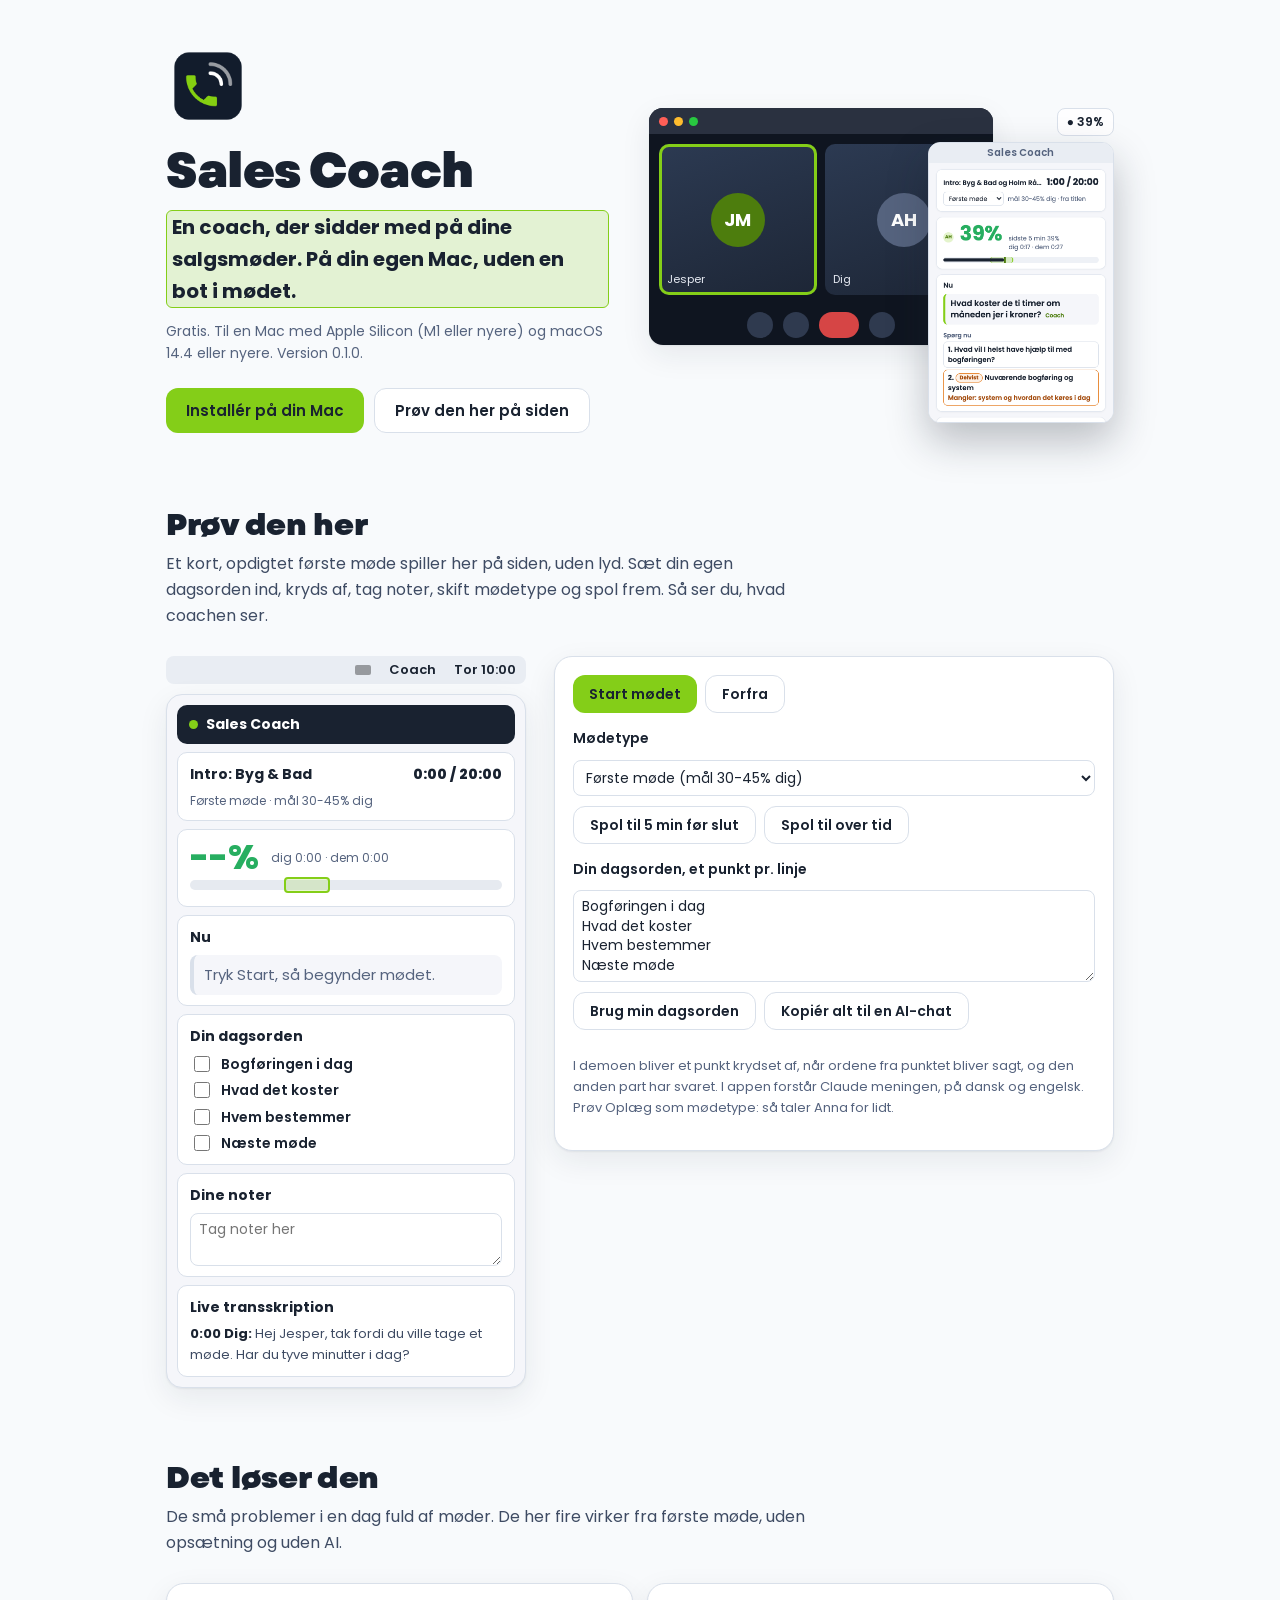
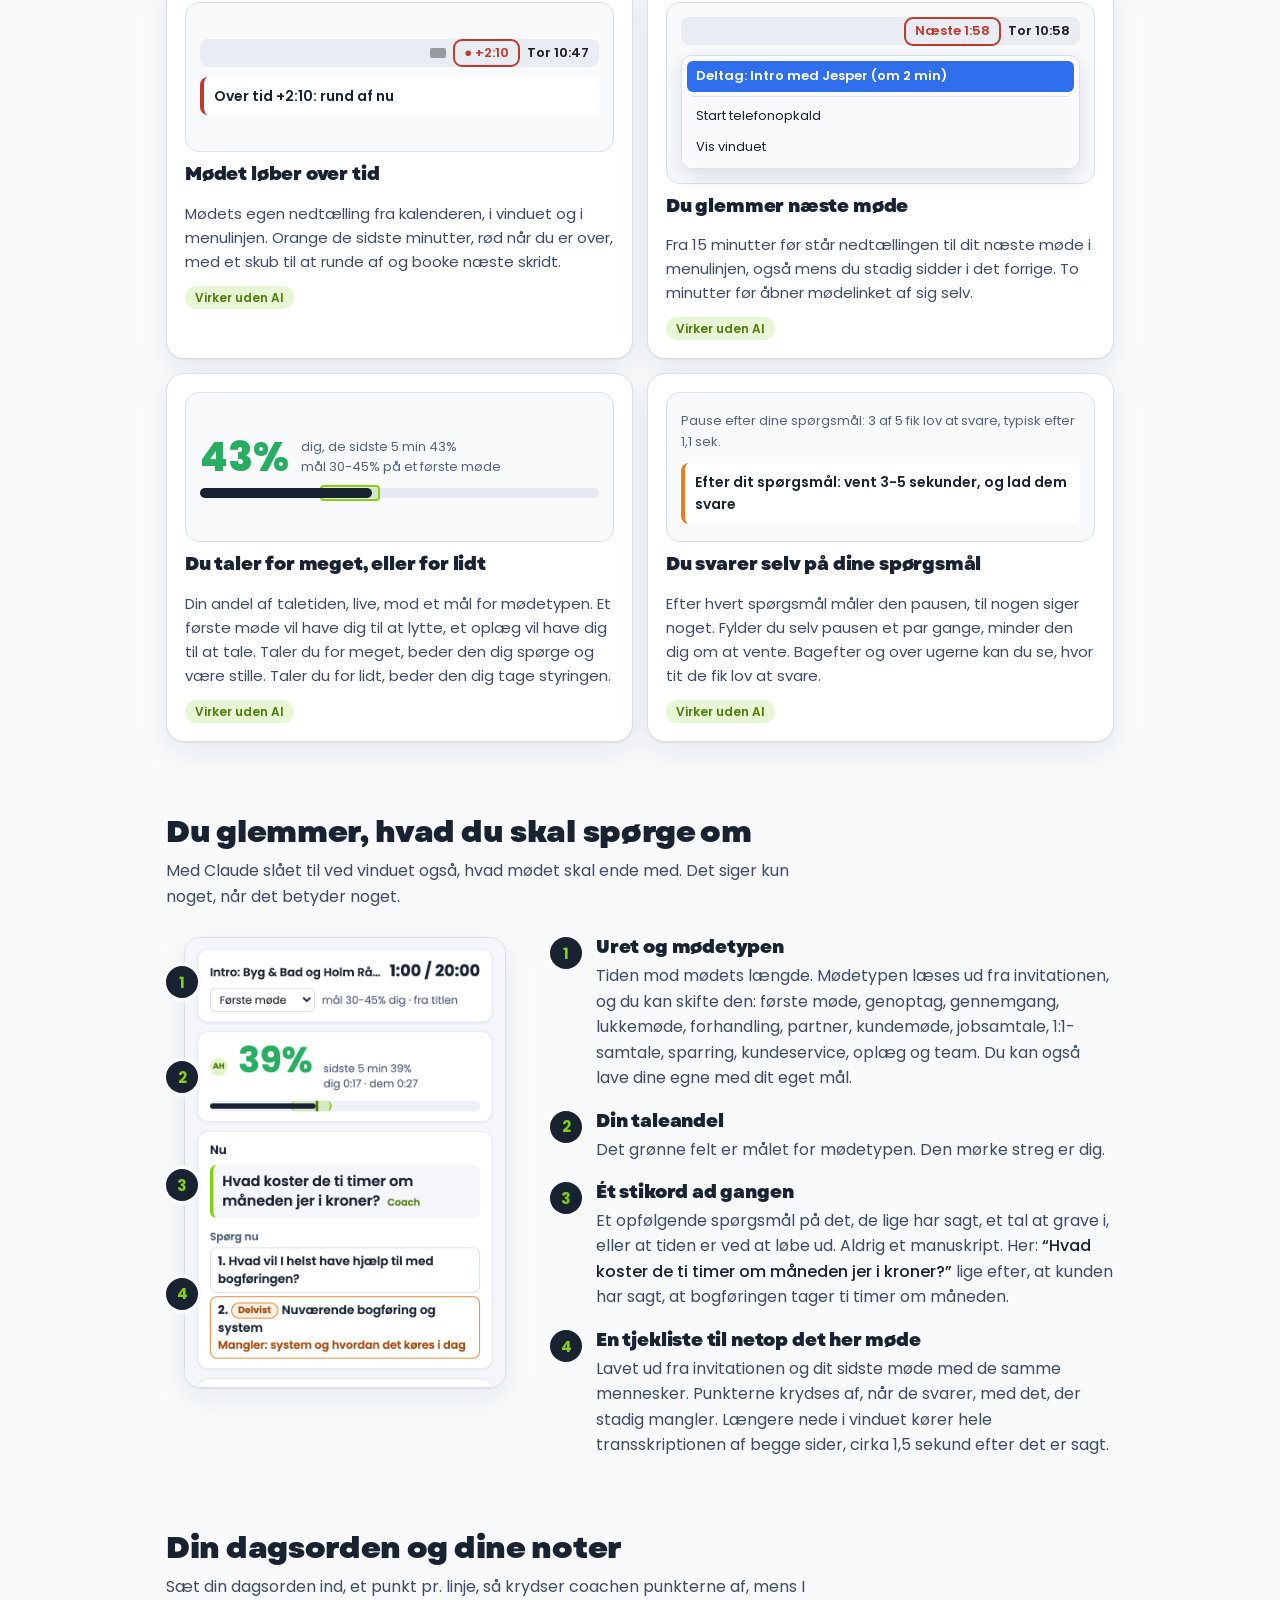
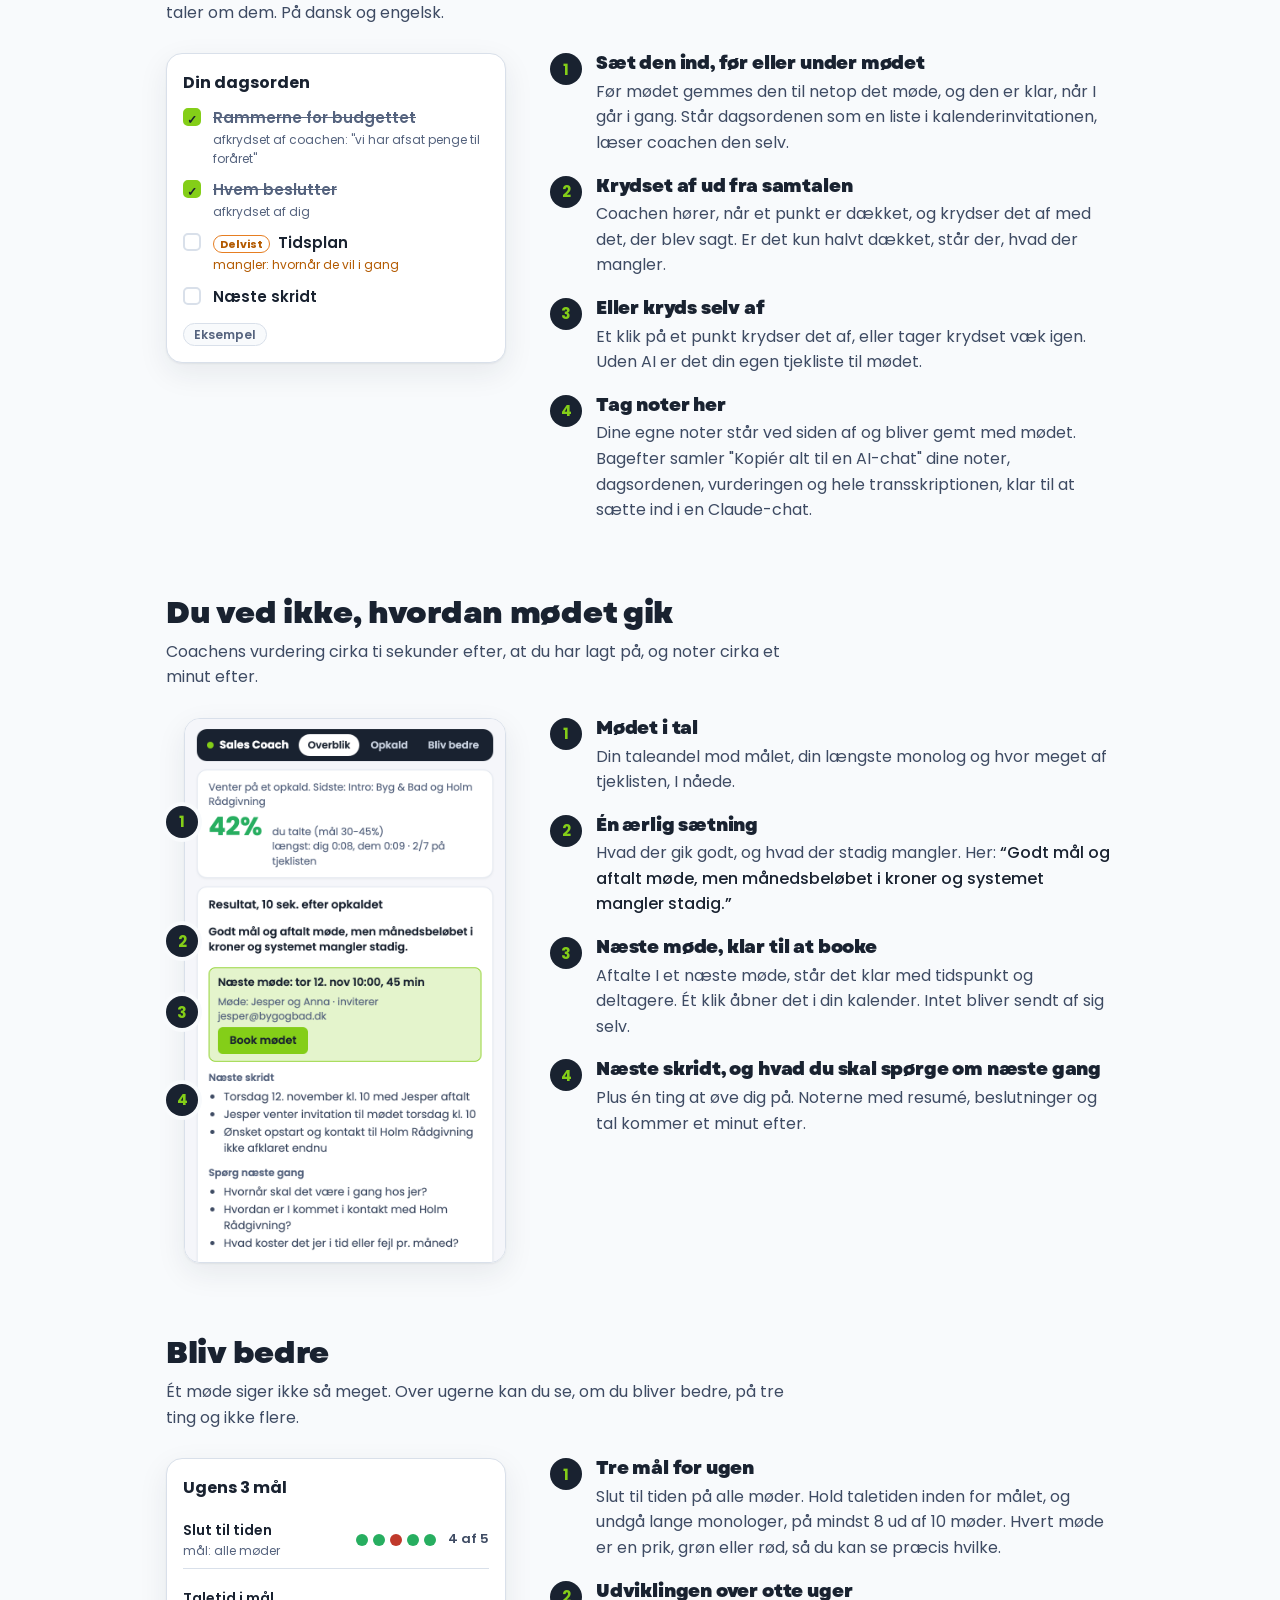
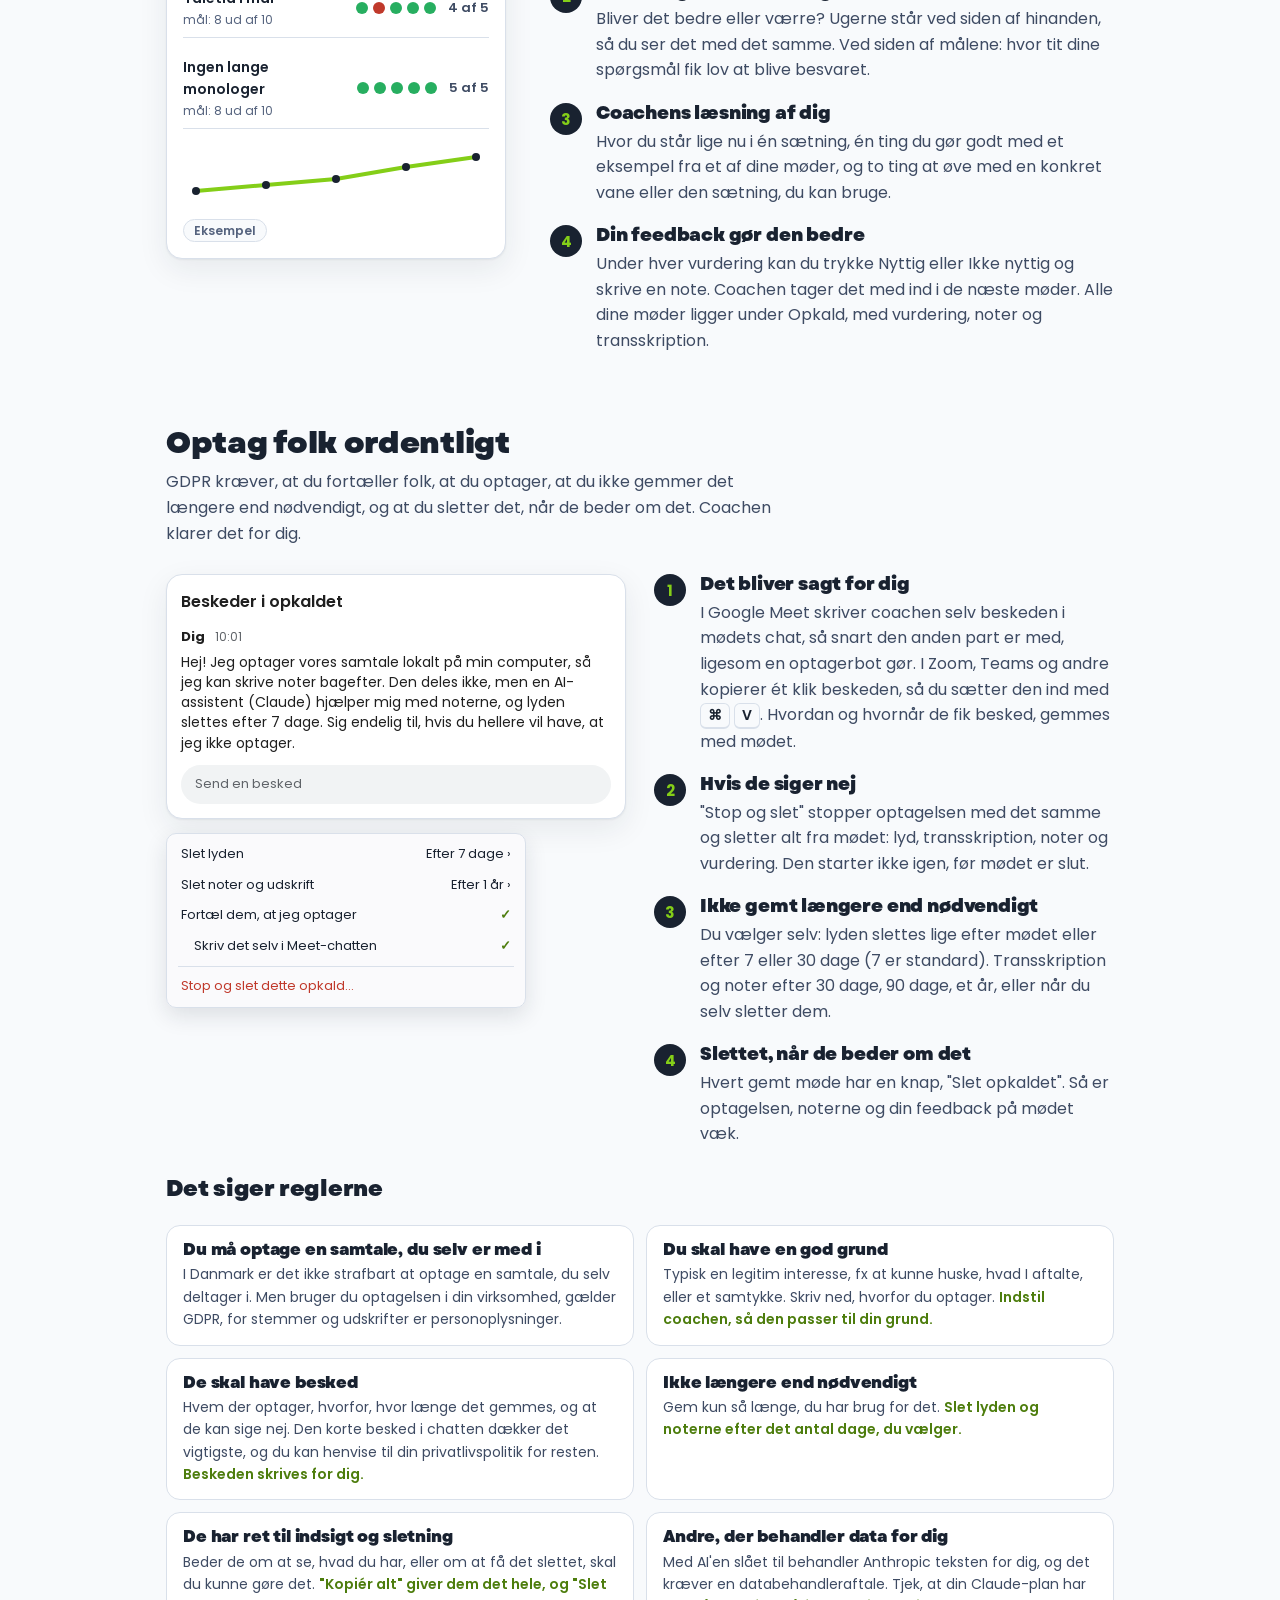
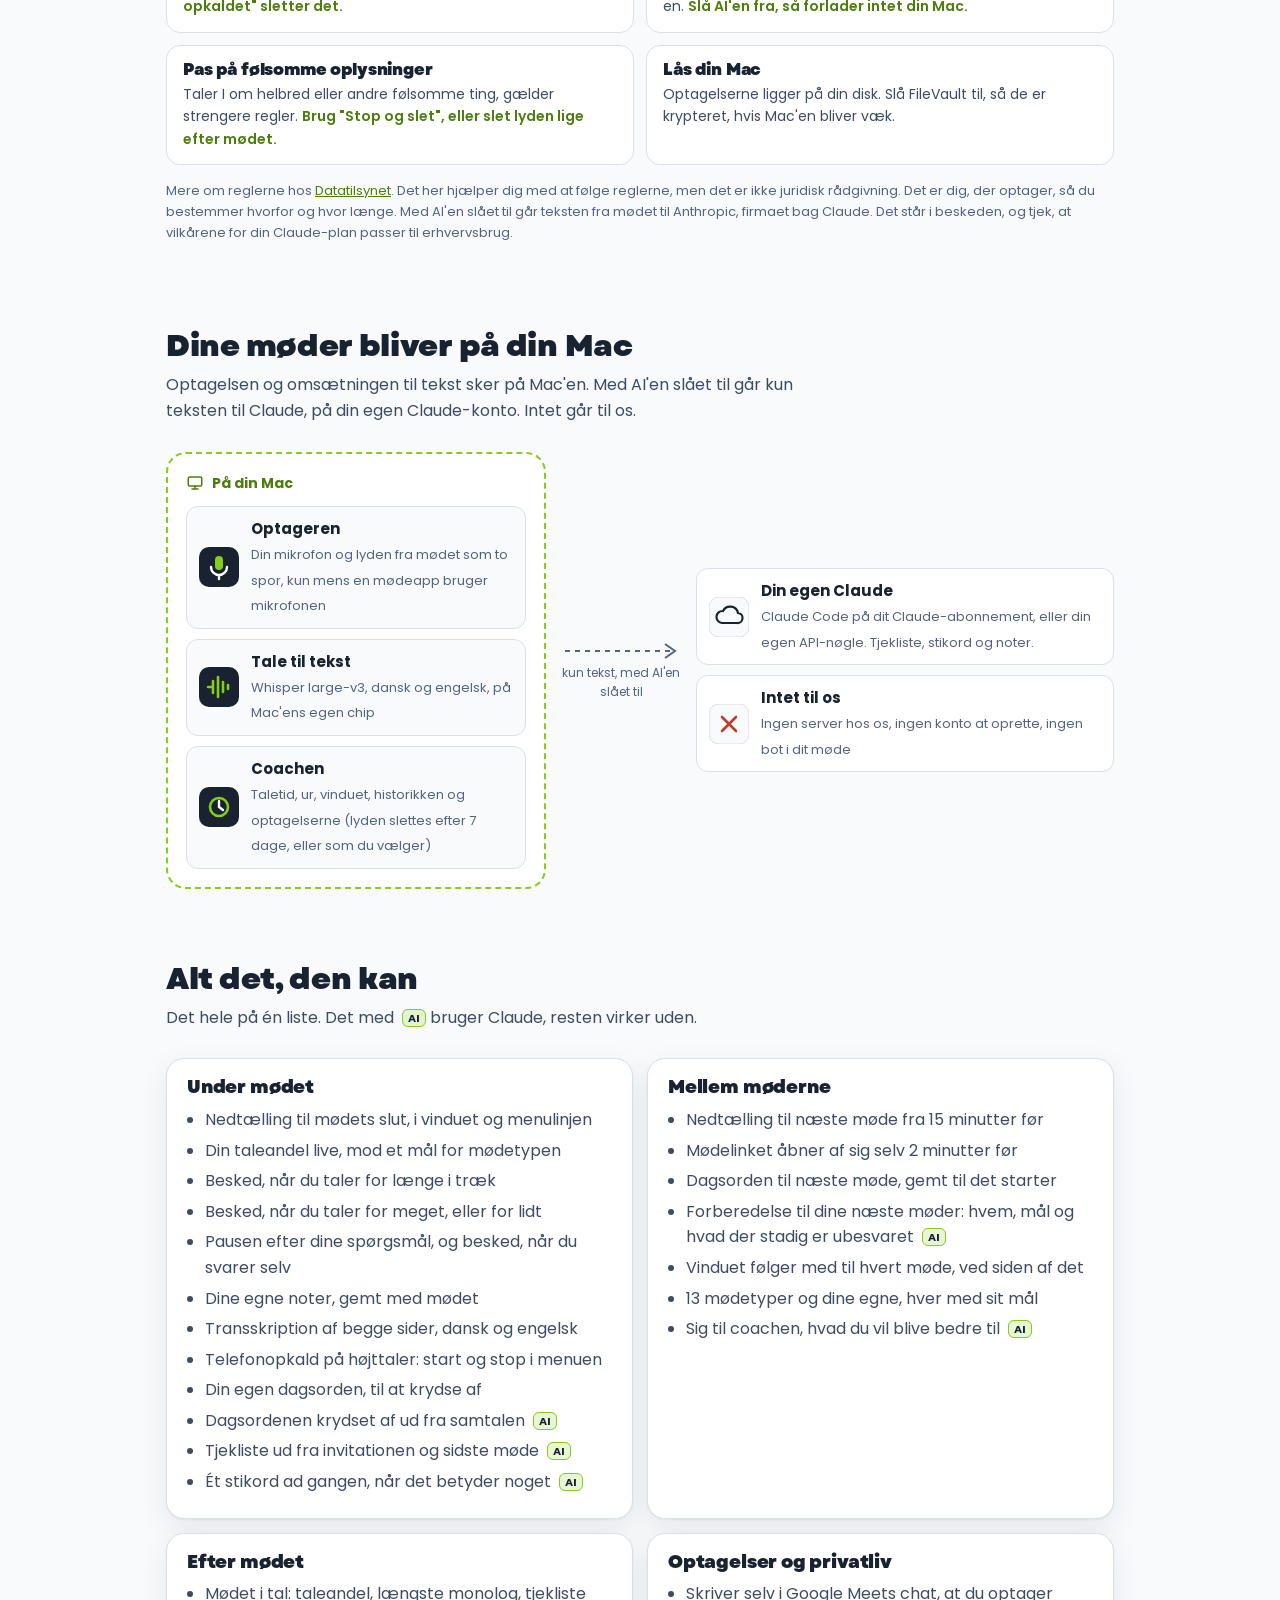
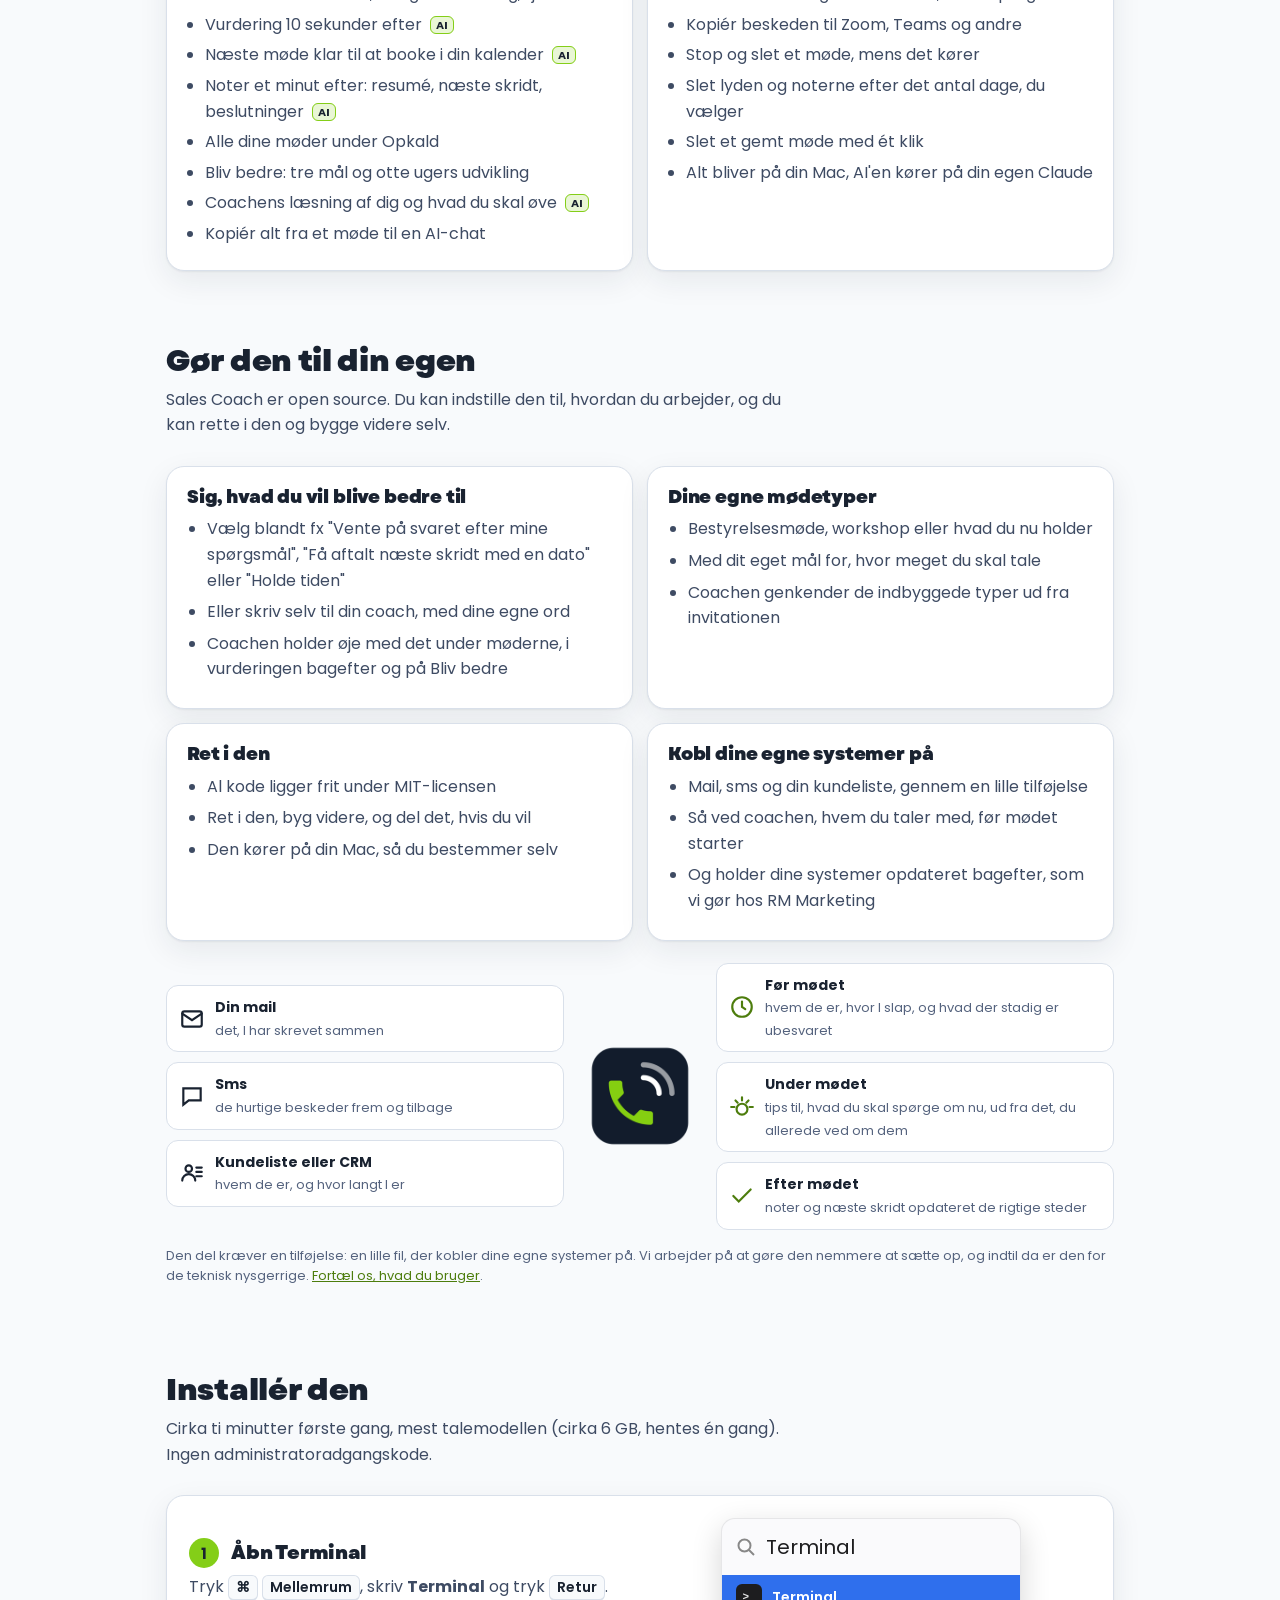
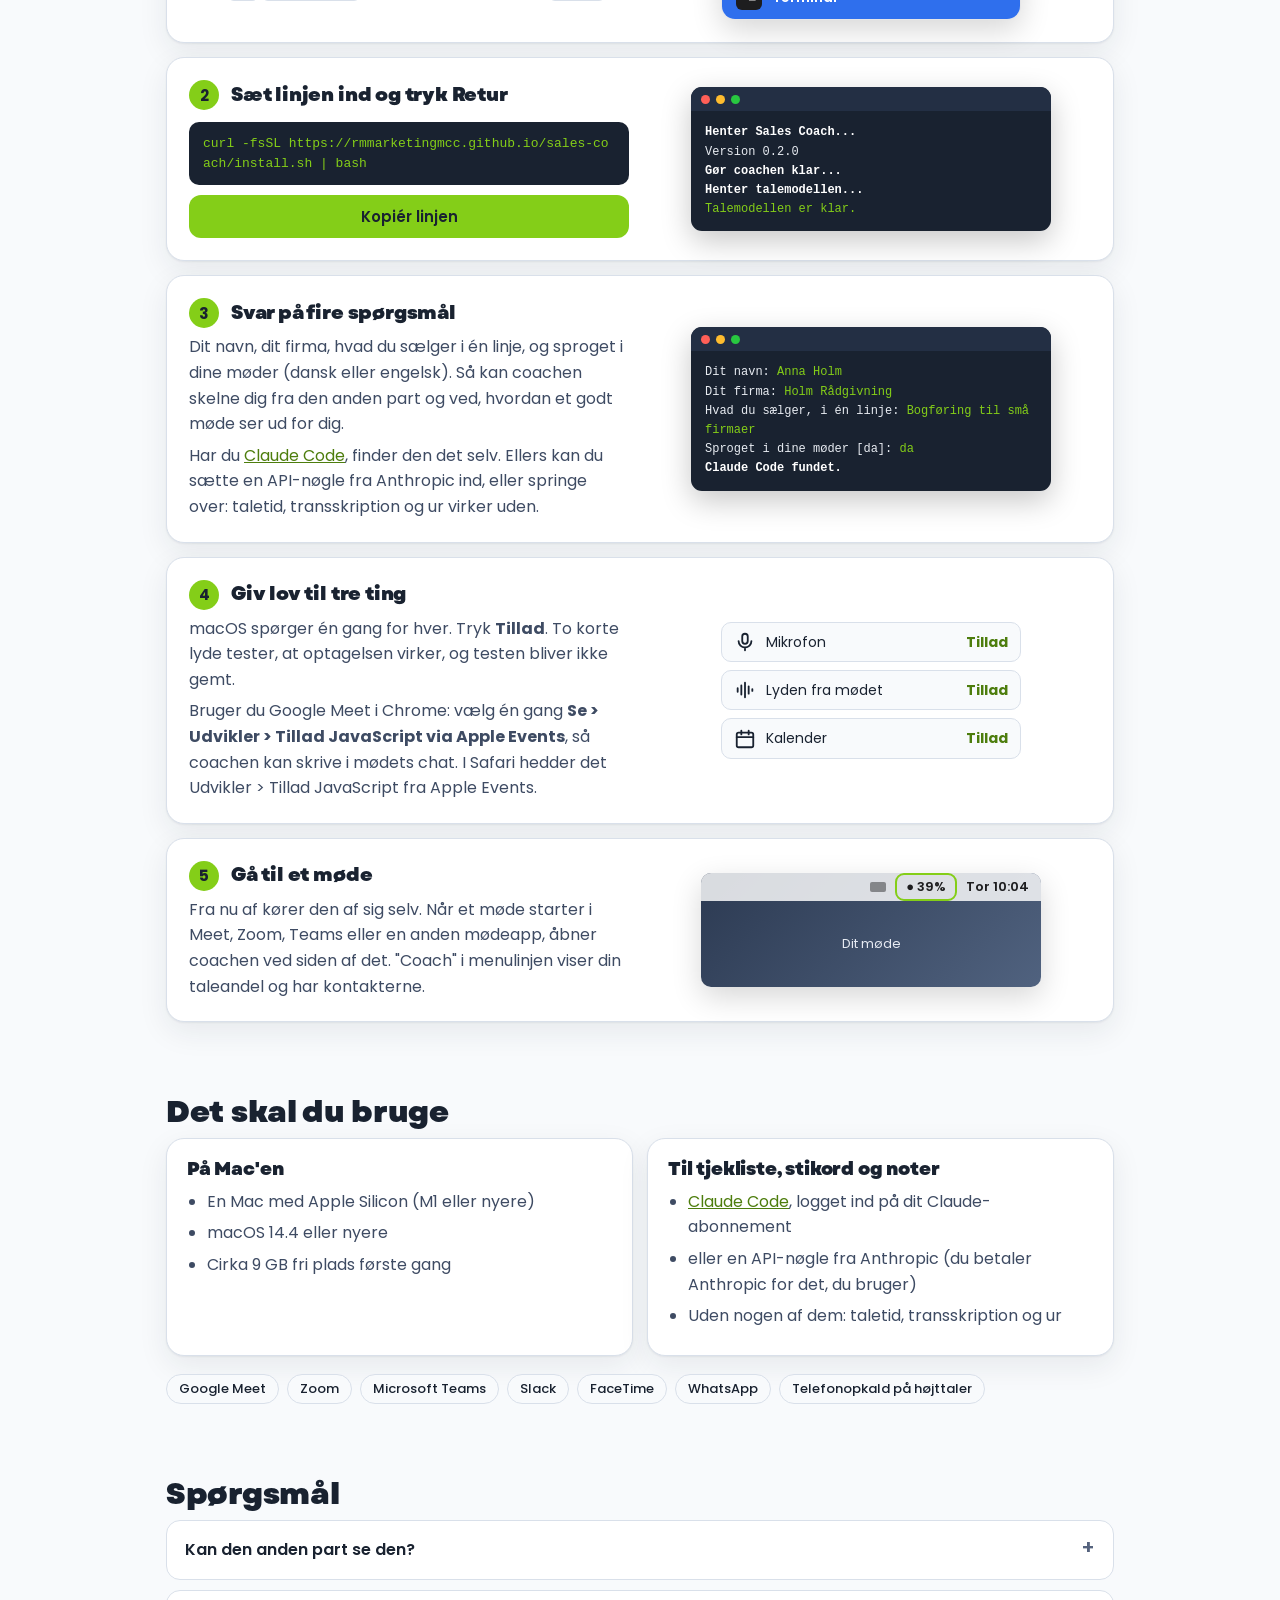
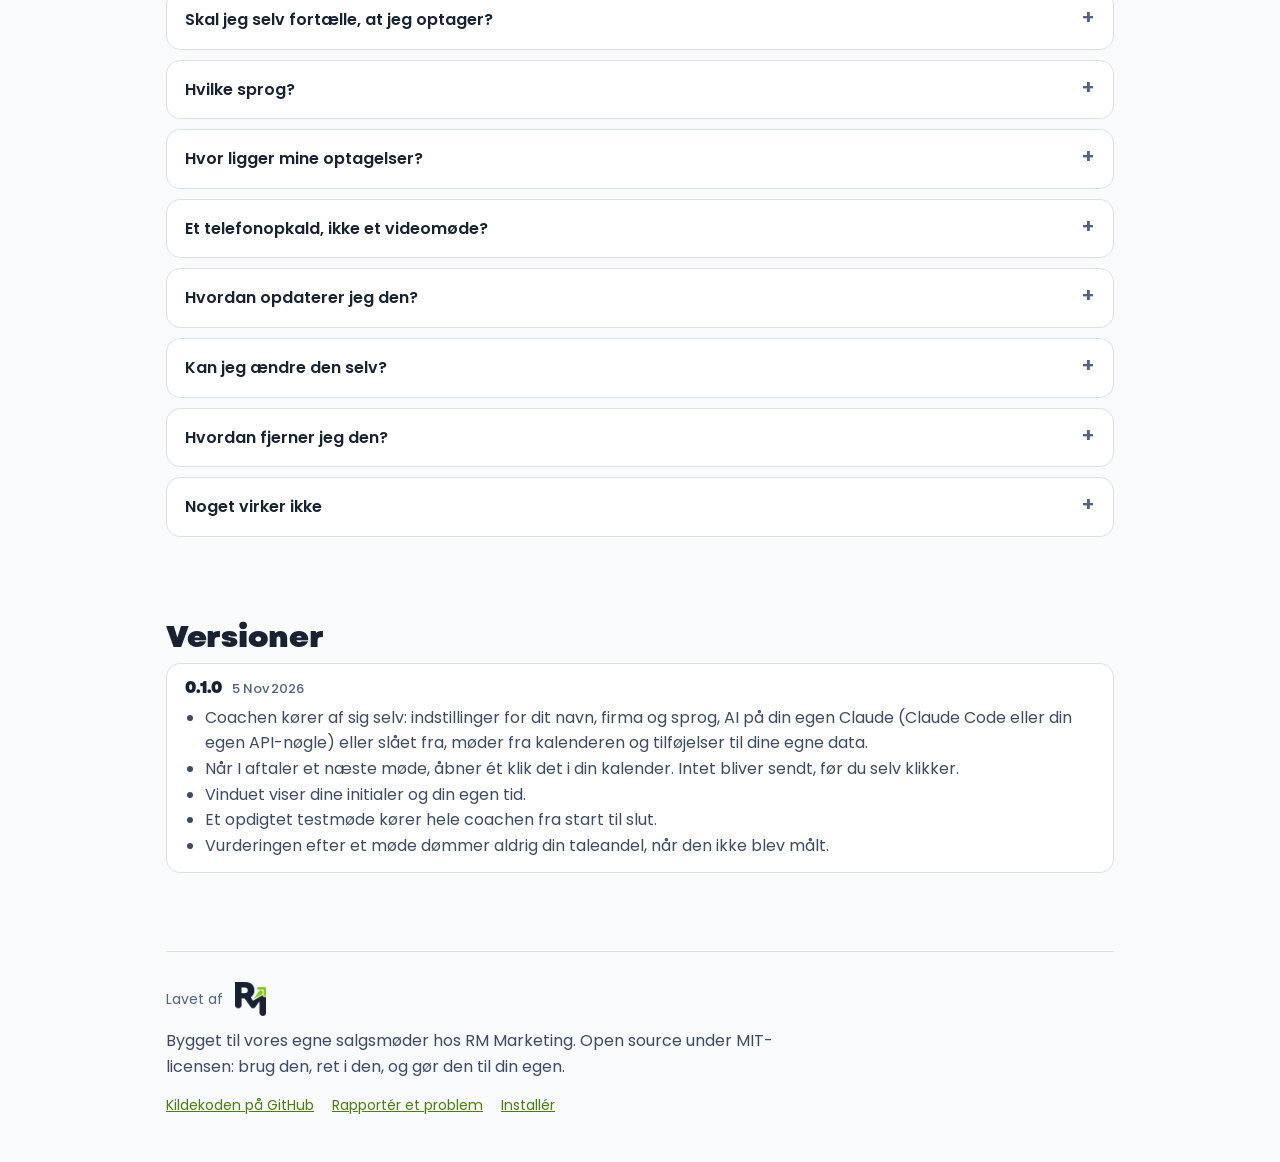
==== docs/index.html @ efa53c07 "Guide: try it on the page, the GDPR rules, four problems it fixes, and open source you make your own" ====
<!doctype html>
<html lang="da">
<head>
<meta charset="utf-8">
<meta name="viewport" content="width=device-width, initial-scale=1">
<title>Sales Coach</title>
<meta name="description" content="En coach, der sidder med på dine salgsmøder. På din egen Mac, uden en bot i mødet.">
<meta property="og:title" content="Sales Coach">
<meta property="og:description" content="En coach, der sidder med på dine salgsmøder. På din egen Mac, uden en bot i mødet.">
<meta property="og:image" content="https://rmmarketingmcc.github.io/sales-coach/img/og.png">
<link rel="icon" href="img/favicon.png">
<link rel="preconnect" href="https://fonts.googleapis.com">
<link rel="preconnect" href="https://fonts.gstatic.com" crossorigin>
<link href="https://fonts.googleapis.com/css2?family=Poppins:wght@400;500;600;700&display=swap" rel="stylesheet">
<link rel="stylesheet" href="brand/garet.css">
<style>
  :root {
    --bg: #F8FAFC;
    --card: #FFFFFF;
    --ink: #192230;
    --muted: #3E4B63;
    --faint: #55637E;
    --line: #D9E0EA;
    --lime: #84CE18;
    --lime-soft: rgba(132, 206, 24, 0.18);
    --green: #4d7d0d;
    --navy-2: #232F44;
    --shadow: 0 1px 2px rgba(25, 34, 48, 0.06), 0 10px 30px rgba(25, 34, 48, 0.08);
  }
  * { box-sizing: border-box; }
  html { -webkit-text-size-adjust: 100%; scroll-behavior: smooth; }
  body {
    margin: 0; background: var(--bg); color: var(--ink);
    font: 16px/1.6 Poppins, -apple-system, BlinkMacSystemFont, "Segoe UI", sans-serif;
    -webkit-font-smoothing: antialiased;
  }
  a { color: var(--green); }
  img { max-width: 100%; }
  .wrap { max-width: 980px; margin: 0 auto; padding: 0 16px; }
  h1, h2, h3 { font-family: Garet, Poppins, sans-serif; font-weight: 800; letter-spacing: -0.01em; line-height: 1.2; }
  h2 { font-size: 30px; margin: 0 0 8px; }
  h3 { font-size: 18px; margin: 0 0 4px; }
  .lead { color: var(--muted); margin: 0 0 28px; max-width: 640px; }
  section { padding: 64px 0 8px; }

  /* Hero */
  .hero { display: grid; grid-template-columns: 1fr 1.05fr; gap: 40px; align-items: center; padding: 44px 0 10px; }
  .hero .icon { width: 84px; height: 84px; display: block; }
  .hero h1 { font-size: 48px; margin: 14px 0 10px; }
  .hero .tag { font-size: 20px; margin: 0 0 12px; max-width: 460px; }
  .hero .meta { color: var(--faint); font-size: 14px; margin: 0; }
  .cta { display: flex; gap: 10px; flex-wrap: wrap; margin-top: 24px; }
  .btn {
    display: inline-flex; align-items: center; gap: 8px; text-decoration: none; border: 0; cursor: pointer;
    font: 600 15px/1 Poppins, sans-serif; padding: 14px 20px; border-radius: 12px;
  }
  .btn.primary { background: var(--lime); color: var(--ink); }
  .btn.ghost { background: var(--card); color: var(--ink); border: 1px solid var(--line); }
  .phone-note {
    display: none; margin-top: 16px; padding: 12px 14px; border-radius: 12px; background: var(--lime-soft); font-size: 15px;
  }
  .is-phone .phone-note { display: block; }

  /* The coach next to a call */
  .scene { position: relative; padding: 0 0 24px; }
  .call {
    border-radius: 14px; overflow: hidden; background: #0f1520; box-shadow: var(--shadow); width: 74%;
    aspect-ratio: 16 / 11; display: grid; grid-template-rows: 26px 1fr 40px;
  }
  .call .tb { background: #2a3140; display: flex; align-items: center; gap: 6px; padding: 0 10px; }
  .call .tb i { width: 9px; height: 9px; border-radius: 50%; display: block; }
  .call .tiles { display: grid; grid-template-columns: 1fr 1fr; gap: 8px; padding: 10px; }
  .call .tile { border-radius: 10px; background: linear-gradient(160deg, #2c3a52, #1d2636); position: relative; display: grid; place-items: center; }
  .call .tile .face { width: 54px; height: 54px; border-radius: 50%; display: grid; place-items: center; font: 700 18px Poppins, sans-serif; color: #fff; }
  .call .tile .who { position: absolute; left: 8px; bottom: 6px; color: #e6eaf2; font-size: 11px; }
  .call .tile.speaking { box-shadow: inset 0 0 0 3px var(--lime); }
  .call .ctrl { display: flex; justify-content: center; align-items: center; gap: 10px; }
  .call .ctrl span { width: 26px; height: 26px; border-radius: 50%; background: #2f3a4f; display: block; }
  .call .ctrl span.end { background: #d64545; width: 40px; border-radius: 13px; }
  .scene .coach {
    position: absolute; right: 0; top: 34px; width: 40%; border-radius: 12px; overflow: hidden;
    box-shadow: 0 18px 40px rgba(25, 34, 48, 0.28); border: 1px solid var(--line); background: var(--card);
  }
  .scene .coach .wt { height: 20px; background: #e9edf3; display: flex; align-items: center; justify-content: center; font-size: 10px; color: var(--faint); font-weight: 600; }
  .scene .coach img { display: block; width: 100%; }
  .scene .menubar {
    position: absolute; right: 0; top: 0; display: flex; gap: 10px; align-items: center; font-size: 12px; font-weight: 600;
    background: rgba(255, 255, 255, 0.9); border: 1px solid var(--line); border-radius: 8px; padding: 3px 9px; color: var(--ink);
  }

  /* Annotated screenshots */
  .shot-row { display: grid; grid-template-columns: 340px 1fr; gap: 44px; align-items: start; }
  .shot { position: relative; margin: 0 0 0 18px; }
  .shot img { display: block; width: 100%; height: auto; border-radius: 16px; box-shadow: var(--shadow); border: 1px solid var(--line); }
  .pin {
    position: absolute; left: -18px; width: 32px; height: 32px; margin-top: -16px; border-radius: 50%;
    background: var(--ink); color: var(--lime); display: grid; place-items: center; font: 700 15px Poppins, sans-serif;
    box-shadow: 0 0 0 4px var(--bg);
  }
  .points { list-style: none; margin: 0; padding: 0; display: grid; gap: 20px; }
  .points li { display: grid; grid-template-columns: 32px 1fr; gap: 14px; }
  .points .n {
    width: 32px; height: 32px; border-radius: 50%; background: var(--ink); color: var(--lime);
    display: grid; place-items: center; font: 700 15px Poppins, sans-serif;
  }
  .points p { margin: 0; color: var(--muted); }
  .points q { color: var(--ink); font-weight: 500; }

  /* Flow: what stays on the Mac */
  .flow { display: grid; grid-template-columns: 1fr auto 1.1fr; gap: 0; align-items: center; }
  .mac {
    border: 2px dashed var(--lime); border-radius: 20px; padding: 18px; background: var(--card);
    display: grid; gap: 10px; position: relative;
  }
  .mac .label { font-weight: 700; font-size: 14px; color: var(--green); margin-bottom: 2px; display: flex; gap: 8px; align-items: center; }
  .node { display: grid; grid-template-columns: 40px 1fr; gap: 12px; align-items: center; padding: 10px 12px; border-radius: 12px; background: var(--bg); border: 1px solid var(--line); }
  .node svg { width: 40px; height: 40px; }
  .node b { display: block; font-size: 15px; }
  .node span { font-size: 13px; color: var(--faint); }
  .arrow { display: grid; justify-items: center; padding: 0 14px; font-size: 12px; color: var(--faint); text-align: center; width: 150px; }
  .arrow svg { width: 120px; height: 24px; }
  .cloud { display: grid; gap: 10px; }
  .cloud .node { background: var(--card); }

  /* Install */
  .steps { display: grid; gap: 14px; counter-reset: step; }
  .step {
    display: grid; grid-template-columns: 1fr 1fr; gap: 22px; align-items: center;
    background: var(--card); border-radius: 18px; padding: 22px; box-shadow: var(--shadow); border: 1px solid var(--line);
  }
  .step h3 { display: flex; align-items: center; gap: 12px; font-size: 19px; }
  .step h3::before {
    counter-increment: step; content: counter(step); flex: none; width: 30px; height: 30px; border-radius: 50%;
    display: grid; place-items: center; background: var(--lime); color: var(--ink); font: 700 15px Poppins, sans-serif;
  }
  .step p { margin: 6px 0 0; color: var(--muted); }
  kbd {
    display: inline-block; min-width: 24px; padding: 0 7px; border-radius: 6px; text-align: center; background: var(--bg);
    border: 1px solid var(--line); border-bottom-width: 2px; font: 600 14px/1.6 Poppins, sans-serif; color: var(--ink);
  }
  .cmd code {
    display: block; margin-top: 12px; padding: 12px 14px; border-radius: 10px; background: var(--ink); color: var(--lime);
    font: 13px/1.5 ui-monospace, "SF Mono", Menlo, monospace; word-break: break-all; user-select: all;
  }
  .cmd .btn { margin-top: 10px; width: 100%; justify-content: center; }
  .mock { display: grid; place-items: center; }
  .spot {
    width: 100%; max-width: 300px; border-radius: 14px; background: #fafafc; color: #1d1d1f; overflow: hidden;
    box-shadow: 0 10px 30px rgba(0, 0, 0, 0.16); border: 1px solid rgba(0, 0, 0, 0.08);
  }
  .spot .q { display: flex; align-items: center; gap: 10px; padding: 12px 14px; font-size: 20px; }
  .spot .hit { display: flex; align-items: center; gap: 10px; padding: 9px 14px; background: #2f6fed; color: #fff; font-size: 14px; font-weight: 600; }
  .tilei { width: 26px; height: 26px; border-radius: 6px; background: #1d1d1f; color: #e5e5e5; display: grid; place-items: center; font: 700 11px ui-monospace, Menlo, monospace; }
  .term {
    width: 100%; max-width: 360px; border-radius: 11px; background: var(--ink); color: #e8ecf2; overflow: hidden;
    box-shadow: 0 10px 30px rgba(0, 0, 0, 0.22); font: 12px/1.6 ui-monospace, "SF Mono", Menlo, monospace;
  }
  .term .tb { height: 24px; background: var(--navy-2); display: flex; gap: 6px; align-items: center; padding: 0 10px; }
  .term .tb i, .call .tb i { width: 9px; height: 9px; border-radius: 50%; display: block; }
  .term pre { margin: 0; padding: 12px 14px; white-space: pre-wrap; }
  .term .b { color: #fff; font-weight: 700; }
  .term .ok { color: var(--lime); }
  .dialog {
    width: 100%; max-width: 270px; border-radius: 14px; background: #f3f3f5; color: #1d1d1f; padding: 18px 16px 14px;
    text-align: center; box-shadow: 0 12px 34px rgba(0, 0, 0, 0.2); font-size: 13px;
  }
  .dialog img { width: 46px; height: 46px; }
  .dialog b { display: block; margin: 8px 0 6px; font-size: 13px; }
  .dialog p { margin: 0 0 12px; color: #4a4a4f; font-size: 12px; line-height: 1.45; }
  .dialog .row { display: grid; grid-template-columns: 1fr 1fr; gap: 8px; }
  .dialog .row span { padding: 6px; border-radius: 7px; background: #fff; border: 1px solid #ddd; font-weight: 500; }
  .dialog .row span.go { background: #2f6fed; border-color: #2f6fed; color: #fff; }
  .three { display: grid; gap: 8px; width: 100%; max-width: 300px; }
  .three div { display: flex; gap: 10px; align-items: center; background: var(--bg); border: 1px solid var(--line); border-radius: 10px; padding: 8px 12px; font-size: 14px; }
  .three svg { width: 22px; height: 22px; flex: none; }
  .three .ok { margin-left: auto; color: var(--green); font-weight: 700; }
  .bar {
    width: 100%; max-width: 340px; border-radius: 10px; overflow: hidden; box-shadow: 0 10px 30px rgba(0, 0, 0, 0.16);
    background: linear-gradient(135deg, #2c3a52, #50627f);
  }
  .bar .strip { display: flex; justify-content: flex-end; align-items: center; gap: 12px; height: 28px; padding: 0 12px; background: rgba(255, 255, 255, 0.82); font-size: 13px; font-weight: 600; color: #1d1d1f; }
  .bar .strip .grey { width: 16px; height: 10px; border-radius: 2px; background: rgba(0, 0, 0, 0.4); }
  .bar .strip .me { padding: 1px 8px; border-radius: 6px; outline: 2px solid var(--lime); outline-offset: 1px; }
  .bar .desk { height: 86px; display: grid; place-items: center; color: #e6eaf2; font-size: 13px; }

  /* Problems it fixes */
  .problems { display: grid; grid-template-columns: repeat(2, 1fr); gap: 14px; }
  .prob { background: var(--card); border: 1px solid var(--line); border-radius: 18px; padding: 18px; box-shadow: var(--shadow); display: grid; gap: 12px; align-content: start; }
  .prob p { margin: 0; color: var(--muted); font-size: 15px; }
  .prob .vis { background: var(--bg); border: 1px solid var(--line); border-radius: 14px; padding: 14px; min-height: 150px; display: grid; gap: 10px; align-content: center; }
  .noai { justify-self: start; font-size: 12px; font-weight: 600; color: var(--green); background: var(--lime-soft); border-radius: 999px; padding: 2px 10px; }
  .needai { justify-self: start; font-size: 12px; font-weight: 600; color: var(--faint); background: var(--bg); border: 1px solid var(--line); border-radius: 999px; padding: 1px 10px; }
  .mbar { display: flex; justify-content: flex-end; align-items: center; gap: 10px; height: 28px; padding: 0 10px; border-radius: 8px; background: #e9edf3; font-size: 13px; font-weight: 600; color: #1d1d1f; }
  .mbar .grey { width: 16px; height: 10px; border-radius: 2px; background: rgba(0, 0, 0, 0.35); }
  .pill { padding: 1px 8px; border-radius: 6px; }
  .pill.red { color: #c0392b; outline: 2px solid #c0392b; outline-offset: 1px; }
  .pill.orange { color: #b35a00; outline: 2px solid #E67E22; outline-offset: 1px; }
  .cuebox { font-weight: 600; font-size: 14px; padding: 8px 10px; border-radius: 8px; background: var(--card); border-left: 4px solid #c0392b; }
  .menu { background: rgba(250, 250, 252, 0.98); border: 1px solid var(--line); border-radius: 10px; padding: 5px; box-shadow: 0 8px 22px rgba(25, 34, 48, 0.12); font-size: 13px; }
  .menu .mi { padding: 5px 9px; border-radius: 6px; display: flex; justify-content: space-between; gap: 10px; }
  .menu .mi.hi { background: #2f6fed; color: #fff; font-weight: 600; }
  .menu .mi .ck { color: var(--green); font-weight: 700; }
  .menu .sep { height: 1px; background: var(--line); margin: 4px 6px; }
  .talk { display: flex; align-items: center; gap: 12px; }
  .talk b { font: 800 40px Poppins, sans-serif; color: #27AE60; line-height: 1; }
  .talk span { font-size: 13px; color: var(--faint); }
  .meter { position: relative; height: 10px; border-radius: 5px; background: #e6eaf0; }
  .meter .band { position: absolute; top: -3px; bottom: -3px; left: 30%; width: 15%; border: 2px solid var(--lime); background: var(--lime-soft); border-radius: 4px; }
  .meter .fill { position: absolute; left: 0; top: 0; bottom: 0; width: 43%; background: var(--ink); border-radius: 5px; }

  /* GDPR */
  .gdpr { display: grid; grid-template-columns: 1fr 1fr; gap: 28px; align-items: start; }
  .gdpr .cardimg { width: 100%; height: auto; display: block; border-radius: 14px; box-shadow: var(--shadow); }
  .gdpr .switches { margin-top: 14px; max-width: 360px; }
  .small { font-size: 13px; color: var(--faint); margin-top: 16px; }

  /* Advanced: your own systems */
  .hub { display: grid; grid-template-columns: 1fr auto 1fr; gap: 16px; align-items: center; }
  .hub .col { display: grid; gap: 10px; }
  .hub .center { width: 120px; height: 120px; border-radius: 28px; display: grid; place-items: center; }
  .hub .center img { width: 120px; height: 120px; }
  .src { display: flex; gap: 10px; align-items: center; background: var(--card); border: 1px solid var(--line); border-radius: 12px; padding: 10px 12px; font-size: 14px; }
  .src svg { width: 26px; height: 26px; flex: none; }
  .src b { display: block; }
  .src span { color: var(--faint); font-size: 13px; }

  /* What's new */
  .news { display: grid; gap: 12px; }
  .news .v { background: var(--card); border: 1px solid var(--line); border-radius: 14px; padding: 14px 18px; }
  .news .v h3 { font-size: 16px; display: flex; gap: 10px; align-items: baseline; }
  .news .v h3 span { font: 500 13px Poppins, sans-serif; color: var(--faint); }
  .news ul { margin: 6px 0 0; padding-left: 20px; color: var(--muted); }

  /* your agenda, Bliv bedre, the Meet chat, everything it does */
  .agmock, .growth { background: var(--card); border: 1px solid var(--line); border-radius: 16px; box-shadow: var(--shadow); padding: 16px; display: grid; gap: 10px; align-content: start; }
  .ag { display: grid; grid-template-columns: 20px 1fr; gap: 10px; font-weight: 600; font-size: 15px; }
  .ag .box { width: 18px; height: 18px; border-radius: 5px; border: 2px solid var(--line); display: grid; place-items: center; font-size: 12px; color: var(--ink); margin-top: 2px; }
  .ag.done .box { background: var(--lime); border-color: var(--lime); }
  .ag.done > div { color: var(--faint); }
  .ag.done > div::first-line { text-decoration: line-through; }
  .ag small { display: block; font-weight: 400; font-size: 12px; color: var(--faint); text-decoration: none; }
  .ag.part small { color: #b35a00; }
  .dl { font-size: 11px; font-weight: 700; color: #b35a00; border: 1px solid #E67E22; border-radius: 999px; padding: 0 6px; margin-right: 4px; }
  .goal { display: grid; grid-template-columns: 1fr auto auto; gap: 12px; align-items: center; padding: 8px 0; border-bottom: 1px solid var(--line); }
  .goal .gl { display: block; font-weight: 600; font-size: 14px; }
  .goal .gt { display: block; font-size: 12px; color: var(--faint); }
  .dots { display: flex; gap: 5px; }
  .dots i { width: 12px; height: 12px; border-radius: 50%; display: block; }
  .dots i.ok { background: #27AE60; }
  .dots i.no { background: #c0392b; }
  .goal .gr { font-size: 13px; font-weight: 600; color: var(--muted); }
  .trend { width: 100%; height: 70px; }
  .chat { background: #fff; border: 1px solid var(--line); border-radius: 16px; box-shadow: var(--shadow); padding: 14px; font-size: 14px; color: #1f1f1f; }
  .chat .ch { font-weight: 600; font-size: 16px; margin-bottom: 10px; }
  .chat .msg b { font-size: 13px; }
  .chat .msg span { font-size: 12px; color: #5f6368; margin-left: 6px; }
  .chat .msg p { margin: 4px 0 12px; line-height: 1.45; }
  .chat .in { border-radius: 999px; background: #f1f3f4; padding: 9px 14px; color: #5f6368; font-size: 13px; }
  .all { display: grid; grid-template-columns: repeat(2, 1fr); gap: 14px; }
  .all > div { background: var(--card); border: 1px solid var(--line); border-radius: 18px; padding: 18px 20px; box-shadow: var(--shadow); }
  .all ul { margin: 8px 0 0; padding-left: 18px; color: var(--muted); }
  .all li { margin: 5px 0; }
  .tag { font-size: 11px; font-weight: 700; color: var(--ink); background: var(--lime-soft); border: 1px solid var(--lime); border-radius: 6px; padding: 0 5px; margin-left: 4px; vertical-align: 1px; }

  /* Prøv den her: a copy of the window, played on the page */
  .demo { display: grid; grid-template-columns: 360px 1fr; gap: 28px; align-items: start; }
  .dleft { display: grid; gap: 10px; }
  .dmenubar { display: flex; justify-content: flex-end; align-items: center; gap: 10px; height: 28px; padding: 0 10px; border-radius: 8px; background: #e9edf3; font-size: 13px; font-weight: 600; }
  .dgrey { width: 16px; height: 10px; border-radius: 2px; background: rgba(0, 0, 0, 0.35); }
  .dpill { padding: 1px 8px; border-radius: 6px; }
  .dpill.warn { color: #b35a00; outline: 2px solid #E67E22; }
  .dpill.crit { color: #c0392b; outline: 2px solid #c0392b; }
  .dwin { background: #F5F6FA; border: 1px solid var(--line); border-radius: 16px; padding: 10px; display: grid; gap: 8px; box-shadow: var(--shadow); font-size: 14px; }
  .dhead { display: flex; align-items: center; gap: 8px; background: var(--ink); color: #fff; border-radius: 10px; padding: 8px 12px; font-weight: 700; }
  .ddot { width: 9px; height: 9px; border-radius: 50%; background: var(--lime); }
  .dcard { background: #fff; border: 1px solid var(--line); border-radius: 10px; padding: 10px 12px; display: grid; gap: 6px; }
  .drow { display: flex; justify-content: space-between; gap: 10px; }
  .dclock { font-weight: 800; font-variant-numeric: tabular-nums; }
  .dclock.warn, .dcue.warn { color: #b35a00; }
  .dclock.crit, .dcue.crit { color: #c0392b; }
  .dsub { color: var(--faint); font-size: 12px; }
  .dtalk { display: flex; align-items: center; gap: 12px; }
  .dtalk b { font: 800 34px Poppins, sans-serif; line-height: 1; }
  .dtalk b.ok { color: #27AE60; } .dtalk b.warn { color: #E67E22; } .dtalk b.crit { color: #c0392b; }
  .dbar { position: relative; height: 10px; border-radius: 5px; background: #e6eaf0; }
  .dband { position: absolute; top: -3px; bottom: -3px; border: 2px solid var(--lime); background: var(--lime-soft); border-radius: 4px; }
  .dfill { position: absolute; left: 0; top: 0; bottom: 0; background: var(--ink); border-radius: 5px; transition: width .3s; }
  .dcue { font-weight: 600; font-size: 15px; padding: 8px 10px; border-radius: 8px; background: #F5F6FA; border-left: 4px solid var(--lime); }
  .dcue.calm { font-weight: 400; color: var(--faint); border-left-color: var(--line); }
  .dcue.talk { border-left-color: #E67E22; }
  .dcue.warn { border-left-color: #E67E22; } .dcue.crit { border-left-color: #c0392b; }
  .dsrc { font-size: 11px; color: var(--green); font-weight: 700; margin-left: 4px; }
  .dag { list-style: none; margin: 0; padding: 0; display: grid; gap: 4px; }
  .dag label { display: flex; gap: 8px; align-items: center; font-weight: 600; cursor: pointer; }
  .dag input { accent-color: #4d7d0d; width: 16px; height: 16px; }
  .dag li.done span { color: var(--faint); text-decoration: line-through; }
  .dag small { display: block; margin-left: 24px; color: var(--faint); font-size: 11px; }
  .dwin textarea, .dctl textarea, .dctl select { width: 100%; font: 14px/1.4 Poppins, sans-serif; border: 1px solid var(--line); border-radius: 8px; padding: 6px 8px; background: #fff; color: var(--ink); }
  .dlines { display: grid; gap: 4px; font-size: 13px; color: var(--muted); }
  .dlines b { color: var(--ink); }
  .dres { border-color: var(--lime); }
  .dres[hidden] { display: none; }
  .dverdict { font-weight: 700; margin: 0; }
  .dbook { display: grid; gap: 2px; background: var(--lime-soft); border: 1px solid var(--lime); border-radius: 8px; padding: 8px 10px; }
  .dctl { display: grid; gap: 10px; align-content: start; background: var(--card); border: 1px solid var(--line); border-radius: 18px; padding: 18px; box-shadow: var(--shadow); }
  .dbtns { display: flex; gap: 8px; flex-wrap: wrap; }
  .dbtns .btn { padding: 11px 16px; font-size: 14px; }
  .dlbl { font-weight: 600; font-size: 14px; margin-top: 4px; }
  /* the GDPR rules */
  .rules { display: grid; grid-template-columns: repeat(2, 1fr); gap: 12px; margin-top: 24px; }
  .rule { background: var(--card); border: 1px solid var(--line); border-radius: 14px; padding: 14px 16px; }
  .rule h3 { font-size: 16px; }
  .rule p { margin: 4px 0 0; color: var(--muted); font-size: 14px; }
  .rule .us { color: var(--green); font-weight: 600; }

  /* Needs, privacy */
  .cards { display: grid; grid-template-columns: repeat(2, 1fr); gap: 14px; }
  .card { background: var(--card); border: 1px solid var(--line); border-radius: 18px; padding: 20px; box-shadow: var(--shadow); }
  .card ul { margin: 8px 0 0; padding-left: 20px; color: var(--muted); }
  .card li { margin: 6px 0; }
  .apps { display: flex; flex-wrap: wrap; gap: 8px; margin-top: 18px; }
  .apps span { background: var(--bg); border: 1px solid var(--line); border-radius: 999px; padding: 4px 12px; font-size: 13px; font-weight: 500; }

  details.faq { background: var(--card); border: 1px solid var(--line); border-radius: 14px; margin-bottom: 10px; }
  details.faq summary { cursor: pointer; list-style: none; padding: 16px 18px; font-weight: 600; display: flex; justify-content: space-between; gap: 12px; }
  details.faq summary::-webkit-details-marker { display: none; }
  details.faq summary::after { content: "+"; color: var(--faint); font-size: 20px; line-height: 1; }
  details.faq[open] summary::after { content: "\2013"; }
  details.faq div { padding: 0 18px 16px; color: var(--muted); }
  details.faq code { font: 12px/1.5 ui-monospace, Menlo, monospace; background: var(--bg); border: 1px solid var(--line); border-radius: 6px; padding: 1px 5px; word-break: break-all; }

  footer { margin: 70px 0 0; padding: 30px 0 46px; border-top: 1px solid var(--line); }
  footer .made { display: flex; align-items: center; gap: 12px; color: var(--faint); font-size: 14px; }
  footer .made img { height: 34px; width: auto; display: block; }
  footer .links { display: flex; flex-wrap: wrap; gap: 18px; margin-top: 14px; font-size: 14px; }

  @media (max-width: 820px) {
    .hero, .shot-row, .step, .cards, .problems, .gdpr, .all, .demo, .rules { grid-template-columns: 1fr; }
    .hub { grid-template-columns: 1fr; justify-items: center; }
    .hub .col { width: 100%; }
    .hero h1 { font-size: 40px; }
    .shot { max-width: 340px; }
    .flow { grid-template-columns: 1fr; }
    .arrow { width: auto; padding: 10px 0; }
    .arrow svg { transform: rotate(90deg); width: 48px; }
  }
</style>
</head>
<body>
<main class="wrap">

  <header class="hero">
    <div>
      <img class="icon" src="img/icon.png" alt="">
      <h1>Sales Coach</h1>
      <p class="tag">En coach, der sidder med på dine salgsmøder. På din egen Mac, uden en bot i mødet.</p>
      <p class="meta">Gratis. Til en Mac med Apple Silicon (M1 eller nyere) og macOS 14.4 eller nyere.<span id="ver"></span></p>
      <div class="cta">
        <a class="btn primary" href="#install">Installér på din Mac</a>
        <a class="btn ghost" href="#try">Prøv den her på siden</a>
      </div>
      <p class="phone-note">Du er på en telefon. Åbn siden på din Mac for at installere.</p>
    </div>
    <div class="scene" aria-label="Coachens vindue ved siden af et videomøde">
      <div class="call">
        <div class="tb"><i style="background:#ff5f57"></i><i style="background:#febc2e"></i><i style="background:#28c840"></i></div>
        <div class="tiles">
          <div class="tile speaking"><div class="face" style="background:#4d7d0d">JM</div><span class="who">Jesper</span></div>
          <div class="tile"><div class="face" style="background:#55637E">AH</div><span class="who">Dig</span></div>
        </div>
        <div class="ctrl"><span></span><span></span><span class="end"></span><span></span></div>
      </div>
      <div class="menubar">● 39%</div>
      <div class="coach"><div class="wt">Sales Coach</div><img src="img/during.png" alt="Coachens vindue under et møde"></div>
    </div>
  </header>

  <section id="try">
    <h2>Prøv den her</h2>
    <p class="lead">Et kort, opdigtet første møde spiller her på siden, uden lyd. Sæt din egen dagsorden ind, kryds af, tag noter, skift mødetype og spol frem. Så ser du, hvad coachen ser.</p>
    <div class="demo">
      <div class="dleft">
        <div class="dmenubar" aria-hidden="true"><span class="dgrey"></span><span id="d-mb" class="dpill">Coach</span><span>Tor 10:00</span></div>
        <div class="dwin">
          <div class="dhead"><span class="ddot"></span>Sales Coach</div>
          <div class="dcard"><div class="drow"><b>Intro: Byg &amp; Bad</b><span id="d-clock" class="dclock">0:00 / 20:00</span></div>
            <div class="dsub"><span id="d-kindname">Første møde</span> · mål <span id="d-target">30-45</span>% dig</div></div>
          <div class="dcard"><div class="dtalk"><b id="d-share" class="ok">--%</b><span id="d-split" class="dsub">dig 0:00 · dem 0:00</span></div>
            <div class="dbar"><div id="d-band" class="dband"></div><div id="d-fill" class="dfill"></div></div>
            <div id="d-pause" class="dsub"></div></div>
          <div class="dcard"><b>Nu</b><div id="d-cue" class="dcue">Tryk Start, så begynder mødet.</div></div>
          <div class="dcard"><b>Din dagsorden</b><ul id="d-agenda" class="dag"></ul></div>
          <div class="dcard"><b>Dine noter</b><textarea id="d-notes" rows="2" placeholder="Tag noter her"></textarea></div>
          <div class="dcard"><b>Live transskription</b><div id="d-lines" class="dlines"><span class="dsub">Lytter...</span></div></div>
          <div class="dcard dres" id="d-result" hidden>
            <b>Resultat, 10 sek. efter opkaldet</b>
            <p class="dverdict">Godt mål og aftalt møde, men månedsbeløbet i kroner mangler stadig.</p>
            <div class="dbook"><b>Næste møde: tor 10:00, 45 min</b><span class="dsub">Møde: Jesper og Anna</span></div>
            <div class="dsub" id="d-resnum"></div>
            <div class="dsub"><b>Spørg næste gang:</b> Hvad koster bogføringen jer om måneden?</div>
          </div>
        </div>
      </div>
      <div class="dctl">
        <div class="dbtns"><button type="button" class="btn primary" id="d-play">Start mødet</button><button type="button" class="btn ghost" id="d-restart">Forfra</button></div>
        <label class="dlbl" for="d-kind">Mødetype</label>
        <select id="d-kind">
          <option value="30,45">Første møde (mål 30-45% dig)</option>
          <option value="45,60">Gennemgang (mål 45-60% dig)</option>
          <option value="35,50">Forhandling (mål 35-50% dig)</option>
          <option value="25,40">Jobsamtale (mål 25-40% dig)</option>
          <option value="30,45">1:1-samtale (mål 30-45% dig)</option>
          <option value="70,90">Oplæg (mål 70-90% dig)</option>
        </select>
        <div class="dbtns"><button type="button" class="btn ghost" id="d-near">Spol til 5 min før slut</button><button type="button" class="btn ghost" id="d-over">Spol til over tid</button></div>
        <label class="dlbl" for="d-agin">Din dagsorden, et punkt pr. linje</label>
        <textarea id="d-agin" rows="4">Bogføringen i dag
Hvad det koster
Hvem bestemmer
Næste møde</textarea>
        <div class="dbtns"><button type="button" class="btn ghost" id="d-use">Brug min dagsorden</button><button type="button" class="btn ghost" id="d-copy">Kopiér alt til en AI-chat</button></div>
        <p class="small">I demoen bliver et punkt krydset af, når ordene fra punktet bliver sagt, og den anden part har svaret. I appen forstår Claude meningen, på dansk og engelsk. Prøv Oplæg som mødetype: så taler Anna for lidt.</p>
      </div>
    </div>
  </section>

  <section id="fixes">
    <h2>Det løser den</h2>
    <p class="lead">De små problemer i en dag fuld af møder. De her fire virker fra første møde, uden opsætning og uden AI.</p>
    <div class="problems">
      <div class="prob">
        <div class="vis" aria-hidden="true">
          <div class="mbar"><span class="grey"></span><span class="pill red">● +2:10</span><span>Tor 10:47</span></div>
          <div class="cuebox">Over tid +2:10: rund af nu</div>
        </div>
        <h3>Mødet løber over tid</h3>
        <p>Mødets egen nedtælling fra kalenderen, i vinduet og i menulinjen. Orange de sidste minutter, rød når du er over, med et skub til at runde af og booke næste skridt.</p>
        <span class="noai">Virker uden AI</span>
      </div>
      <div class="prob">
        <div class="vis" aria-hidden="true">
          <div class="mbar"><span class="pill red">Næste 1:58</span><span>Tor 10:58</span></div>
          <div class="menu"><div class="mi hi">Deltag: Intro med Jesper (om 2 min)</div><div class="sep"></div><div class="mi">Start telefonopkald</div><div class="mi">Vis vinduet</div></div>
        </div>
        <h3>Du glemmer næste møde</h3>
        <p>Fra 15 minutter før står nedtællingen til dit næste møde i menulinjen, også mens du stadig sidder i det forrige. To minutter før åbner mødelinket af sig selv.</p>
        <span class="noai">Virker uden AI</span>
      </div>
      <div class="prob">
        <div class="vis" aria-hidden="true">
          <div class="talk"><b>43%</b><span>dig, de sidste 5 min 43%<br>mål 30-45% på et første møde</span></div>
          <div class="meter"><div class="band"></div><div class="fill"></div></div>
        </div>
        <h3>Du taler for meget, eller for lidt</h3>
        <p>Din andel af taletiden, live, mod et mål for mødetypen. Et første møde vil have dig til at lytte, et oplæg vil have dig til at tale. Taler du for meget, beder den dig spørge og være stille. Taler du for lidt, beder den dig tage styringen.</p>
        <span class="noai">Virker uden AI</span>
      </div>
      <div class="prob">
        <div class="vis" aria-hidden="true">
          <div class="dsub" style="font-size:13px">Pause efter dine spørgsmål: 3 af 5 fik lov at svare, typisk efter 1,1 sek.</div>
          <div class="cuebox" style="border-left-color:#E67E22">Efter dit spørgsmål: vent 3-5 sekunder, og lad dem svare</div>
        </div>
        <h3>Du svarer selv på dine spørgsmål</h3>
        <p>Efter hvert spørgsmål måler den pausen, til nogen siger noget. Fylder du selv pausen et par gange, minder den dig om at vente. Bagefter og over ugerne kan du se, hvor tit de fik lov at svare.</p>
        <span class="noai">Virker uden AI</span>
      </div>
    </div>
  </section>

  <section id="during">
    <h2>Du glemmer, hvad du skal spørge om</h2>
    <p class="lead">Med Claude slået til ved vinduet også, hvad mødet skal ende med. Det siger kun noget, når det betyder noget.</p>
    <div class="shot-row">
      <figure class="shot">
        <img src="img/during.png" alt="Coachens vindue under et første møde" width="720" height="1010">
        <span class="pin" style="top:10%">1</span>
        <span class="pin" style="top:31%">2</span>
        <span class="pin" style="top:55%">3</span>
        <span class="pin" style="top:79%">4</span>
      </figure>
      <ol class="points">
        <li><span class="n">1</span><div><h3>Uret og mødetypen</h3>
          <p>Tiden mod mødets længde. Mødetypen læses ud fra invitationen, og du kan skifte den: første møde, genoptag, gennemgang, lukkemøde, forhandling, partner, kundemøde, jobsamtale, 1:1-samtale, sparring, kundeservice, oplæg og team. Du kan også lave dine egne med dit eget mål.</p></div></li>
        <li><span class="n">2</span><div><h3>Din taleandel</h3>
          <p>Det grønne felt er målet for mødetypen. Den mørke streg er dig.</p></div></li>
        <li><span class="n">3</span><div><h3>Ét stikord ad gangen</h3>
          <p>Et opfølgende spørgsmål på det, de lige har sagt, et tal at grave i, eller at tiden er ved at løbe ud. Aldrig et manuskript. Her: <q>Hvad koster de ti timer om måneden jer i kroner?</q> lige efter, at kunden har sagt, at bogføringen tager ti timer om måneden.</p></div></li>
        <li><span class="n">4</span><div><h3>En tjekliste til netop det her møde</h3>
          <p>Lavet ud fra invitationen og dit sidste møde med de samme mennesker. Punkterne krydses af, når de svarer, med det, der stadig mangler. Længere nede i vinduet kører hele transskriptionen af begge sider, cirka 1,5 sekund efter det er sagt.</p></div></li>
      </ol>
    </div>
  </section>

  <section id="agenda">
    <h2>Din dagsorden og dine noter</h2>
    <p class="lead">Sæt din dagsorden ind, et punkt pr. linje, så krydser coachen punkterne af, mens I taler om dem. På dansk og engelsk.</p>
    <div class="shot-row">
      <div class="agmock" aria-label="Eksempel på din dagsorden i vinduet">
        <b>Din dagsorden</b>
        <div class="ag done"><span class="box">✓</span><div>Rammerne for budgettet<small>afkrydset af coachen: "vi har afsat penge til foråret"</small></div></div>
        <div class="ag done"><span class="box">✓</span><div>Hvem beslutter<small>afkrydset af dig</small></div></div>
        <div class="ag part"><span class="box"></span><div><span class="dl">Delvist</span> Tidsplan<small>mangler: hvornår de vil i gang</small></div></div>
        <div class="ag"><span class="box"></span><div>Næste skridt</div></div>
        <span class="needai" style="margin-top:4px">Eksempel</span>
      </div>
      <ol class="points">
        <li><span class="n">1</span><div><h3>Sæt den ind, før eller under mødet</h3>
          <p>Før mødet gemmes den til netop det møde, og den er klar, når I går i gang. Står dagsordenen som en liste i kalenderinvitationen, læser coachen den selv.</p></div></li>
        <li><span class="n">2</span><div><h3>Krydset af ud fra samtalen</h3>
          <p>Coachen hører, når et punkt er dækket, og krydser det af med det, der blev sagt. Er det kun halvt dækket, står der, hvad der mangler.</p></div></li>
        <li><span class="n">3</span><div><h3>Eller kryds selv af</h3>
          <p>Et klik på et punkt krydser det af, eller tager krydset væk igen. Uden AI er det din egen tjekliste til mødet.</p></div></li>
        <li><span class="n">4</span><div><h3>Tag noter her</h3>
          <p>Dine egne noter står ved siden af og bliver gemt med mødet. Bagefter samler "Kopiér alt til en AI-chat" dine noter, dagsordenen, vurderingen og hele transskriptionen, klar til at sætte ind i en Claude-chat.</p></div></li>
      </ol>
    </div>
  </section>

  <section id="after">
    <h2>Du ved ikke, hvordan mødet gik</h2>
    <p class="lead">Coachens vurdering cirka ti sekunder efter, at du har lagt på, og noter cirka et minut efter.</p>
    <div class="shot-row">
      <figure class="shot">
        <img src="img/after.png" alt="Coachens vurdering efter et møde" width="760" height="1290">
        <span class="pin" style="top:19%">1</span>
        <span class="pin" style="top:41%">2</span>
        <span class="pin" style="top:54%">3</span>
        <span class="pin" style="top:70%">4</span>
      </figure>
      <ol class="points">
        <li><span class="n">1</span><div><h3>Mødet i tal</h3>
          <p>Din taleandel mod målet, din længste monolog og hvor meget af tjeklisten, I nåede.</p></div></li>
        <li><span class="n">2</span><div><h3>Én ærlig sætning</h3>
          <p>Hvad der gik godt, og hvad der stadig mangler. Her: <q>Godt mål og aftalt møde, men månedsbeløbet i kroner og systemet mangler stadig.</q></p></div></li>
        <li><span class="n">3</span><div><h3>Næste møde, klar til at booke</h3>
          <p>Aftalte I et næste møde, står det klar med tidspunkt og deltagere. Ét klik åbner det i din kalender. Intet bliver sendt af sig selv.</p></div></li>
        <li><span class="n">4</span><div><h3>Næste skridt, og hvad du skal spørge om næste gang</h3>
          <p>Plus én ting at øve dig på. Noterne med resumé, beslutninger og tal kommer et minut efter.</p></div></li>
      </ol>
    </div>
  </section>

  <section id="better">
    <h2>Bliv bedre</h2>
    <p class="lead">Ét møde siger ikke så meget. Over ugerne kan du se, om du bliver bedre, på tre ting og ikke flere.</p>
    <div class="shot-row">
      <div class="growth" aria-label="Eksempel på siden Bliv bedre">
        <b>Ugens 3 mål</b>
        <div class="goal"><div><span class="gl">Slut til tiden</span><span class="gt">mål: alle møder</span></div><div class="dots"><i class="ok"></i><i class="ok"></i><i class="no"></i><i class="ok"></i><i class="ok"></i></div><span class="gr">4 af 5</span></div>
        <div class="goal"><div><span class="gl">Taletid i mål</span><span class="gt">mål: 8 ud af 10</span></div><div class="dots"><i class="ok"></i><i class="no"></i><i class="ok"></i><i class="ok"></i><i class="ok"></i></div><span class="gr">4 af 5</span></div>
        <div class="goal"><div><span class="gl">Ingen lange monologer</span><span class="gt">mål: 8 ud af 10</span></div><div class="dots"><i class="ok"></i><i class="ok"></i><i class="ok"></i><i class="ok"></i><i class="ok"></i></div><span class="gr">5 af 5</span></div>
        <svg class="trend" viewBox="0 0 300 70" aria-hidden="true"><path d="M10 52 L80 46 L150 40 L220 28 L290 18" fill="none" stroke="#84CE18" stroke-width="4" stroke-linecap="round"/><g fill="#192230"><circle cx="10" cy="52" r="4"/><circle cx="80" cy="46" r="4"/><circle cx="150" cy="40" r="4"/><circle cx="220" cy="28" r="4"/><circle cx="290" cy="18" r="4"/></g></svg>
        <span class="needai">Eksempel</span>
      </div>
      <ol class="points">
        <li><span class="n">1</span><div><h3>Tre mål for ugen</h3>
          <p>Slut til tiden på alle møder. Hold taletiden inden for målet, og undgå lange monologer, på mindst 8 ud af 10 møder. Hvert møde er en prik, grøn eller rød, så du kan se præcis hvilke.</p></div></li>
        <li><span class="n">2</span><div><h3>Udviklingen over otte uger</h3>
          <p>Bliver det bedre eller værre? Ugerne står ved siden af hinanden, så du ser det med det samme. Ved siden af målene: hvor tit dine spørgsmål fik lov at blive besvaret.</p></div></li>
        <li><span class="n">3</span><div><h3>Coachens læsning af dig</h3>
          <p>Hvor du står lige nu i én sætning, én ting du gør godt med et eksempel fra et af dine møder, og to ting at øve med en konkret vane eller den sætning, du kan bruge.</p></div></li>
        <li><span class="n">4</span><div><h3>Din feedback gør den bedre</h3>
          <p>Under hver vurdering kan du trykke Nyttig eller Ikke nyttig og skrive en note. Coachen tager det med ind i de næste møder. Alle dine møder ligger under Opkald, med vurdering, noter og transskription.</p></div></li>
      </ol>
    </div>
  </section>

  <section id="gdpr">
    <h2>Optag folk ordentligt</h2>
    <p class="lead">GDPR kræver, at du fortæller folk, at du optager, at du ikke gemmer det længere end nødvendigt, og at du sletter det, når de beder om det. Coachen klarer det for dig.</p>
    <div class="gdpr">
      <div>
        <div class="chat" aria-label="Beskeden i Google Meets chat">
          <div class="ch">Beskeder i opkaldet</div>
          <div class="msg"><b>Dig</b> <span>10:01</span><p>Hej! Jeg optager vores samtale lokalt på min computer, så jeg kan skrive noter bagefter. Den deles ikke, men en AI-assistent (Claude) hjælper mig med noterne, og lyden slettes efter 7 dage. Sig endelig til, hvis du hellere vil have, at jeg ikke optager.</p></div>
          <div class="in">Send en besked</div>
        </div>
        <div class="menu switches" aria-label="Kontakterne under Coach i menulinjen">
          <div class="mi">Slet lyden<span>Efter 7 dage ›</span></div>
          <div class="mi">Slet noter og udskrift<span>Efter 1 år ›</span></div>
          <div class="mi">Fortæl dem, at jeg optager<span class="ck">✓</span></div>
          <div class="mi" style="padding-left:22px">Skriv det selv i Meet-chatten<span class="ck">✓</span></div>
          <div class="sep"></div>
          <div class="mi" style="color:#c0392b">Stop og slet dette opkald...</div>
        </div>
      </div>
      <ol class="points">
        <li><span class="n">1</span><div><h3>Det bliver sagt for dig</h3>
          <p>I Google Meet skriver coachen selv beskeden i mødets chat, så snart den anden part er med, ligesom en optagerbot gør. I Zoom, Teams og andre kopierer ét klik beskeden, så du sætter den ind med <kbd>⌘</kbd> <kbd>V</kbd>. Hvordan og hvornår de fik besked, gemmes med mødet.</p></div></li>
        <li><span class="n">2</span><div><h3>Hvis de siger nej</h3>
          <p>"Stop og slet" stopper optagelsen med det samme og sletter alt fra mødet: lyd, transskription, noter og vurdering. Den starter ikke igen, før mødet er slut.</p></div></li>
        <li><span class="n">3</span><div><h3>Ikke gemt længere end nødvendigt</h3>
          <p>Du vælger selv: lyden slettes lige efter mødet eller efter 7 eller 30 dage (7 er standard). Transskription og noter efter 30 dage, 90 dage, et år, eller når du selv sletter dem.</p></div></li>
        <li><span class="n">4</span><div><h3>Slettet, når de beder om det</h3>
          <p>Hvert gemt møde har en knap, "Slet opkaldet". Så er optagelsen, noterne og din feedback på mødet væk.</p></div></li>
      </ol>
    </div>
    <h3 style="margin-top:28px;font-size:22px">Det siger reglerne</h3>
    <div class="rules">
      <div class="rule"><h3>Du må optage en samtale, du selv er med i</h3>
        <p>I Danmark er det ikke strafbart at optage en samtale, du selv deltager i. Men bruger du optagelsen i din virksomhed, gælder GDPR, for stemmer og udskrifter er personoplysninger.</p></div>
      <div class="rule"><h3>Du skal have en god grund</h3>
        <p>Typisk en legitim interesse, fx at kunne huske, hvad I aftalte, eller et samtykke. Skriv ned, hvorfor du optager. <span class="us">Indstil coachen, så den passer til din grund.</span></p></div>
      <div class="rule"><h3>De skal have besked</h3>
        <p>Hvem der optager, hvorfor, hvor længe det gemmes, og at de kan sige nej. Den korte besked i chatten dækker det vigtigste, og du kan henvise til din privatlivspolitik for resten. <span class="us">Beskeden skrives for dig.</span></p></div>
      <div class="rule"><h3>Ikke længere end nødvendigt</h3>
        <p>Gem kun så længe, du har brug for det. <span class="us">Slet lyden og noterne efter det antal dage, du vælger.</span></p></div>
      <div class="rule"><h3>De har ret til indsigt og sletning</h3>
        <p>Beder de om at se, hvad du har, eller om at få det slettet, skal du kunne gøre det. <span class="us">"Kopiér alt" giver dem det hele, og "Slet opkaldet" sletter det.</span></p></div>
      <div class="rule"><h3>Andre, der behandler data for dig</h3>
        <p>Med AI'en slået til behandler Anthropic teksten for dig, og det kræver en databehandleraftale. Tjek, at din Claude-plan har en. <span class="us">Slå AI'en fra, så forlader intet din Mac.</span></p></div>
      <div class="rule"><h3>Pas på følsomme oplysninger</h3>
        <p>Taler I om helbred eller andre følsomme ting, gælder strengere regler. <span class="us">Brug "Stop og slet", eller slet lyden lige efter mødet.</span></p></div>
      <div class="rule"><h3>Lås din Mac</h3>
        <p>Optagelserne ligger på din disk. Slå FileVault til, så de er krypteret, hvis Mac'en bliver væk.</p></div>
    </div>
    <p class="small">Mere om reglerne hos <a href="https://www.datatilsynet.dk">Datatilsynet</a>. Det her hjælper dig med at følge reglerne, men det er ikke juridisk rådgivning. Det er dig, der optager, så du bestemmer hvorfor og hvor længe. Med AI'en slået til går teksten fra mødet til Anthropic, firmaet bag Claude. Det står i beskeden, og tjek, at vilkårene for din Claude-plan passer til erhvervsbrug.</p>
  </section>

  <section>
    <h2>Dine møder bliver på din Mac</h2>
    <p class="lead">Optagelsen og omsætningen til tekst sker på Mac'en. Med AI'en slået til går kun teksten til Claude, på din egen Claude-konto. Intet går til os.</p>
    <div class="flow">
      <div class="mac">
        <div class="label">
          <svg viewBox="0 0 24 24" width="18" height="18" fill="none" stroke="#4d7d0d" stroke-width="2" stroke-linecap="round" stroke-linejoin="round"><rect x="3" y="4" width="18" height="12" rx="2"/><path d="M8 20h8M12 16v4"/></svg>
          På din Mac
        </div>
        <div class="node">
          <svg viewBox="0 0 40 40"><rect width="40" height="40" rx="10" fill="#192230"/><rect x="16" y="9" width="8" height="14" rx="4" fill="#84CE18"/><path d="M12 20a8 8 0 0 0 16 0M20 28v4" stroke="#fff" stroke-width="2.4" fill="none" stroke-linecap="round"/></svg>
          <div><b>Optageren</b><span>Din mikrofon og lyden fra mødet som to spor, kun mens en mødeapp bruger mikrofonen</span></div>
        </div>
        <div class="node">
          <svg viewBox="0 0 40 40"><rect width="40" height="40" rx="10" fill="#192230"/><path d="M9 20h3M14 14v12M19 10v20M24 15v10M29 18v4" stroke="#84CE18" stroke-width="2.6" stroke-linecap="round"/></svg>
          <div><b>Tale til tekst</b><span>Whisper large-v3, dansk og engelsk, på Mac'ens egen chip</span></div>
        </div>
        <div class="node">
          <svg viewBox="0 0 40 40"><rect width="40" height="40" rx="10" fill="#192230"/><circle cx="20" cy="20" r="9" stroke="#84CE18" stroke-width="2.6" fill="none"/><path d="M20 14v6l4 3" stroke="#fff" stroke-width="2.4" fill="none" stroke-linecap="round"/></svg>
          <div><b>Coachen</b><span>Taletid, ur, vinduet, historikken og optagelserne (lyden slettes efter 7 dage, eller som du vælger)</span></div>
        </div>
      </div>
      <div class="arrow">
        <svg viewBox="0 0 120 24"><path d="M4 12h106" stroke="#55637E" stroke-width="2" stroke-dasharray="5 5"/><path d="M104 5l10 7-10 7" fill="none" stroke="#55637E" stroke-width="2"/></svg>
        kun tekst, med AI'en slået til
      </div>
      <div class="cloud">
        <div class="node">
          <svg viewBox="0 0 40 40"><rect width="40" height="40" rx="10" fill="#F8FAFC" stroke="#D9E0EA"/><path d="M13 26a6 6 0 0 1 1-12 8 8 0 0 1 15 2 5 5 0 0 1-1 10z" fill="none" stroke="#192230" stroke-width="2.2"/></svg>
          <div><b>Din egen Claude</b><span>Claude Code på dit Claude-abonnement, eller din egen API-nøgle. Tjekliste, stikord og noter.</span></div>
        </div>
        <div class="node no">
          <svg viewBox="0 0 40 40"><rect width="40" height="40" rx="10" fill="#F8FAFC" stroke="#D9E0EA"/><path d="M13 13l14 14M27 13L13 27" stroke="#c0392b" stroke-width="2.6" stroke-linecap="round"/></svg>
          <div><b>Intet til os</b><span>Ingen server hos os, ingen konto at oprette, ingen bot i dit møde</span></div>
        </div>
      </div>
    </div>
  </section>

  <section id="all">
    <h2>Alt det, den kan</h2>
    <p class="lead">Det hele på én liste. Det med <span class="tag">AI</span> bruger Claude, resten virker uden.</p>
    <div class="all">
      <div><h3>Under mødet</h3><ul>
        <li>Nedtælling til mødets slut, i vinduet og menulinjen</li>
        <li>Din taleandel live, mod et mål for mødetypen</li>
        <li>Besked, når du taler for længe i træk</li>
        <li>Besked, når du taler for meget, eller for lidt</li>
        <li>Pausen efter dine spørgsmål, og besked, når du svarer selv</li>
        <li>Dine egne noter, gemt med mødet</li>
        <li>Transskription af begge sider, dansk og engelsk</li>
        <li>Telefonopkald på højttaler: start og stop i menuen</li>
        <li>Din egen dagsorden, til at krydse af</li>
        <li>Dagsordenen krydset af ud fra samtalen <span class="tag">AI</span></li>
        <li>Tjekliste ud fra invitationen og sidste møde <span class="tag">AI</span></li>
        <li>Ét stikord ad gangen, når det betyder noget <span class="tag">AI</span></li>
      </ul></div>
      <div><h3>Mellem møderne</h3><ul>
        <li>Nedtælling til næste møde fra 15 minutter før</li>
        <li>Mødelinket åbner af sig selv 2 minutter før</li>
        <li>Dagsorden til næste møde, gemt til det starter</li>
        <li>Forberedelse til dine næste møder: hvem, mål og hvad der stadig er ubesvaret <span class="tag">AI</span></li>
        <li>Vinduet følger med til hvert møde, ved siden af det</li>
        <li>13 mødetyper og dine egne, hver med sit mål</li>
        <li>Sig til coachen, hvad du vil blive bedre til <span class="tag">AI</span></li>
      </ul></div>
      <div><h3>Efter mødet</h3><ul>
        <li>Mødet i tal: taleandel, længste monolog, tjekliste</li>
        <li>Vurdering 10 sekunder efter <span class="tag">AI</span></li>
        <li>Næste møde klar til at booke i din kalender <span class="tag">AI</span></li>
        <li>Noter et minut efter: resumé, næste skridt, beslutninger <span class="tag">AI</span></li>
        <li>Alle dine møder under Opkald</li>
        <li>Bliv bedre: tre mål og otte ugers udvikling</li>
        <li>Coachens læsning af dig og hvad du skal øve <span class="tag">AI</span></li>
        <li>Kopiér alt fra et møde til en AI-chat</li>
      </ul></div>
      <div><h3>Optagelser og privatliv</h3><ul>
        <li>Skriver selv i Google Meets chat, at du optager</li>
        <li>Kopiér beskeden til Zoom, Teams og andre</li>
        <li>Stop og slet et møde, mens det kører</li>
        <li>Slet lyden og noterne efter det antal dage, du vælger</li>
        <li>Slet et gemt møde med ét klik</li>
        <li>Alt bliver på din Mac, AI'en kører på din egen Claude</li>
      </ul></div>
    </div>
  </section>

  <section id="advanced">
    <h2>Gør den til din egen</h2>
    <p class="lead">Sales Coach er open source. Du kan indstille den til, hvordan du arbejder, og du kan rette i den og bygge videre selv.</p>
    <div class="cards" style="margin-bottom:22px">
      <div class="card"><h3>Sig, hvad du vil blive bedre til</h3>
        <ul><li>Vælg blandt fx "Vente på svaret efter mine spørgsmål", "Få aftalt næste skridt med en dato" eller "Holde tiden"</li>
          <li>Eller skriv selv til din coach, med dine egne ord</li>
          <li>Coachen holder øje med det under møderne, i vurderingen bagefter og på Bliv bedre</li></ul></div>
      <div class="card"><h3>Dine egne mødetyper</h3>
        <ul><li>Bestyrelsesmøde, workshop eller hvad du nu holder</li>
          <li>Med dit eget mål for, hvor meget du skal tale</li>
          <li>Coachen genkender de indbyggede typer ud fra invitationen</li></ul></div>
      <div class="card"><h3>Ret i den</h3>
        <ul><li>Al kode ligger frit under MIT-licensen</li>
          <li>Ret i den, byg videre, og del det, hvis du vil</li>
          <li>Den kører på din Mac, så du bestemmer selv</li></ul></div>
      <div class="card"><h3>Kobl dine egne systemer på</h3>
        <ul><li>Mail, sms og din kundeliste, gennem en lille tilføjelse</li>
          <li>Så ved coachen, hvem du taler med, før mødet starter</li>
          <li>Og holder dine systemer opdateret bagefter, som vi gør hos RM Marketing</li></ul></div>
    </div>
    <div class="hub">
      <div class="col">
        <div class="src"><svg viewBox="0 0 24 24" fill="none" stroke="#192230" stroke-width="2" stroke-linecap="round"><rect x="3" y="5" width="18" height="14" rx="2"/><path d="M3 7l9 6 9-6"/></svg><div><b>Din mail</b><span>det, I har skrevet sammen</span></div></div>
        <div class="src"><svg viewBox="0 0 24 24" fill="none" stroke="#192230" stroke-width="2" stroke-linecap="round"><path d="M4 5h16v11H9l-5 4z"/></svg><div><b>Sms</b><span>de hurtige beskeder frem og tilbage</span></div></div>
        <div class="src"><svg viewBox="0 0 24 24" fill="none" stroke="#192230" stroke-width="2" stroke-linecap="round"><circle cx="9" cy="8" r="3"/><path d="M3 19a6 6 0 0 1 12 0M16 11h5M16 15h5M16 7h5"/></svg><div><b>Kundeliste eller CRM</b><span>hvem de er, og hvor langt I er</span></div></div>
      </div>
      <div class="center"><img src="img/icon.png" alt="Sales Coach"></div>
      <div class="col">
        <div class="src"><svg viewBox="0 0 24 24" fill="none" stroke="#4d7d0d" stroke-width="2" stroke-linecap="round"><circle cx="12" cy="12" r="9"/><path d="M12 7v5l3 2"/></svg><div><b>Før mødet</b><span>hvem de er, hvor I slap, og hvad der stadig er ubesvaret</span></div></div>
        <div class="src"><svg viewBox="0 0 24 24" fill="none" stroke="#4d7d0d" stroke-width="2" stroke-linecap="round"><path d="M12 3v3M5 12H2M22 12h-3M6 6l2 2M18 6l-2 2"/><circle cx="12" cy="14" r="5"/></svg><div><b>Under mødet</b><span>tips til, hvad du skal spørge om nu, ud fra det, du allerede ved om dem</span></div></div>
        <div class="src"><svg viewBox="0 0 24 24" fill="none" stroke="#4d7d0d" stroke-width="2" stroke-linecap="round"><path d="M4 12l5 5L20 6"/></svg><div><b>Efter mødet</b><span>noter og næste skridt opdateret de rigtige steder</span></div></div>
      </div>
    </div>
    <p class="small">Den del kræver en tilføjelse: en lille fil, der kobler dine egne systemer på. Vi arbejder på at gøre den nemmere at sætte op, og indtil da er den for de teknisk nysgerrige. <a href="https://github.com/rmmarketingmcc/sales-coach/issues/new">Fortæl os, hvad du bruger</a>.</p>
  </section>

  <section id="install">
    <h2>Installér den</h2>
    <p class="lead">Cirka ti minutter første gang, mest talemodellen (cirka 6 GB, hentes én gang). Ingen administratoradgangskode.</p>
    <div class="steps">
      <div class="step">
        <div>
          <h3>Åbn Terminal</h3>
          <p>Tryk <kbd>⌘</kbd> <kbd>Mellemrum</kbd>, skriv <b>Terminal</b> og tryk <kbd>Retur</kbd>.</p>
        </div>
        <div class="mock">
          <div class="spot">
            <div class="q"><svg width="20" height="20" viewBox="0 0 20 20"><circle cx="8.5" cy="8.5" r="6" fill="none" stroke="#888" stroke-width="2"/><path d="M13 13l5 5" stroke="#888" stroke-width="2"/></svg>Terminal</div>
            <div class="hit"><span class="tilei">&gt;_</span>Terminal</div>
          </div>
        </div>
      </div>
      <div class="step">
        <div class="cmd">
          <h3>Sæt linjen ind og tryk Retur</h3>
          <code id="line">curl -fsSL https://rmmarketingmcc.github.io/sales-coach/install.sh | bash</code>
          <button class="btn primary" id="copy" type="button">Kopiér linjen</button>
        </div>
        <div class="mock">
          <div class="term">
            <div class="tb"><i style="background:#ff5f57"></i><i style="background:#febc2e"></i><i style="background:#28c840"></i></div>
<pre><span class="b">Henter Sales Coach...</span>
Version 0.2.0
<span class="b">Gør coachen klar...</span>
<span class="b">Henter talemodellen...</span>
<span class="ok">Talemodellen er klar.</span></pre>
          </div>
        </div>
      </div>
      <div class="step">
        <div>
          <h3>Svar på fire spørgsmål</h3>
          <p>Dit navn, dit firma, hvad du sælger i én linje, og sproget i dine møder (dansk eller engelsk). Så kan coachen skelne dig fra den anden part og ved, hvordan et godt møde ser ud for dig.</p>
          <p>Har du <a href="https://claude.com/claude-code">Claude Code</a>, finder den det selv. Ellers kan du sætte en API-nøgle fra Anthropic ind, eller springe over: taletid, transskription og ur virker uden.</p>
        </div>
        <div class="mock">
          <div class="term">
            <div class="tb"><i style="background:#ff5f57"></i><i style="background:#febc2e"></i><i style="background:#28c840"></i></div>
<pre>Dit navn: <span class="ok">Anna Holm</span>
Dit firma: <span class="ok">Holm Rådgivning</span>
Hvad du sælger, i én linje: <span class="ok">Bogføring til små firmaer</span>
Sproget i dine møder [da]: <span class="ok">da</span>
<span class="b">Claude Code fundet.</span></pre>
          </div>
        </div>
      </div>
      <div class="step">
        <div>
          <h3>Giv lov til tre ting</h3>
          <p>macOS spørger én gang for hver. Tryk <b>Tillad</b>. To korte lyde tester, at optagelsen virker, og testen bliver ikke gemt.</p>
          <p>Bruger du Google Meet i Chrome: vælg én gang <b>Se &gt; Udvikler &gt; Tillad JavaScript via Apple Events</b>, så coachen kan skrive i mødets chat. I Safari hedder det Udvikler &gt; Tillad JavaScript fra Apple Events.</p>
        </div>
        <div class="mock">
          <div class="three">
            <div><svg viewBox="0 0 24 24" fill="none" stroke="#192230" stroke-width="2" stroke-linecap="round"><rect x="9" y="3" width="6" height="11" rx="3"/><path d="M5 11a7 7 0 0 0 14 0M12 18v3"/></svg>Mikrofon<span class="ok">Tillad</span></div>
            <div><svg viewBox="0 0 24 24" fill="none" stroke="#192230" stroke-width="2" stroke-linecap="round"><path d="M4 10v4M8 7v10M12 4v16M16 8v8M20 11v2"/></svg>Lyden fra mødet<span class="ok">Tillad</span></div>
            <div><svg viewBox="0 0 24 24" fill="none" stroke="#192230" stroke-width="2" stroke-linecap="round"><rect x="3" y="5" width="18" height="16" rx="2"/><path d="M3 10h18M8 3v4M16 3v4"/></svg>Kalender<span class="ok">Tillad</span></div>
          </div>
        </div>
      </div>
      <div class="step">
        <div>
          <h3>Gå til et møde</h3>
          <p>Fra nu af kører den af sig selv. Når et møde starter i Meet, Zoom, Teams eller en anden mødeapp, åbner coachen ved siden af det. "Coach" i menulinjen viser din taleandel og har kontakterne.</p>
        </div>
        <div class="mock">
          <div class="bar">
            <div class="strip"><span class="grey"></span><span class="me">● 39%</span><span>Tor 10:04</span></div>
            <div class="desk">Dit møde</div>
          </div>
        </div>
      </div>
    </div>
  </section>

  <section>
    <h2>Det skal du bruge</h2>
    <div class="cards">
      <div class="card">
        <h3>På Mac'en</h3>
        <ul>
          <li>En Mac med Apple Silicon (M1 eller nyere)</li>
          <li>macOS 14.4 eller nyere</li>
          <li>Cirka 9 GB fri plads første gang</li>
        </ul>
      </div>
      <div class="card">
        <h3>Til tjekliste, stikord og noter</h3>
        <ul>
          <li><a href="https://claude.com/claude-code">Claude Code</a>, logget ind på dit Claude-abonnement</li>
          <li>eller en API-nøgle fra Anthropic (du betaler Anthropic for det, du bruger)</li>
          <li>Uden nogen af dem: taletid, transskription og ur</li>
        </ul>
      </div>
    </div>
    <div class="apps" aria-label="Virker med">
      <span>Google Meet</span><span>Zoom</span><span>Microsoft Teams</span><span>Slack</span><span>FaceTime</span><span>WhatsApp</span><span>Telefonopkald på højttaler</span>
    </div>
  </section>

  <section>
    <h2>Spørgsmål</h2>
    <details class="faq"><summary>Kan den anden part se den?</summary>
      <div>Der kommer ingen bot med i mødet, og intet bliver lagt ind i mødet: coachen er et vindue på din Mac. Deler du hele skærmen, kan de se vinduet, så del et vindue eller en fane i stedet.</div></details>
    <details class="faq"><summary>Skal jeg selv fortælle, at jeg optager?</summary>
      <div>I Google Meet skriver coachen det selv i chatten. I andre mødeapps kopierer ét klik beskeden, og du sætter den ind. Se <a href="#gdpr">Optag folk ordentligt</a>.</div></details>
    <details class="faq"><summary>Hvilke sprog?</summary>
      <div>Møderne kan være på dansk eller engelsk. Vinduet, menuerne og beskeden til chatten er på dansk.</div></details>
    <details class="faq"><summary>Hvor ligger mine optagelser?</summary>
      <div>I mappen <code>CallRecordings</code> i din hjemmemappe. Efter hvert møde bliver lyden pakket sammen, og den slettes efter 7 dage, medmindre du vælger noget andet. Transskription og noter bliver et år som standard. Begge dele er kontakter under "Coach" i menulinjen.</div></details>
    <details class="faq"><summary>Et telefonopkald, ikke et videomøde?</summary>
      <div>Sæt telefonen på højttaler, og vælg "Start telefonopkald" under "Coach" i menulinjen. Så optages begge stemmer gennem Mac'ens mikrofon.</div></details>
    <details class="faq"><summary>Hvordan opdaterer jeg den?</summary>
      <div>Kør den samme linje i Terminal igen. Dine indstillinger og møder bliver liggende. Ændringerne står under <a href="#news">Versioner</a>.</div></details>
    <details class="faq"><summary>Kan jeg ændre den selv?</summary>
      <div>Ja. Koden ligger frit på GitHub under MIT-licensen. Indstil, hvad coachen skal hjælpe dig med, lav dine egne mødetyper, eller ret i koden og byg videre.</div></details>
    <details class="faq"><summary>Hvordan fjerner jeg den?</summary>
      <div>Kør det her i Terminal: <code>curl -fsSL https://rmmarketingmcc.github.io/sales-coach/install.sh | bash -s -- --uninstall</code>. Dine optagelser bliver i CallRecordings, til du selv sletter mappen.</div></details>
    <details class="faq"><summary>Noget virker ikke</summary>
      <div>Vælg "Rapportér et problem" under "Coach" i menulinjen. Den åbner en fejlrapport på GitHub med de tekniske detaljer udfyldt (aldrig dit navn, dit firma eller dine møder), eller <a href="https://github.com/rmmarketingmcc/sales-coach/issues/new">skriv en her</a>.</div></details>
  </section>

  <section id="news">
    <h2>Versioner</h2>
    <div class="news" id="newslist"><p class="lead">Se <a href="https://github.com/rmmarketingmcc/sales-coach/releases">versionerne på GitHub</a>.</p></div>
  </section>

  <footer>
    <div class="made">Lavet af <a href="https://rm-marketing.dk" aria-label="RM Marketing"><img src="img/rm-logo.png" alt="RM Marketing"></a></div>
    <p class="lead" style="margin:12px 0 0">Bygget til vores egne salgsmøder hos RM Marketing. Open source under MIT-licensen: brug den, ret i den, og gør den til din egen.</p>
    <div class="links">
      <a href="https://github.com/rmmarketingmcc/sales-coach">Kildekoden på GitHub</a>
      <a href="https://github.com/rmmarketingmcc/sales-coach/issues/new">Rapportér et problem</a>
      <a href="#install">Installér</a>
    </div>
  </footer>
</main>
<script>
  // ---- "Prøv den her": a made-up first meeting, played in a copy of the window. The numbers are worked out
  // here the way the app does them: talk share from who speaks, the pause after each question, the clock against
  // the calendar. The coach's own cues and result are taken from the app on the same made-up call.
  (() => {
    const $ = (id) => document.getElementById(id);
    if (!$("d-play")) return;
    const SCRIPT = [   // start (s), length (s), who, text
      [0.0, 3.1, "me", "Hej Jesper, tak fordi du ville tage et møde. Har du tyve minutter i dag?"],
      [4.2, 4.3, "them", "Ja, det har jeg. Vi har meget travlt, så det passer fint med et kort møde."],
      [9.2, 3.0, "me", "Godt. Fortæl lidt om, hvordan I klarer bogføringen i dag."],
      [13.6, 6.6, "them", "Min kone gør det om aftenen. Det tager vel ti timer om måneden, og vi kommer altid for sent med momsen."],
      [21.0, 2.2, "me", "Hvad koster det jer, når momsen kommer for sent?"],
      [24.2, 1.5, "me", "Altså i bøder og i tid?"],
      [26.8, 5.0, "them", "Sidste år fik vi to bøder på omkring tre tusinde kroner. Og hun er træt af det."],
      [32.6, 2.1, "me", "Hvem bestemmer, hvis I skal have hjælp udefra?"],
      [35.7, 1.4, "me", "Er det dig eller din kone?"],
      [38.0, 4.0, "them", "Det gør jeg sammen med hende. Vi har snakket om det siden sommeren."],
      [43.0, 1.3, "me", "Hvad har I prøvet før?"],
      [47.6, 4.6, "them", "Vi havde en revisor i to år, men han svarede aldrig på mails, så vi stoppede."],
      [53.0, 5.1, "me", "Det lyder frustrerende. Hvis vi tog bogføringen, hvad skulle der så ske, før det var en succes for jer?"],
      [59.8, 4.0, "them", "At vi aldrig får en bøde igen, og at hun får sine aftener tilbage."],
      [64.6, 3.9, "me", "Skal vi sætte næste møde på torsdag klokken ti, hvor jeg viser et konkret forslag?"],
      [70.0, 3.4, "them", "Ja, torsdag klokken ti passer. Send gerne en invitation."],
    ].map(([t, d, who, text]) => ({t, d, who, text}));
    const END = 73.4, PLANNED = 1200;
    const AI_CUES = [[9.0, "Navngiv: Det lyder som om travlhed fylder meget lige nu."], [20.5, "Hvad koster de ti timer om måneden jer i kroner?"]];
    const STOP = new Set("hvad hvem hvor hvordan hvornår hvorfor ikke også eller have skal være blive kunne".split(" "));
    const words = (s) => s.toLowerCase().replace(/[^a-zæøå0-9 ]/g, " ").split(/\s+/)
      .filter((w) => w.length >= 4 && !STOP.has(w)).map((w) => w.slice(0, 5));
    const hits = (point, text) => {
      const p = words(point), t = new Set(words(text));
      return p.length > 0 && p.filter((w) => t.has(w)).length >= Math.min(2, p.length);
    };
    const mmss = (s) => `${Math.floor(Math.abs(s) / 60)}:${String(Math.floor(Math.abs(s) % 60)).padStart(2, "0")}`;
    const esc = (t) => String(t).replace(/[&<>"]/g, (c) => ({"&": "&amp;", "<": "&lt;", ">": "&gt;", '"': "&quot;"}[c]));
    let t = 0, offset = 0, playing = false, timer = null, band = [30, 45], agenda = [], sticky = null;

    function setAgenda() {
      agenda = $("d-agin").value.split("\n").map((x) => x.replace(/^\s*(?:[-*•]|\d+[.)])\s*/, "").trim()).filter((x) => x.length >= 3)
        .slice(0, 8).map((text) => ({text, done: false, by: ""}));
    }
    function said() { return SCRIPT.filter((l) => l.t <= t); }
    function spoken(l) { return Math.max(0, Math.min(l.d, t - l.t)); }
    function pauses() {
      const out = [];
      SCRIPT.forEach((l, i) => {
        if (l.who !== "me" || !l.text.endsWith("?")) return;
        const end = l.t + l.d, next = SCRIPT.slice(i + 1).find((n) => n.t >= end - 0.05);
        if (next && next.t <= t) out.push({who: next.who, pause: next.t - end, at: end});
      });
      return out;
    }
    function render() {
      const lines = said();
      const me = lines.filter((l) => l.who === "me").reduce((a, l) => a + spoken(l), 0);
      const them = lines.filter((l) => l.who === "them").reduce((a, l) => a + spoken(l), 0);
      const share = me + them > 0 ? Math.round(100 * me / (me + them)) : null;
      const clock = t + offset, left = PLANNED - clock;
      // the agenda: a point is ticked once its words are said and the other side has answered
      lines.forEach((l, i) => agenda.forEach((a) => {
        if (a.done || !hits(a.text, l.text)) return;
        const answer = l.who === "them" ? l : SCRIPT.slice(i + 1).find((n) => n.who === "them" && n.t <= t);
        if (answer) { a.done = true; a.by = "coachen"; }
      }));
      // the cue: the clock first, then the pause, talk share, the coach's own
      const ps = pauses(), last3 = ps.slice(-3);
      let cue = null, kind = "";
      if (left < 0) { cue = `Over tid +${mmss(-left)}: rund af nu`; kind = "crit"; }
      else if (left <= 300) { cue = `${mmss(left)} tilbage: book næste skridt nu`; kind = "warn"; }
      else if (last3.length >= 2 && last3.filter((p) => p.who === "me").length >= 2 && last3[last3.length - 1].who === "me") {
        cue = "Efter dit spørgsmål: vent 3-5 sekunder, og lad dem svare"; kind = "talk";
      } else if (share != null && t > 30 && share > band[1] + 10) { cue = `Dig: ${share}% de sidste 5 min. Spørg, og vær så stille`; kind = "talk"; }
      else if (share != null && t > 30 && share < band[0] - 15) { cue = `Dig: ${share}% de sidste 5 min. Tag styringen: opsummér, og før mødet videre`; kind = "talk"; }
      if (cue) sticky = {text: cue, kind, until: t + 6};
      const ai = AI_CUES.filter(([at]) => at <= t && t - at < 8).pop();
      const show = sticky && t < sticky.until ? sticky : ai ? {text: ai[1], kind: "ai"} : null;
      $("d-cue").className = "dcue " + (show ? show.kind : "calm");
      $("d-cue").innerHTML = show ? esc(show.text) + (show.kind === "ai" ? ' <span class="dsrc">Coach</span>' : "")
        : t === 0 ? "Tryk Start, så begynder mødet." : "På sporet. Bliv ved med at lytte.";
      $("d-clock").textContent = `${mmss(clock)} / 20:00`;
      $("d-clock").className = "dclock" + (left < 0 ? " crit" : left <= 300 ? " warn" : "");
      $("d-share").textContent = share == null ? "--%" : `${share}%`;
      $("d-share").className = share == null ? "ok" : share > band[1] ? "crit" : share < band[0] ? "warn" : "ok";
      $("d-split").textContent = `dig ${mmss(me)} · dem ${mmss(them)}`;
      $("d-fill").style.width = `${share ?? 0}%`;
      $("d-band").style.left = `${band[0]}%`;
      $("d-band").style.width = `${band[1] - band[0]}%`;
      const answered = ps.filter((p) => p.who === "them");
      const med = answered.map((p) => p.pause).sort((a, b) => a - b)[Math.floor((answered.length - 1) / 2)];
      $("d-pause").textContent = ps.length ? `Pause efter dine spørgsmål: ${answered.length} af ${ps.length} fik lov at svare`
        + (answered.length ? `, typisk efter ${med.toFixed(1).replace(".", ",")} sek.` : "") : "";
      $("d-mb").textContent = left < 0 ? `● +${mmss(-left)}` : share == null ? "Coach" : left <= 600 ? `● ${share}% · ${mmss(left)}` : `● ${share}%`;
      $("d-mb").className = "dpill" + (left < 0 ? " crit" : left <= 300 ? " warn" : "");
      $("d-agenda").innerHTML = agenda.map((a, i) => `<li class="${a.done ? "done" : ""}"><label><input type="checkbox" data-i="${i}" ${a.done ? "checked" : ""}>
        <span>${esc(a.text)}</span></label>${a.done ? `<small>afkrydset af ${a.by}</small>` : ""}</li>`).join("") || '<li class="dsub">Sæt din dagsorden ind til højre.</li>';
      $("d-lines").innerHTML = lines.slice(-3).map((l) => `<div><b>${mmss(l.t)} ${l.who === "me" ? "Dig" : "Jesper"}:</b> ${esc(l.text)}</div>`).join("")
        || '<span class="dsub">Lytter...</span>';
      const done = t >= END + 1.5;
      $("d-result").hidden = !done;
      if (done) $("d-resnum").textContent = `Du talte ${share}% (mål ${band[0]}-${band[1]}%) · ${answered.length} af ${ps.length} spørgsmål fik lov at blive besvaret · ${agenda.filter((a) => a.done).length}/${agenda.length} på dagsordenen`;
      $("d-play").textContent = done ? "Se det igen" : playing ? "Pause" : t > 0 ? "Fortsæt" : "Start mødet";
    }
    function stop() { playing = false; clearInterval(timer); render(); }
    function play() {
      if (t >= END + 1.5) restart();
      playing = true;
      clearInterval(timer);
      timer = setInterval(() => { t = Math.min(END + 1.5, t + 0.1); if (t >= END + 1.5) stop(); else render(); }, 100);
      render();
    }
    function restart() { t = 0; offset = 0; sticky = null; setAgenda(); render(); }
    $("d-play").onclick = () => (playing ? stop() : play());
    $("d-restart").onclick = () => { stop(); restart(); };
    $("d-kind").onchange = (e) => { band = e.target.value.split(",").map(Number); render(); };
    $("d-near").onclick = () => { offset = PLANNED - 300 - t; if (!playing) play(); };
    $("d-over").onclick = () => { offset = PLANNED + 90 - t; if (!playing) play(); };
    $("d-use").onclick = () => { setAgenda(); render(); };
    $("d-agenda").onchange = (e) => {
      const a = agenda[Number(e.target.dataset.i)];
      if (a) { a.done = e.target.checked; a.by = "dig"; render(); }
    };
    $("d-copy").onclick = async () => {
      const text = [`# Intro: Byg & Bad (demo)`, `## Min dagsorden\n${agenda.map((a) => `- [${a.done ? "x" : " "}] ${a.text}`).join("\n")}`,
        $("d-notes").value.trim() ? `## Mine noter\n${$("d-notes").value.trim()}` : "",
        `## Transskription\n${said().map((l) => `[${mmss(l.t)}] ${l.who === "me" ? "Anna" : "Jesper"}: ${l.text}`).join("\n")}`].filter(Boolean).join("\n\n");
      try { await navigator.clipboard.writeText(text); $("d-copy").textContent = "Kopieret. Sæt det ind med ⌘V"; }
      catch (e) { $("d-copy").textContent = "Kunne ikke kopiere her"; }
      setTimeout(() => { $("d-copy").textContent = "Kopiér alt til en AI-chat"; }, 3000);
    };
    restart();
  })();

  // versionen og "Versioner" kommer fra docs/changelog.json, som hver udgivelse skriver
  fetch("changelog.json", {cache: "no-store"}).then((r) => r.json()).then((versions) => {
    if (!versions.length) return;
    const esc = (t) => String(t).replace(/[&<>"]/g, (c) => ({"&": "&amp;", "<": "&lt;", ">": "&gt;", '"': "&quot;"}[c]));
    document.getElementById("ver").textContent = ` Version ${versions[0].version}.`;
    document.getElementById("newslist").innerHTML = versions.slice(0, 4).map((v) =>
      `<div class="v"><h3>${esc(v.version)} <span>${esc(v.date)}</span></h3><ul>${v.notes.map((n) => `<li>${esc(n)}</li>`).join("")}</ul></div>`).join("");
  }).catch(() => {});
  try {
    if (/iPhone|iPad|Android/i.test(navigator.userAgent)) document.documentElement.classList.add("is-phone");
  } catch (e) {}
  const copy = document.getElementById("copy");
  copy.addEventListener("click", async () => {
    const text = document.getElementById("line").textContent;
    try { await navigator.clipboard.writeText(text); copy.textContent = "Kopieret. Sæt den ind i Terminal"; }
    catch (e) { copy.textContent = "Markér linjen ovenfor og kopiér den"; }
    setTimeout(() => { copy.textContent = "Kopiér linjen"; }, 3000);
  });
</script>
</body>
</html>
---- docs/brand/garet.css ----
@font-face{font-family:'Garet';font-weight:800;font-style:normal;font-display:swap;src:url([data-uri]) format('woff2');}
@font-face{font-family:'Garet';font-weight:400;font-style:normal;font-display:swap;src:url([data-uri]) format('woff2');}
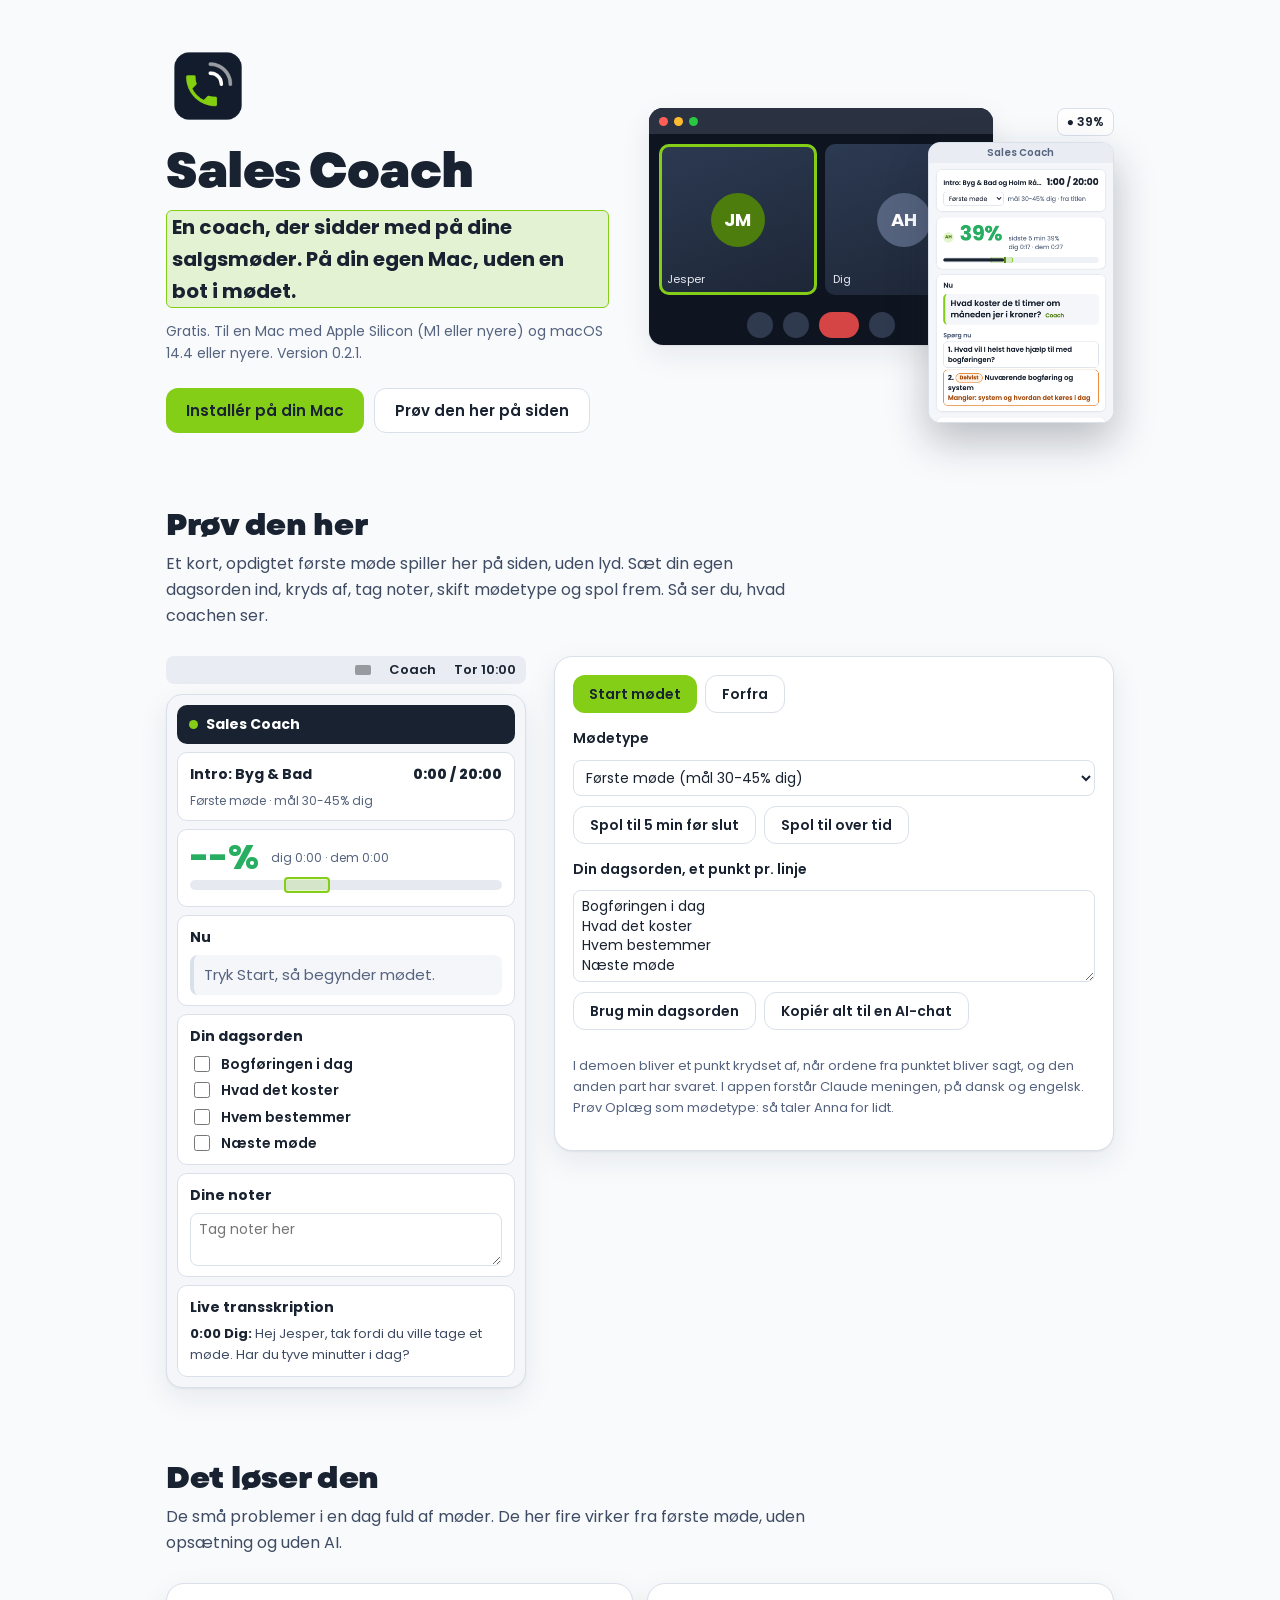
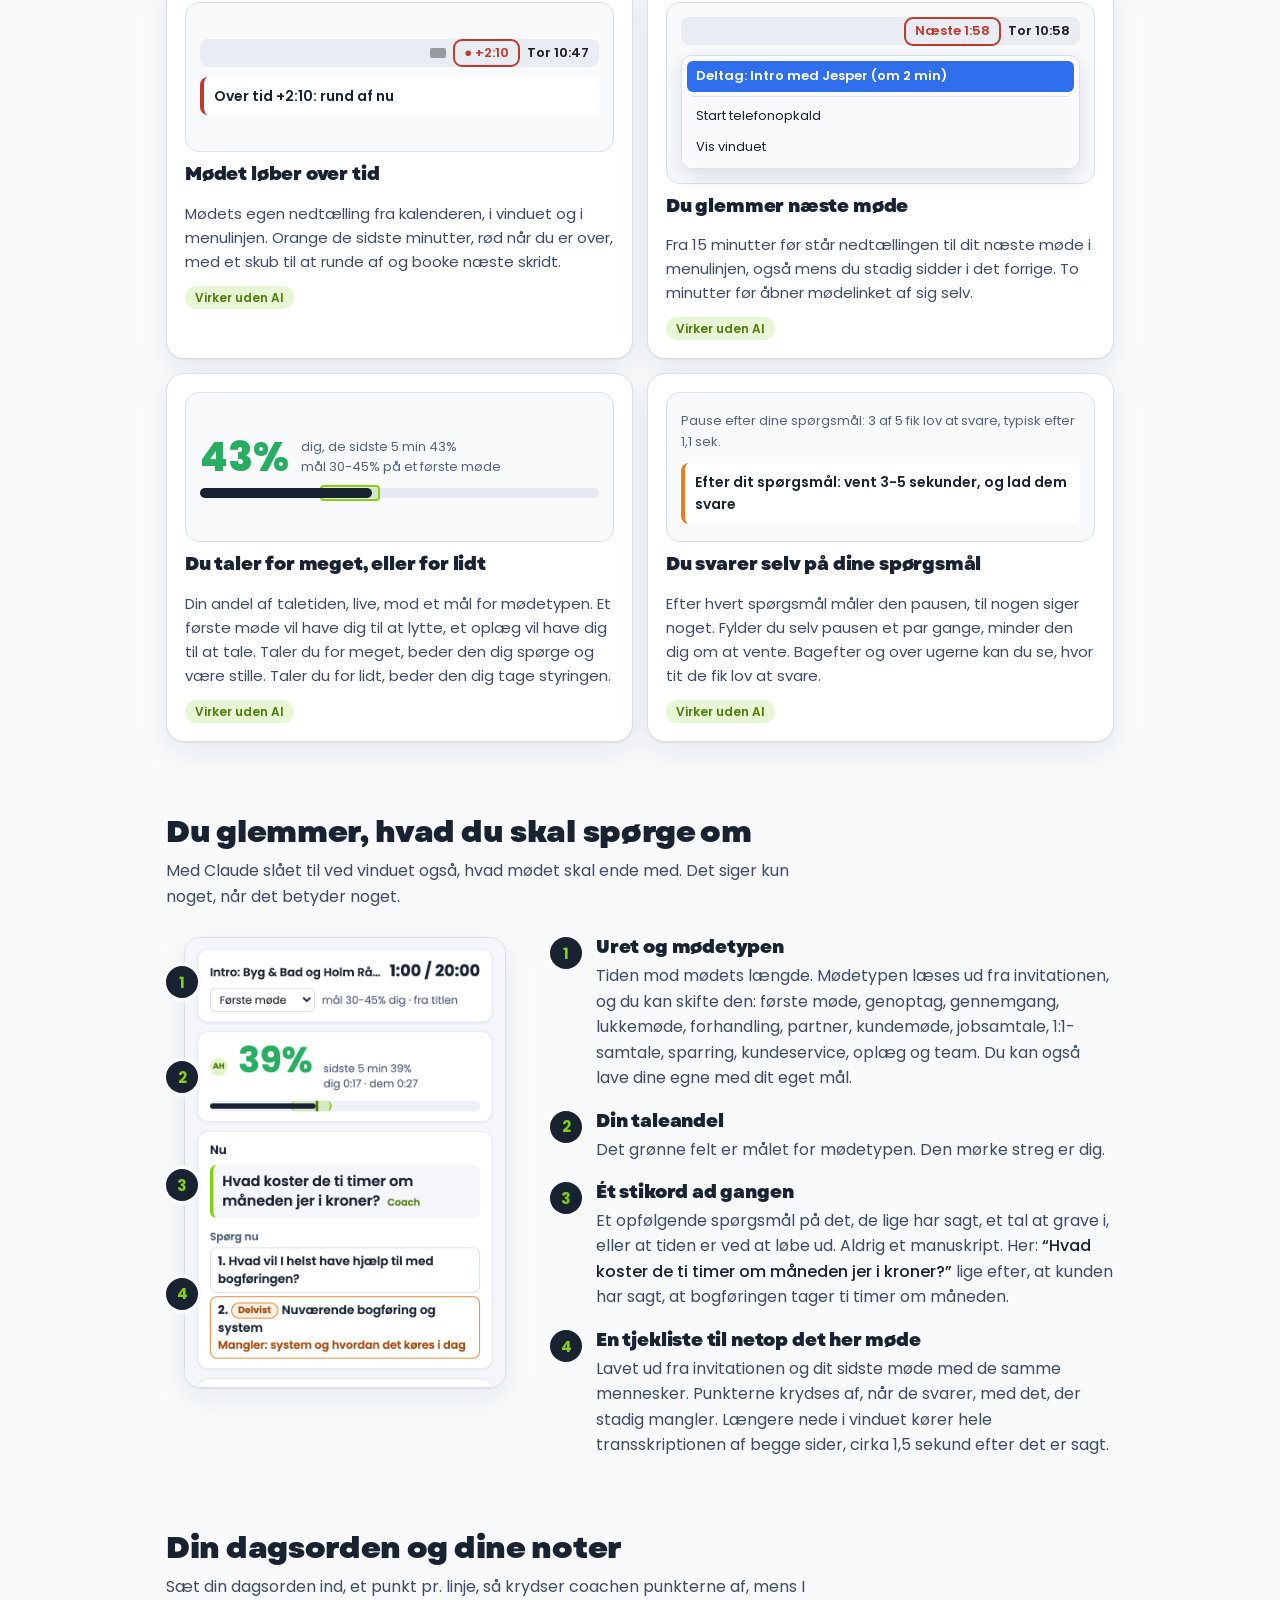
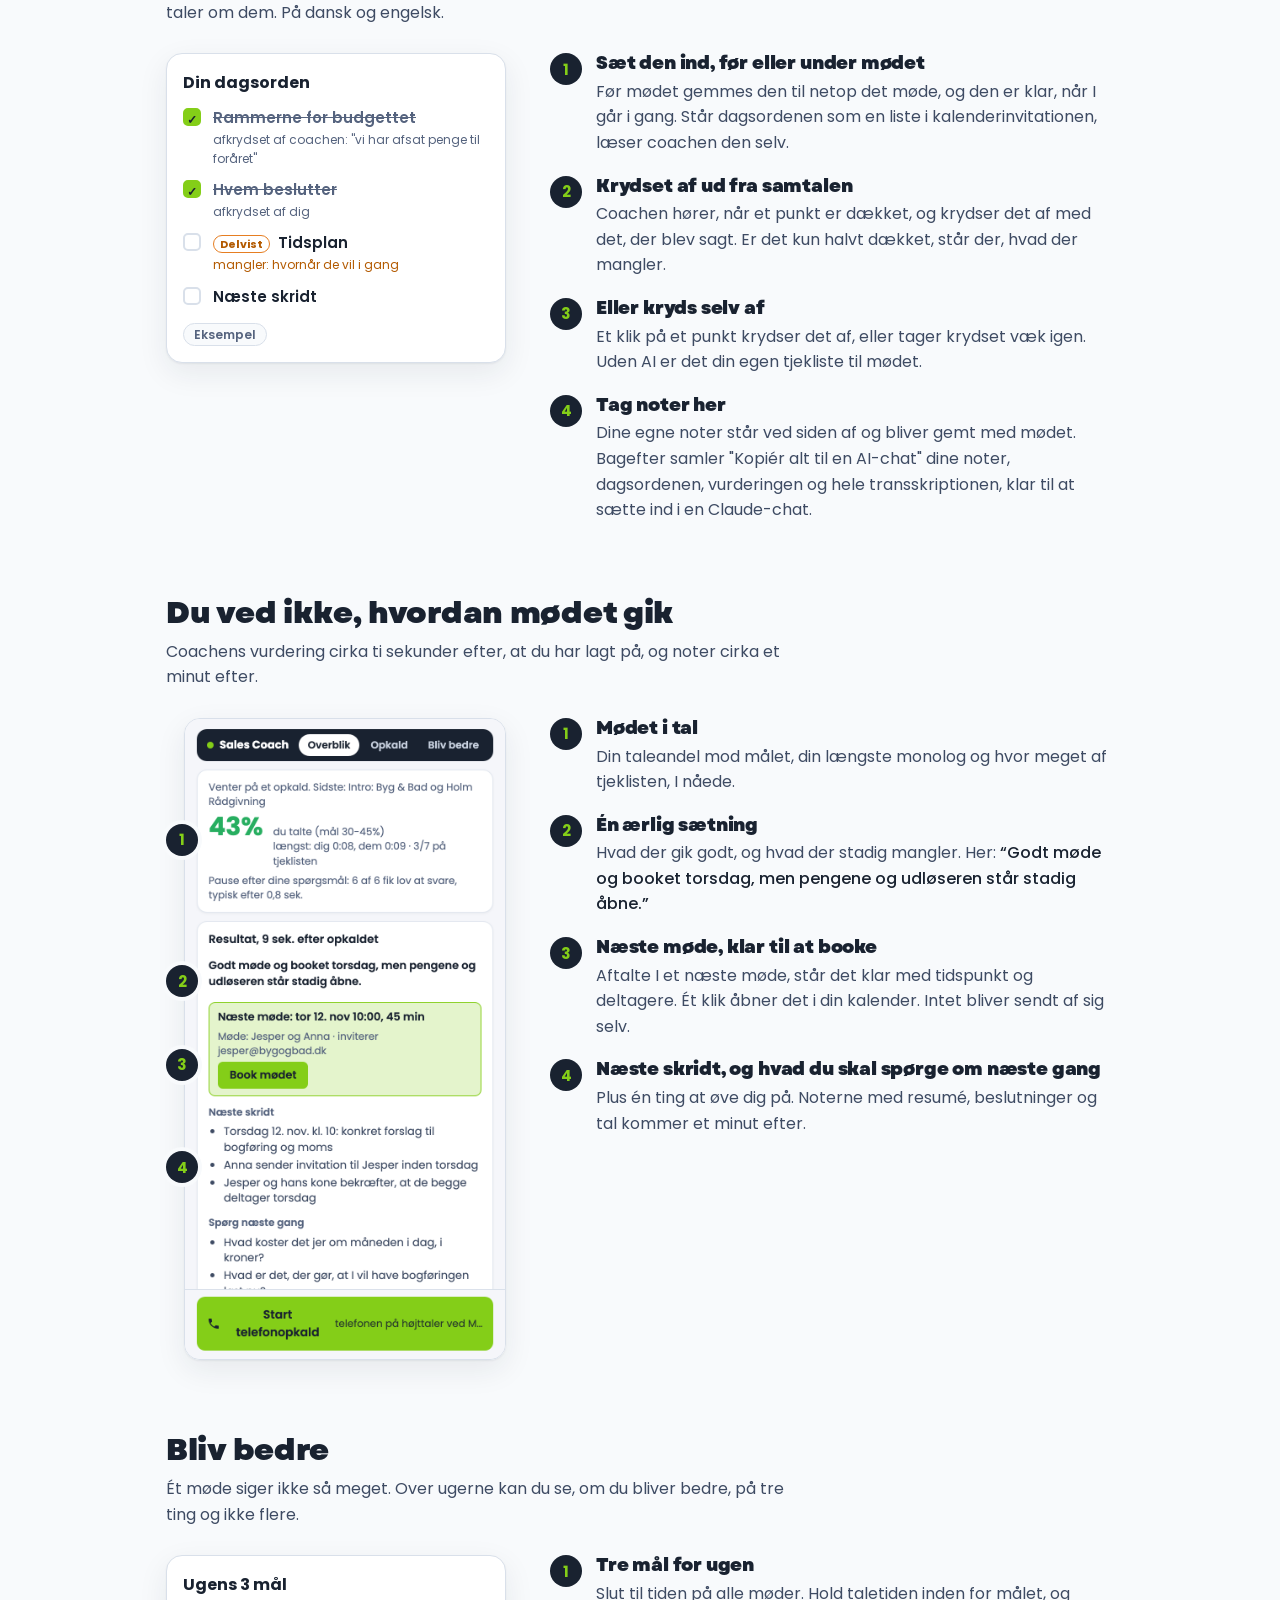
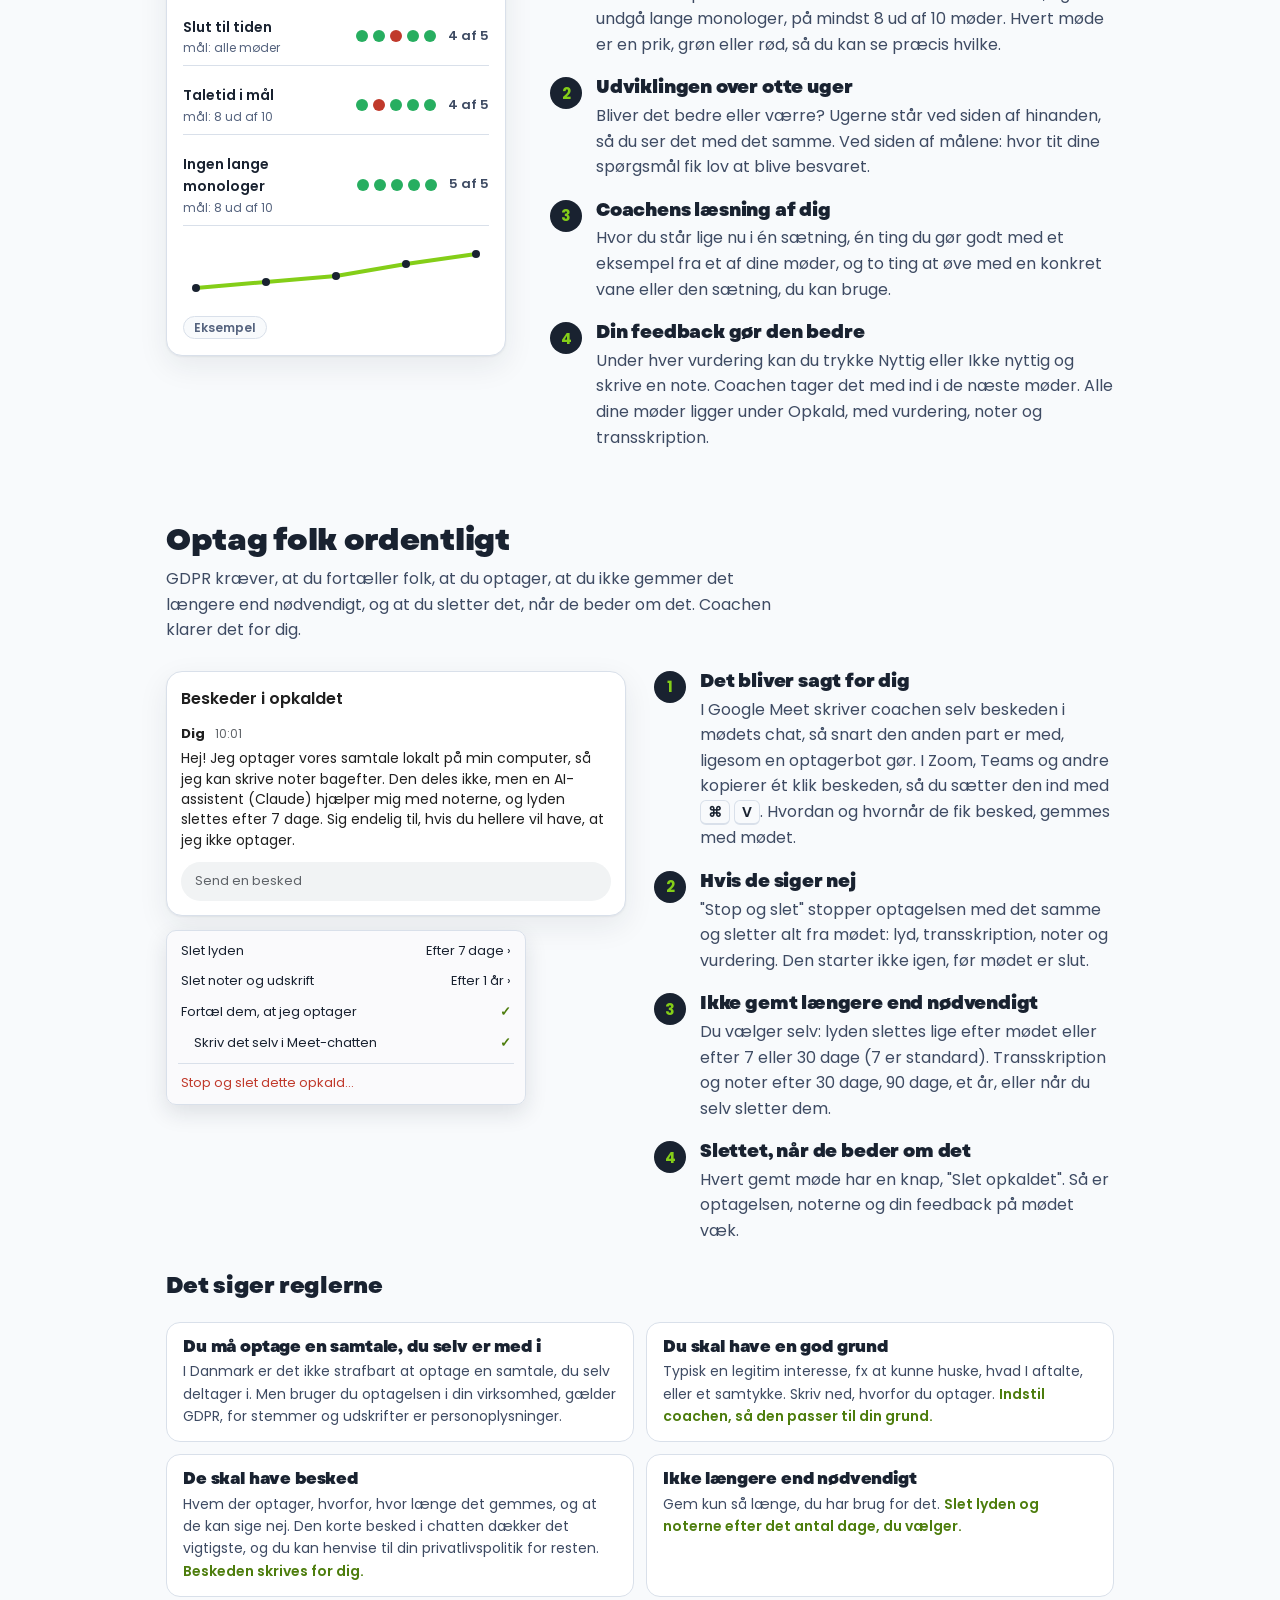
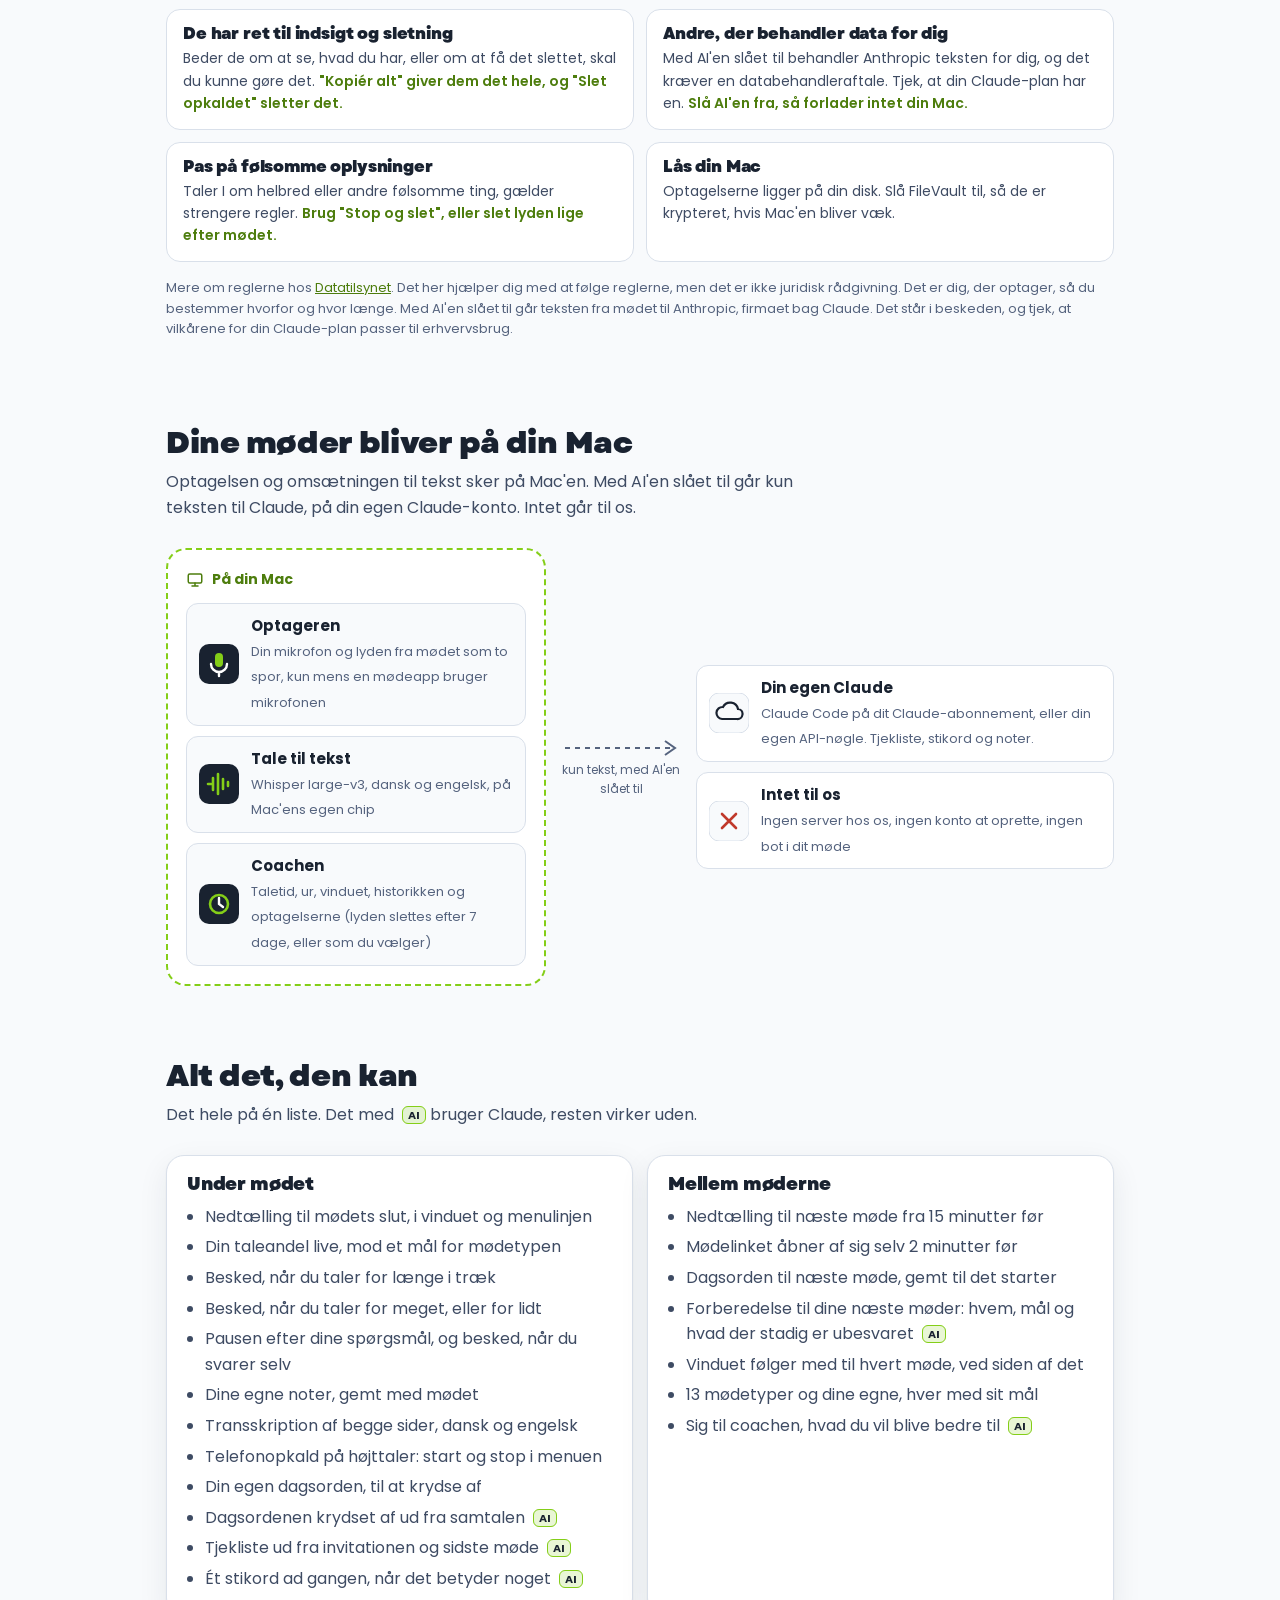
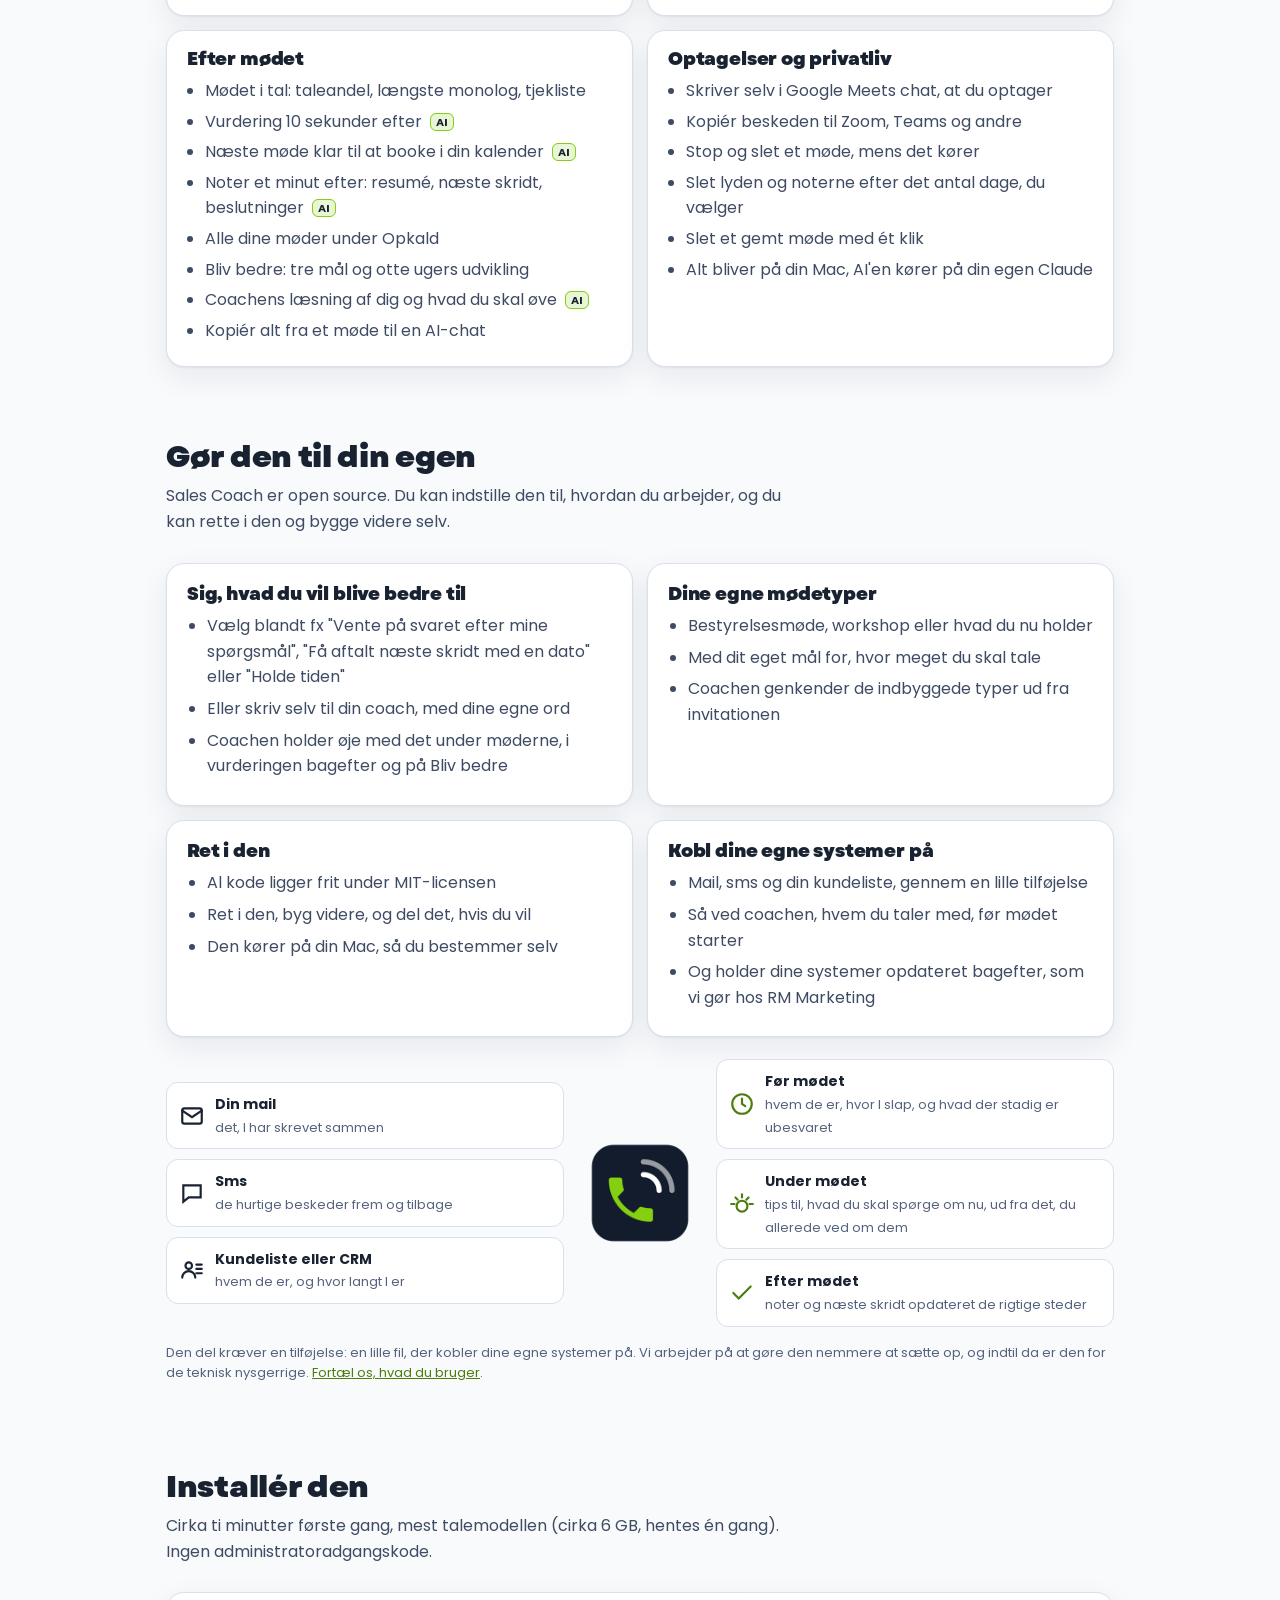
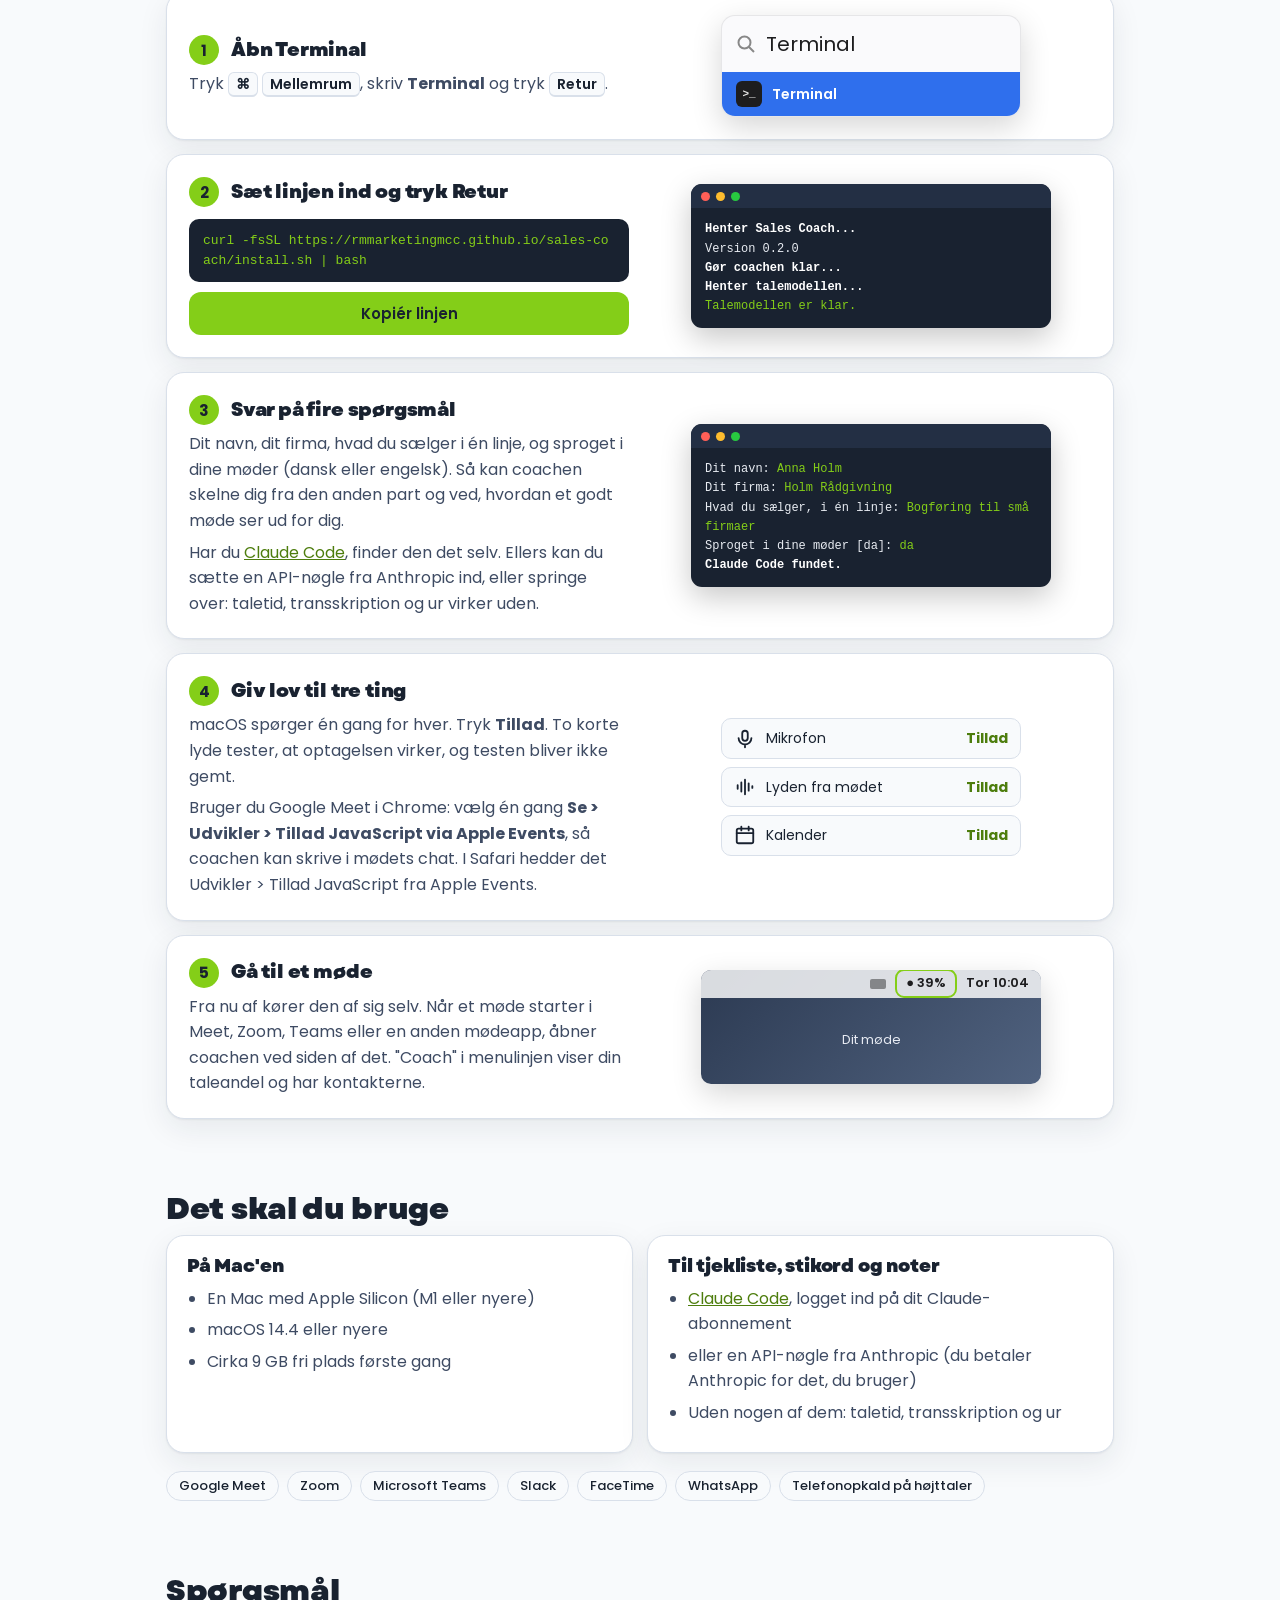
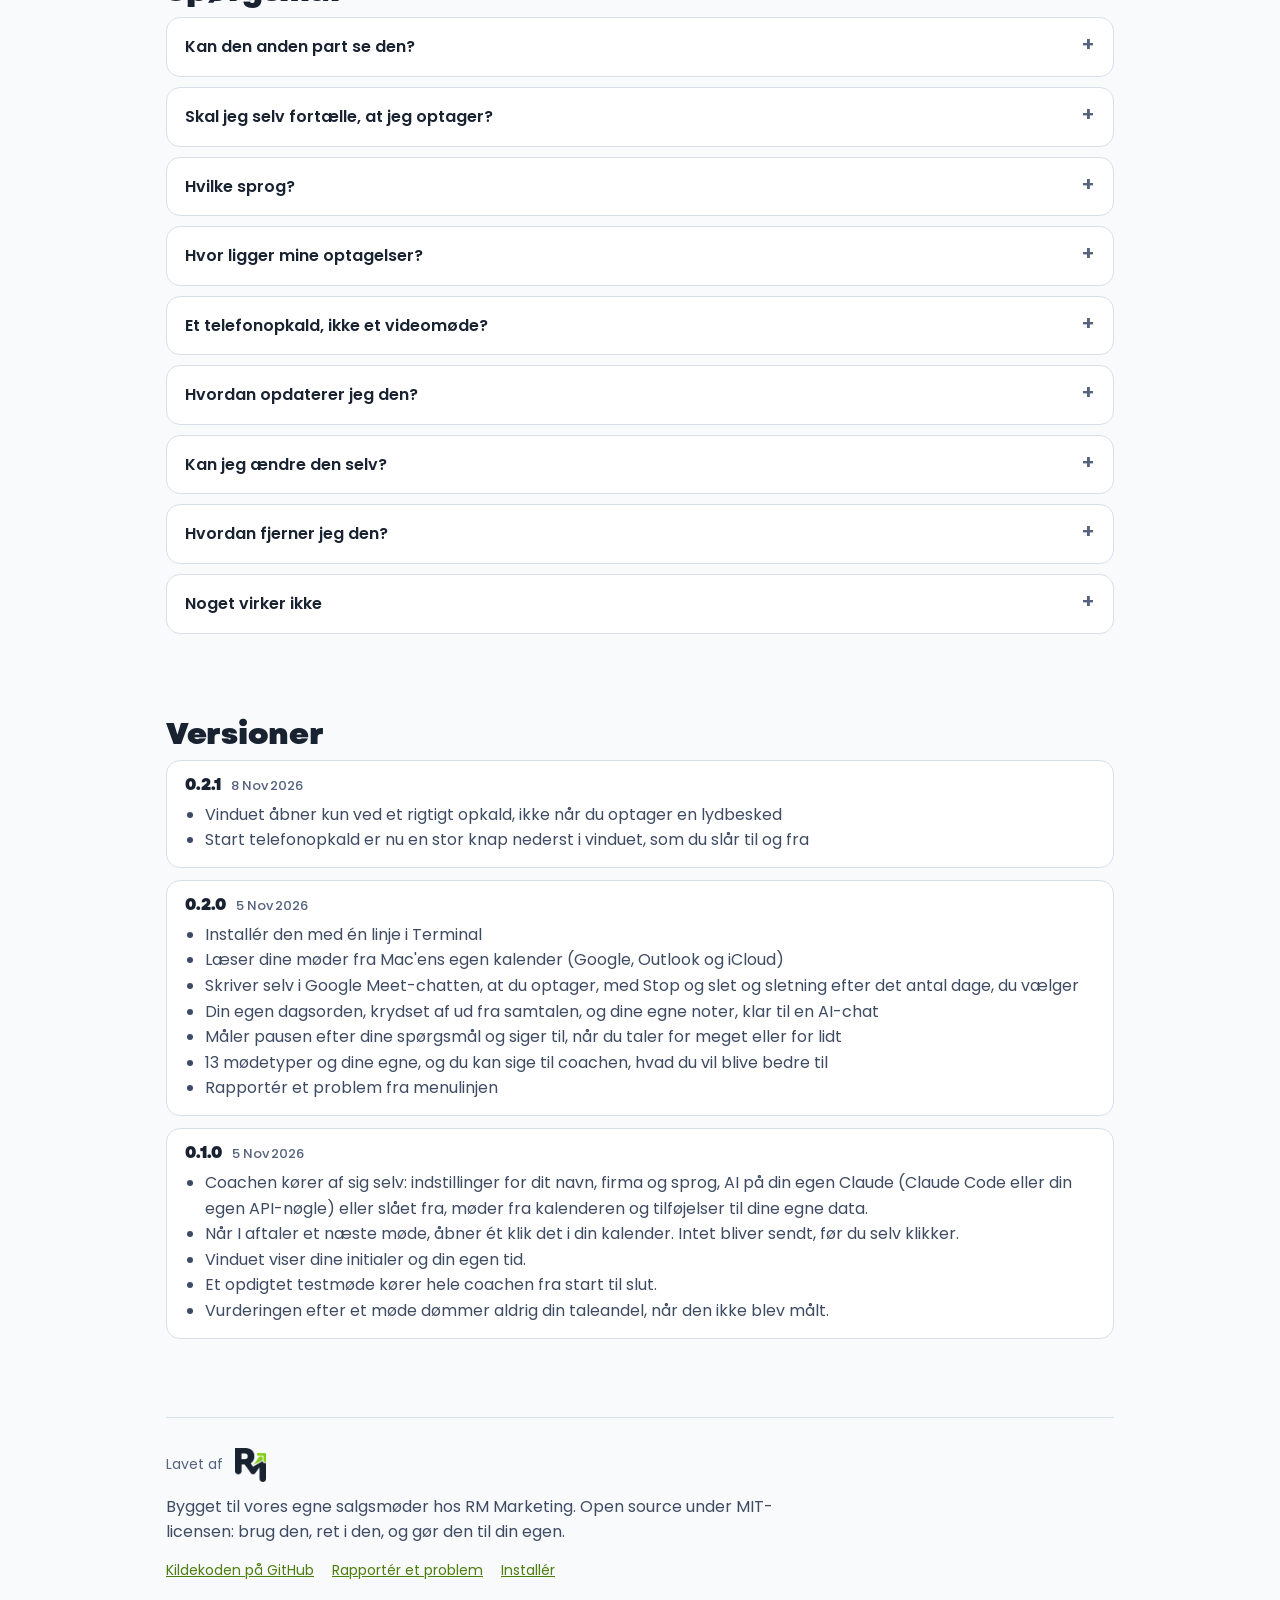
==== commit 632e710d: "Guide: the result picture shows the whole window, with the Start telefonopkald button page_shots.py " ====
--- a/docs/index.html
+++ b/docs/index.html
@@ -521,7 +521,7 @@
     <p class="lead">Coachens vurdering cirka ti sekunder efter, at du har lagt på, og noter cirka et minut efter.</p>
     <div class="shot-row">
       <figure class="shot">
-        <img src="img/after.png" alt="Coachens vurdering efter et møde" width="760" height="1290">
+        <img src="img/after.png" alt="Coachens vurdering efter et møde" width="760" height="1520">
         <span class="pin" style="top:19%">1</span>
         <span class="pin" style="top:41%">2</span>
         <span class="pin" style="top:54%">3</span>
@@ -531,7 +531,7 @@
         <li><span class="n">1</span><div><h3>Mødet i tal</h3>
           <p>Din taleandel mod målet, din længste monolog og hvor meget af tjeklisten, I nåede.</p></div></li>
         <li><span class="n">2</span><div><h3>Én ærlig sætning</h3>
-          <p>Hvad der gik godt, og hvad der stadig mangler. Her: <q>Godt mål og aftalt møde, men månedsbeløbet i kroner og systemet mangler stadig.</q></p></div></li>
+          <p>Hvad der gik godt, og hvad der stadig mangler. Her: <q>Godt møde og booket torsdag, men pengene og udløseren står stadig åbne.</q></p></div></li>
         <li><span class="n">3</span><div><h3>Næste møde, klar til at booke</h3>
           <p>Aftalte I et næste møde, står det klar med tidspunkt og deltagere. Ét klik åbner det i din kalender. Intet bliver sendt af sig selv.</p></div></li>
         <li><span class="n">4</span><div><h3>Næste skridt, og hvad du skal spørge om næste gang</h3>
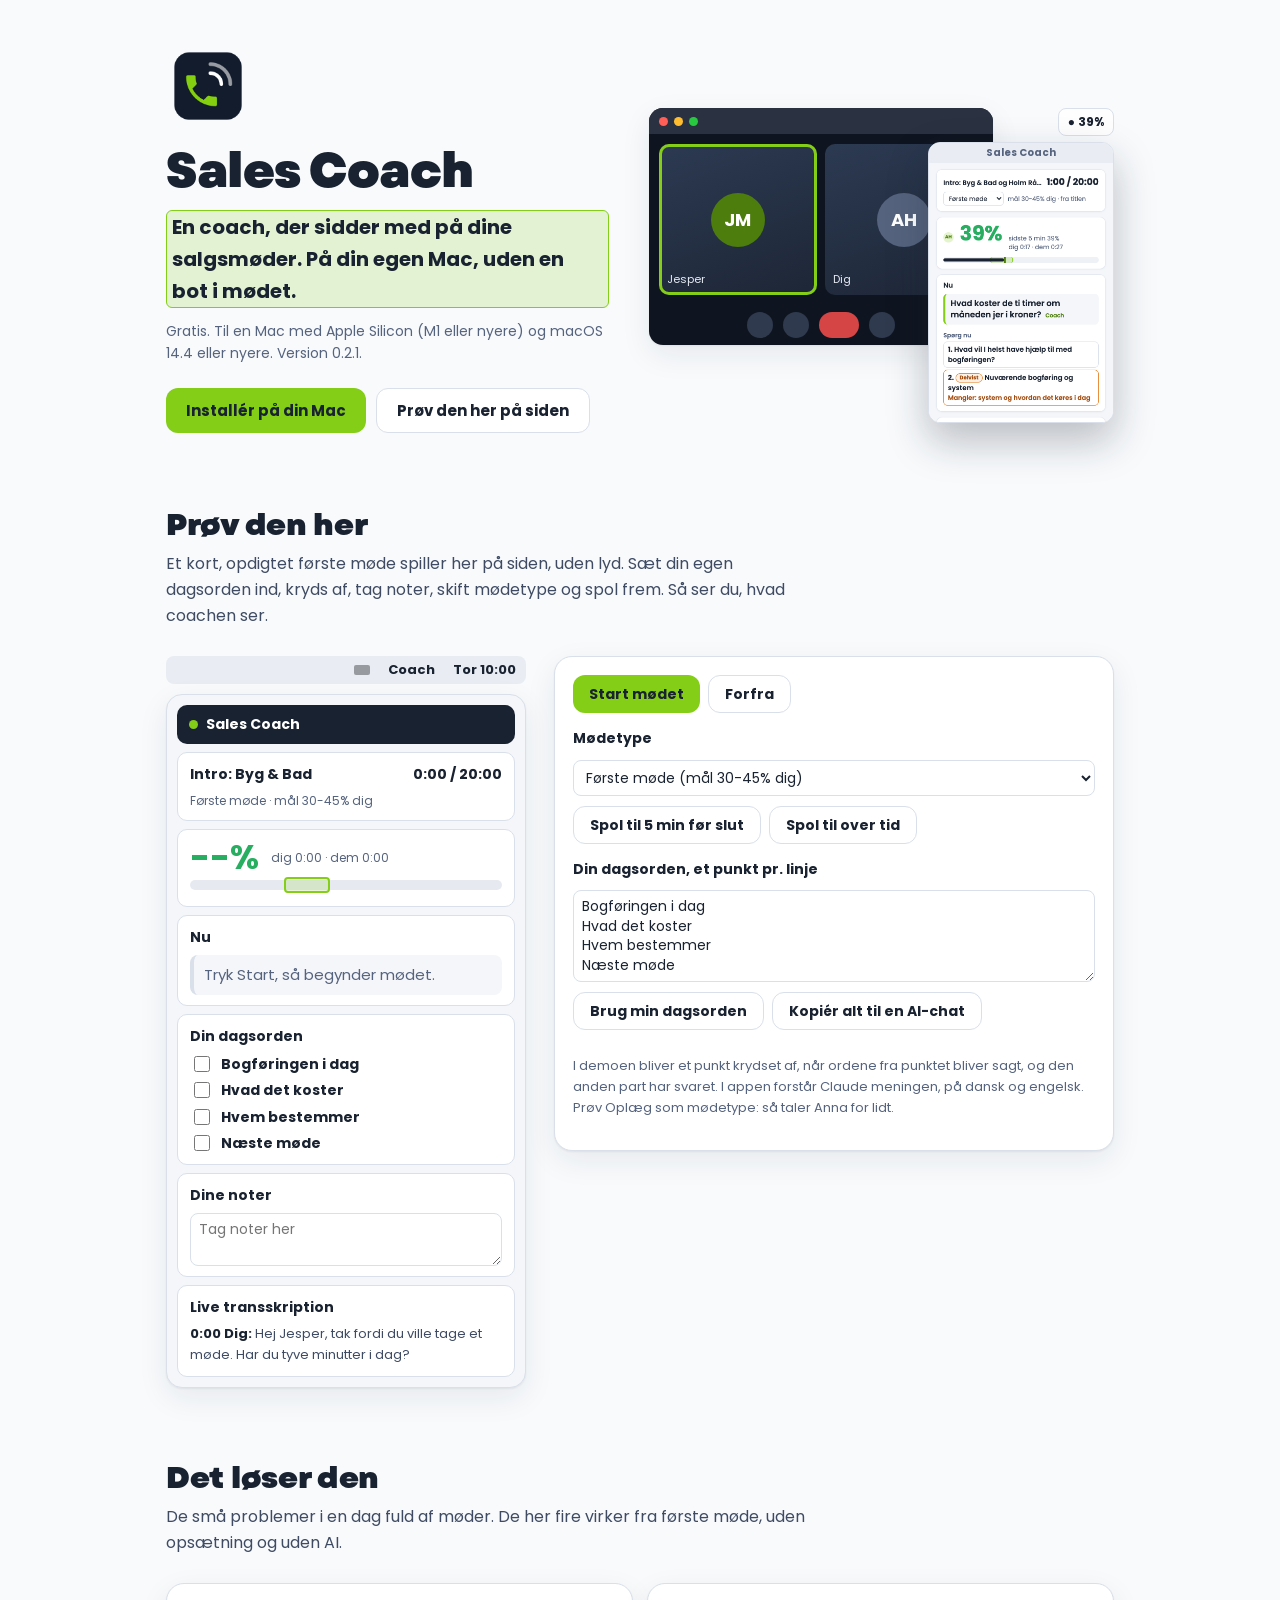
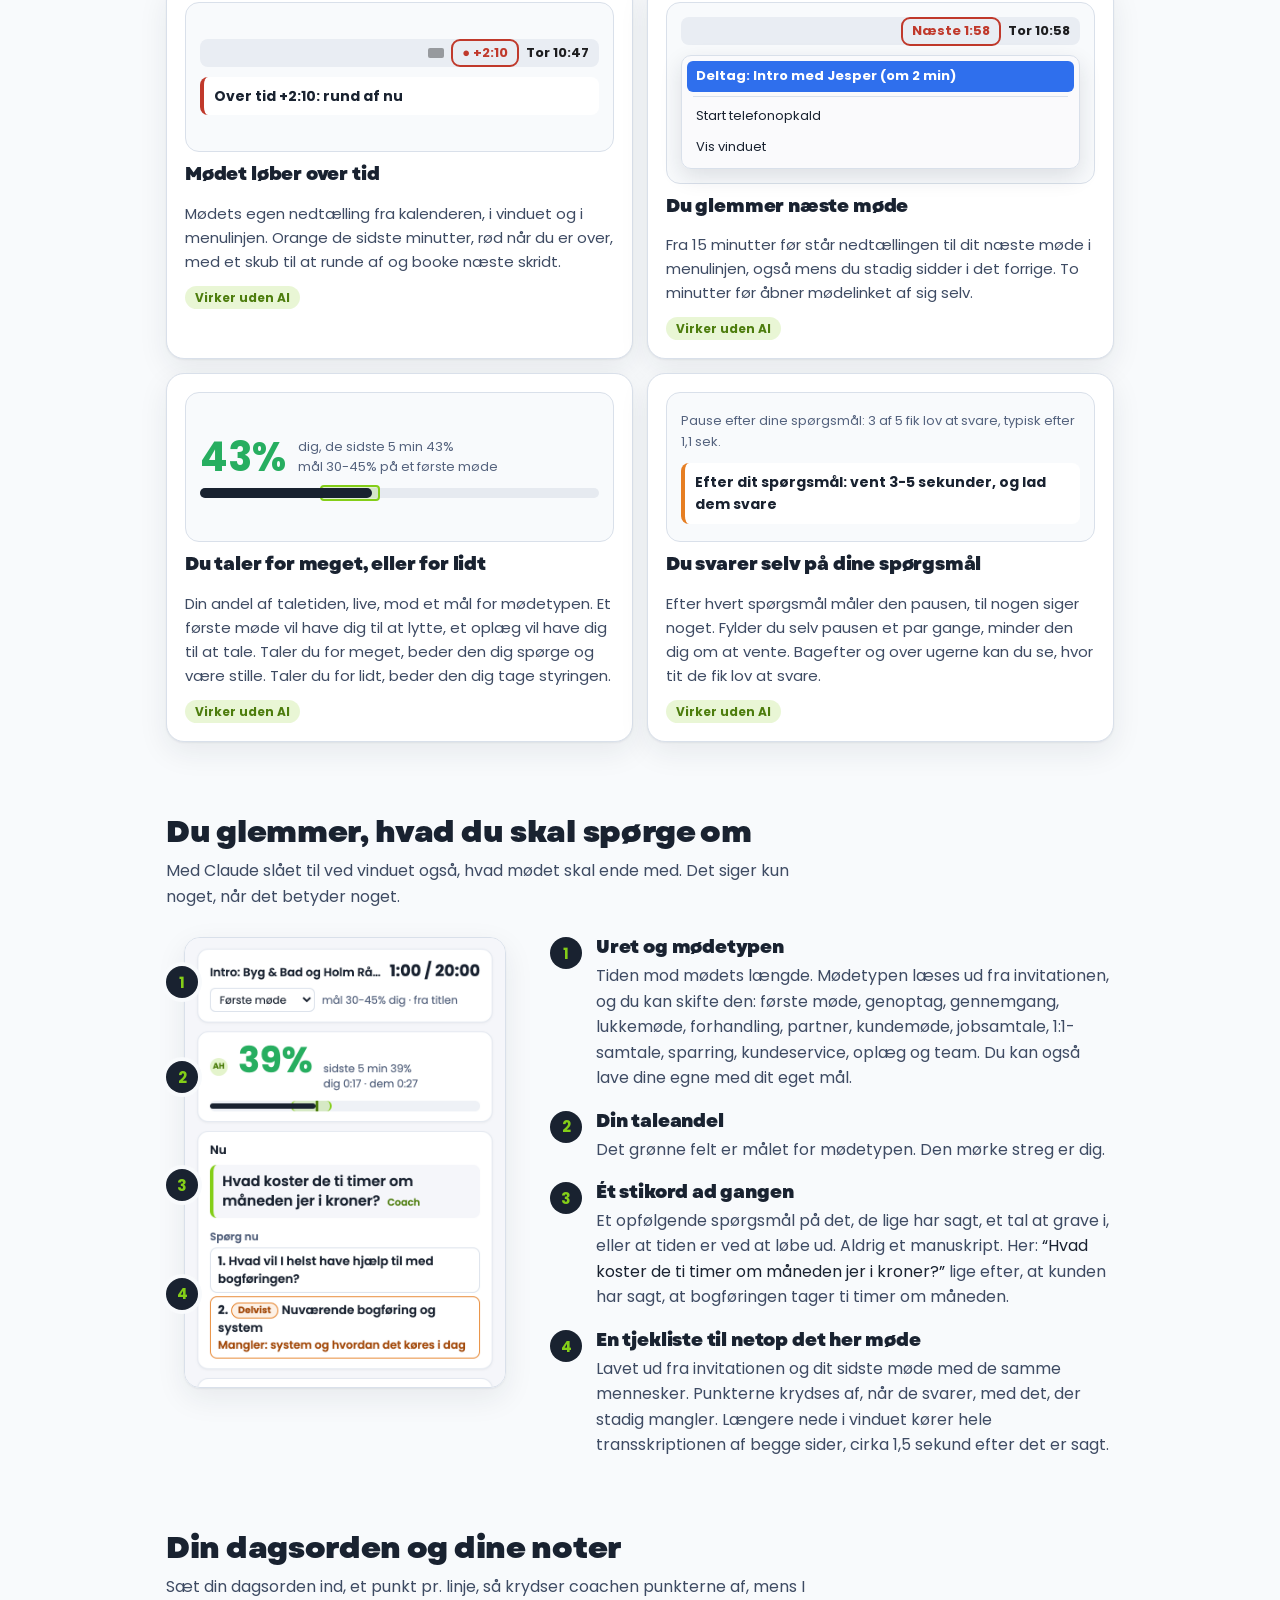
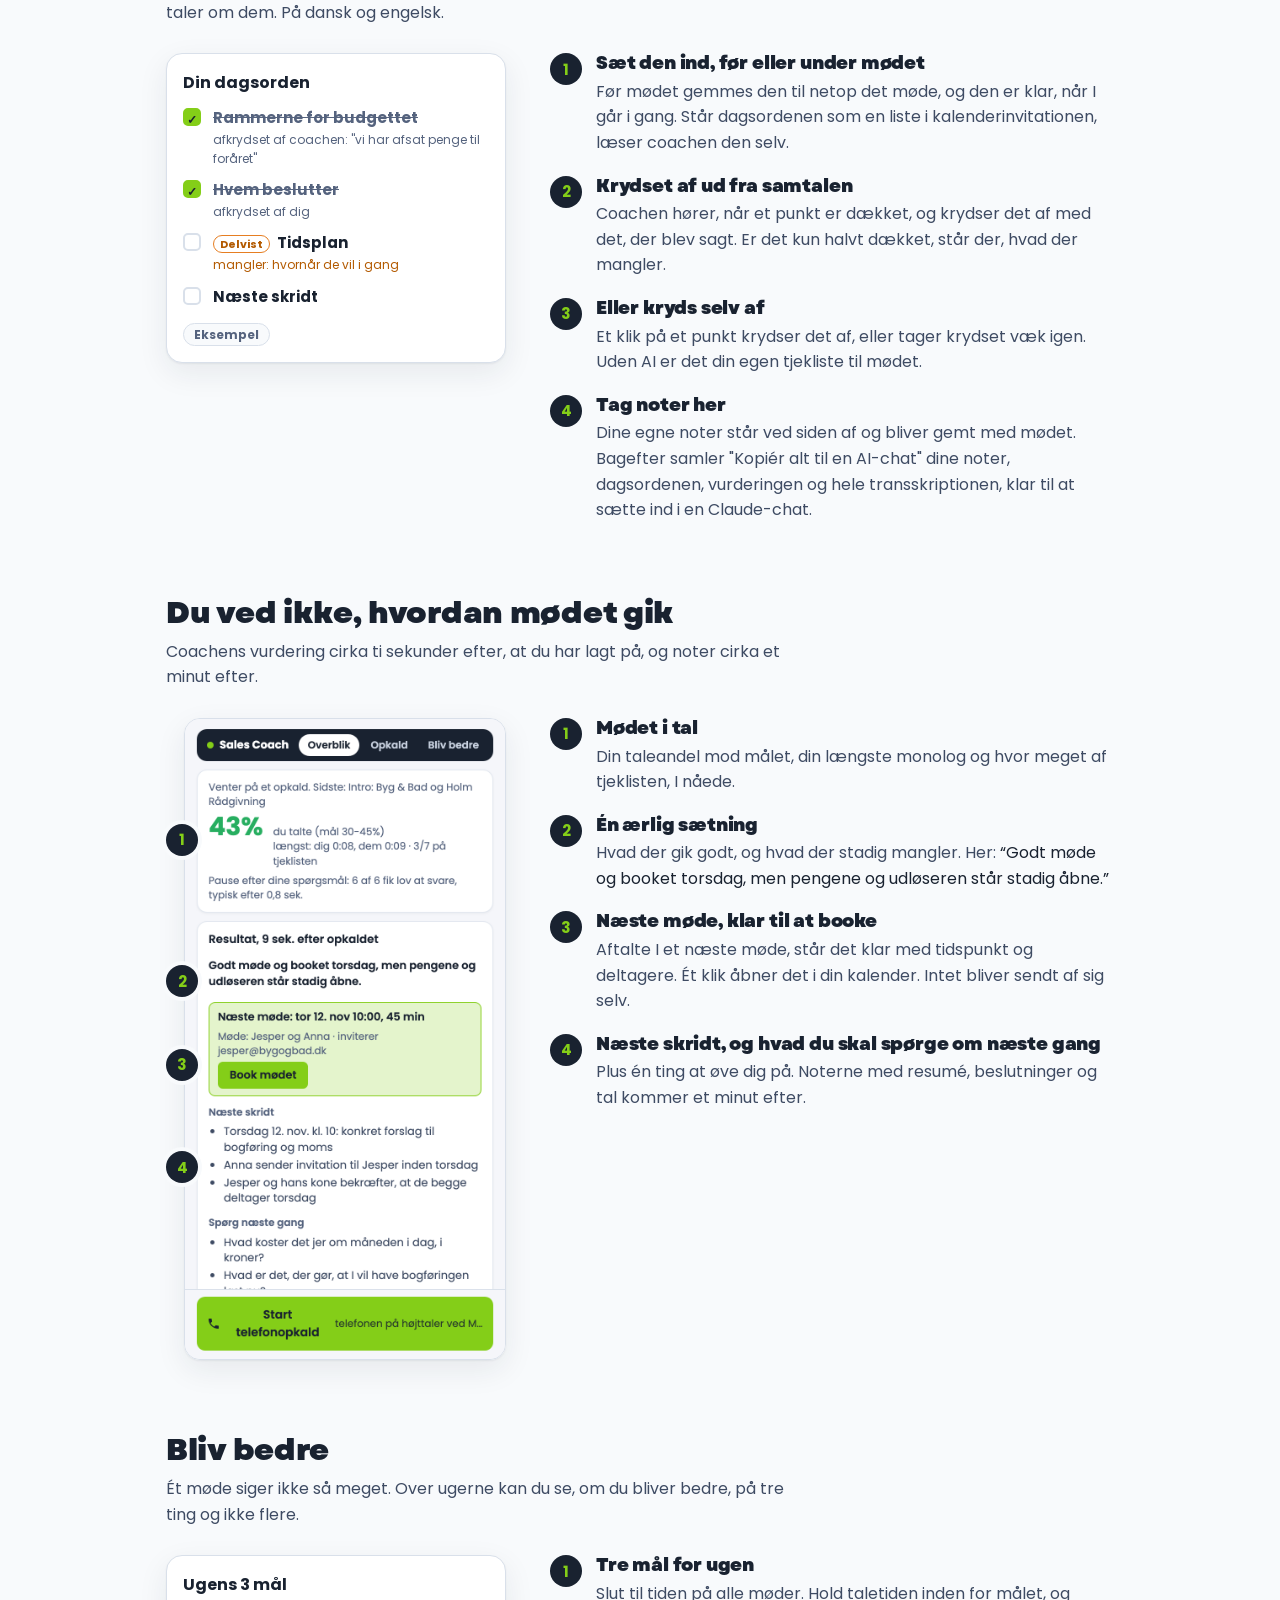
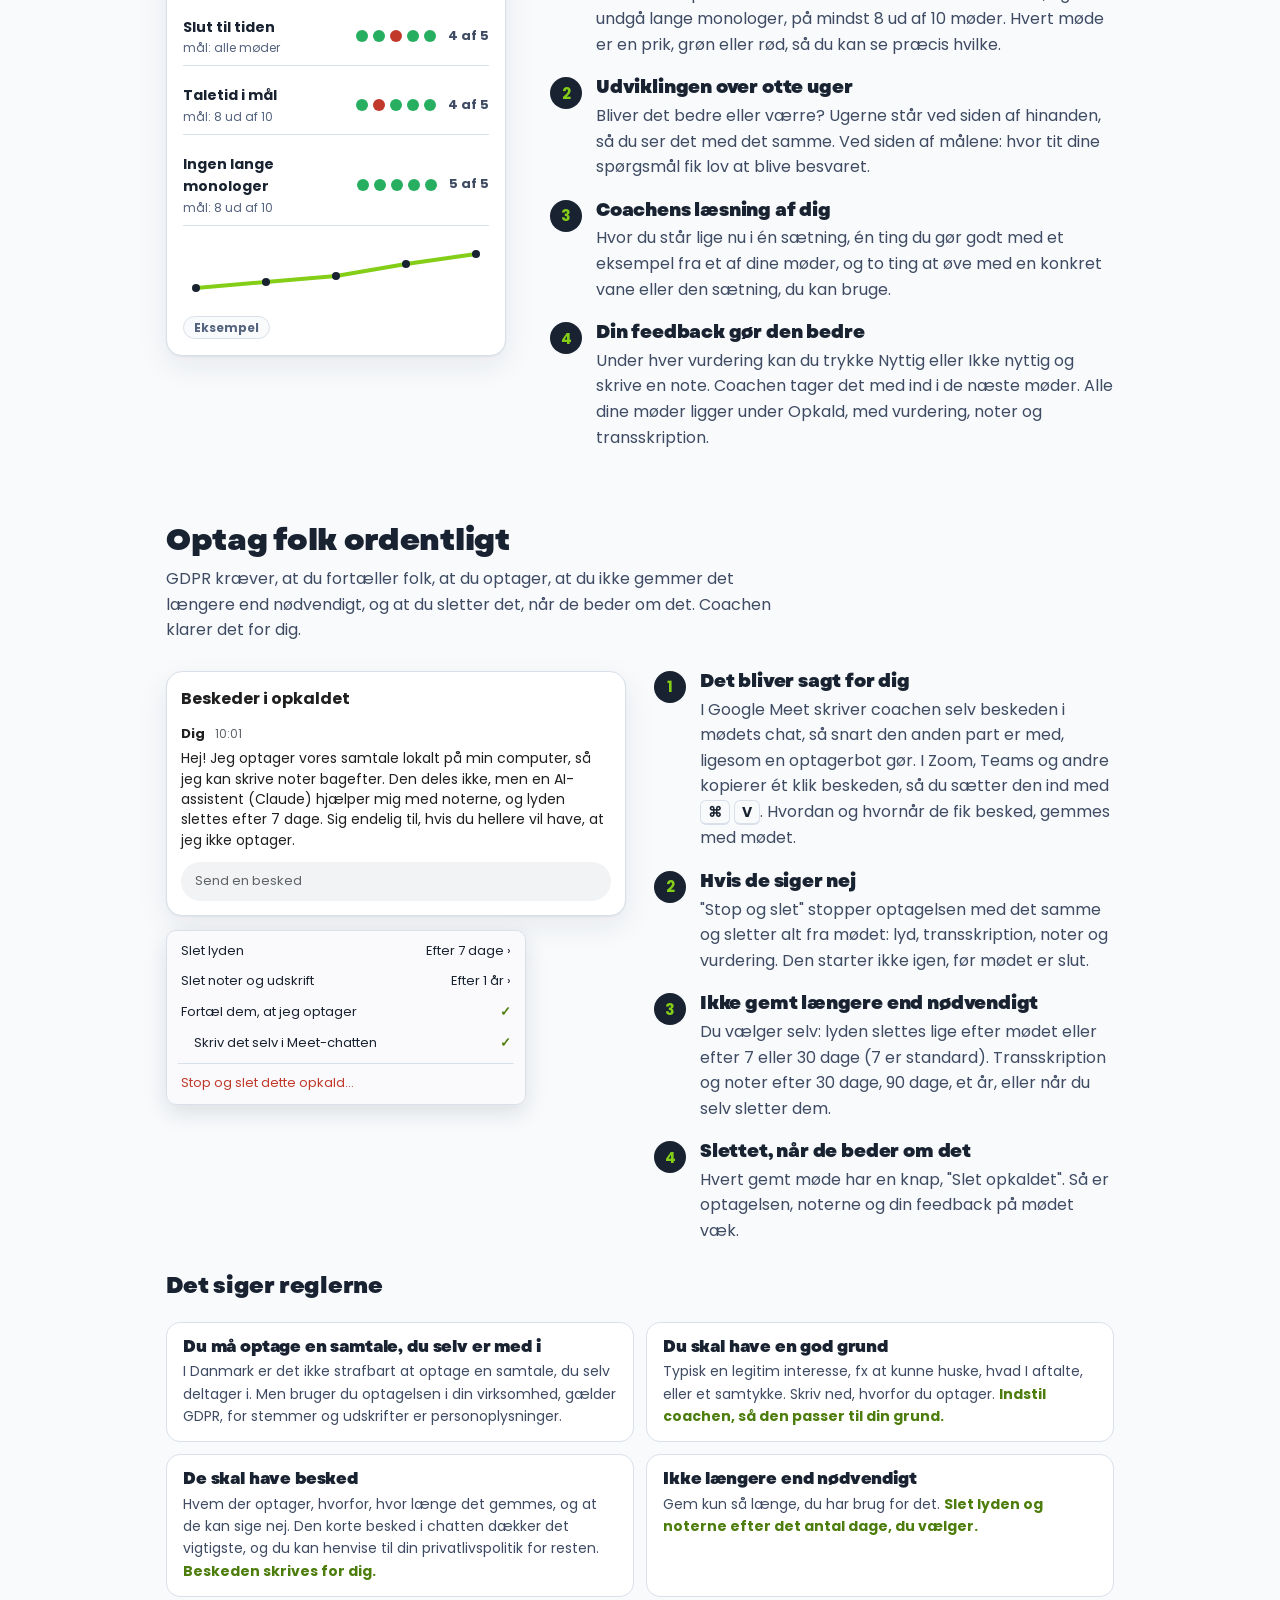
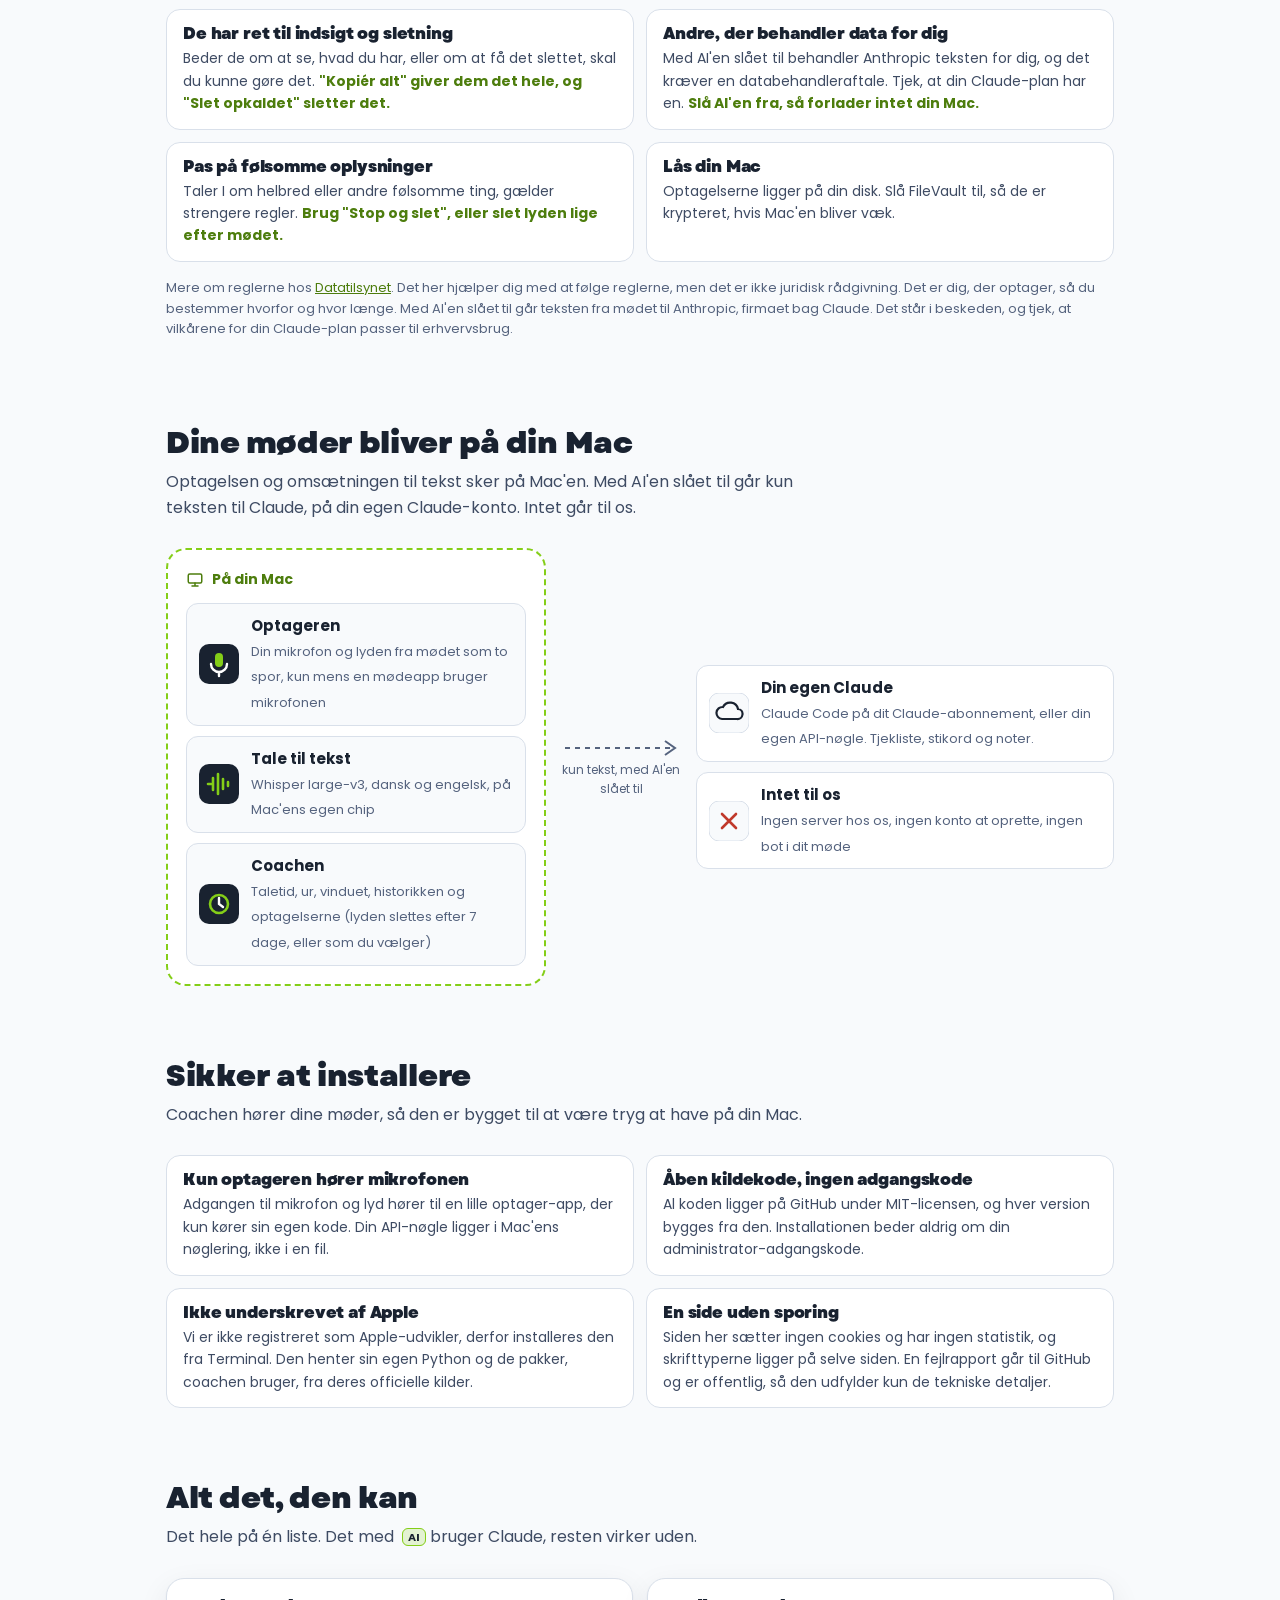
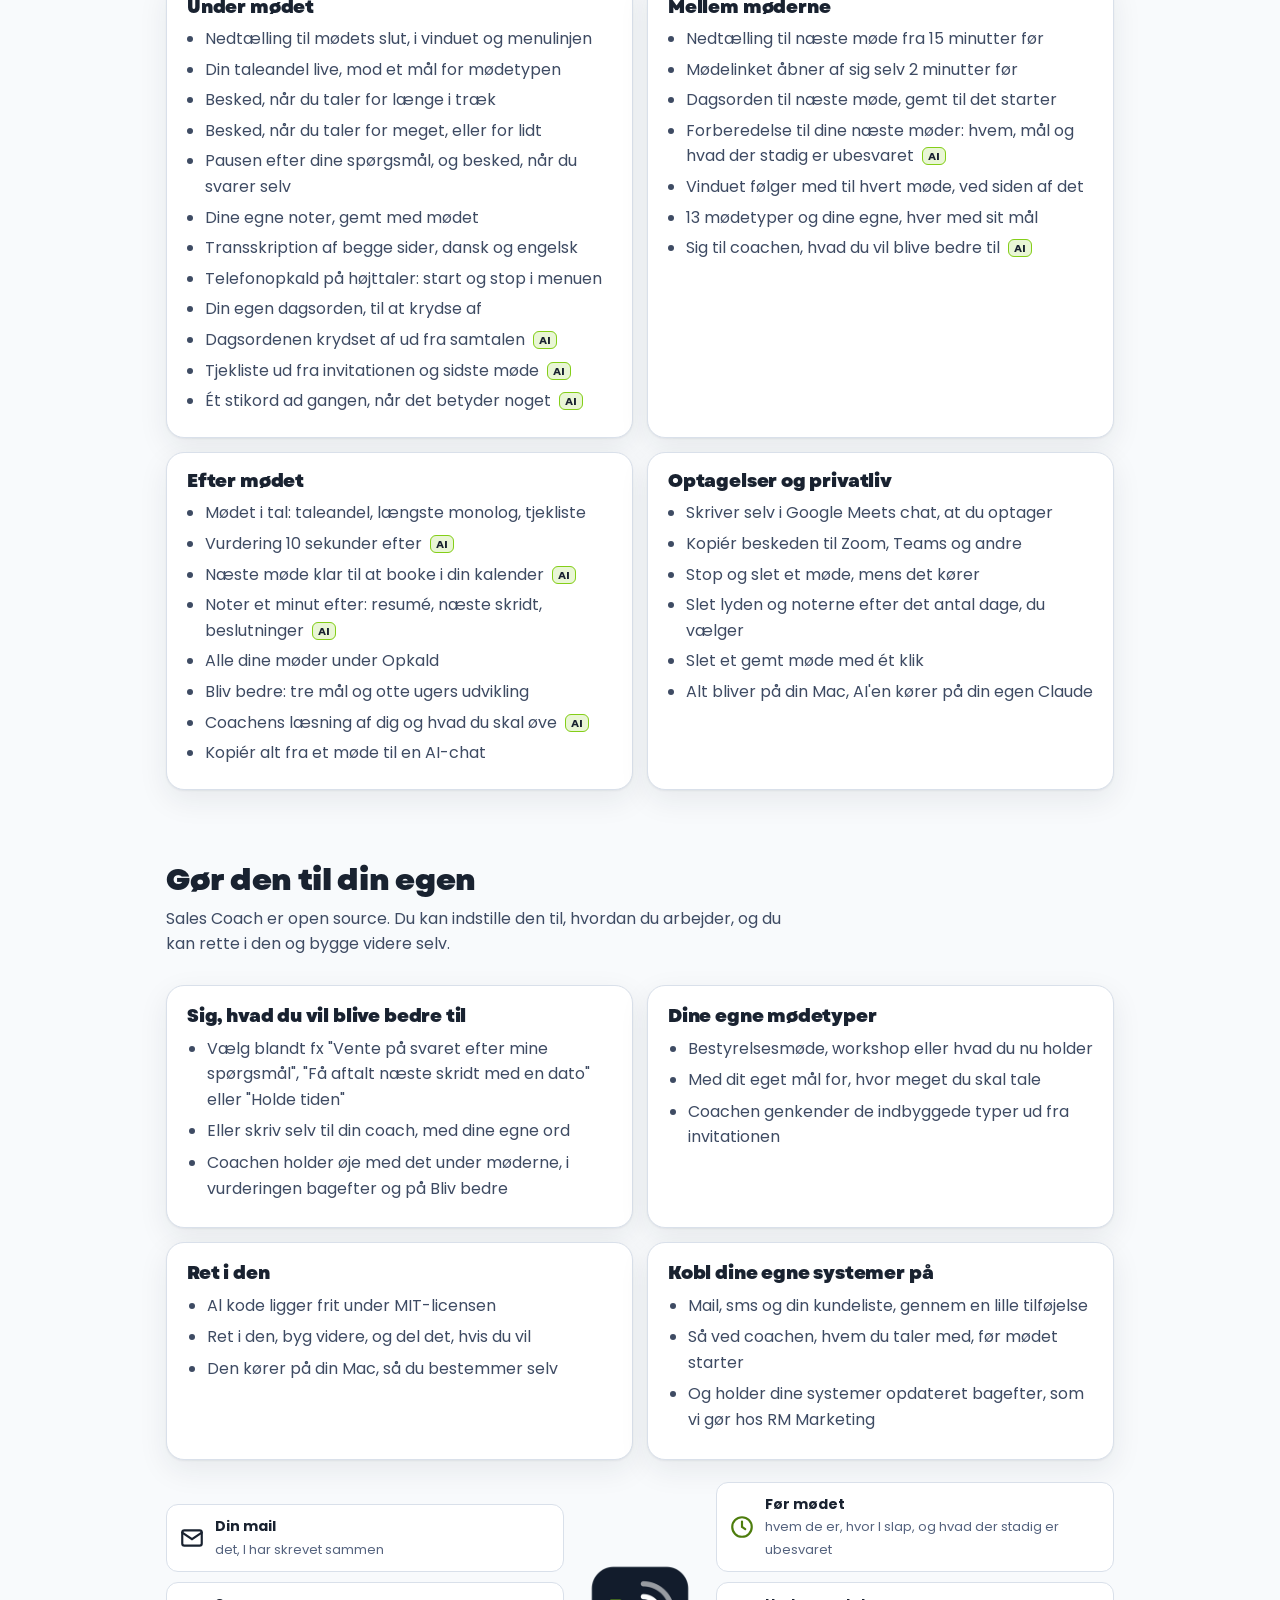
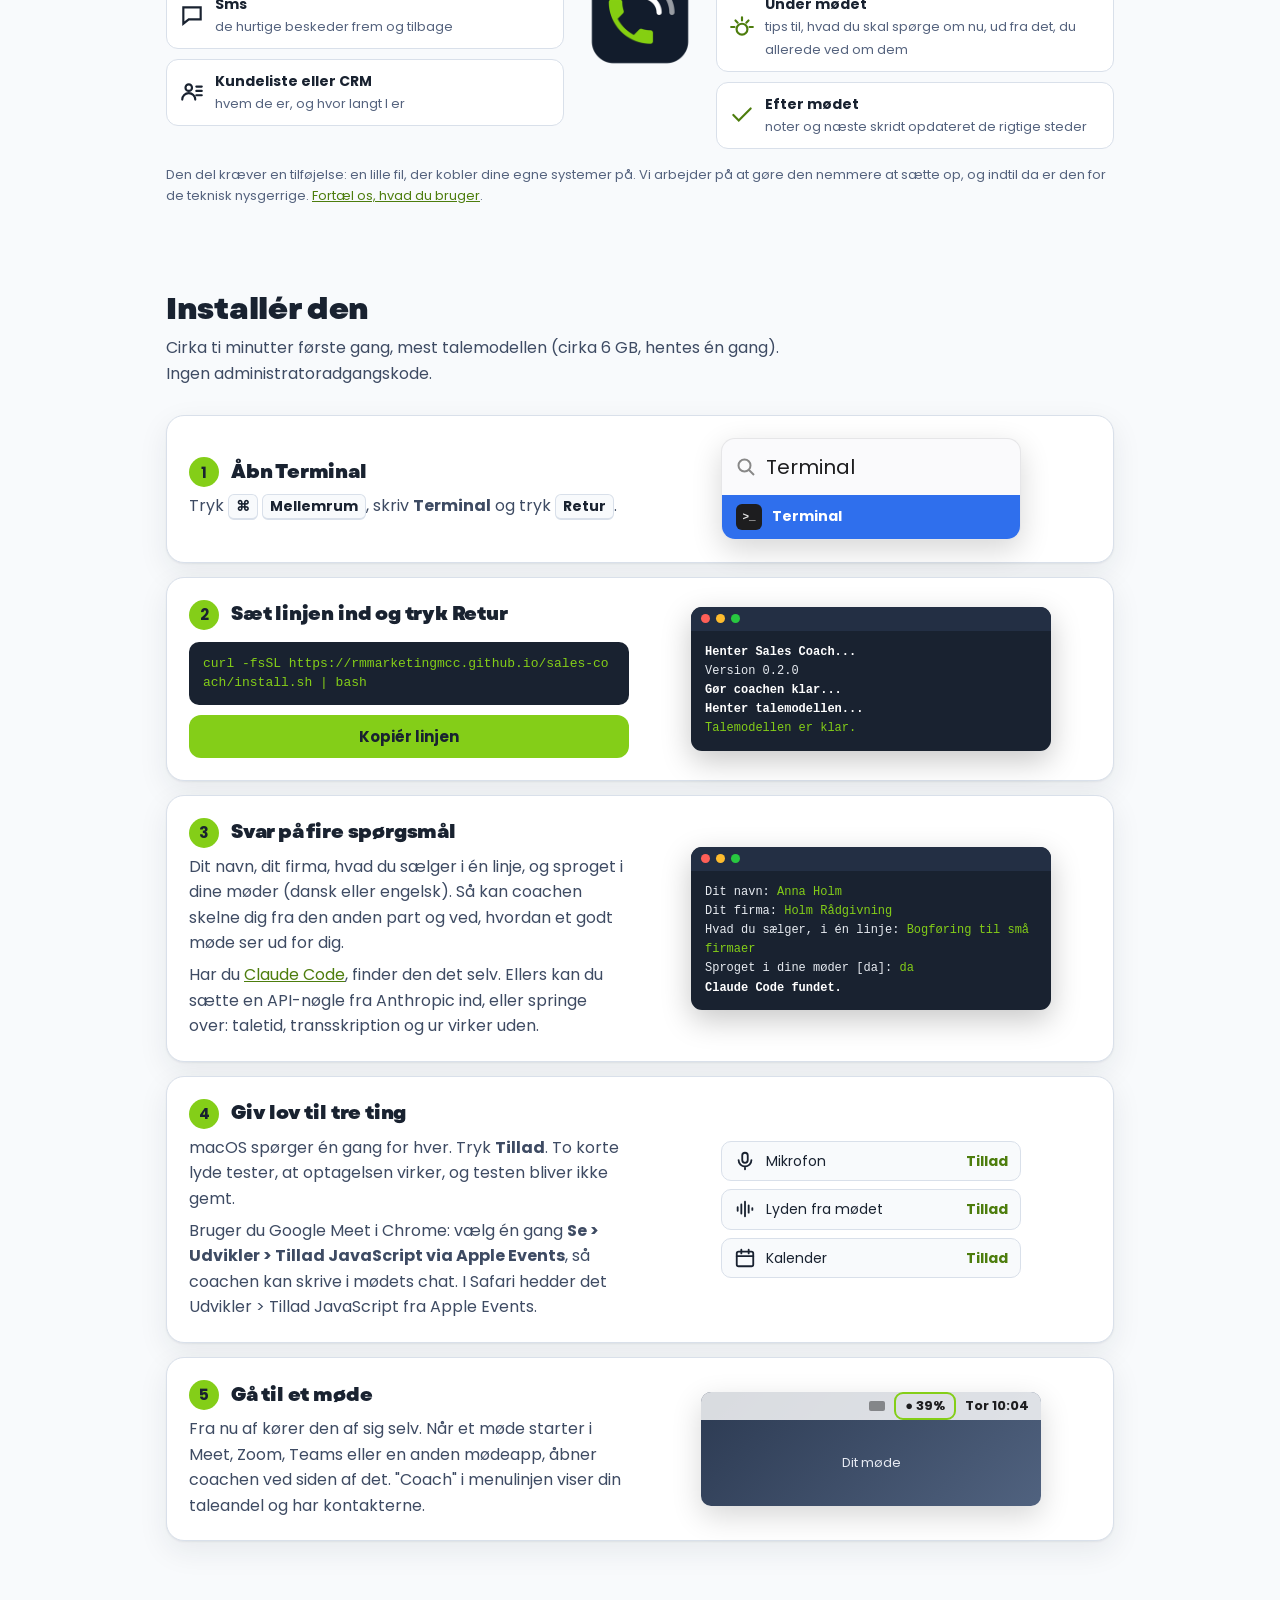
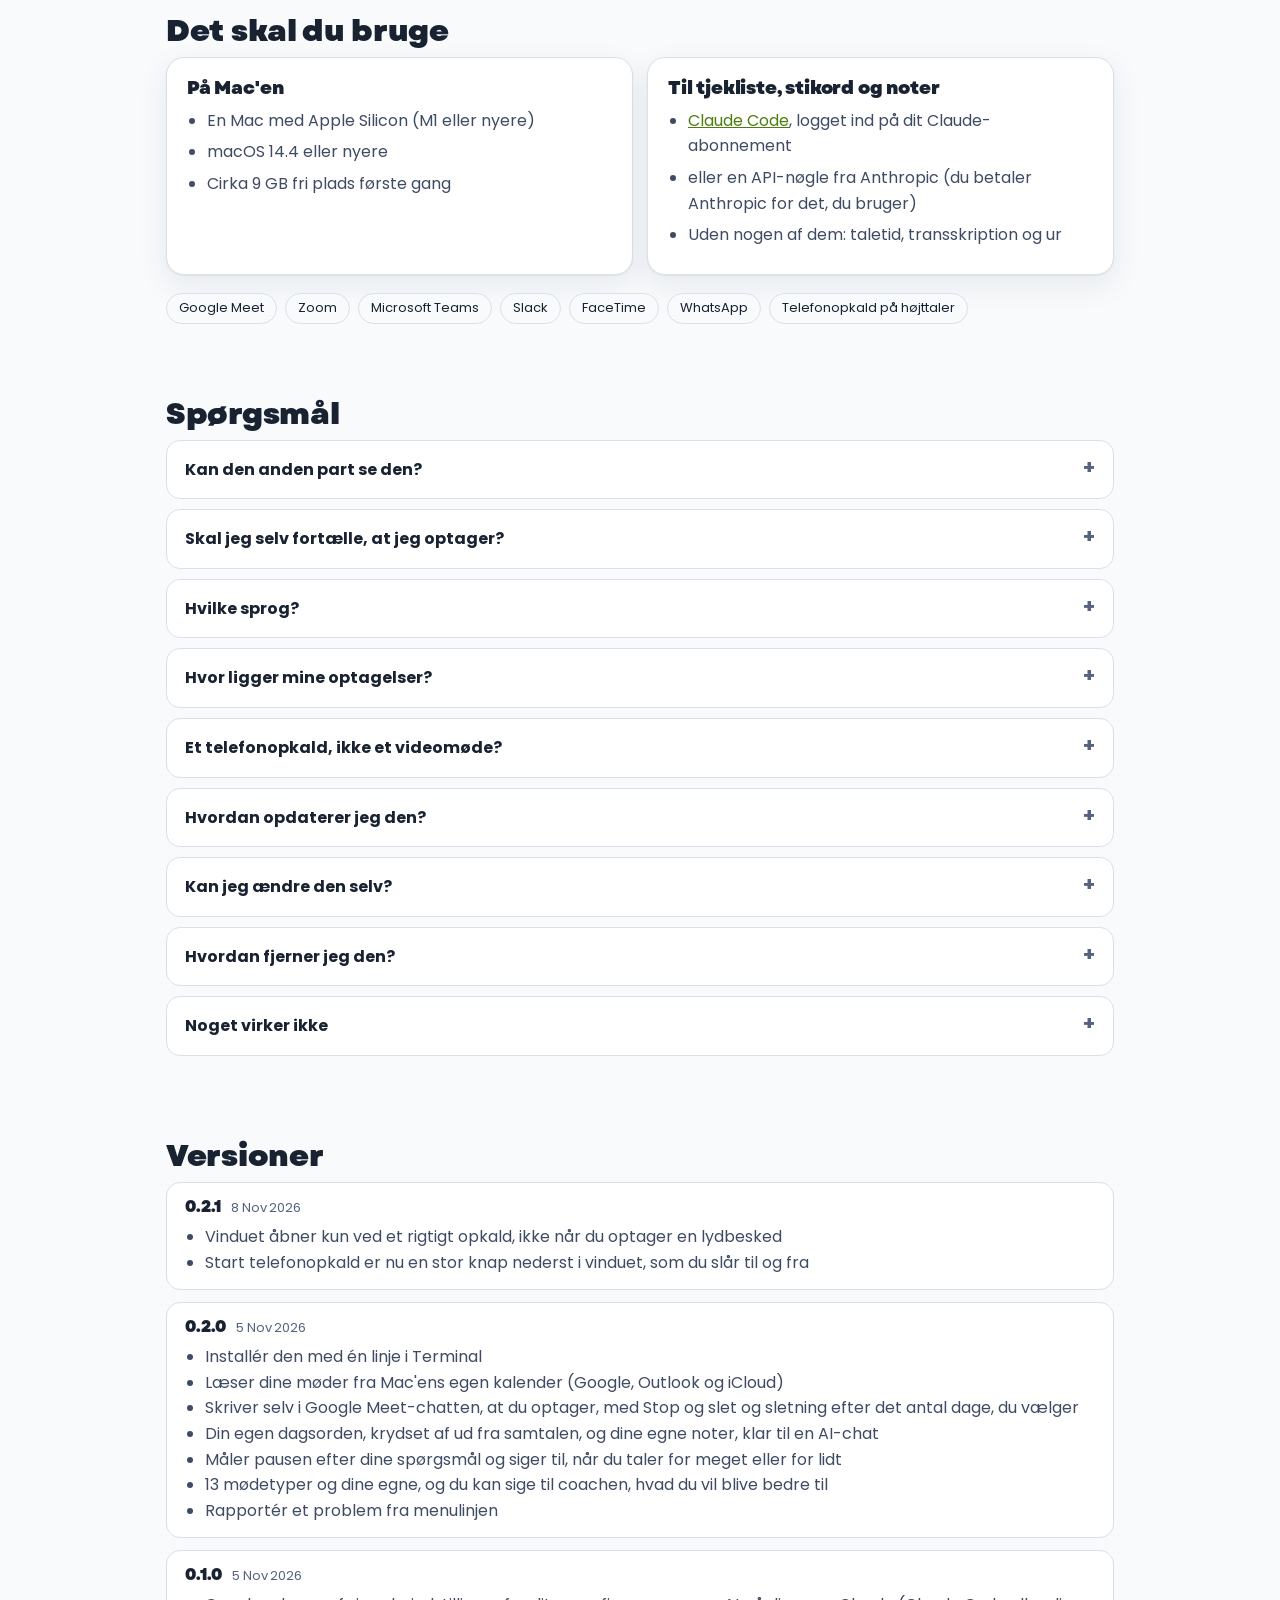
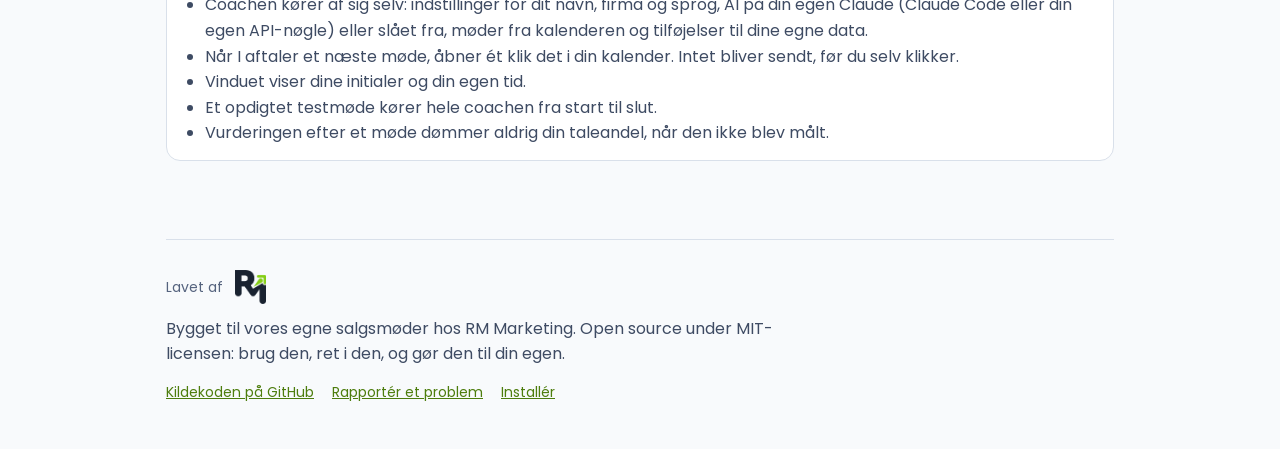
==== commit 8d878c69: "Guide: 'Sikker at installere' section, Poppins served from the site instead of Google Fonts Co-Autho" ====
--- a/docs/index.html
+++ b/docs/index.html
@@ -9,9 +9,9 @@
 <meta property="og:description" content="En coach, der sidder med på dine salgsmøder. På din egen Mac, uden en bot i mødet.">
 <meta property="og:image" content="https://rmmarketingmcc.github.io/sales-coach/img/og.png">
 <link rel="icon" href="img/favicon.png">
-<link rel="preconnect" href="https://fonts.googleapis.com">
-<link rel="preconnect" href="https://fonts.gstatic.com" crossorigin>
-<link href="https://fonts.googleapis.com/css2?family=Poppins:wght@400;500;600;700&display=swap" rel="stylesheet">
+<style>/* Poppins from this site, not from Google: no visitor's address goes to a third party (SIL OFL 1.1, unmodified) */
+@font-face{font-family:Poppins;font-weight:400 500;font-display:swap;src:url(brand/Poppins-Regular.ttf) format("truetype")}
+@font-face{font-family:Poppins;font-weight:600 800;font-display:swap;src:url(brand/Poppins-Bold.ttf) format("truetype")}</style>
 <link rel="stylesheet" href="brand/garet.css">
 <style>
   :root {
@@ -617,6 +617,7 @@
     <p class="small">Mere om reglerne hos <a href="https://www.datatilsynet.dk">Datatilsynet</a>. Det her hjælper dig med at følge reglerne, men det er ikke juridisk rådgivning. Det er dig, der optager, så du bestemmer hvorfor og hvor længe. Med AI'en slået til går teksten fra mødet til Anthropic, firmaet bag Claude. Det står i beskeden, og tjek, at vilkårene for din Claude-plan passer til erhvervsbrug.</p>
   </section>
 
+
   <section>
     <h2>Dine møder bliver på din Mac</h2>
     <p class="lead">Optagelsen og omsætningen til tekst sker på Mac'en. Med AI'en slået til går kun teksten til Claude, på din egen Claude-konto. Intet går til os.</p>
@@ -653,6 +654,20 @@
           <div><b>Intet til os</b><span>Ingen server hos os, ingen konto at oprette, ingen bot i dit møde</span></div>
         </div>
       </div>
+    </div>
+  </section>
+  <section id="sikkerhed">
+    <h2>Sikker at installere</h2>
+    <p class="lead">Coachen hører dine møder, så den er bygget til at være tryg at have på din Mac.</p>
+    <div class="rules">
+      <div class="rule"><h3>Kun optageren hører mikrofonen</h3>
+        <p>Adgangen til mikrofon og lyd hører til en lille optager-app, der kun kører sin egen kode. Din API-nøgle ligger i Mac'ens nøglering, ikke i en fil.</p></div>
+      <div class="rule"><h3>Åben kildekode, ingen adgangskode</h3>
+        <p>Al koden ligger på GitHub under MIT-licensen, og hver version bygges fra den. Installationen beder aldrig om din administrator-adgangskode.</p></div>
+      <div class="rule"><h3>Ikke underskrevet af Apple</h3>
+        <p>Vi er ikke registreret som Apple-udvikler, derfor installeres den fra Terminal. Den henter sin egen Python og de pakker, coachen bruger, fra deres officielle kilder.</p></div>
+      <div class="rule"><h3>En side uden sporing</h3>
+        <p>Siden her sætter ingen cookies og har ingen statistik, og skrifttyperne ligger på selve siden. En fejlrapport går til GitHub og er offentlig, så den udfylder kun de tekniske detaljer.</p></div>
     </div>
   </section>
 
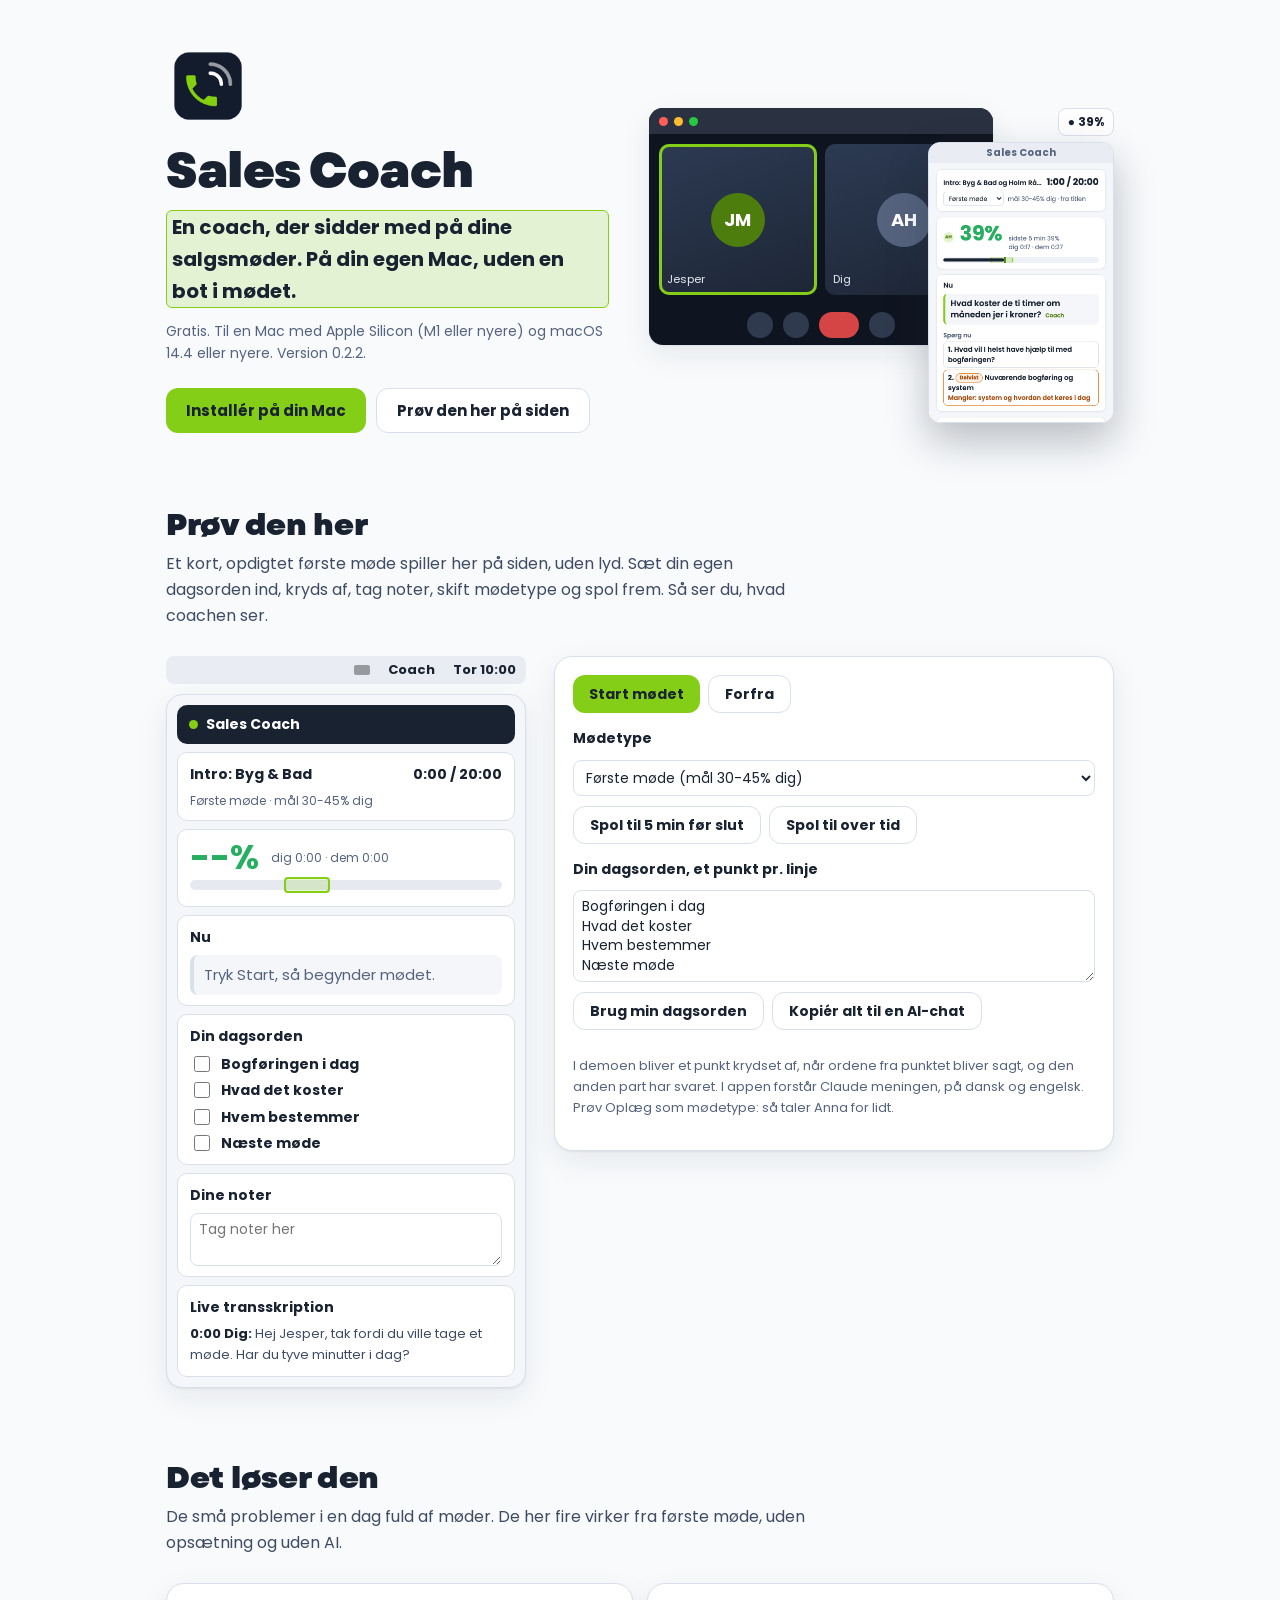
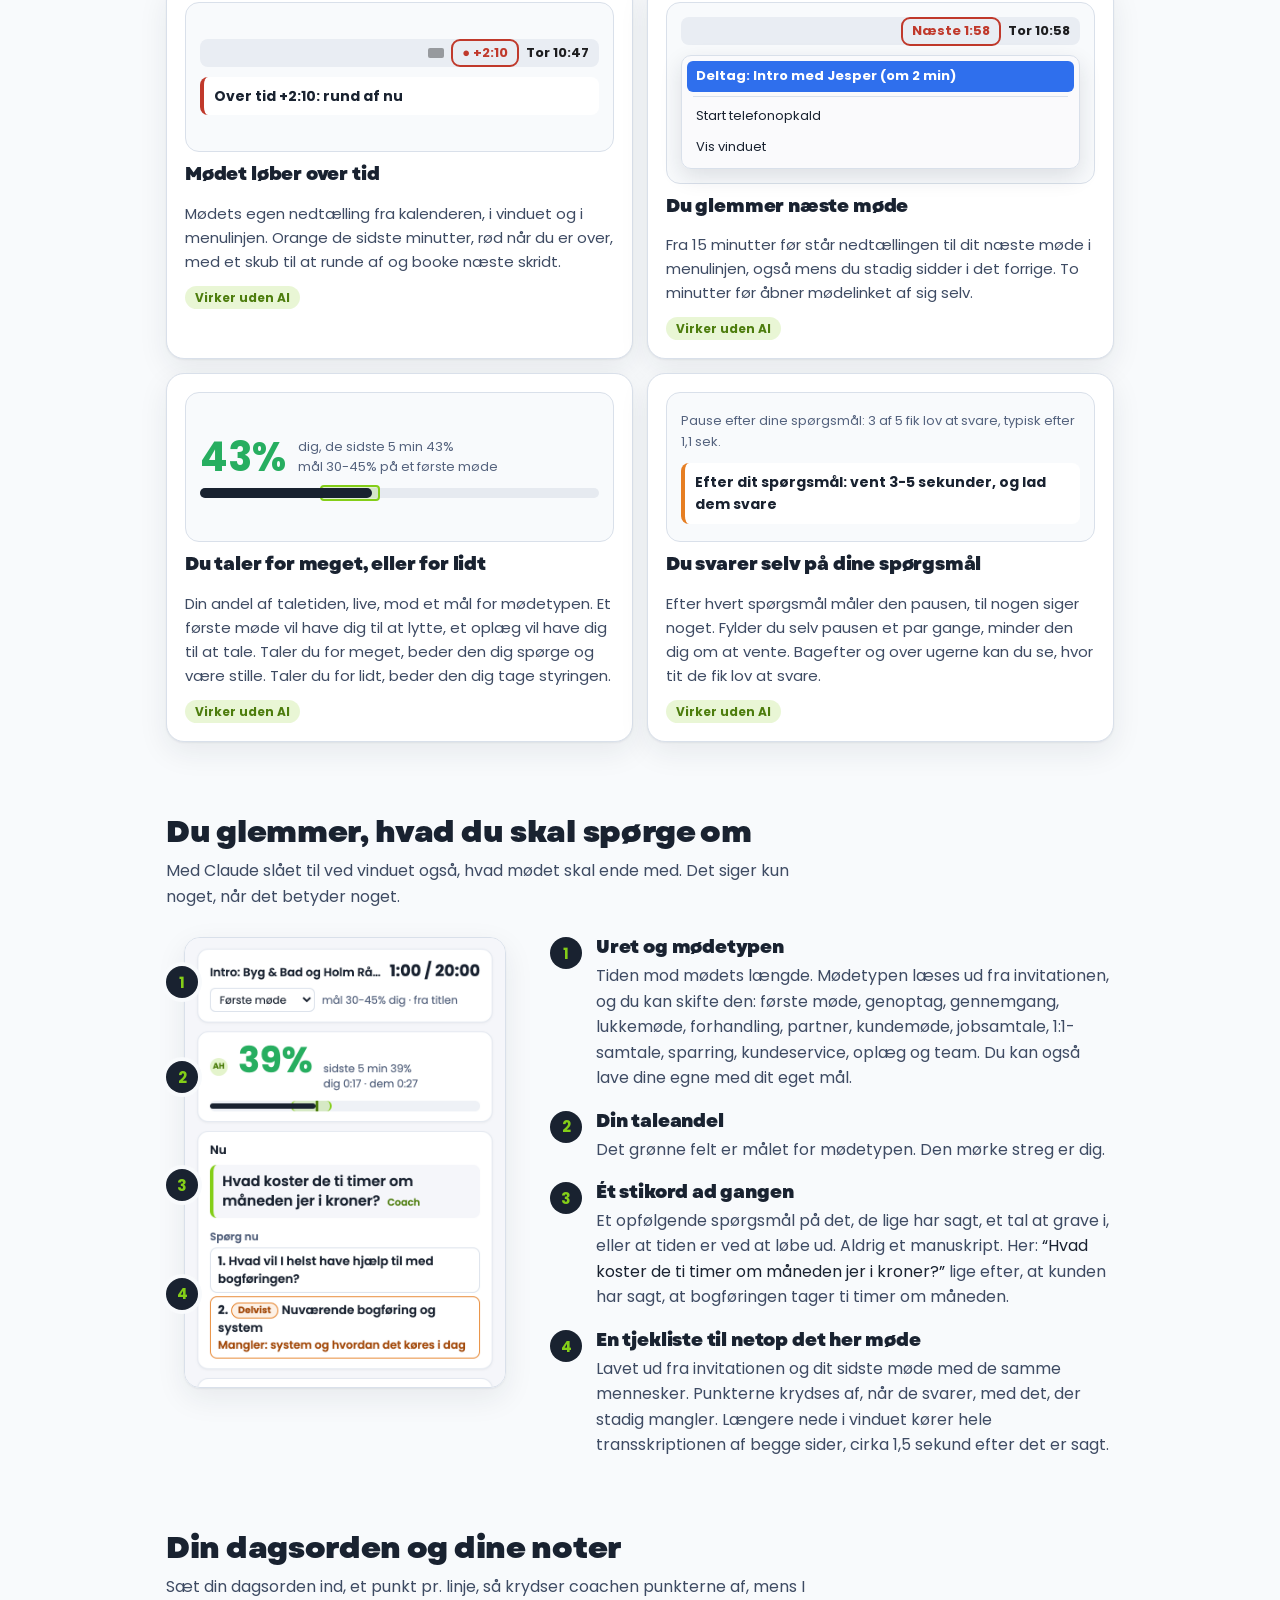
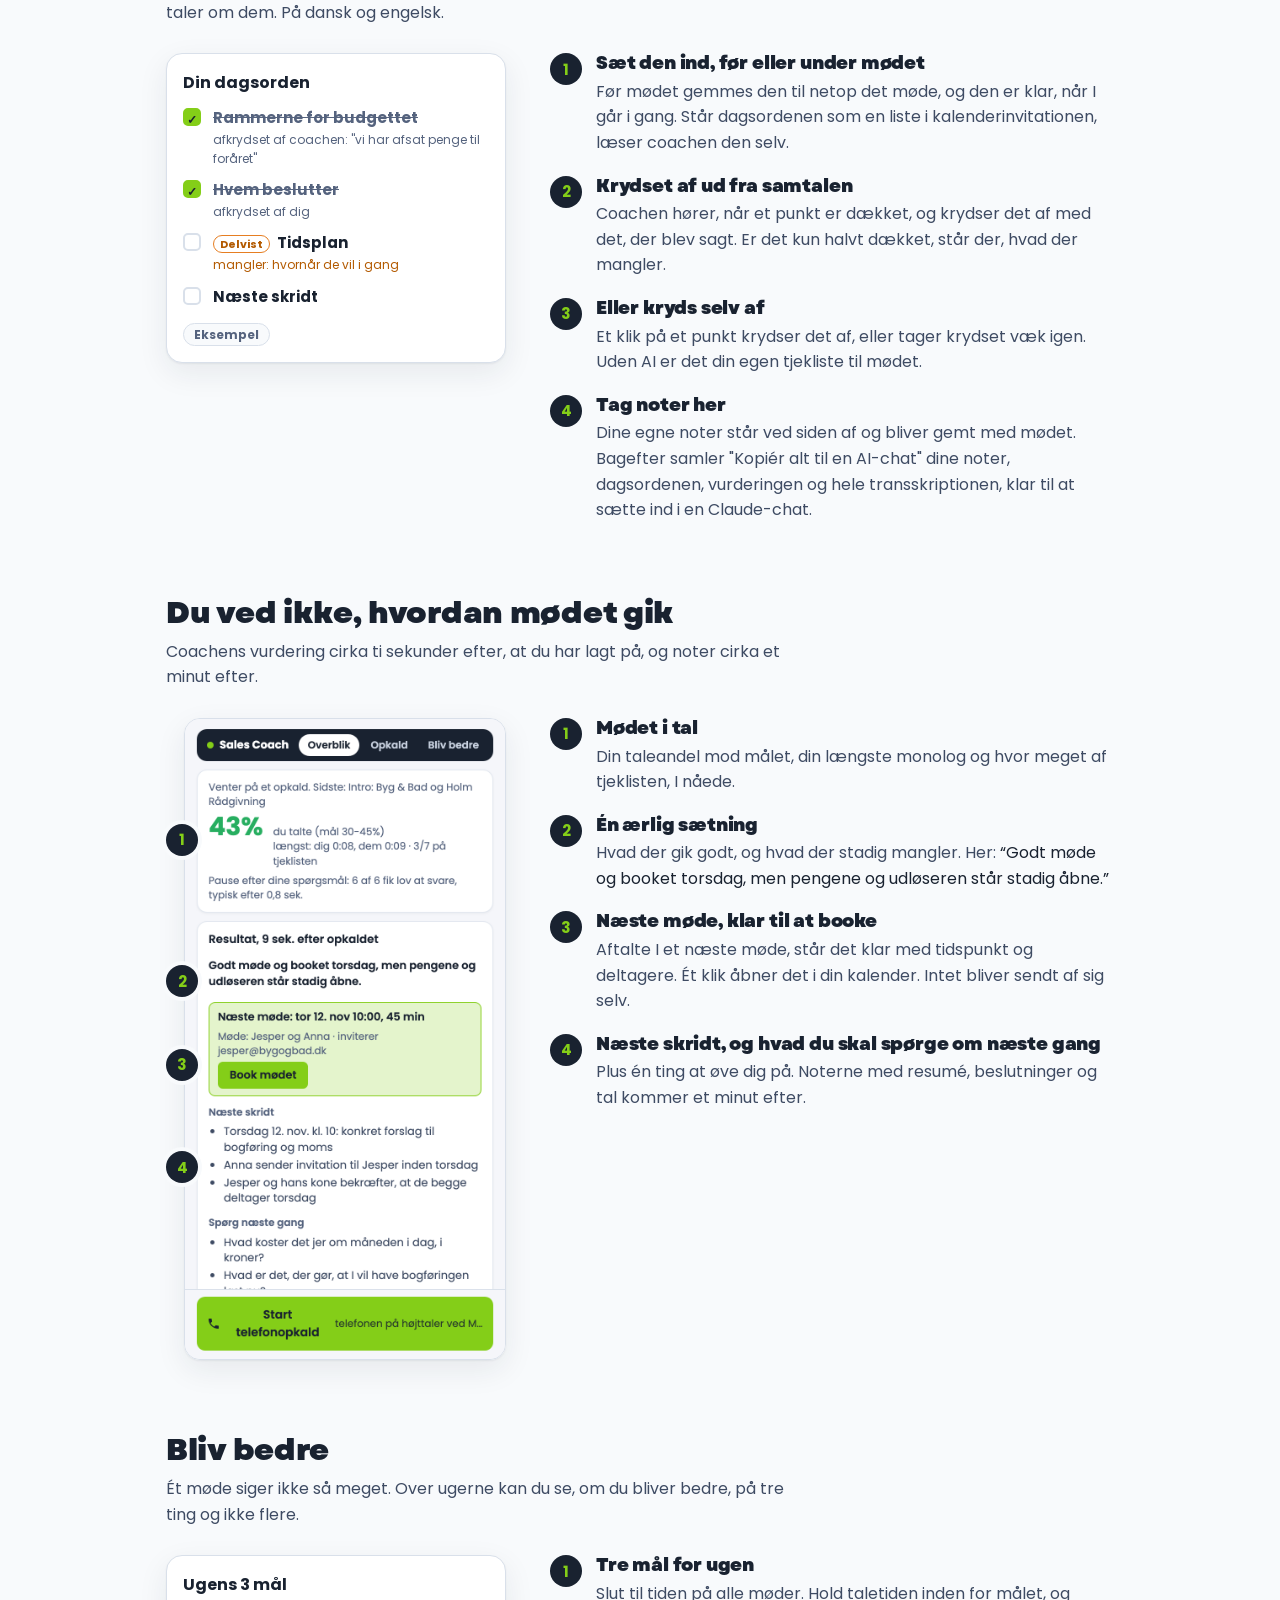
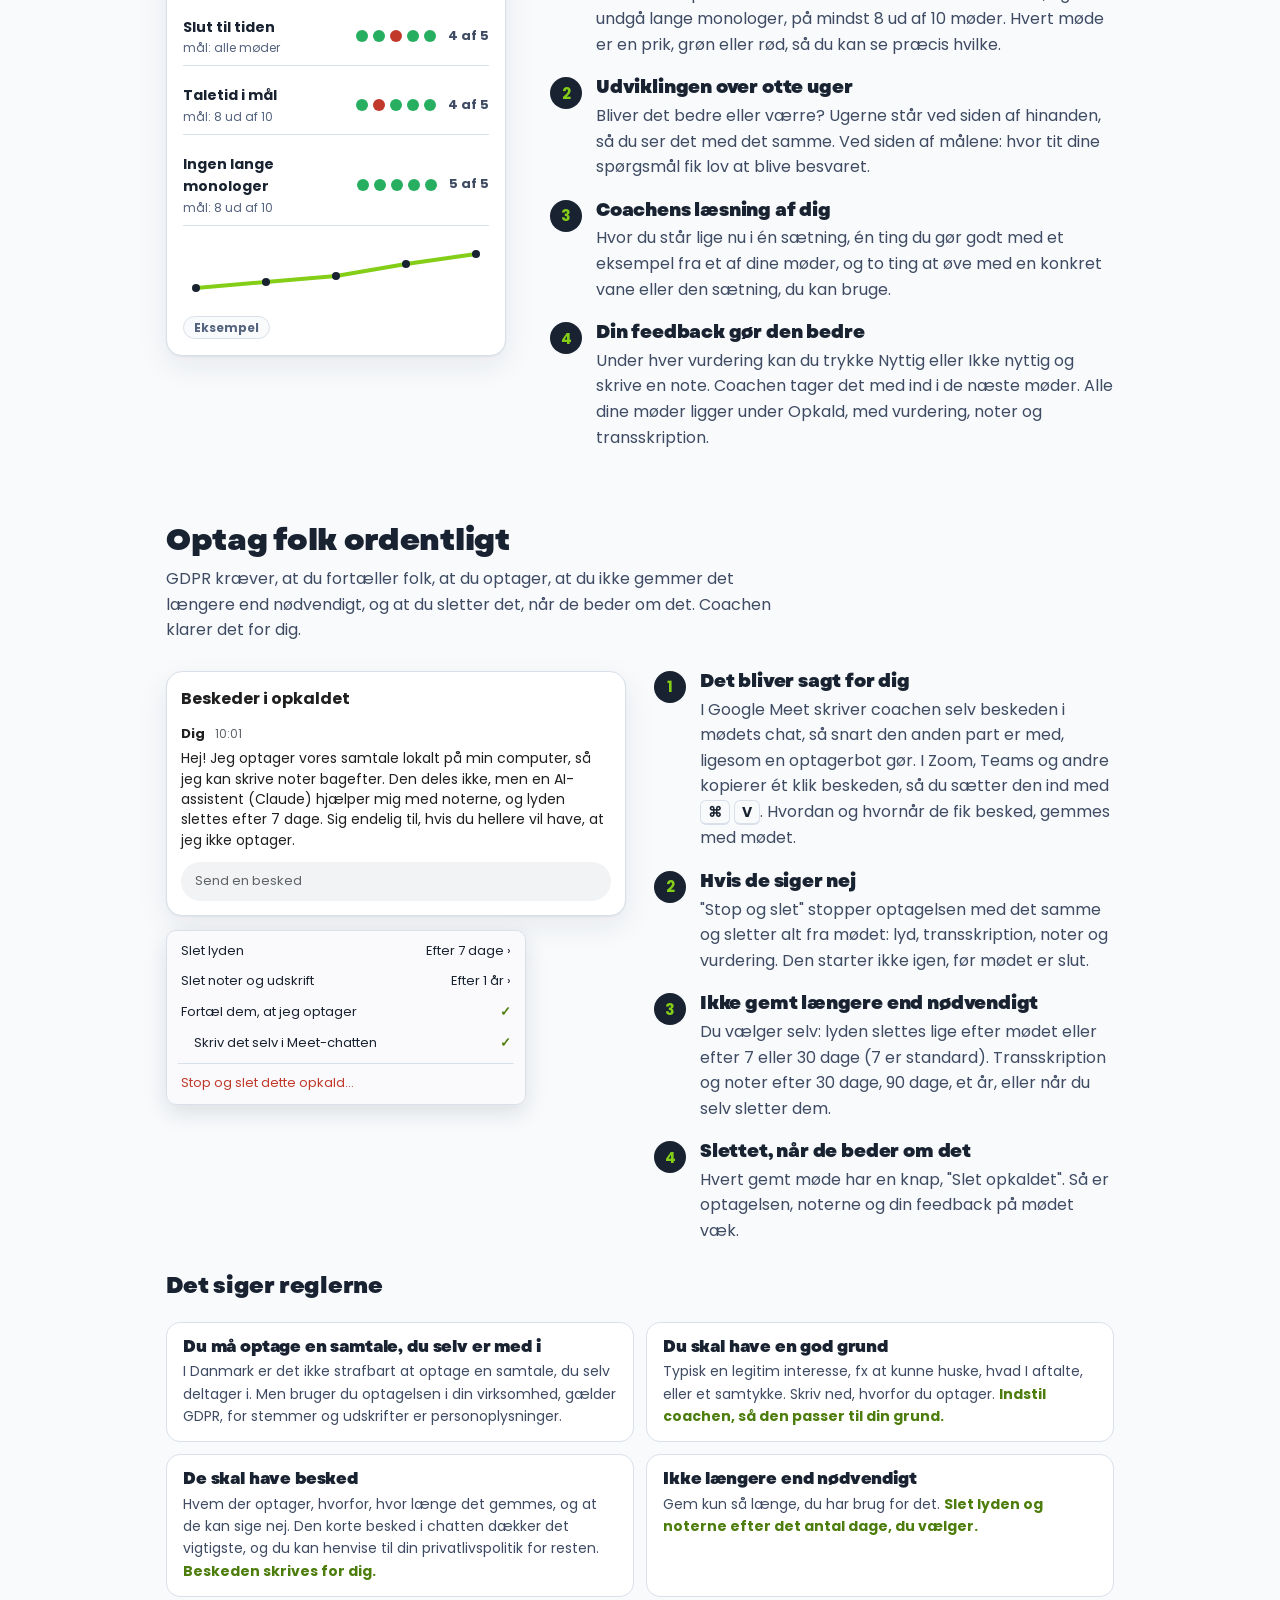
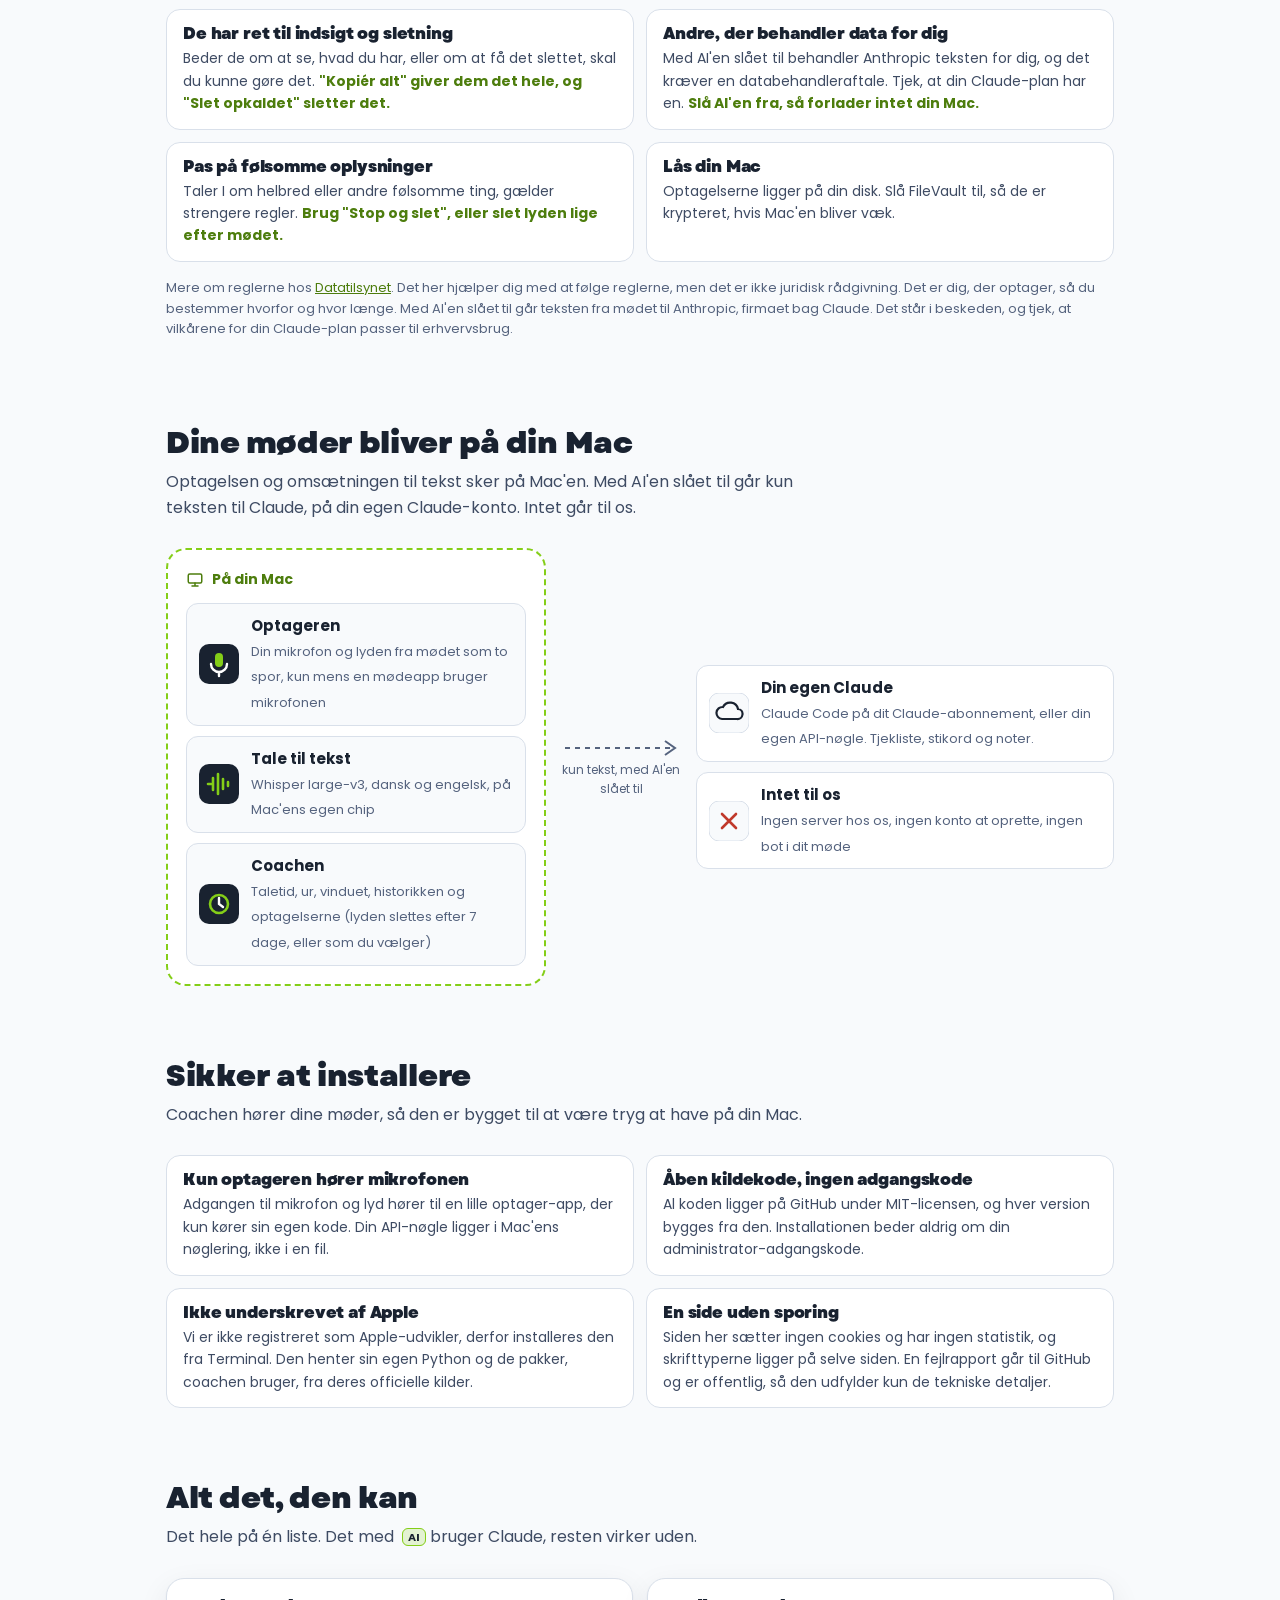
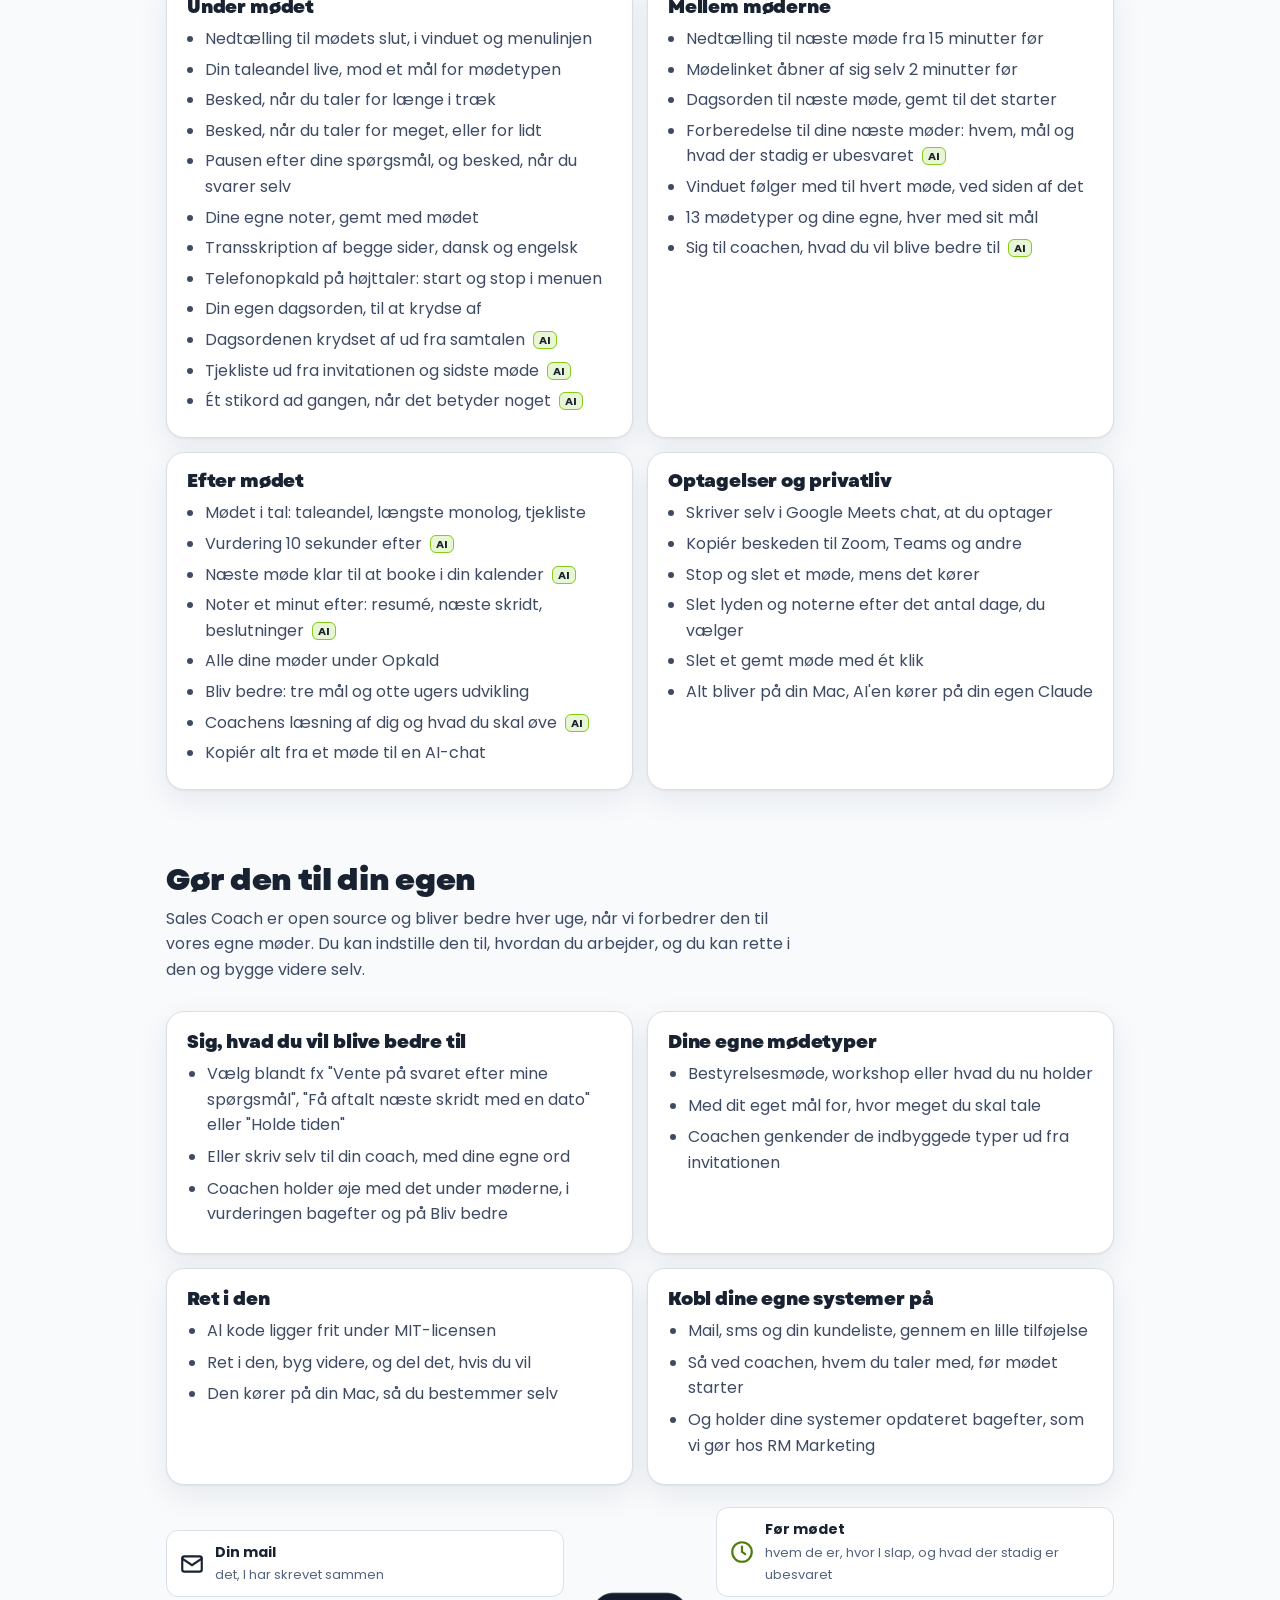
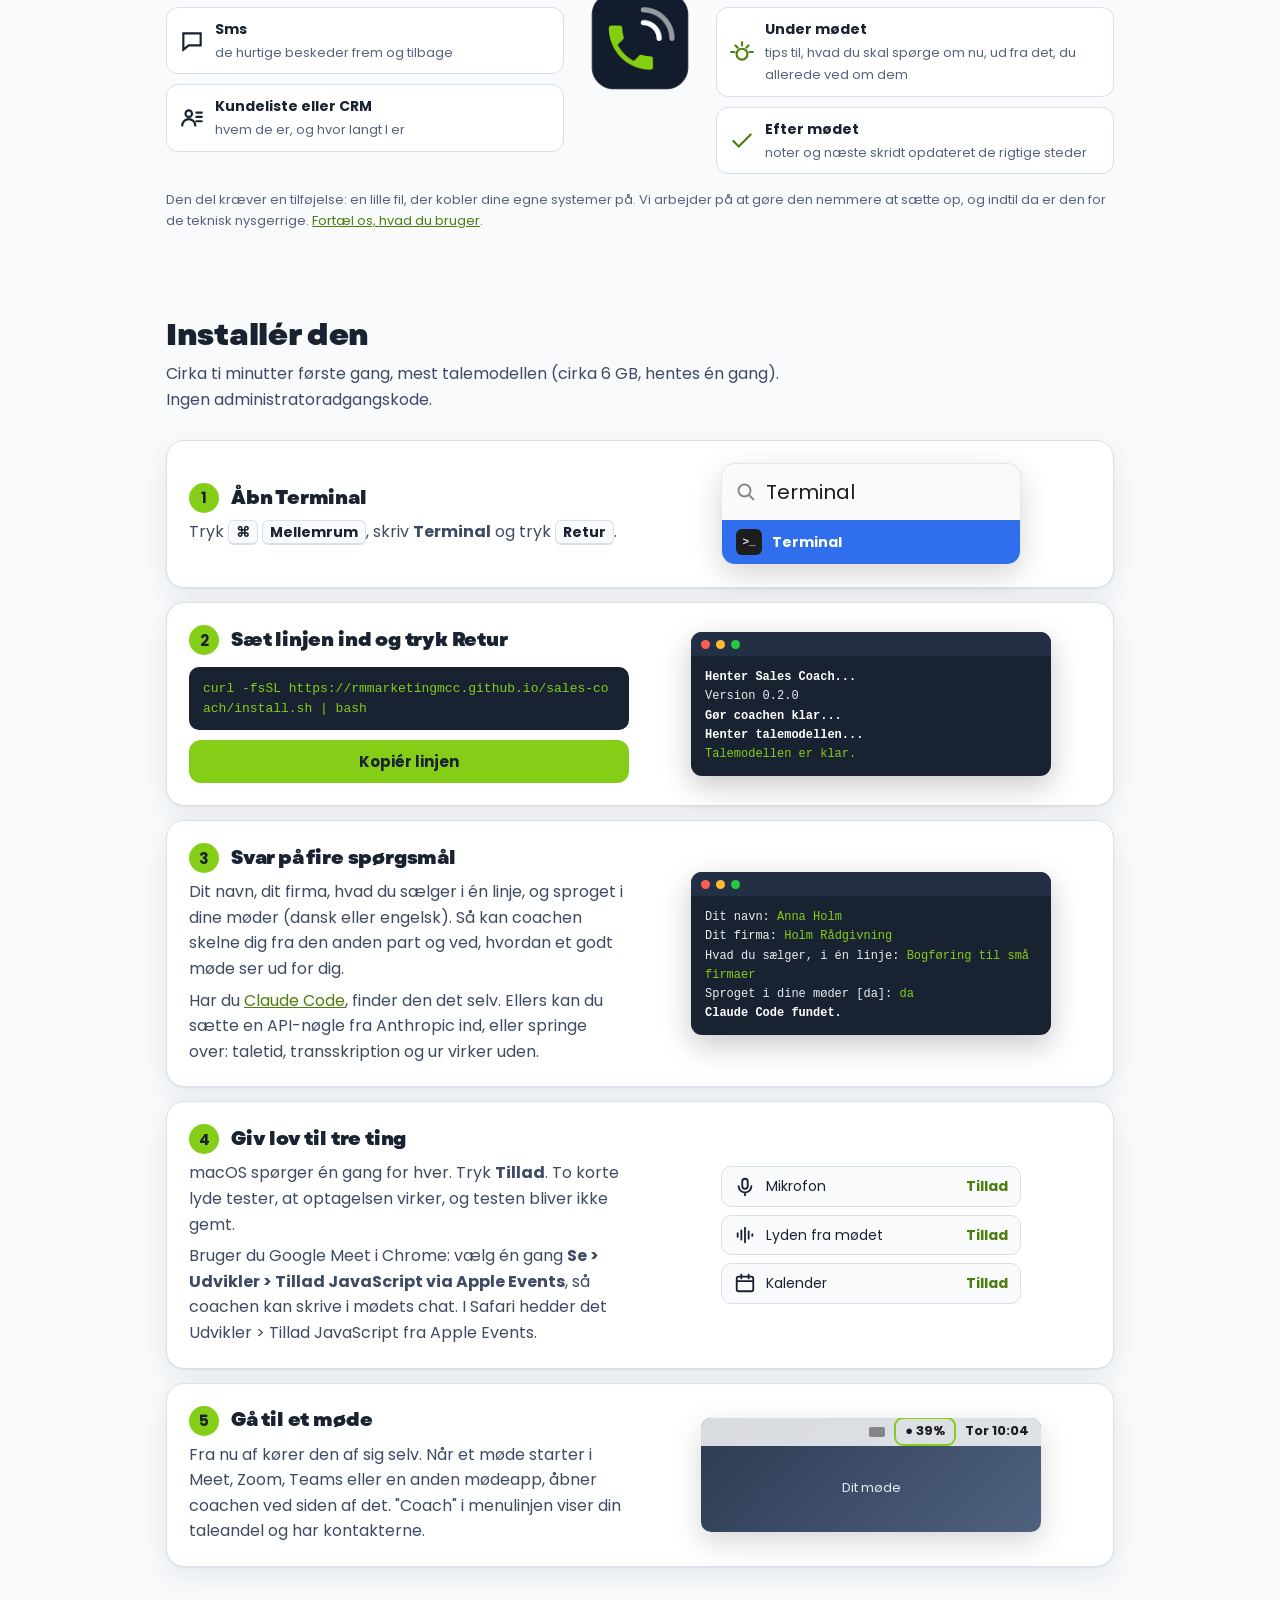
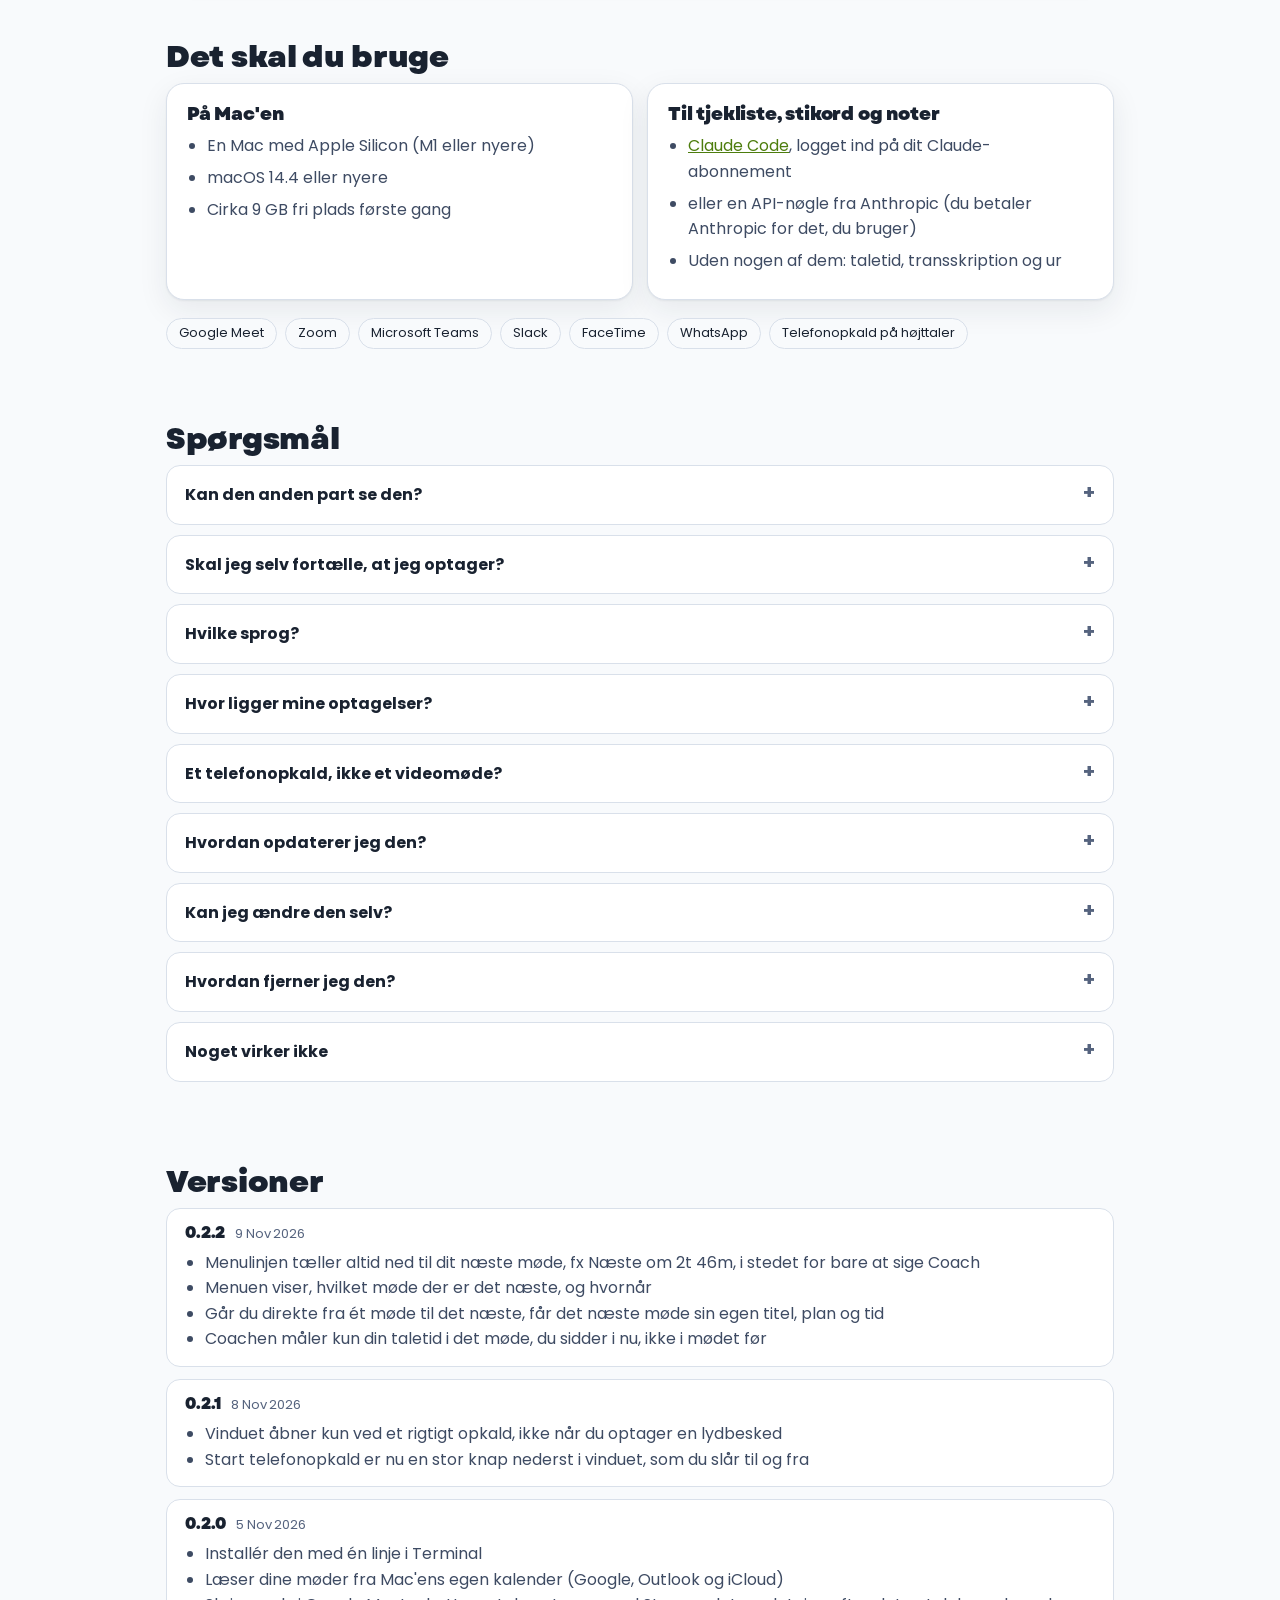
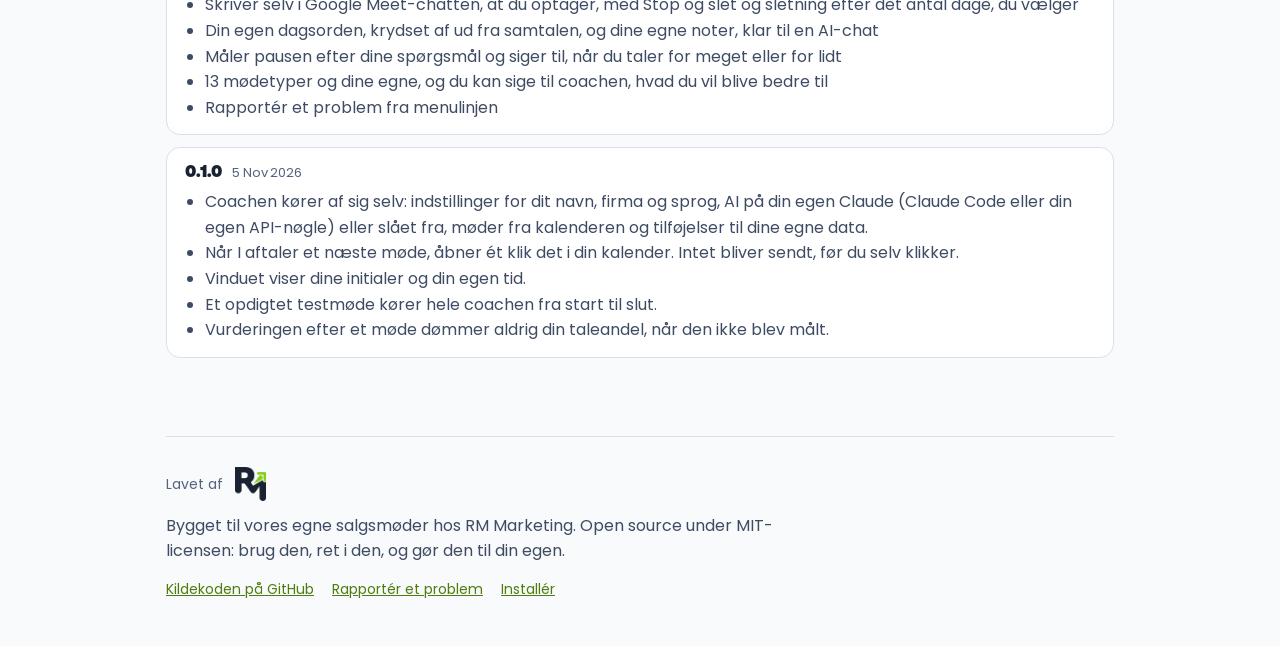
==== commit 305054d0: "Updates from the menu bar: 'Ny version: opdater' (checked daily), only the coach is swapped while th" ====
--- a/docs/index.html
+++ b/docs/index.html
@@ -721,7 +721,7 @@
 
   <section id="advanced">
     <h2>Gør den til din egen</h2>
-    <p class="lead">Sales Coach er open source. Du kan indstille den til, hvordan du arbejder, og du kan rette i den og bygge videre selv.</p>
+    <p class="lead">Sales Coach er open source og bliver bedre hver uge, når vi forbedrer den til vores egne møder. Du kan indstille den til, hvordan du arbejder, og du kan rette i den og bygge videre selv.</p>
     <div class="cards" style="margin-bottom:22px">
       <div class="card"><h3>Sig, hvad du vil blive bedre til</h3>
         <ul><li>Vælg blandt fx "Vente på svaret efter mine spørgsmål", "Få aftalt næste skridt med en dato" eller "Holde tiden"</li>
@@ -873,7 +873,7 @@
     <details class="faq"><summary>Et telefonopkald, ikke et videomøde?</summary>
       <div>Sæt telefonen på højttaler, og vælg "Start telefonopkald" under "Coach" i menulinjen. Så optages begge stemmer gennem Mac'ens mikrofon.</div></details>
     <details class="faq"><summary>Hvordan opdaterer jeg den?</summary>
-      <div>Kør den samme linje i Terminal igen. Dine indstillinger og møder bliver liggende. Ændringerne står under <a href="#news">Versioner</a>.</div></details>
+      <div>Der kommer en ny version højst én gang om ugen. Så står der "Ny version: opdater" i menulinjen, og ét klik opdaterer den, aldrig midt i et møde. Dine indstillinger, møder og Mac'ens tilladelser bliver liggende. Ændringerne står under <a href="#news">Versioner</a>.</div></details>
     <details class="faq"><summary>Kan jeg ændre den selv?</summary>
       <div>Ja. Koden ligger frit på GitHub under MIT-licensen. Indstil, hvad coachen skal hjælpe dig med, lav dine egne mødetyper, eller ret i koden og byg videre.</div></details>
     <details class="faq"><summary>Hvordan fjerner jeg den?</summary>
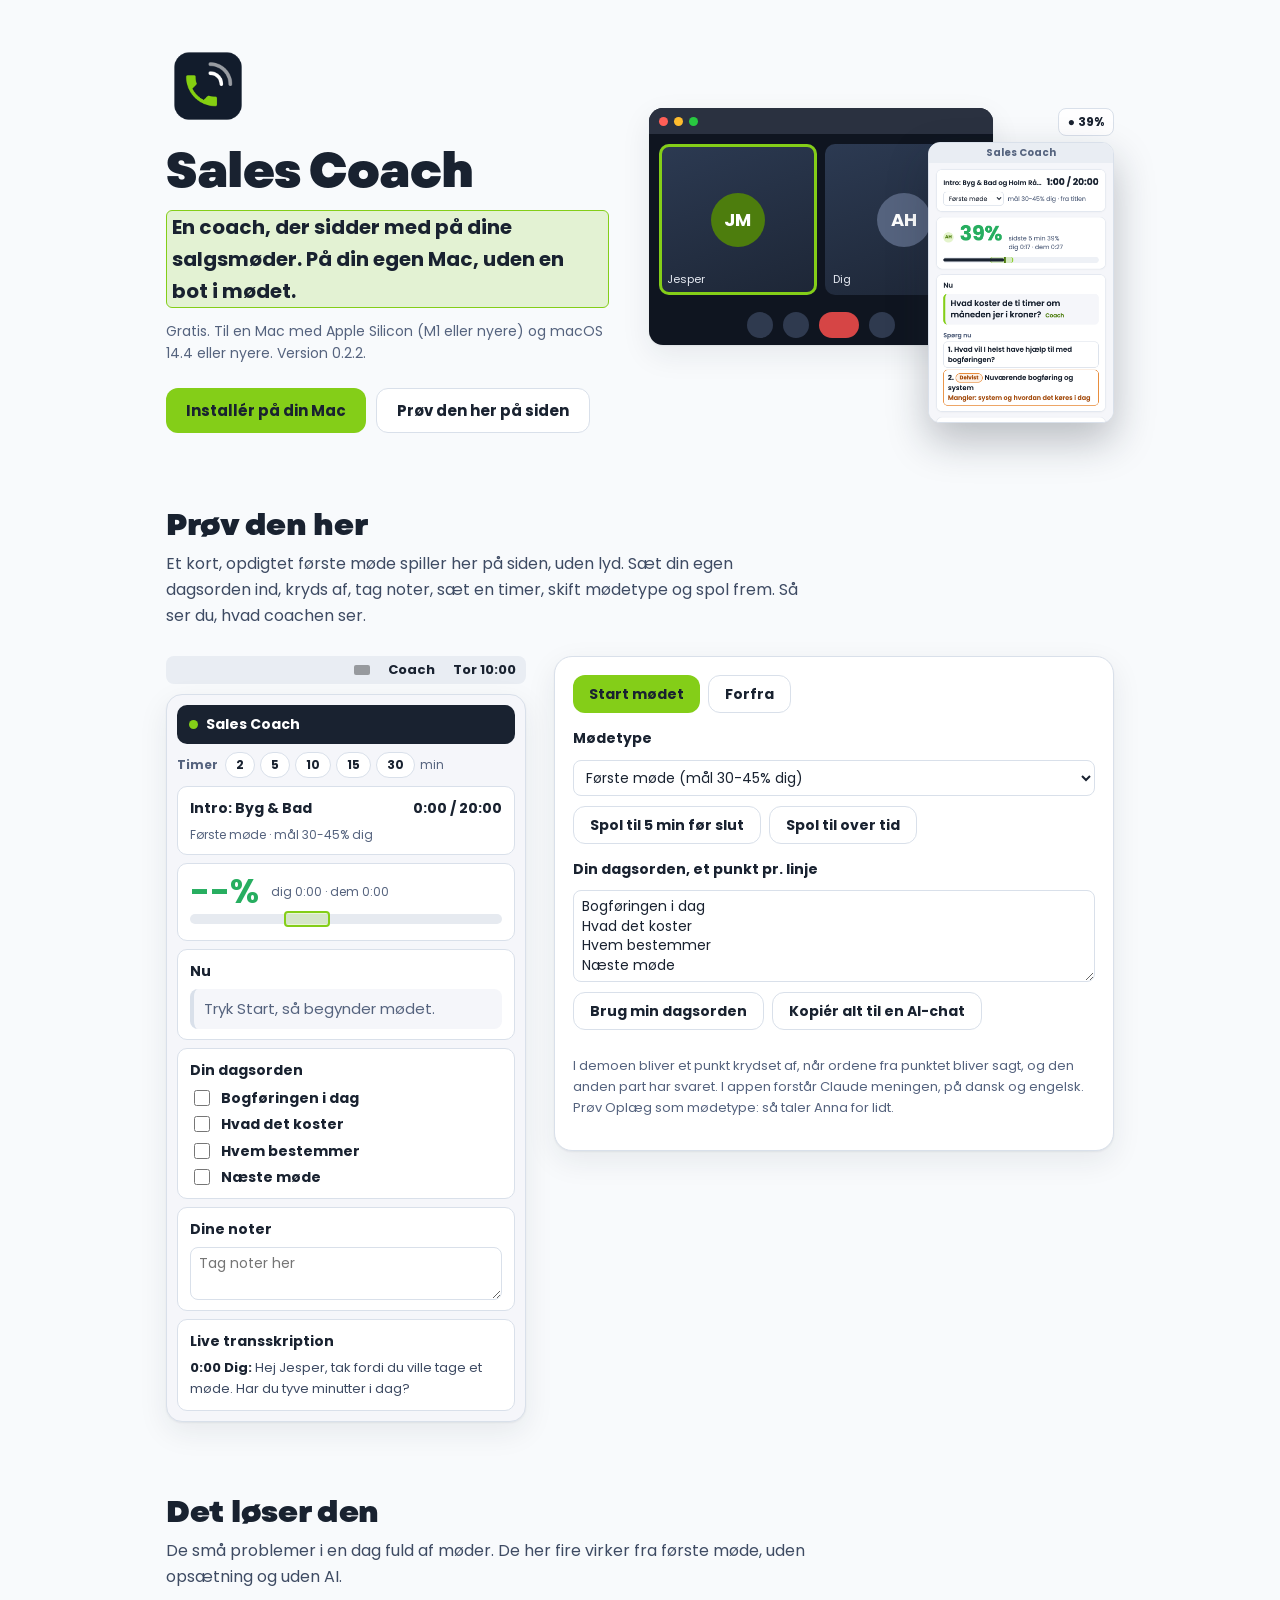
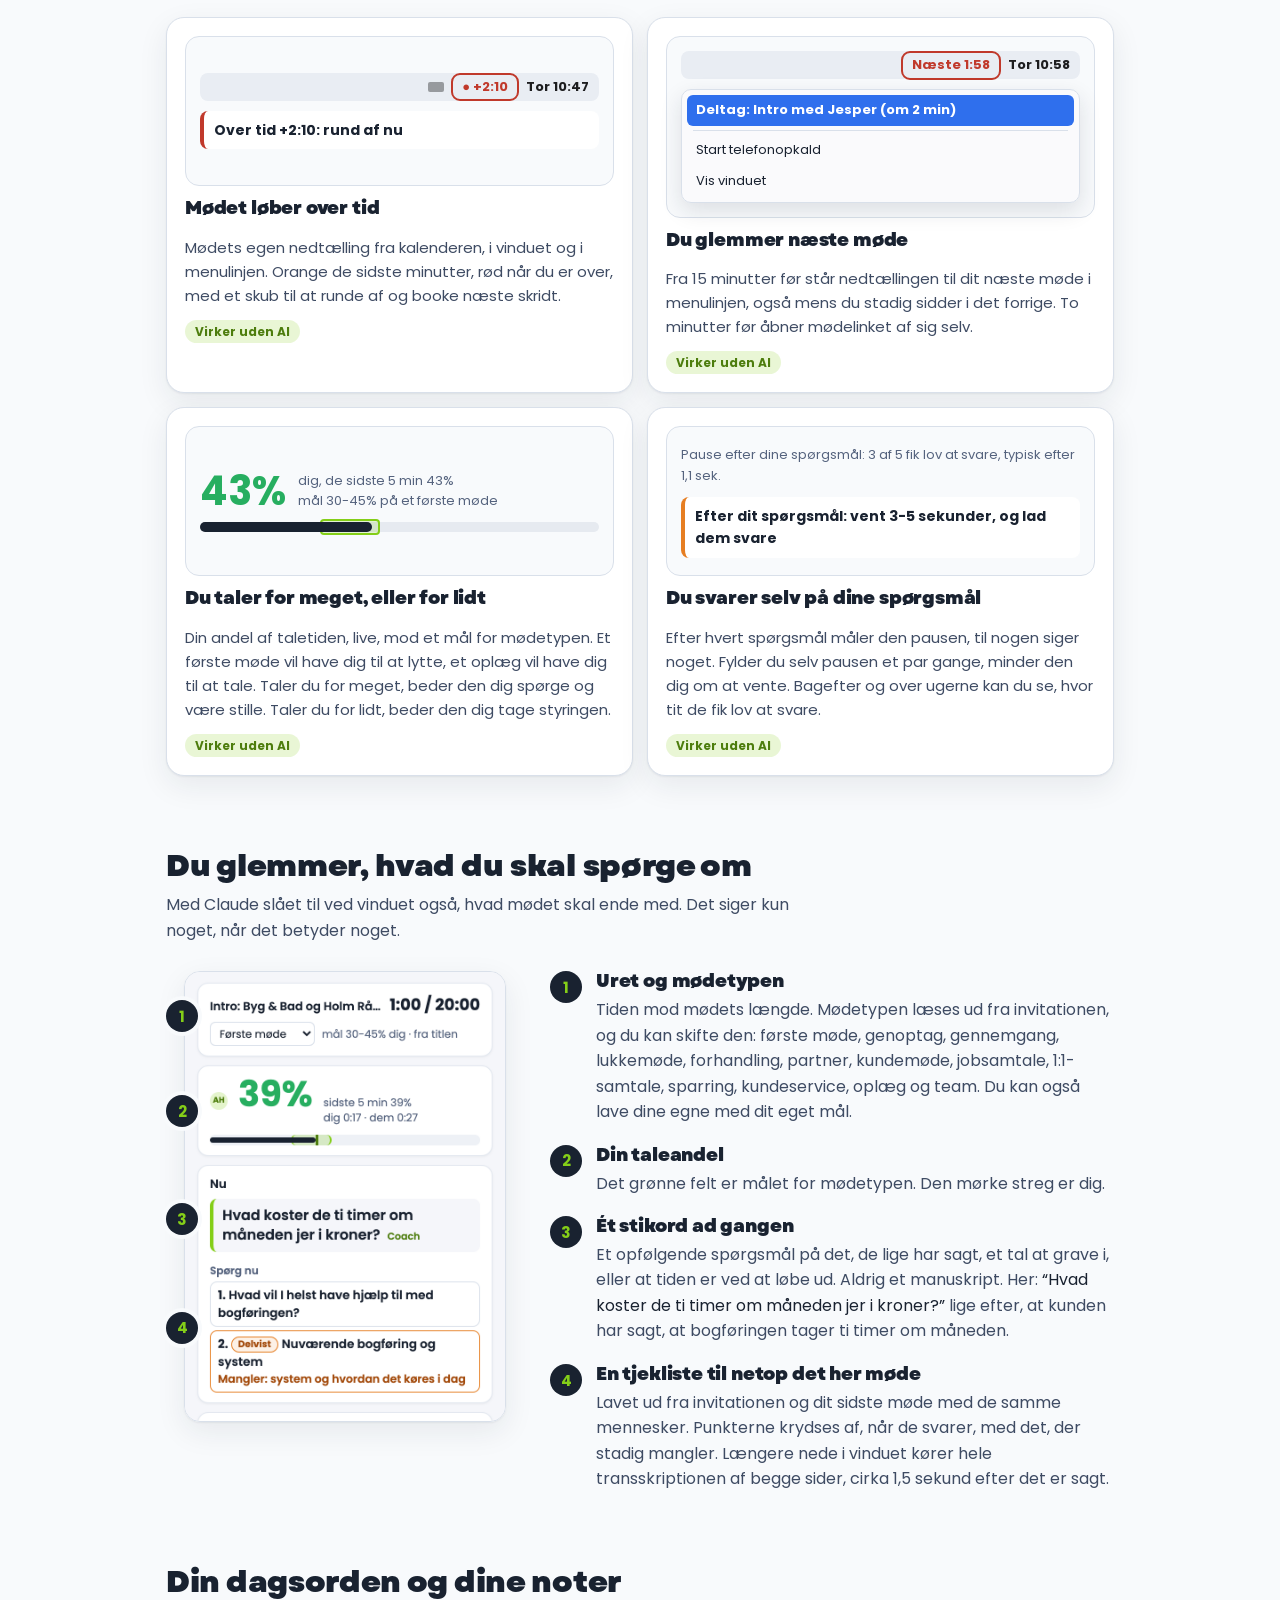
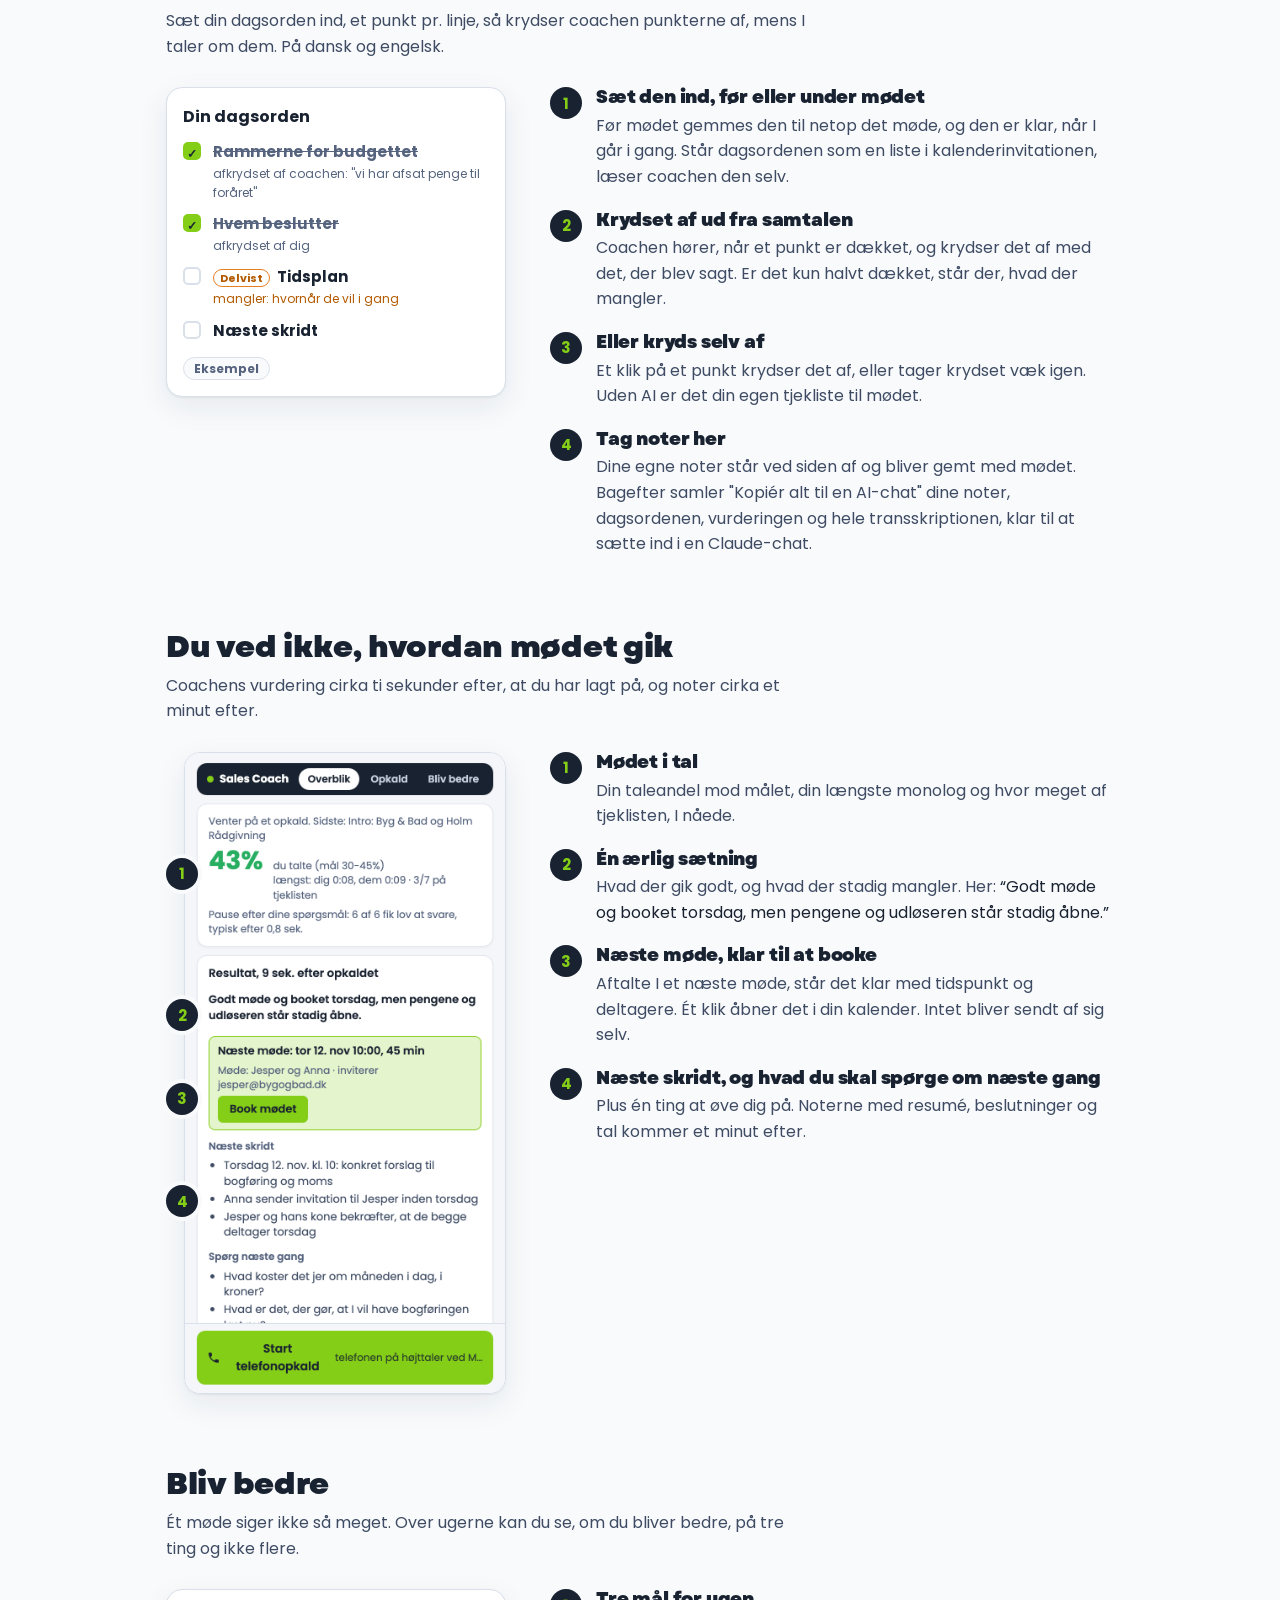
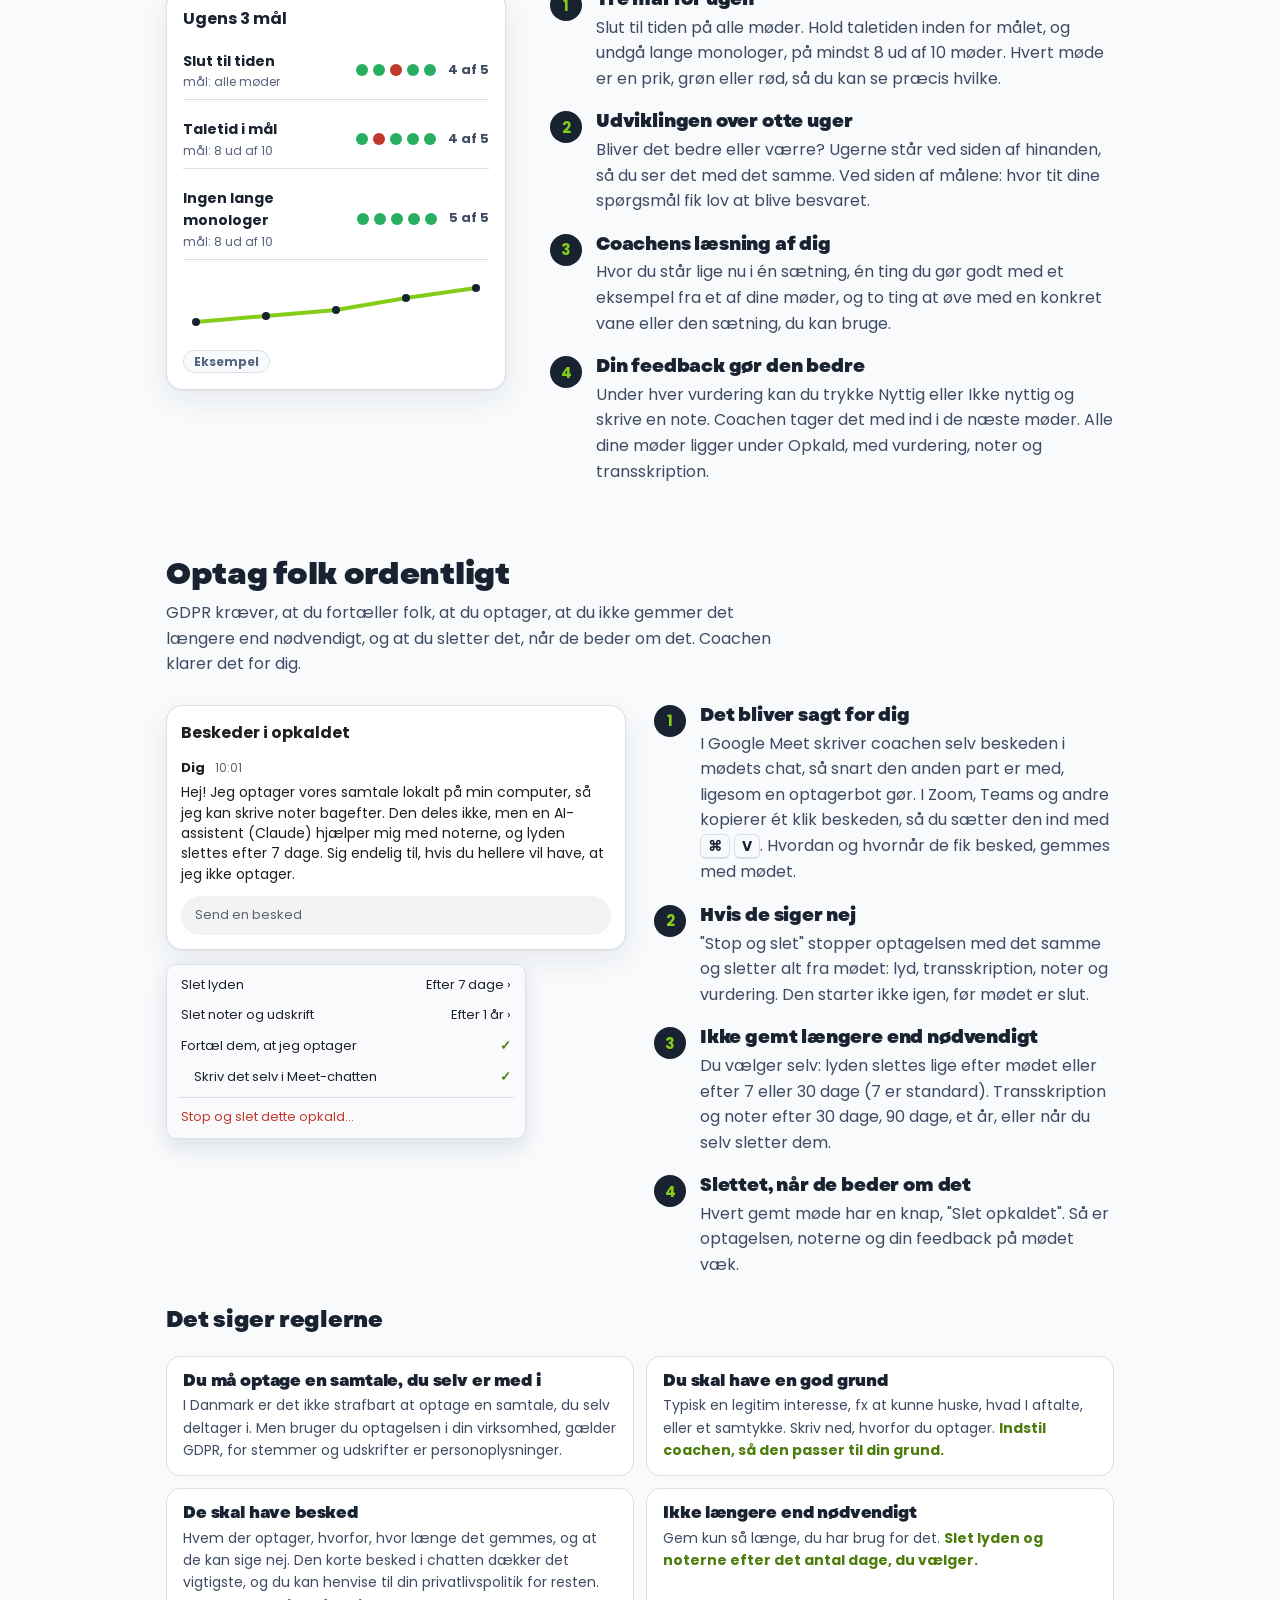
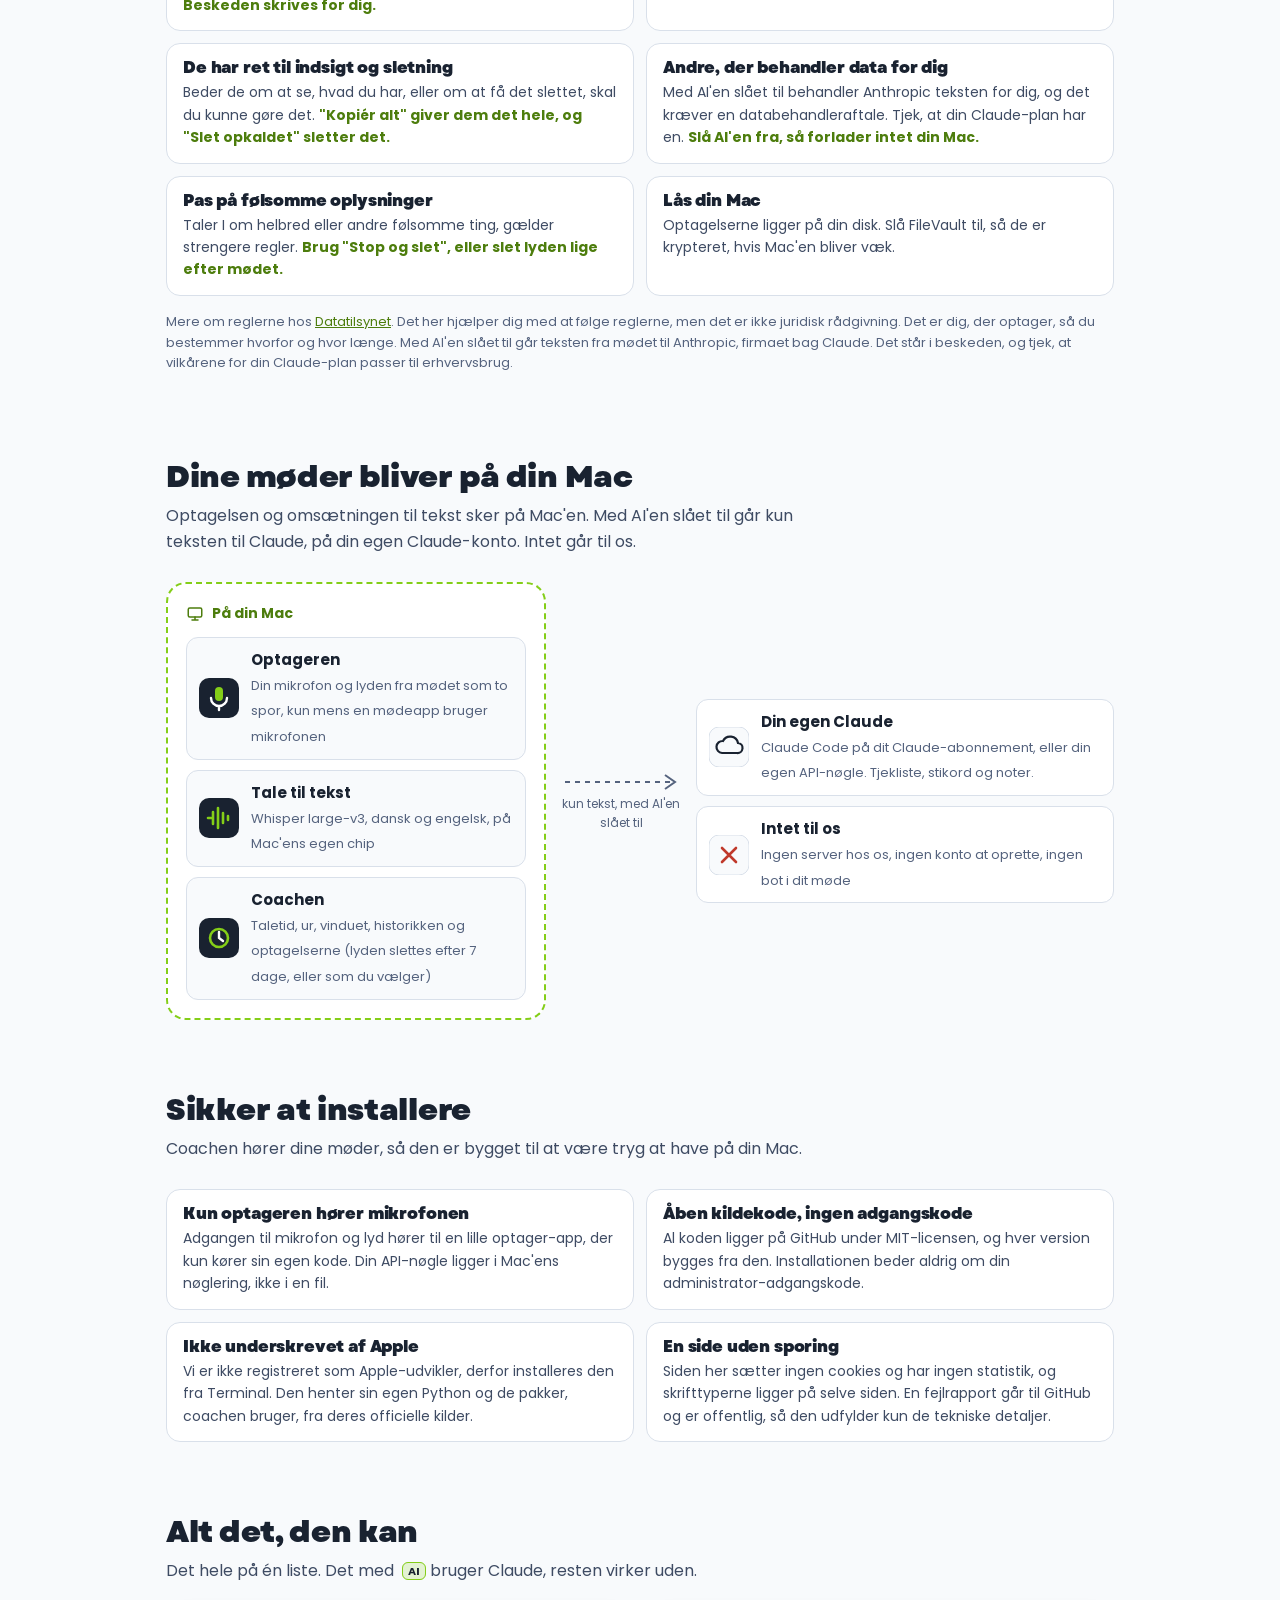
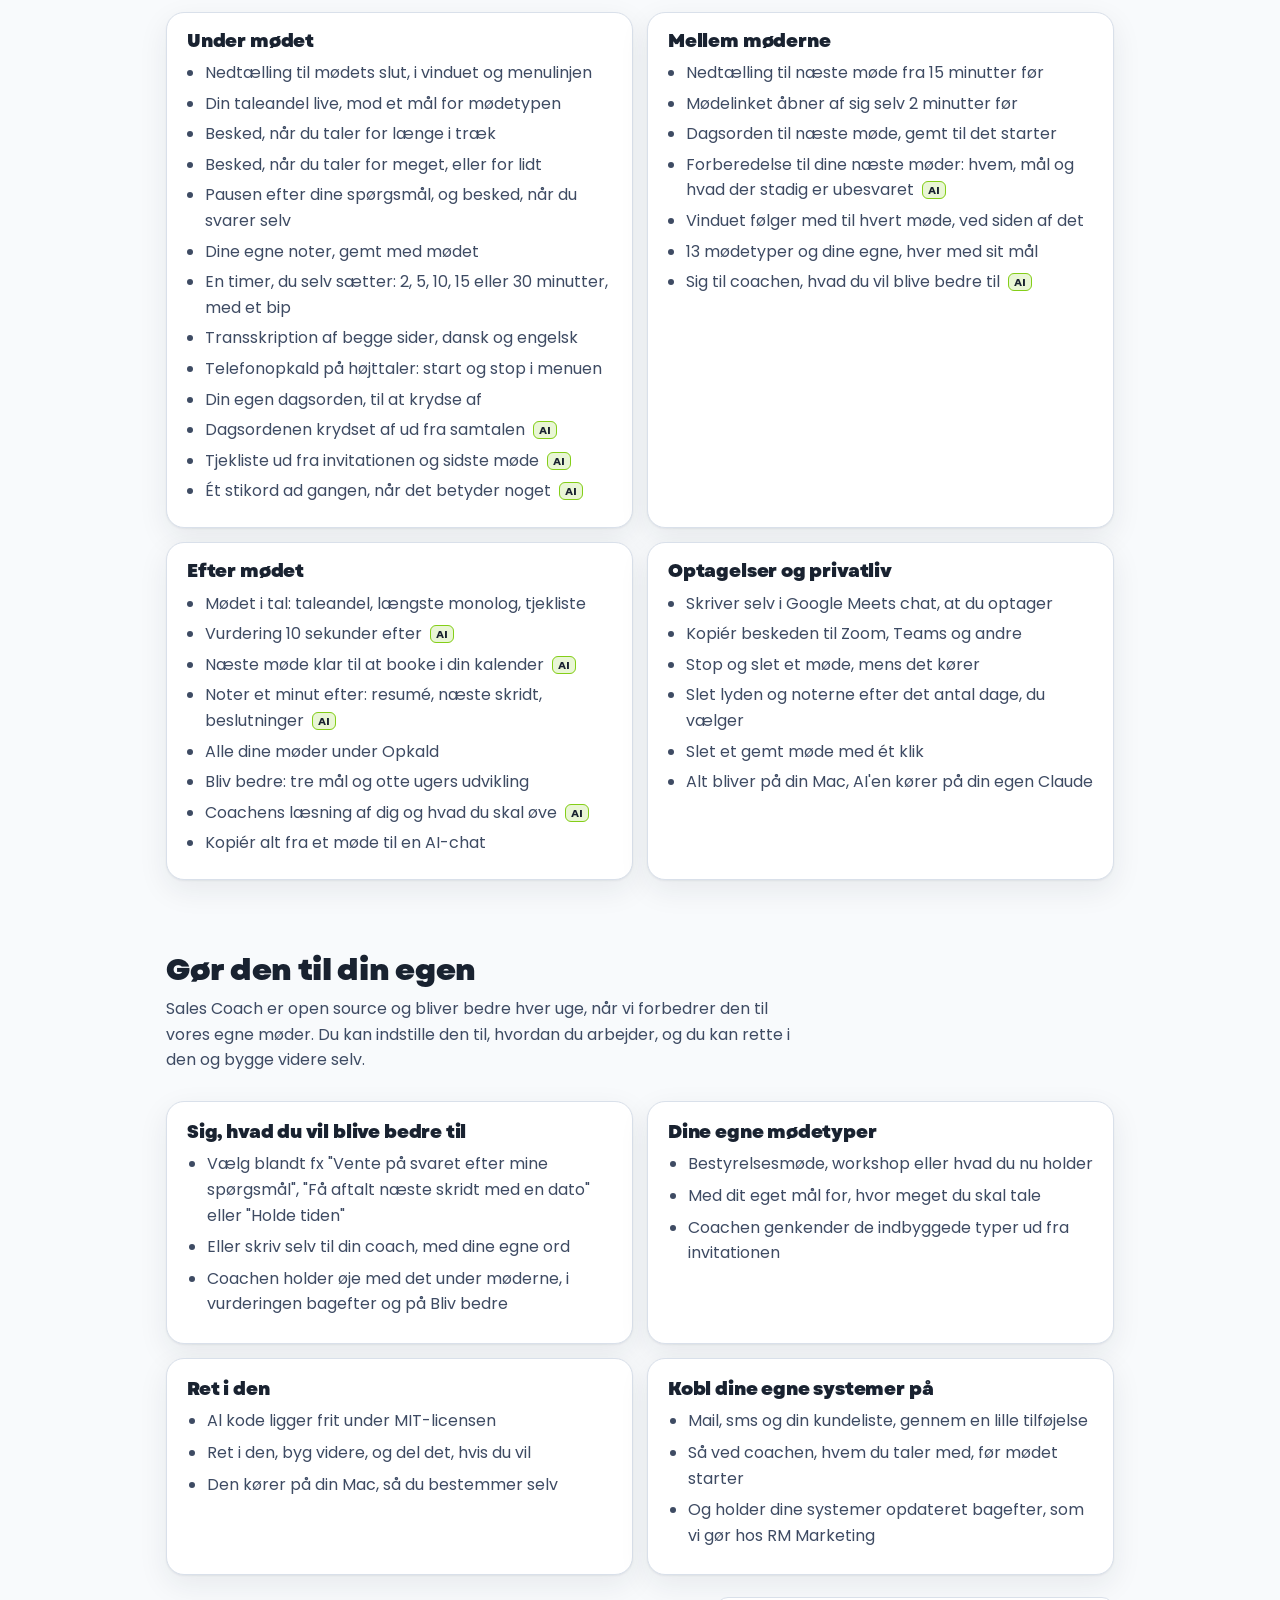
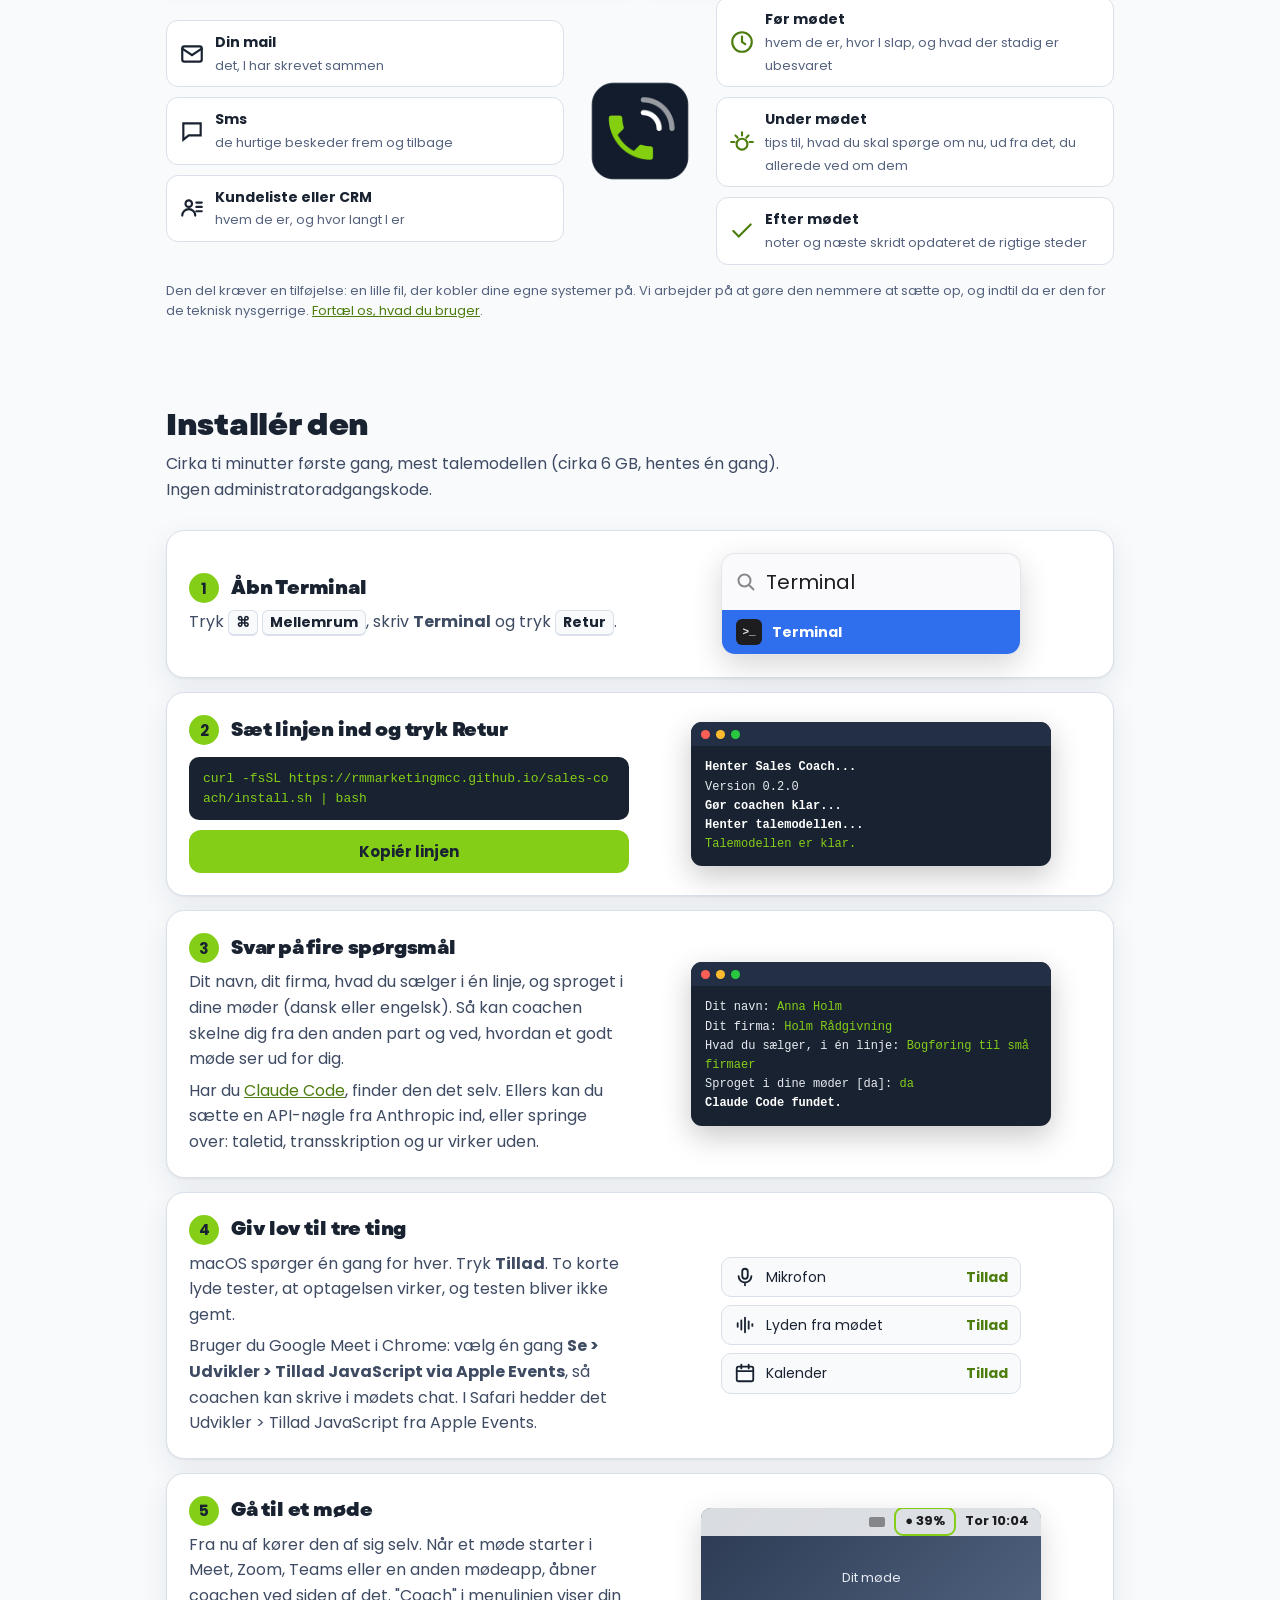
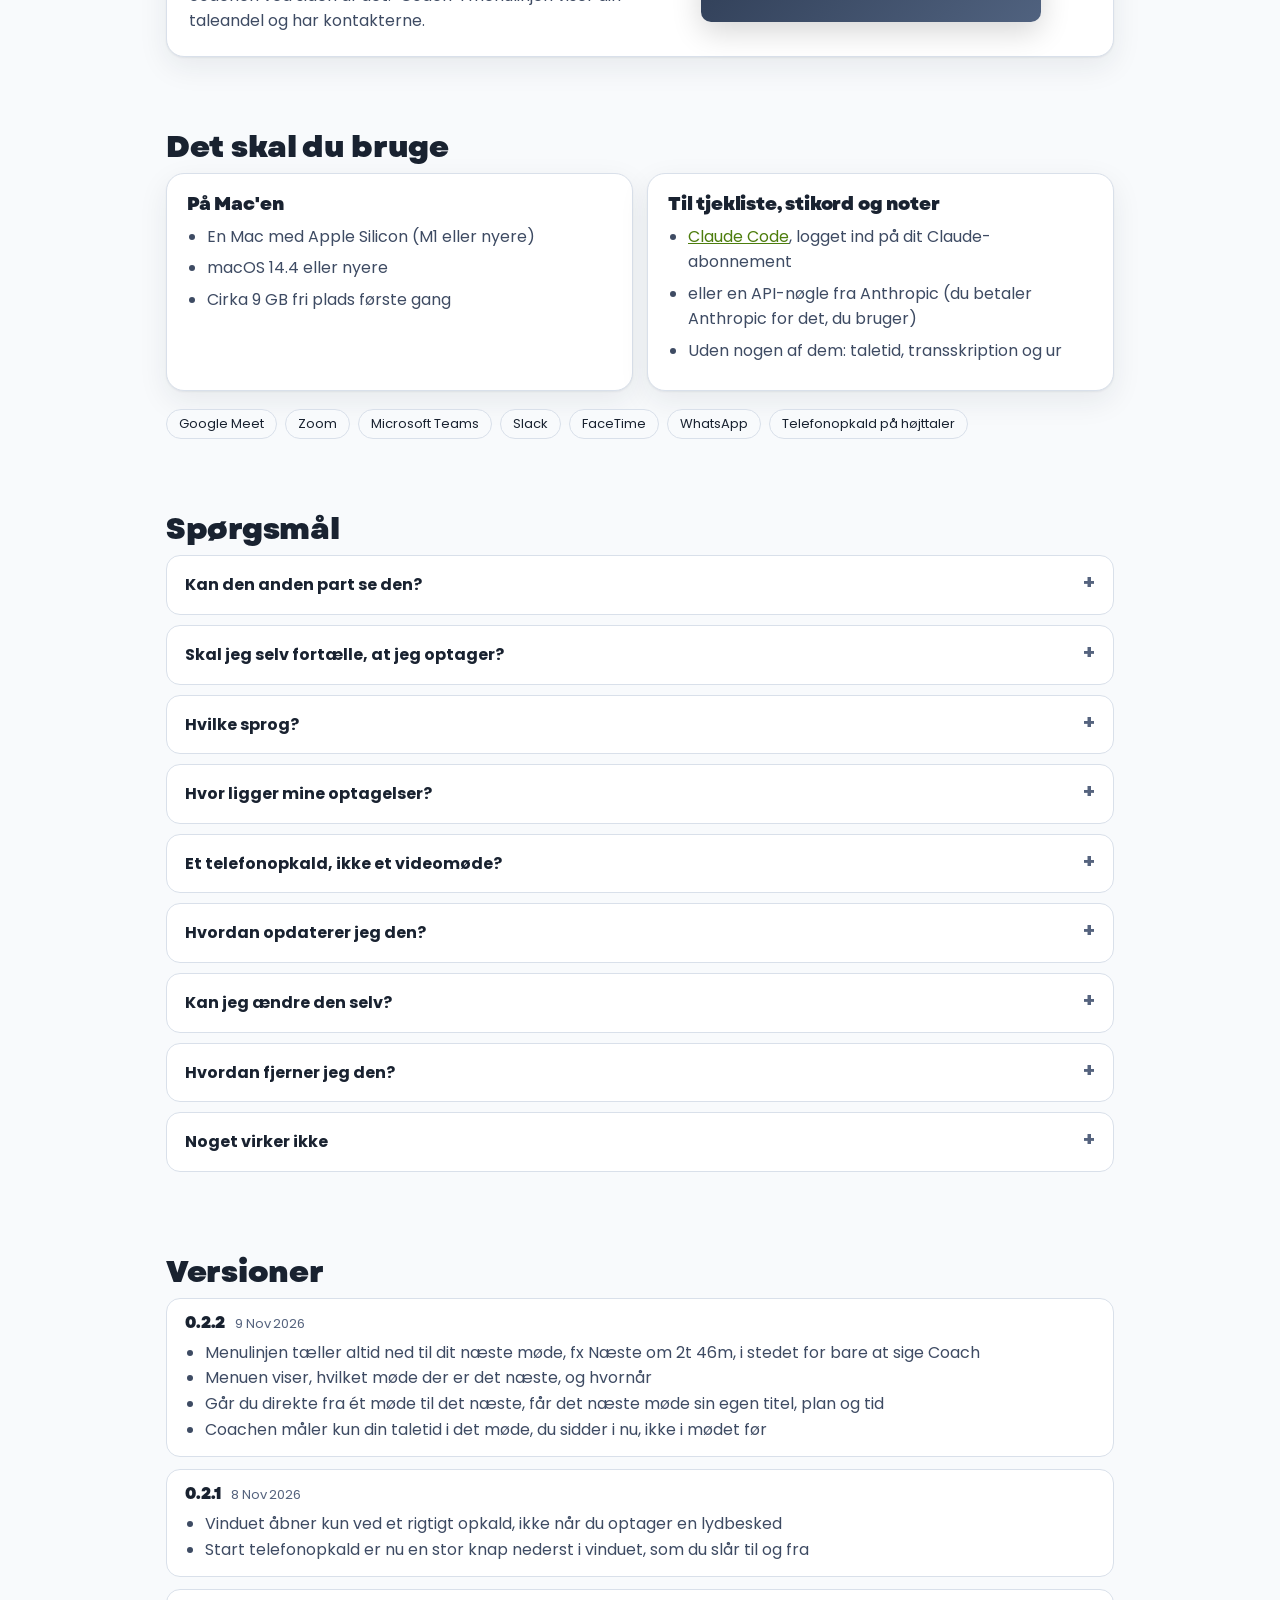
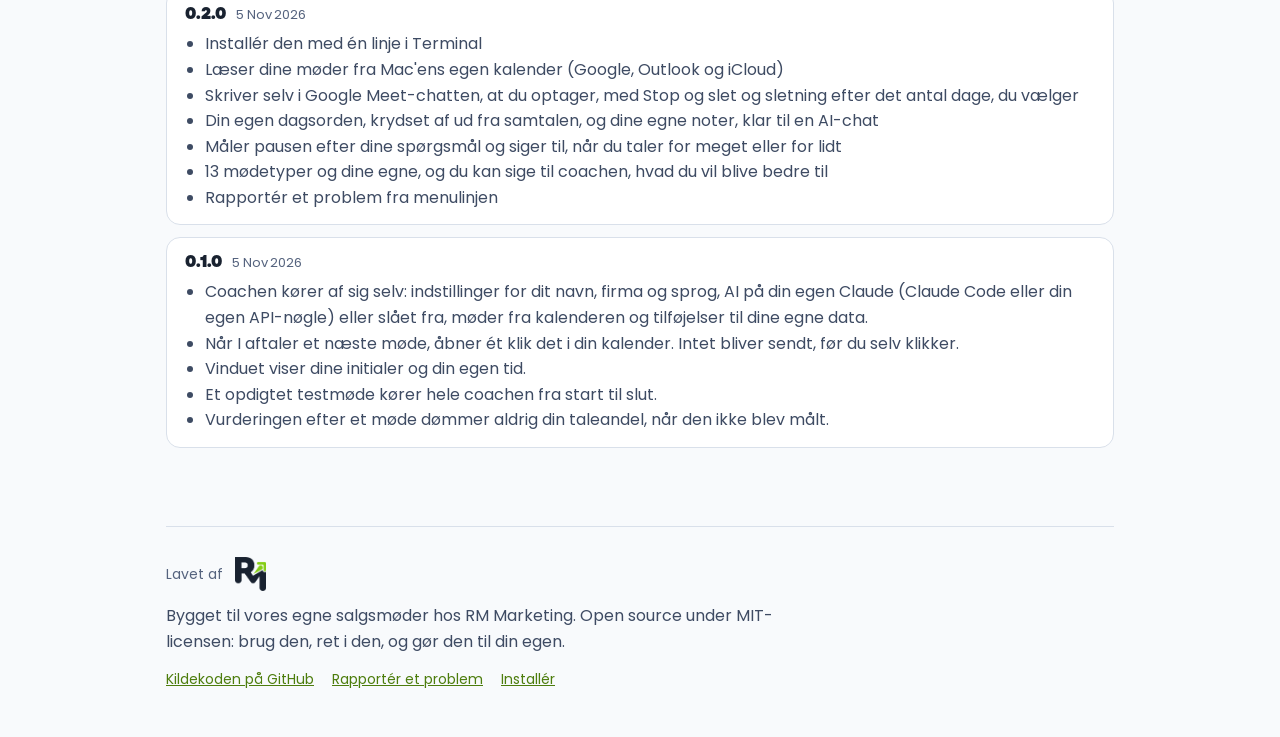
==== commit 52a436dc: "Set a timer in the window: 2, 5, 10, 15, 30 minutes or your own, with a beep at zero Co-Authored-By:" ====
--- a/docs/index.html
+++ b/docs/index.html
@@ -302,6 +302,16 @@
   .dres[hidden] { display: none; }
   .dverdict { font-weight: 700; margin: 0; }
   .dbook { display: grid; gap: 2px; background: var(--lime-soft); border: 1px solid var(--lime); border-radius: 8px; padding: 8px 10px; }
+  /* the timer you set yourself, as in the window */
+  .dtimer { display: flex; align-items: center; gap: 5px; flex-wrap: wrap; font-size: 12px; color: var(--faint); }
+  .dtimer b { margin-right: 2px; }
+  .dtimer button { font: 600 12px Poppins, sans-serif; border: 1px solid var(--line); background: #fff; color: var(--ink); border-radius: 999px; padding: 3px 10px; cursor: pointer; }
+  .dtimer button:hover { border-color: var(--lime); }
+  .dtimer .dtleft { font: 800 22px Poppins, sans-serif; line-height: 1; color: var(--ink); font-variant-numeric: tabular-nums; }
+  .dtimer .dtlbl { margin-right: auto; font-weight: 600; }
+  .dtimer.warn .dtleft { color: #b35a00; }
+  .dtimer.over { background: #c0392b; border-radius: 10px; padding: 6px 10px; }
+  .dtimer.over .dtleft, .dtimer.over .dtlbl { color: #fff; }
   .dctl { display: grid; gap: 10px; align-content: start; background: var(--card); border: 1px solid var(--line); border-radius: 18px; padding: 18px; box-shadow: var(--shadow); }
   .dbtns { display: flex; gap: 8px; flex-wrap: wrap; }
   .dbtns .btn { padding: 11px 16px; font-size: 14px; }
@@ -377,12 +387,13 @@
 
   <section id="try">
     <h2>Prøv den her</h2>
-    <p class="lead">Et kort, opdigtet første møde spiller her på siden, uden lyd. Sæt din egen dagsorden ind, kryds af, tag noter, skift mødetype og spol frem. Så ser du, hvad coachen ser.</p>
+    <p class="lead">Et kort, opdigtet første møde spiller her på siden, uden lyd. Sæt din egen dagsorden ind, kryds af, tag noter, sæt en timer, skift mødetype og spol frem. Så ser du, hvad coachen ser.</p>
     <div class="demo">
       <div class="dleft">
         <div class="dmenubar" aria-hidden="true"><span class="dgrey"></span><span id="d-mb" class="dpill">Coach</span><span>Tor 10:00</span></div>
         <div class="dwin">
           <div class="dhead"><span class="ddot"></span>Sales Coach</div>
+          <div id="d-timer" class="dtimer"></div>
           <div class="dcard"><div class="drow"><b>Intro: Byg &amp; Bad</b><span id="d-clock" class="dclock">0:00 / 20:00</span></div>
             <div class="dsub"><span id="d-kindname">Første møde</span> · mål <span id="d-target">30-45</span>% dig</div></div>
           <div class="dcard"><div class="dtalk"><b id="d-share" class="ok">--%</b><span id="d-split" class="dsub">dig 0:00 · dem 0:00</span></div>
@@ -682,6 +693,7 @@
         <li>Besked, når du taler for meget, eller for lidt</li>
         <li>Pausen efter dine spørgsmål, og besked, når du svarer selv</li>
         <li>Dine egne noter, gemt med mødet</li>
+        <li>En timer, du selv sætter: 2, 5, 10, 15 eller 30 minutter, med et bip</li>
         <li>Transskription af begge sider, dansk og engelsk</li>
         <li>Telefonopkald på højttaler: start og stop i menuen</li>
         <li>Din egen dagsorden, til at krydse af</li>
@@ -1027,6 +1039,46 @@
       catch (e) { $("d-copy").textContent = "Kunne ikke kopiere her"; }
       setTimeout(() => { $("d-copy").textContent = "Kopiér alt til en AI-chat"; }, 3000);
     };
+    // the timer: real minutes, as in the window, with the same buttons
+    let tEnd = null, tTotal = 0, tPaused = null;
+    function drawTimer() {
+      const el = $("d-timer");
+      if (tEnd == null && tPaused == null) {
+        if (el.dataset.k !== "idle") {
+          el.dataset.k = "idle";
+          el.className = "dtimer";
+          el.innerHTML = `<b>Timer</b>${[2, 5, 10, 15, 30].map((m) => `<button type="button" data-m="${m}">${m}</button>`).join("")}<span>min</span>`;
+        }
+        return;
+      }
+      const left = tPaused != null ? tPaused : tEnd - Date.now(), over = left <= 0;
+      const k = tPaused != null ? "paused" : over ? "over" : "run";
+      if (el.dataset.k !== k) {
+        el.dataset.k = k;
+        el.innerHTML = `<span class="dtleft"></span><span class="dtlbl"></span><button type="button" data-a="add">+1 min</button>`
+          + (over && tPaused == null ? "" : `<button type="button" data-a="pause">${tPaused != null ? "Fortsæt" : "Pause"}</button>`)
+          + `<button type="button" data-a="stop">Stop</button>`;
+      }
+      el.className = "dtimer" + (over && tPaused == null ? " over" : !over && left <= Math.min(60000, tTotal * 0.2) ? " warn" : "");
+      el.querySelector(".dtleft").textContent = over ? `+${mmss(-left / 1000)}` : mmss(Math.ceil(left / 1000));
+      el.querySelector(".dtlbl").textContent = tPaused != null ? "pause" : over ? "tiden er gået" : `af ${Math.round(tTotal / 60000)} min`;
+    }
+    $("d-timer").onclick = (e) => {
+      const b = e.target.closest("button");
+      if (!b) return;
+      if (b.dataset.m) { tTotal = +b.dataset.m * 60000; tEnd = Date.now() + tTotal; tPaused = null; }
+      else if (b.dataset.a === "stop") { tEnd = null; tPaused = null; }
+      else if (b.dataset.a === "pause") {
+        if (tPaused != null) { tEnd = Date.now() + tPaused; tPaused = null; } else { tPaused = tEnd - Date.now(); tEnd = null; }
+      } else if (b.dataset.a === "add") {
+        const left = Math.max(0, tPaused != null ? tPaused : tEnd - Date.now()) + 60000;
+        if (tPaused != null) tPaused = left; else tEnd = Date.now() + left;
+        tTotal = Math.max(tTotal, left);
+      }
+      drawTimer();
+    };
+    drawTimer();
+    setInterval(drawTimer, 250);
     restart();
   })();
 
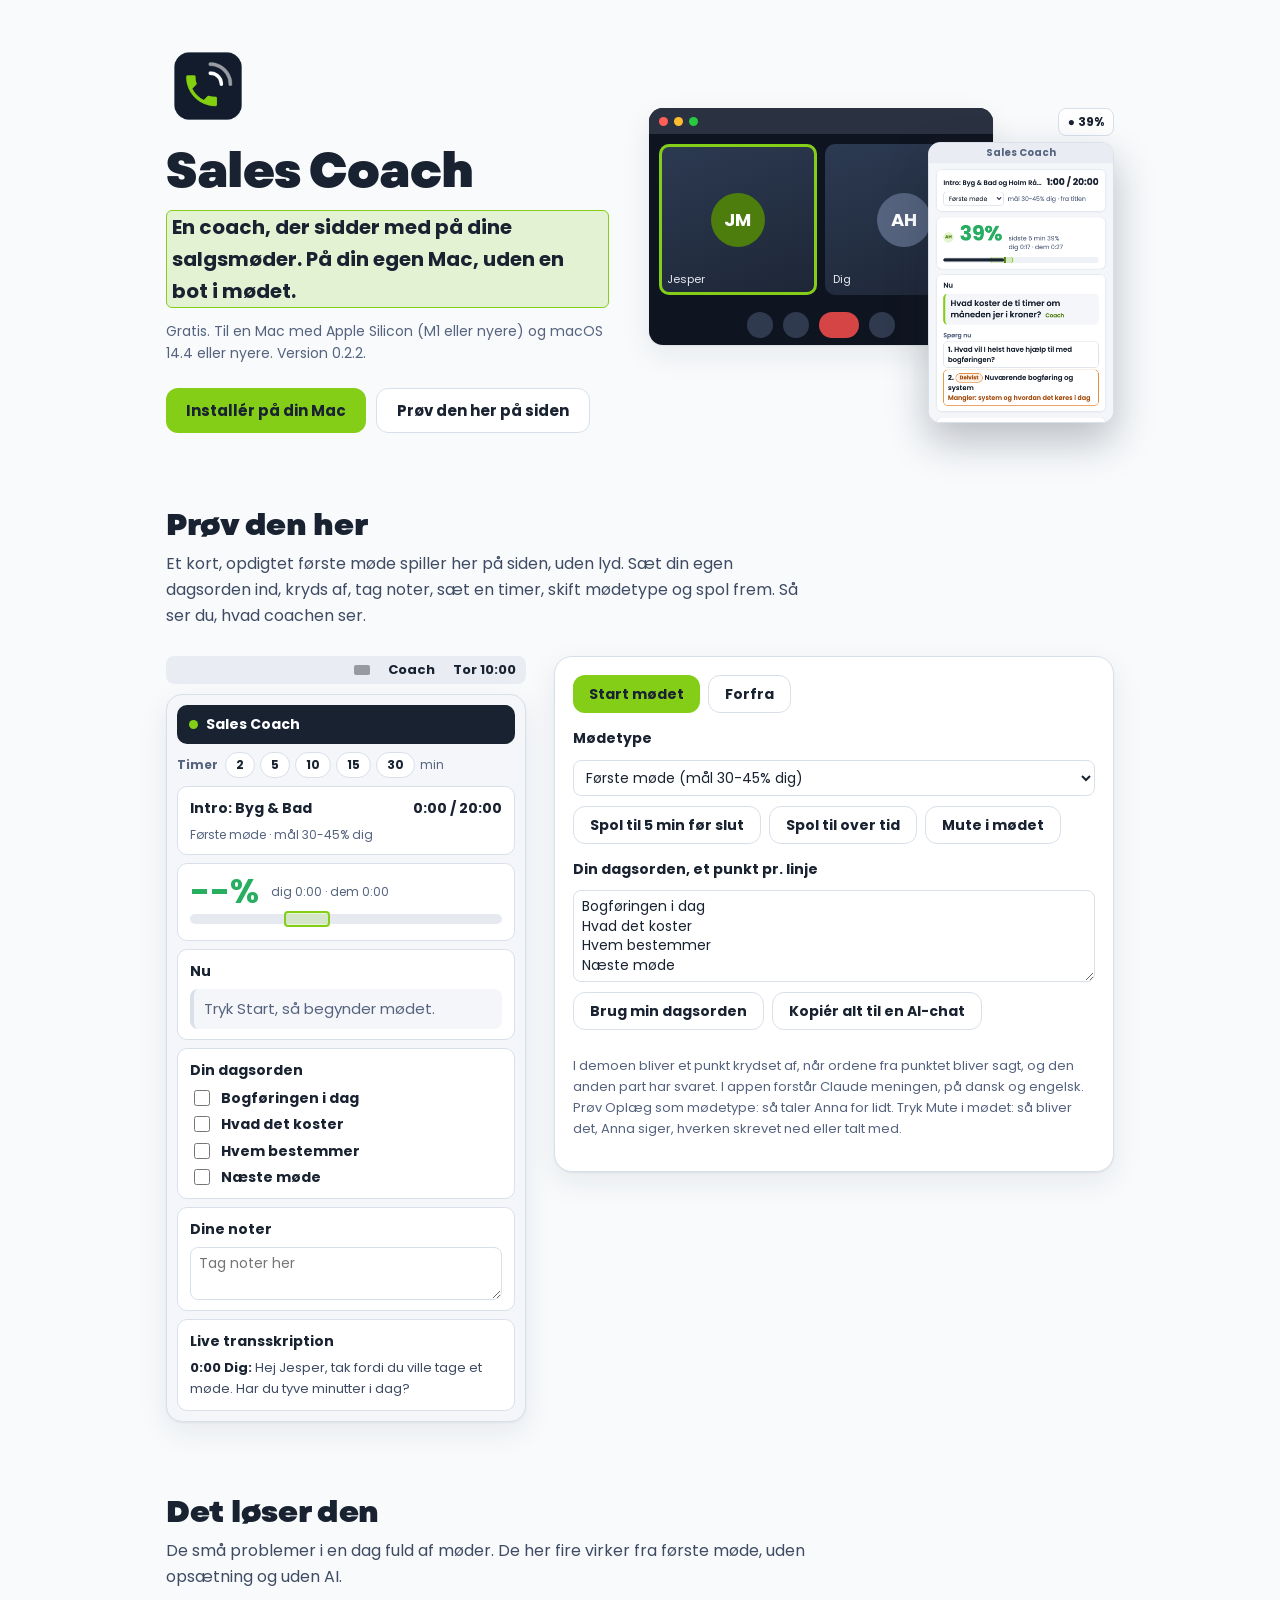
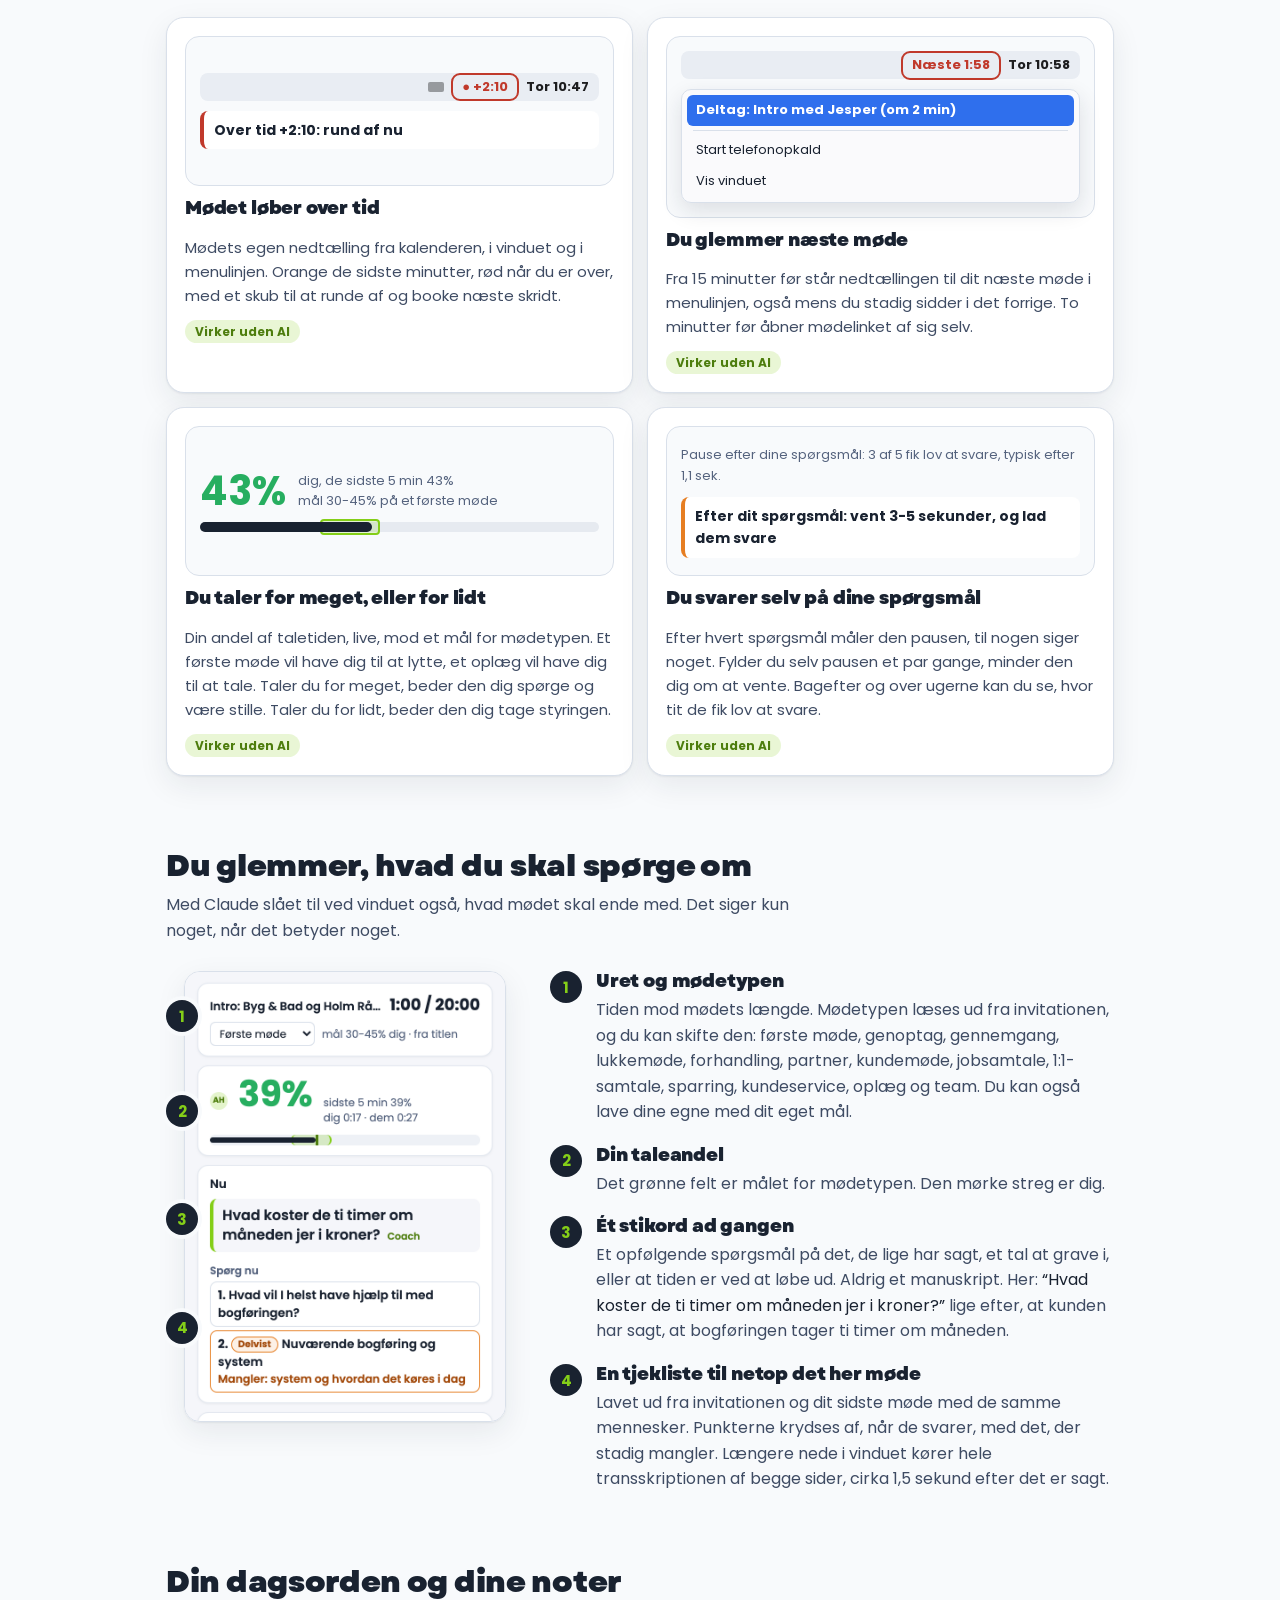
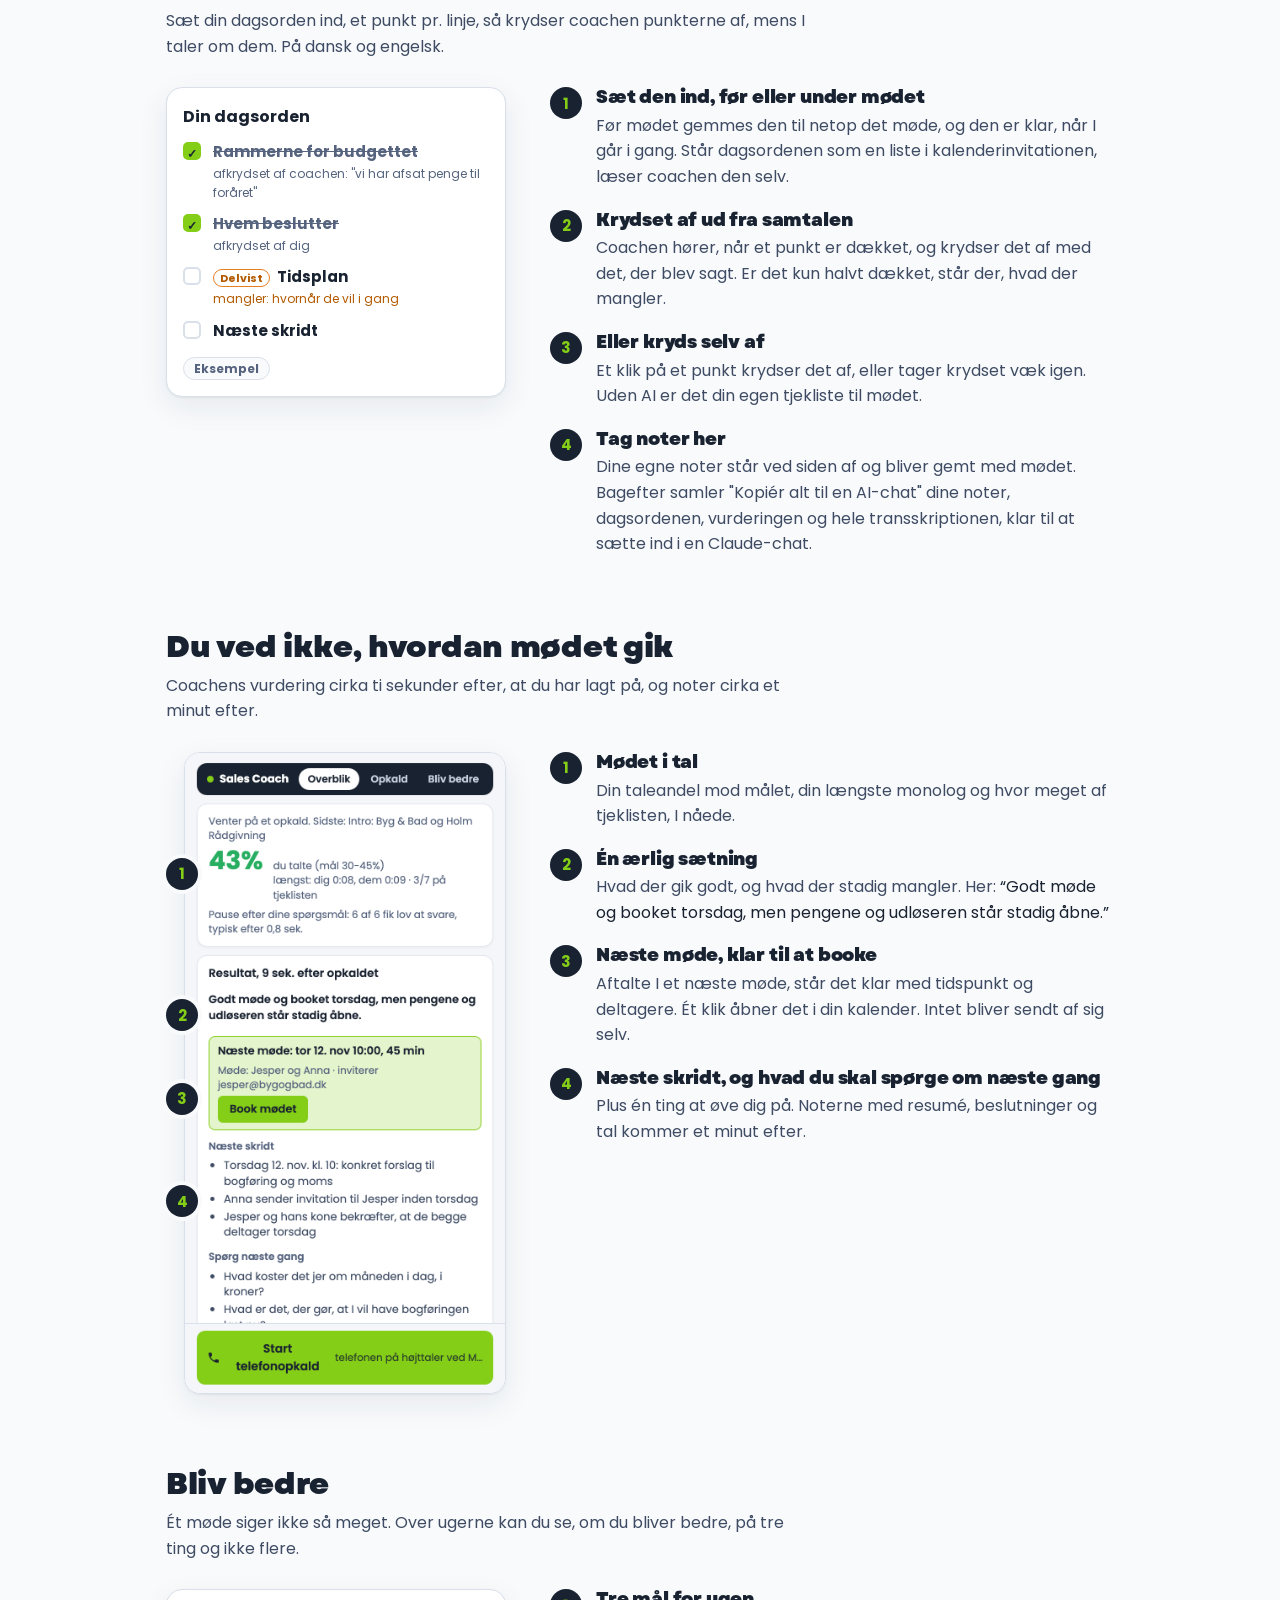
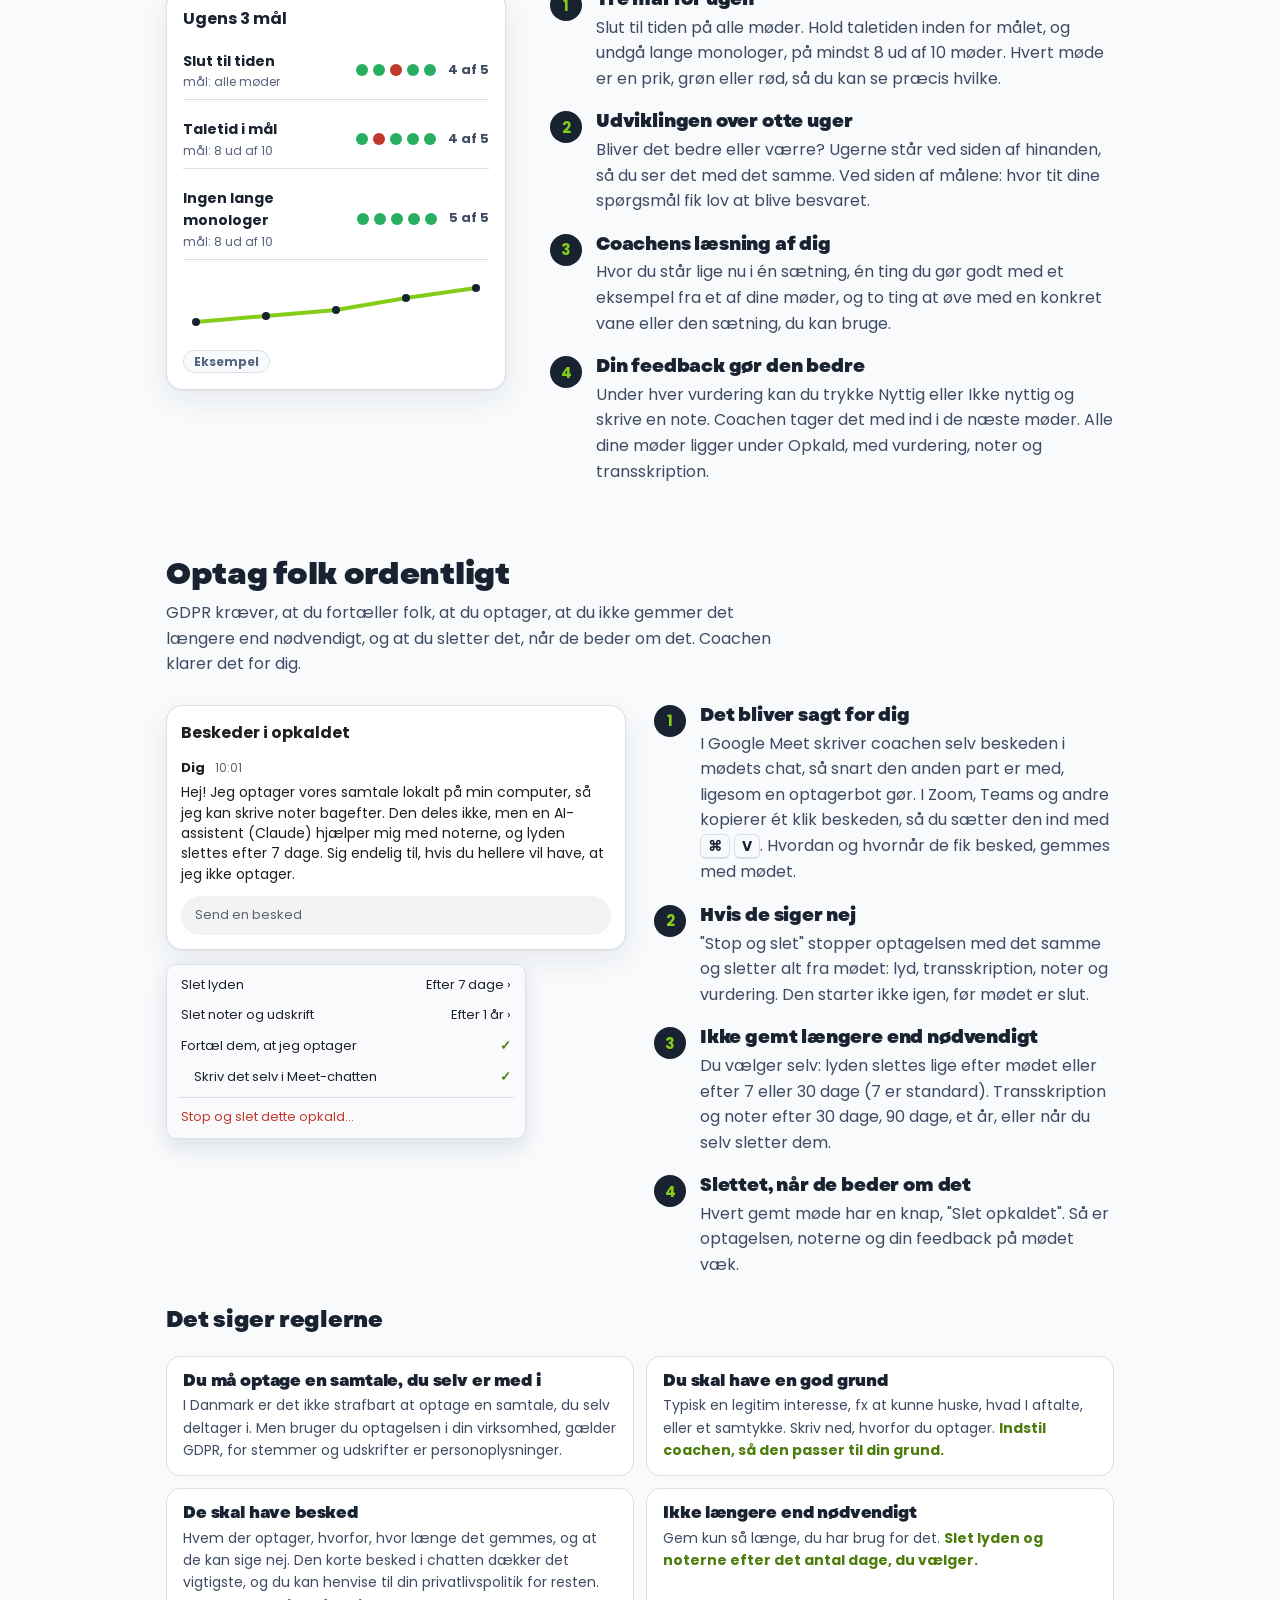
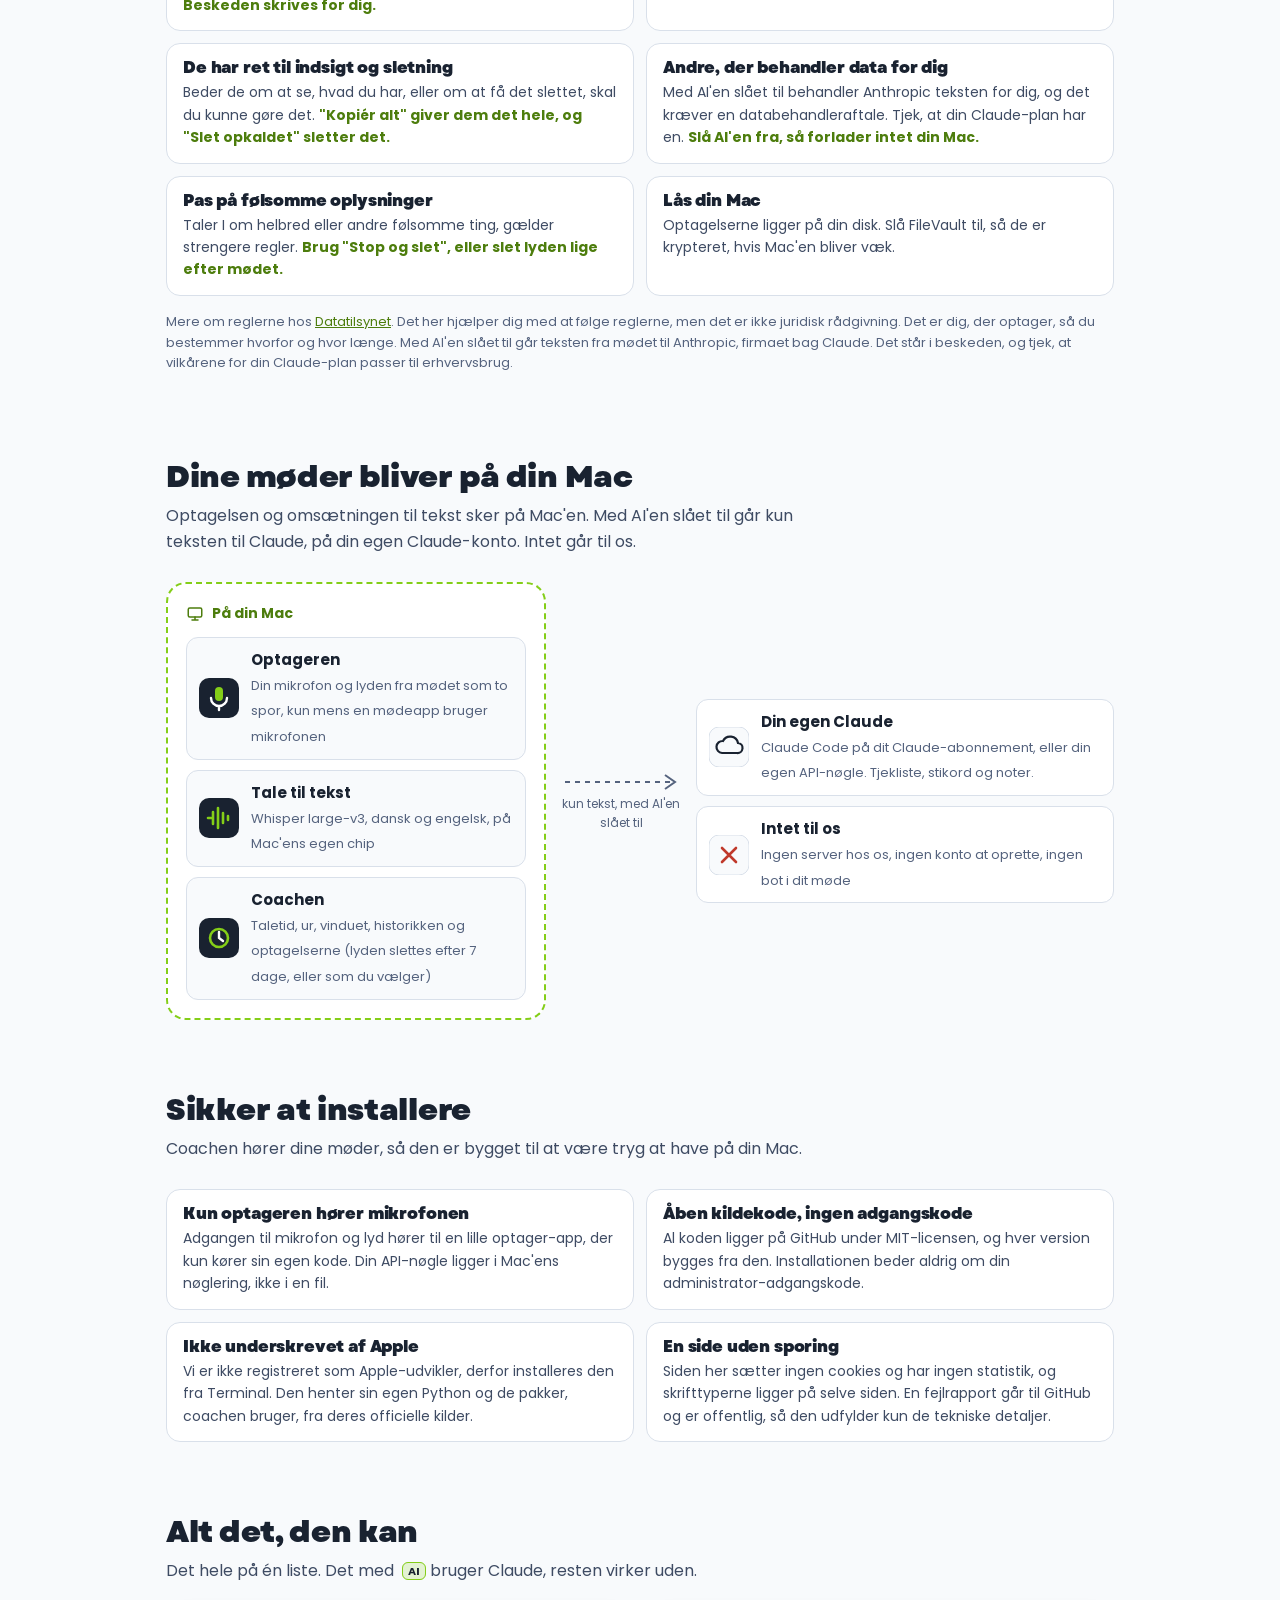
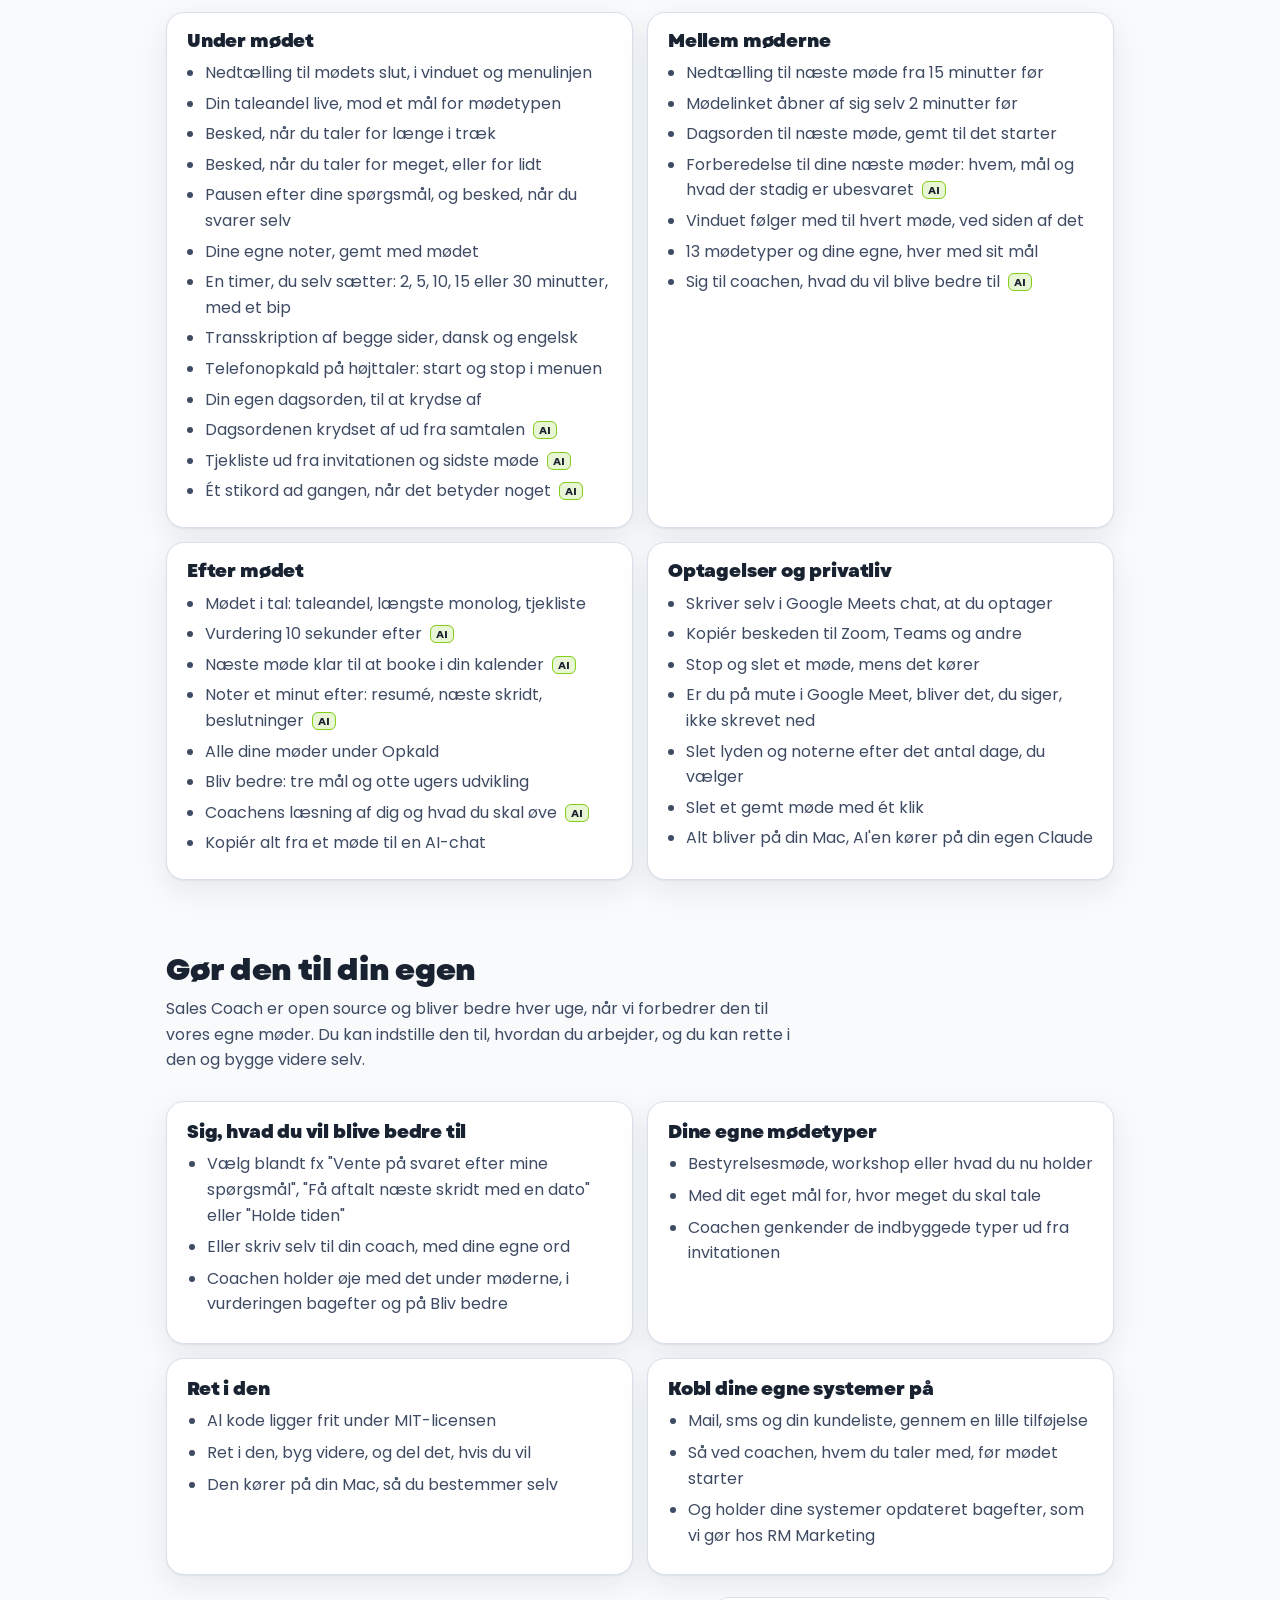
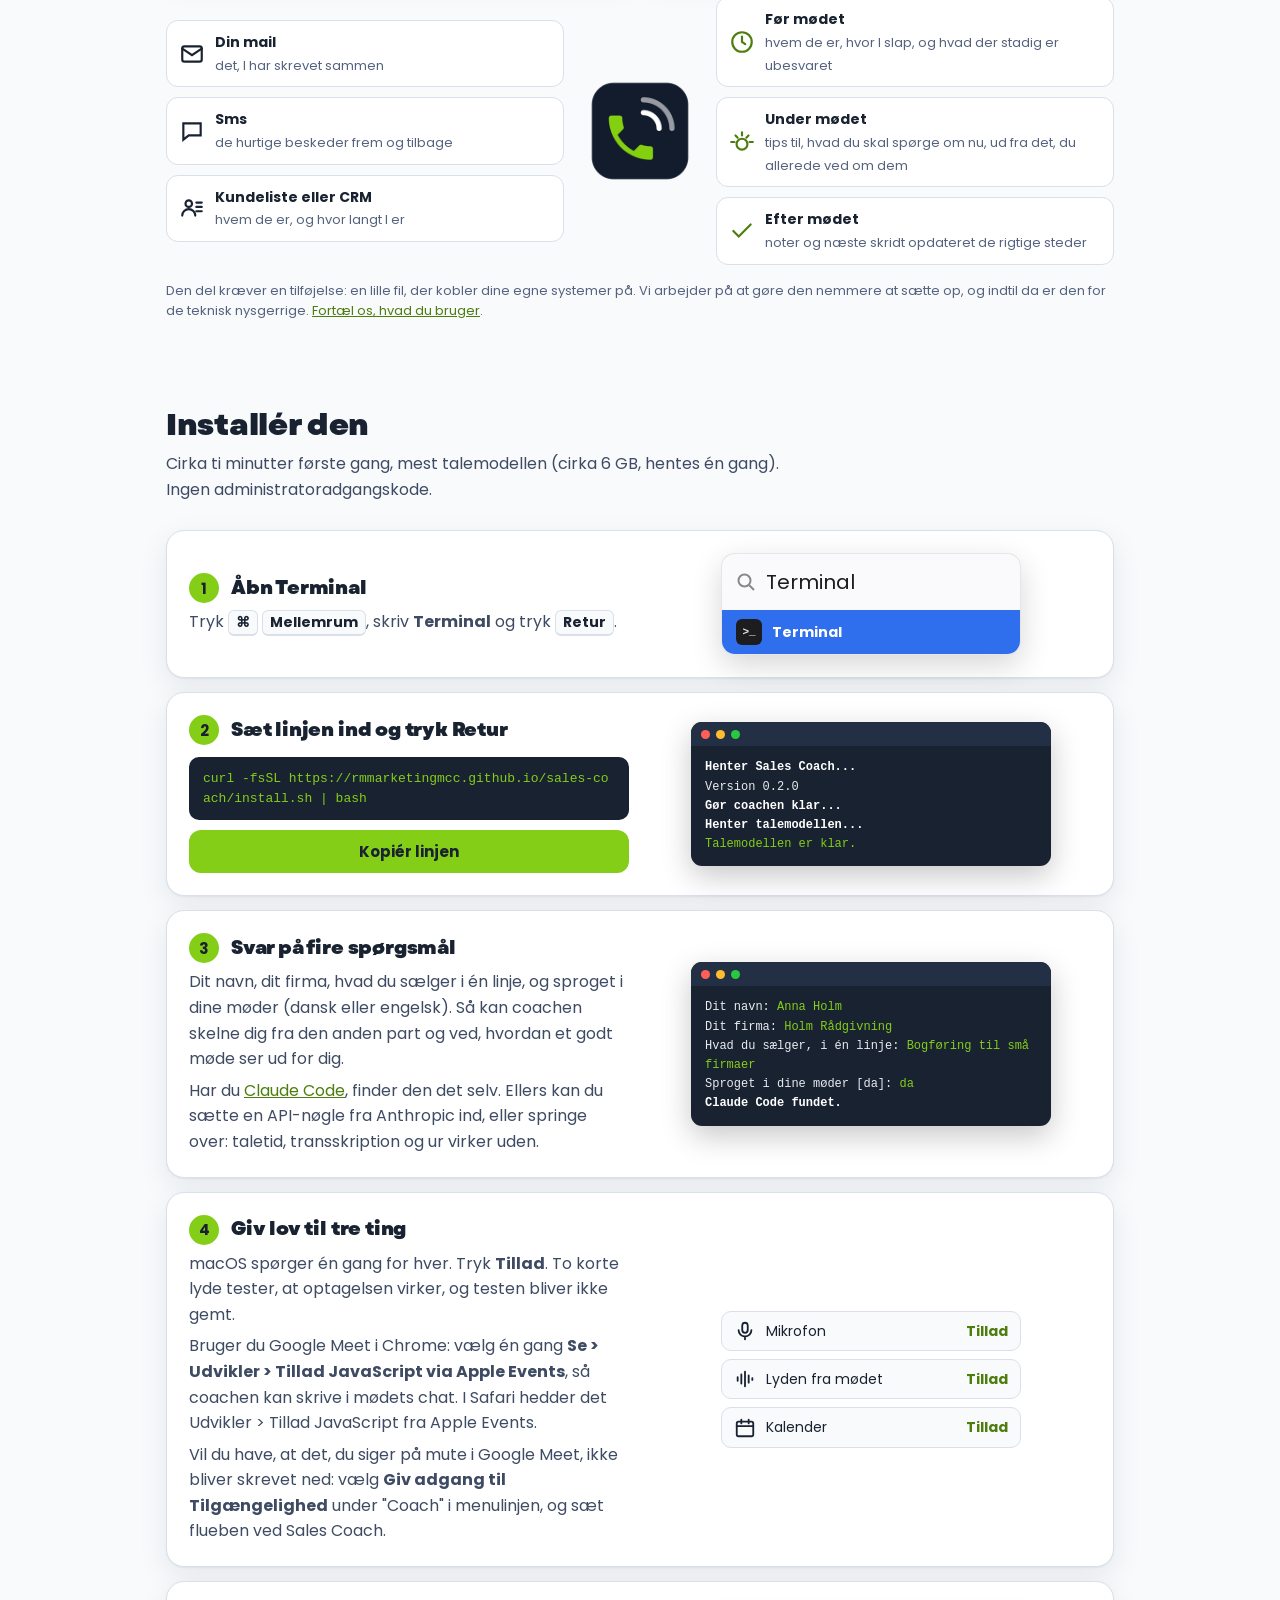
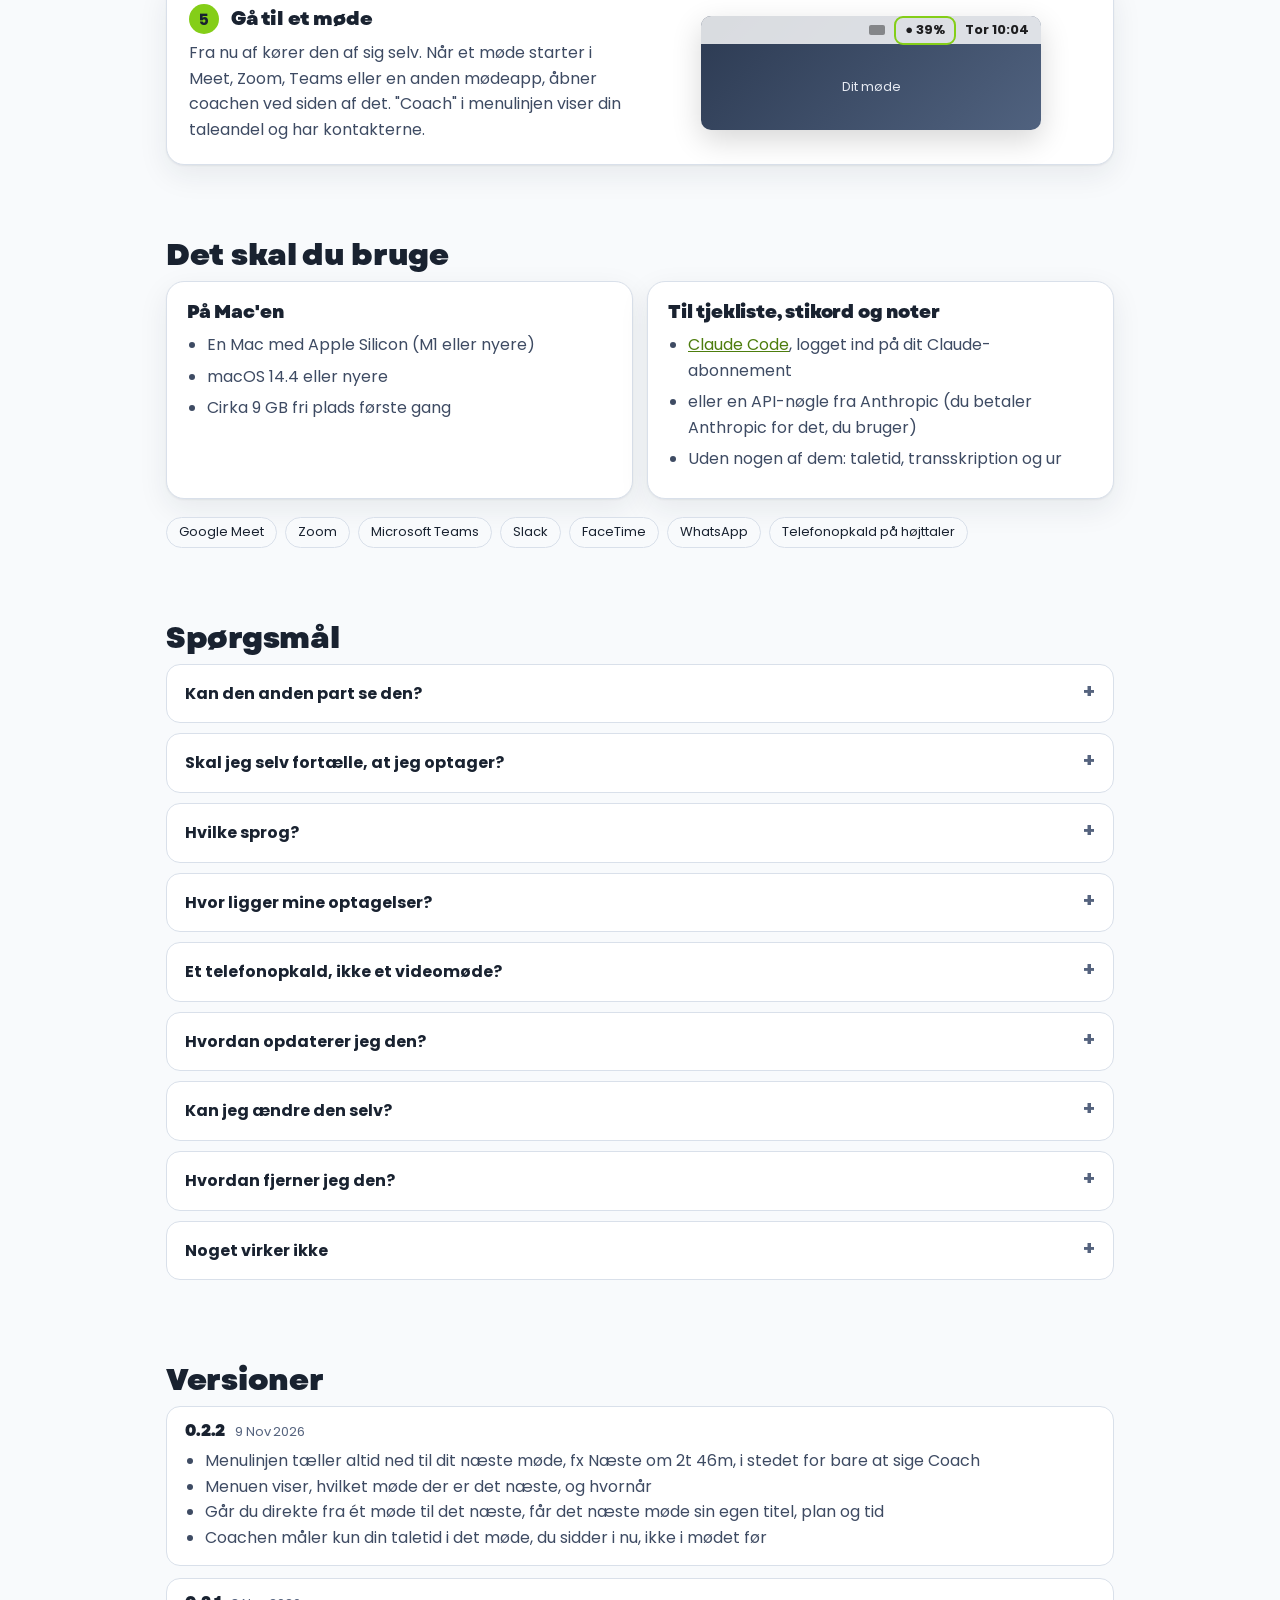
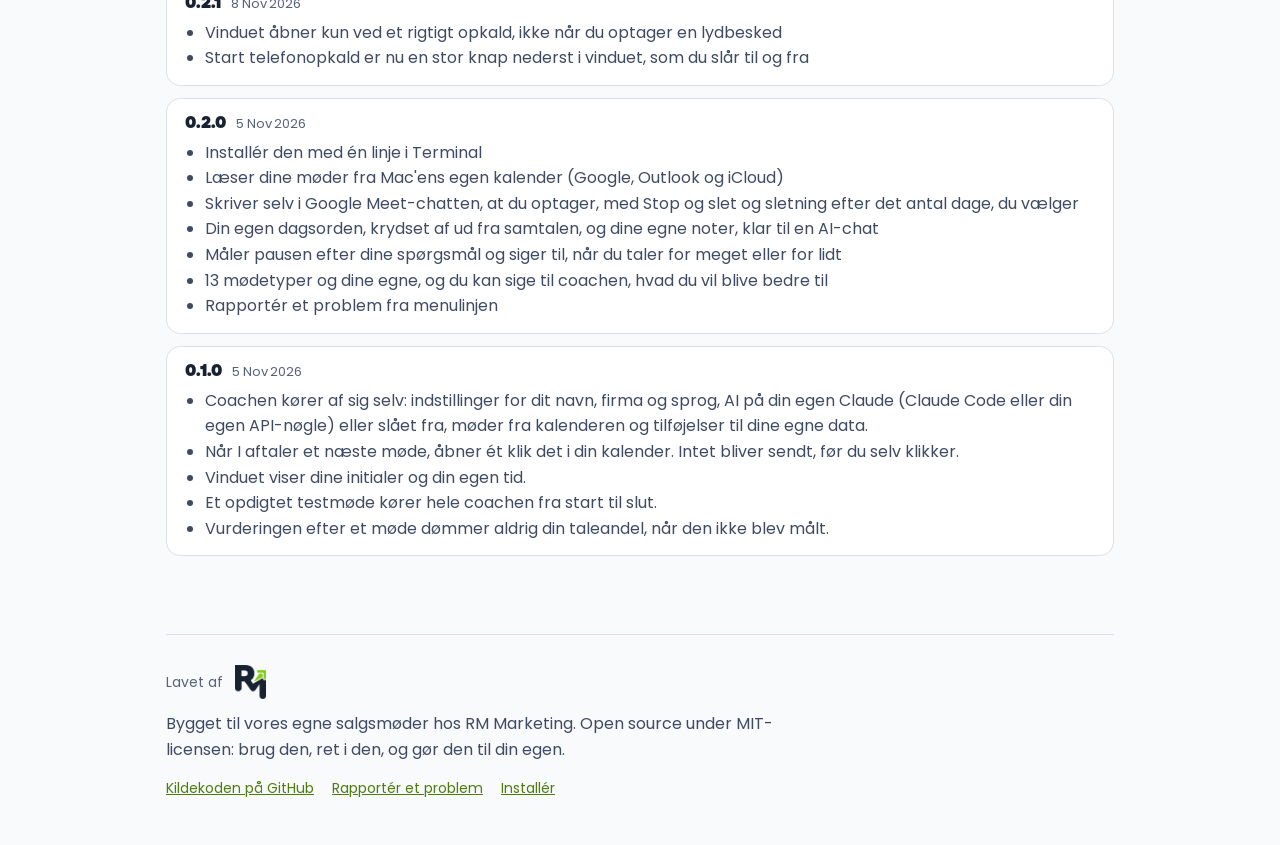
==== commit 8dd9782e: "On mute in Google Meet, what you say is not written down or counted in your talk share The Sales Coa" ====
--- a/docs/index.html
+++ b/docs/index.html
@@ -302,6 +302,8 @@
   .dres[hidden] { display: none; }
   .dverdict { font-weight: 700; margin: 0; }
   .dbook { display: grid; gap: 2px; background: var(--lime-soft); border: 1px solid var(--lime); border-radius: 8px; padding: 8px 10px; }
+  .dmute { font-size: 11px; font-weight: 600; padding: 1px 8px; border-radius: 999px; background: #FDF1E6; border: 1px solid #E67E22; color: #A34A0B; margin-right: 4px; }
+  .dmute[hidden] { display: none; }
   /* the timer you set yourself, as in the window */
   .dtimer { display: flex; align-items: center; gap: 5px; flex-wrap: wrap; font-size: 12px; color: var(--faint); }
   .dtimer b { margin-right: 2px; }
@@ -395,7 +397,7 @@
           <div class="dhead"><span class="ddot"></span>Sales Coach</div>
           <div id="d-timer" class="dtimer"></div>
           <div class="dcard"><div class="drow"><b>Intro: Byg &amp; Bad</b><span id="d-clock" class="dclock">0:00 / 20:00</span></div>
-            <div class="dsub"><span id="d-kindname">Første møde</span> · mål <span id="d-target">30-45</span>% dig</div></div>
+            <div class="dsub"><span id="d-mute" class="dmute" hidden>Mute: skriver ikke dig</span><span id="d-kindname">Første møde</span> · mål <span id="d-target">30-45</span>% dig</div></div>
           <div class="dcard"><div class="dtalk"><b id="d-share" class="ok">--%</b><span id="d-split" class="dsub">dig 0:00 · dem 0:00</span></div>
             <div class="dbar"><div id="d-band" class="dband"></div><div id="d-fill" class="dfill"></div></div>
             <div id="d-pause" class="dsub"></div></div>
@@ -423,14 +425,14 @@
           <option value="30,45">1:1-samtale (mål 30-45% dig)</option>
           <option value="70,90">Oplæg (mål 70-90% dig)</option>
         </select>
-        <div class="dbtns"><button type="button" class="btn ghost" id="d-near">Spol til 5 min før slut</button><button type="button" class="btn ghost" id="d-over">Spol til over tid</button></div>
+        <div class="dbtns"><button type="button" class="btn ghost" id="d-near">Spol til 5 min før slut</button><button type="button" class="btn ghost" id="d-over">Spol til over tid</button><button type="button" class="btn ghost" id="d-mutebtn">Mute i mødet</button></div>
         <label class="dlbl" for="d-agin">Din dagsorden, et punkt pr. linje</label>
         <textarea id="d-agin" rows="4">Bogføringen i dag
 Hvad det koster
 Hvem bestemmer
 Næste møde</textarea>
         <div class="dbtns"><button type="button" class="btn ghost" id="d-use">Brug min dagsorden</button><button type="button" class="btn ghost" id="d-copy">Kopiér alt til en AI-chat</button></div>
-        <p class="small">I demoen bliver et punkt krydset af, når ordene fra punktet bliver sagt, og den anden part har svaret. I appen forstår Claude meningen, på dansk og engelsk. Prøv Oplæg som mødetype: så taler Anna for lidt.</p>
+        <p class="small">I demoen bliver et punkt krydset af, når ordene fra punktet bliver sagt, og den anden part har svaret. I appen forstår Claude meningen, på dansk og engelsk. Prøv Oplæg som mødetype: så taler Anna for lidt. Tryk Mute i mødet: så bliver det, Anna siger, hverken skrevet ned eller talt med.</p>
       </div>
     </div>
   </section>
@@ -724,6 +726,7 @@
         <li>Skriver selv i Google Meets chat, at du optager</li>
         <li>Kopiér beskeden til Zoom, Teams og andre</li>
         <li>Stop og slet et møde, mens det kører</li>
+        <li>Er du på mute i Google Meet, bliver det, du siger, ikke skrevet ned</li>
         <li>Slet lyden og noterne efter det antal dage, du vælger</li>
         <li>Slet et gemt møde med ét klik</li>
         <li>Alt bliver på din Mac, AI'en kører på din egen Claude</li>
@@ -823,6 +826,7 @@
           <h3>Giv lov til tre ting</h3>
           <p>macOS spørger én gang for hver. Tryk <b>Tillad</b>. To korte lyde tester, at optagelsen virker, og testen bliver ikke gemt.</p>
           <p>Bruger du Google Meet i Chrome: vælg én gang <b>Se &gt; Udvikler &gt; Tillad JavaScript via Apple Events</b>, så coachen kan skrive i mødets chat. I Safari hedder det Udvikler &gt; Tillad JavaScript fra Apple Events.</p>
+          <p>Vil du have, at det, du siger på mute i Google Meet, ikke bliver skrevet ned: vælg <b>Giv adgang til Tilgængelighed</b> under "Coach" i menulinjen, og sæt flueben ved Sales Coach.</p>
         </div>
         <div class="mock">
           <div class="three">
@@ -946,13 +950,19 @@
     const mmss = (s) => `${Math.floor(Math.abs(s) / 60)}:${String(Math.floor(Math.abs(s) % 60)).padStart(2, "0")}`;
     const esc = (t) => String(t).replace(/[&<>"]/g, (c) => ({"&": "&amp;", "<": "&lt;", ">": "&gt;", '"': "&quot;"}[c]));
     let t = 0, offset = 0, playing = false, timer = null, band = [30, 45], agenda = [], sticky = null;
+    let mutes = [];   // [from, to|null]: muted in the meeting, so your words are not written down or counted
+    const mutedAt = (x) => mutes.some(([a, b]) => a <= x && (b == null || x < b));
 
     function setAgenda() {
       agenda = $("d-agin").value.split("\n").map((x) => x.replace(/^\s*(?:[-*•]|\d+[.)])\s*/, "").trim()).filter((x) => x.length >= 3)
         .slice(0, 8).map((text) => ({text, done: false, by: ""}));
     }
-    function said() { return SCRIPT.filter((l) => l.t <= t); }
-    function spoken(l) { return Math.max(0, Math.min(l.d, t - l.t)); }
+    function said() { return SCRIPT.filter((l) => l.t <= t && !(l.who === "me" && mutedAt(l.t))); }
+    function spoken(l) {
+      let s = Math.max(0, Math.min(l.d, t - l.t));
+      if (l.who === "me") mutes.forEach(([a, b]) => { s -= Math.max(0, Math.min(l.t + s, b ?? t) - Math.max(l.t, a)); });
+      return Math.max(0, s);
+    }
     function pauses() {
       const out = [];
       SCRIPT.forEach((l, i) => {
@@ -1011,6 +1021,9 @@
       $("d-result").hidden = !done;
       if (done) $("d-resnum").textContent = `Du talte ${share}% (mål ${band[0]}-${band[1]}%) · ${answered.length} af ${ps.length} spørgsmål fik lov at blive besvaret · ${agenda.filter((a) => a.done).length}/${agenda.length} på dagsordenen`;
       $("d-play").textContent = done ? "Se det igen" : playing ? "Pause" : t > 0 ? "Fortsæt" : "Start mødet";
+      const muted = mutes.length > 0 && mutes[mutes.length - 1][1] == null;
+      $("d-mute").hidden = !muted;
+      $("d-mutebtn").textContent = muted ? "Slå mute fra" : "Mute i mødet";
     }
     function stop() { playing = false; clearInterval(timer); render(); }
     function play() {
@@ -1020,13 +1033,18 @@
       timer = setInterval(() => { t = Math.min(END + 1.5, t + 0.1); if (t >= END + 1.5) stop(); else render(); }, 100);
       render();
     }
-    function restart() { t = 0; offset = 0; sticky = null; setAgenda(); render(); }
+    function restart() { t = 0; offset = 0; sticky = null; mutes = []; setAgenda(); render(); }
     $("d-play").onclick = () => (playing ? stop() : play());
     $("d-restart").onclick = () => { stop(); restart(); };
     $("d-kind").onchange = (e) => { band = e.target.value.split(",").map(Number); render(); };
     $("d-near").onclick = () => { offset = PLANNED - 300 - t; if (!playing) play(); };
     $("d-over").onclick = () => { offset = PLANNED + 90 - t; if (!playing) play(); };
     $("d-use").onclick = () => { setAgenda(); render(); };
+    $("d-mutebtn").onclick = () => {
+      const last = mutes[mutes.length - 1];
+      if (last && last[1] == null) last[1] = t; else mutes.push([t, null]);
+      render();
+    };
     $("d-agenda").onchange = (e) => {
       const a = agenda[Number(e.target.dataset.i)];
       if (a) { a.done = e.target.checked; a.by = "dig"; render(); }
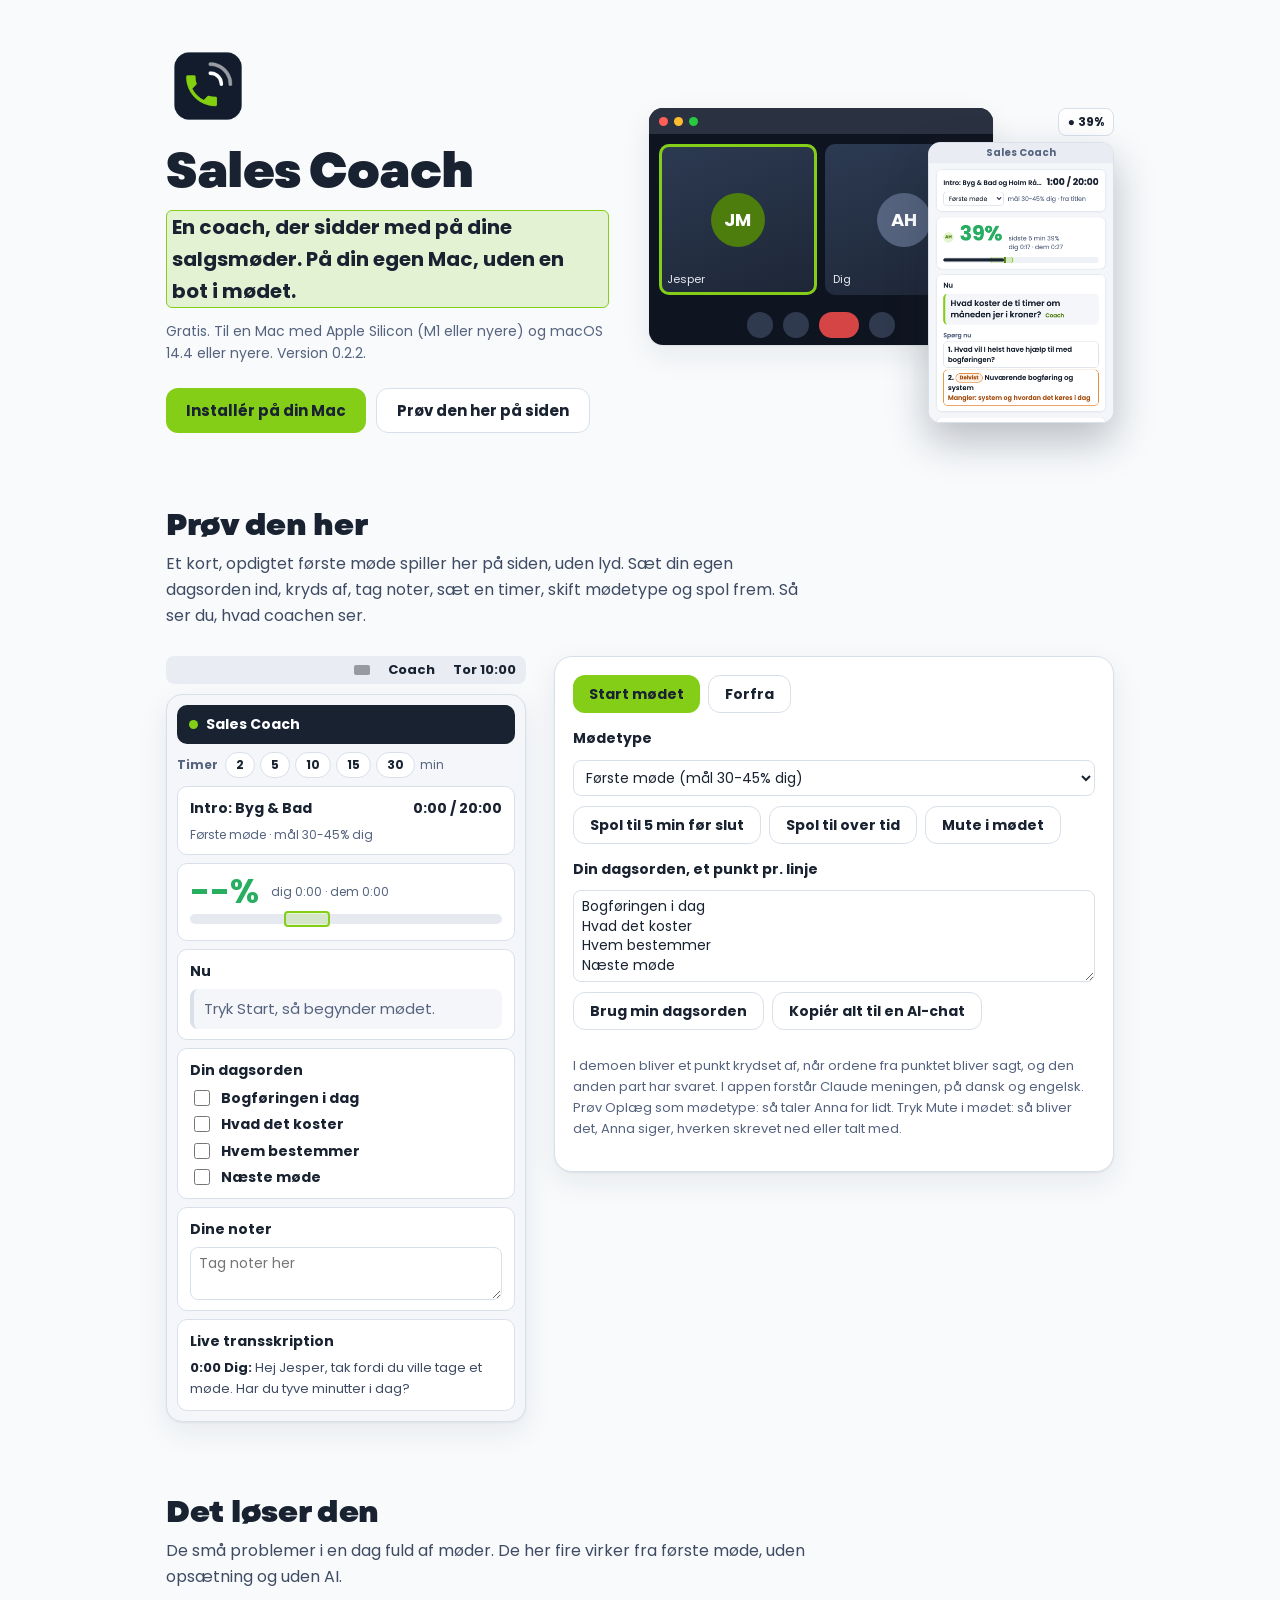
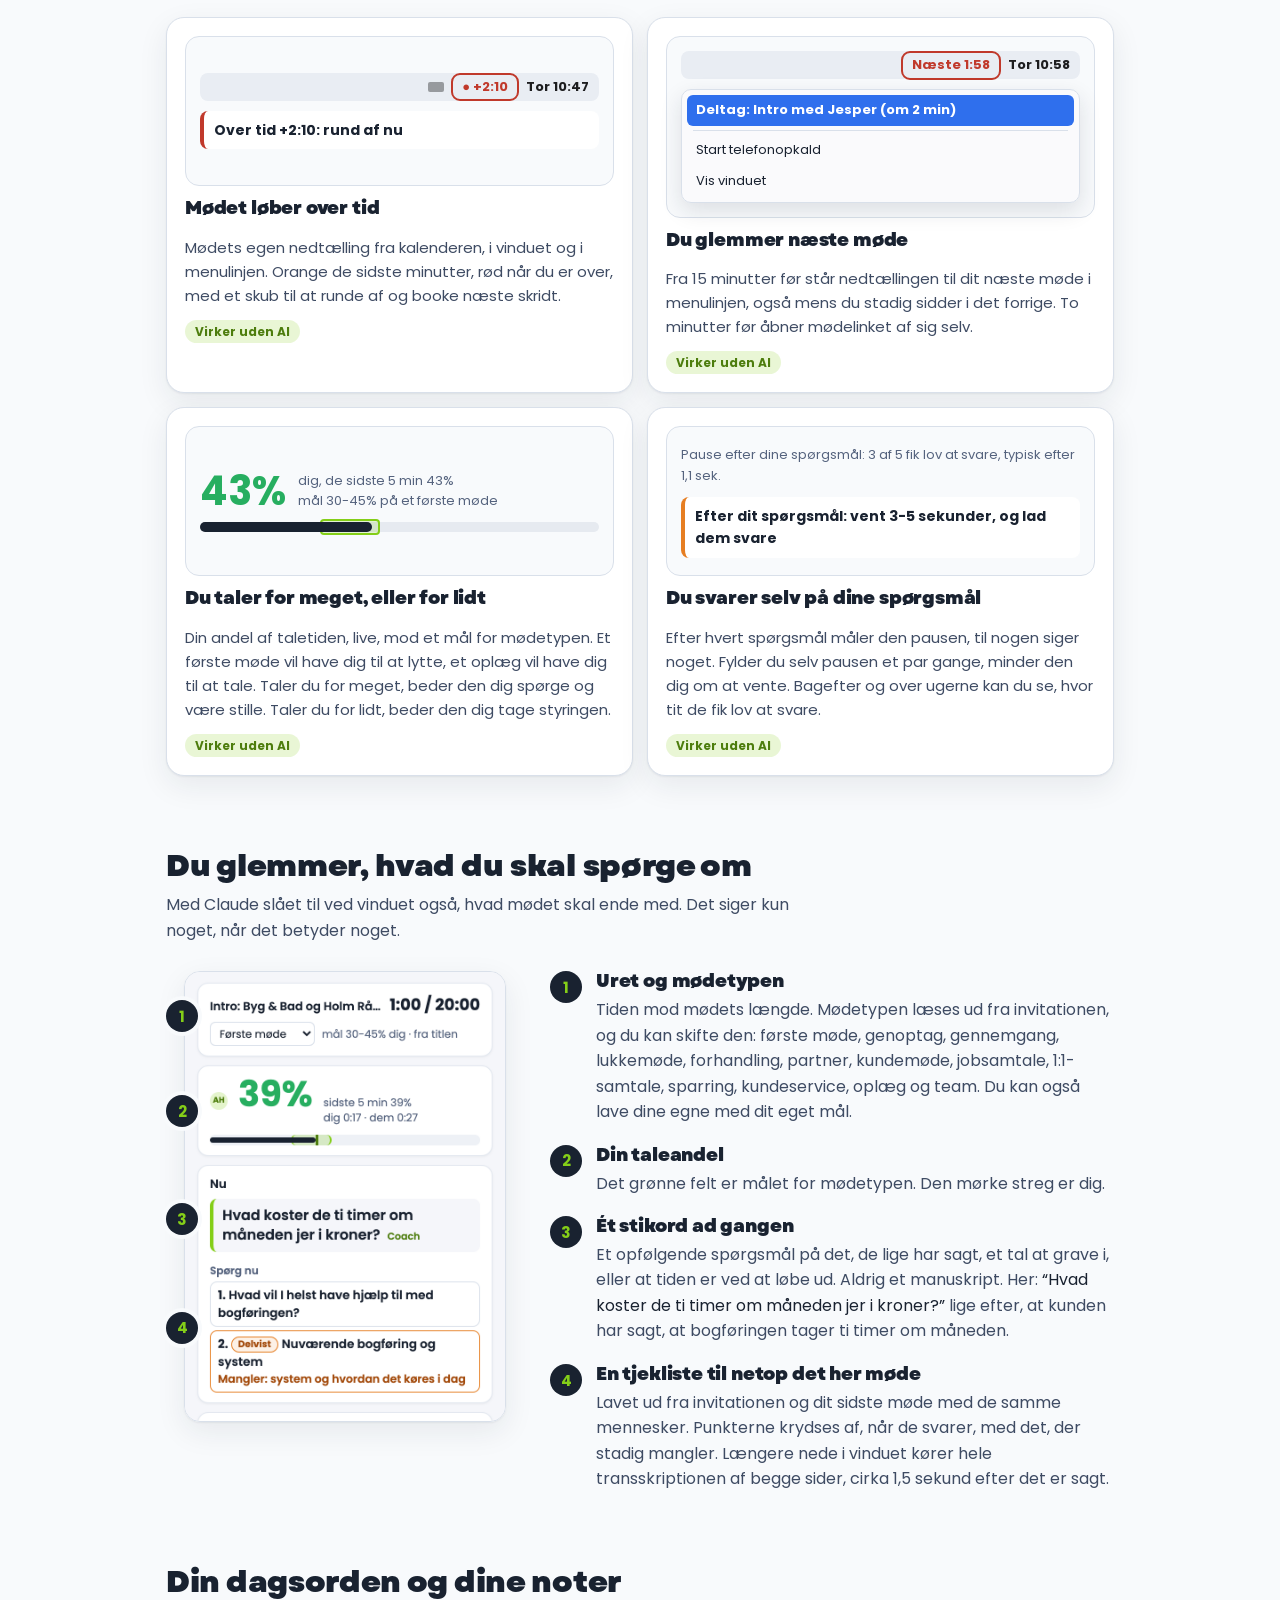
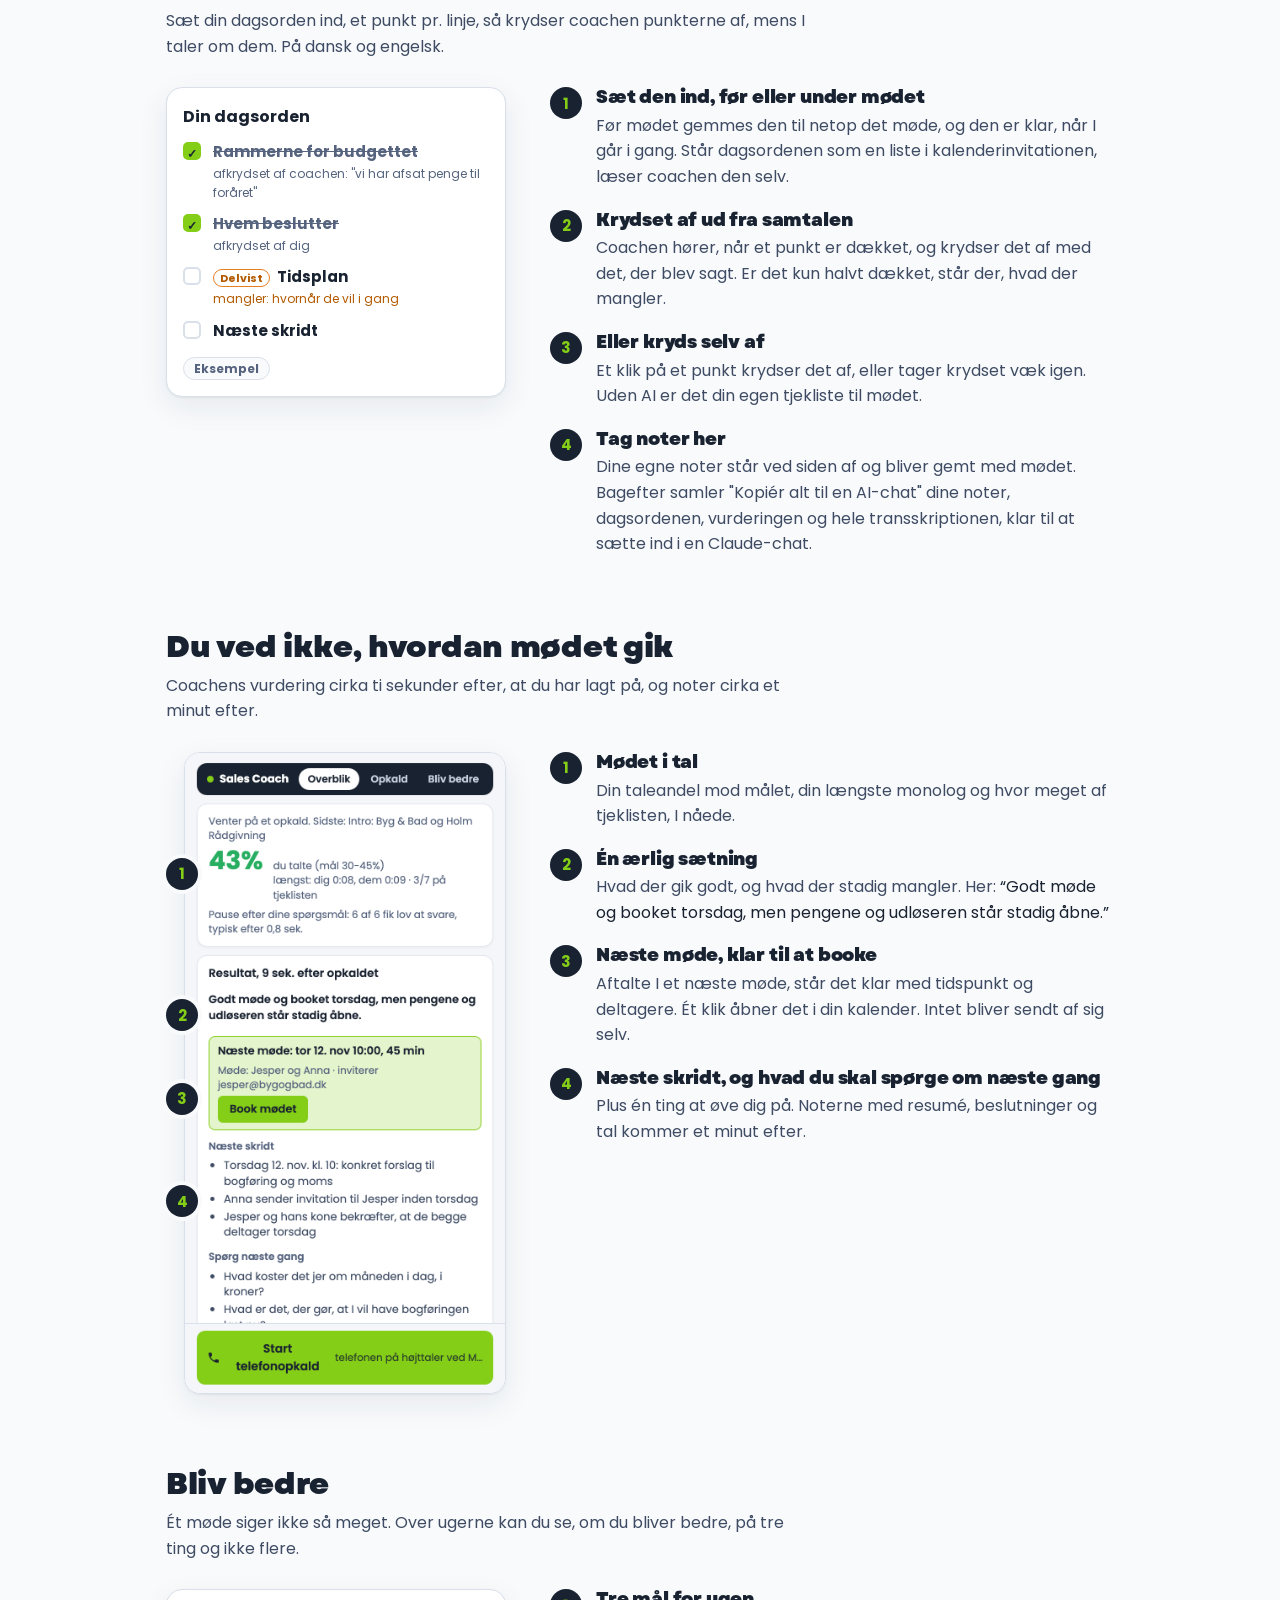
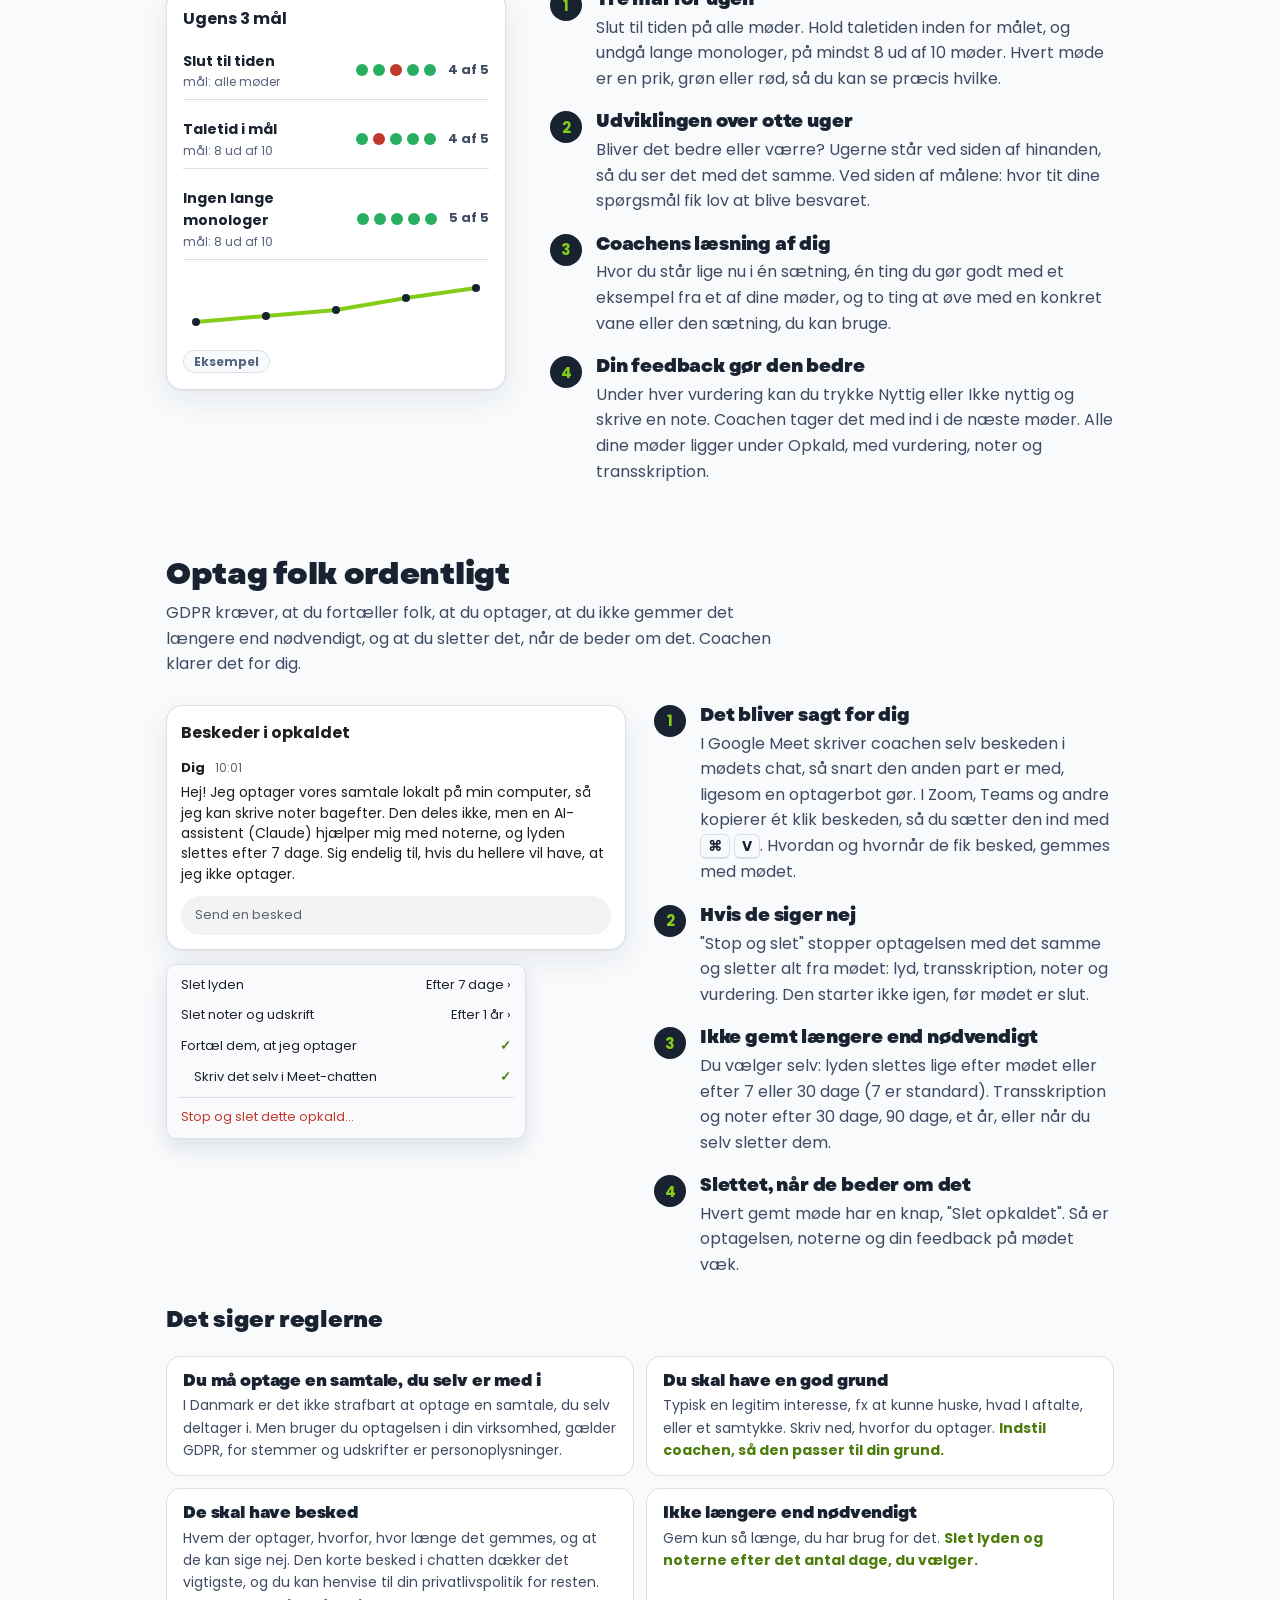
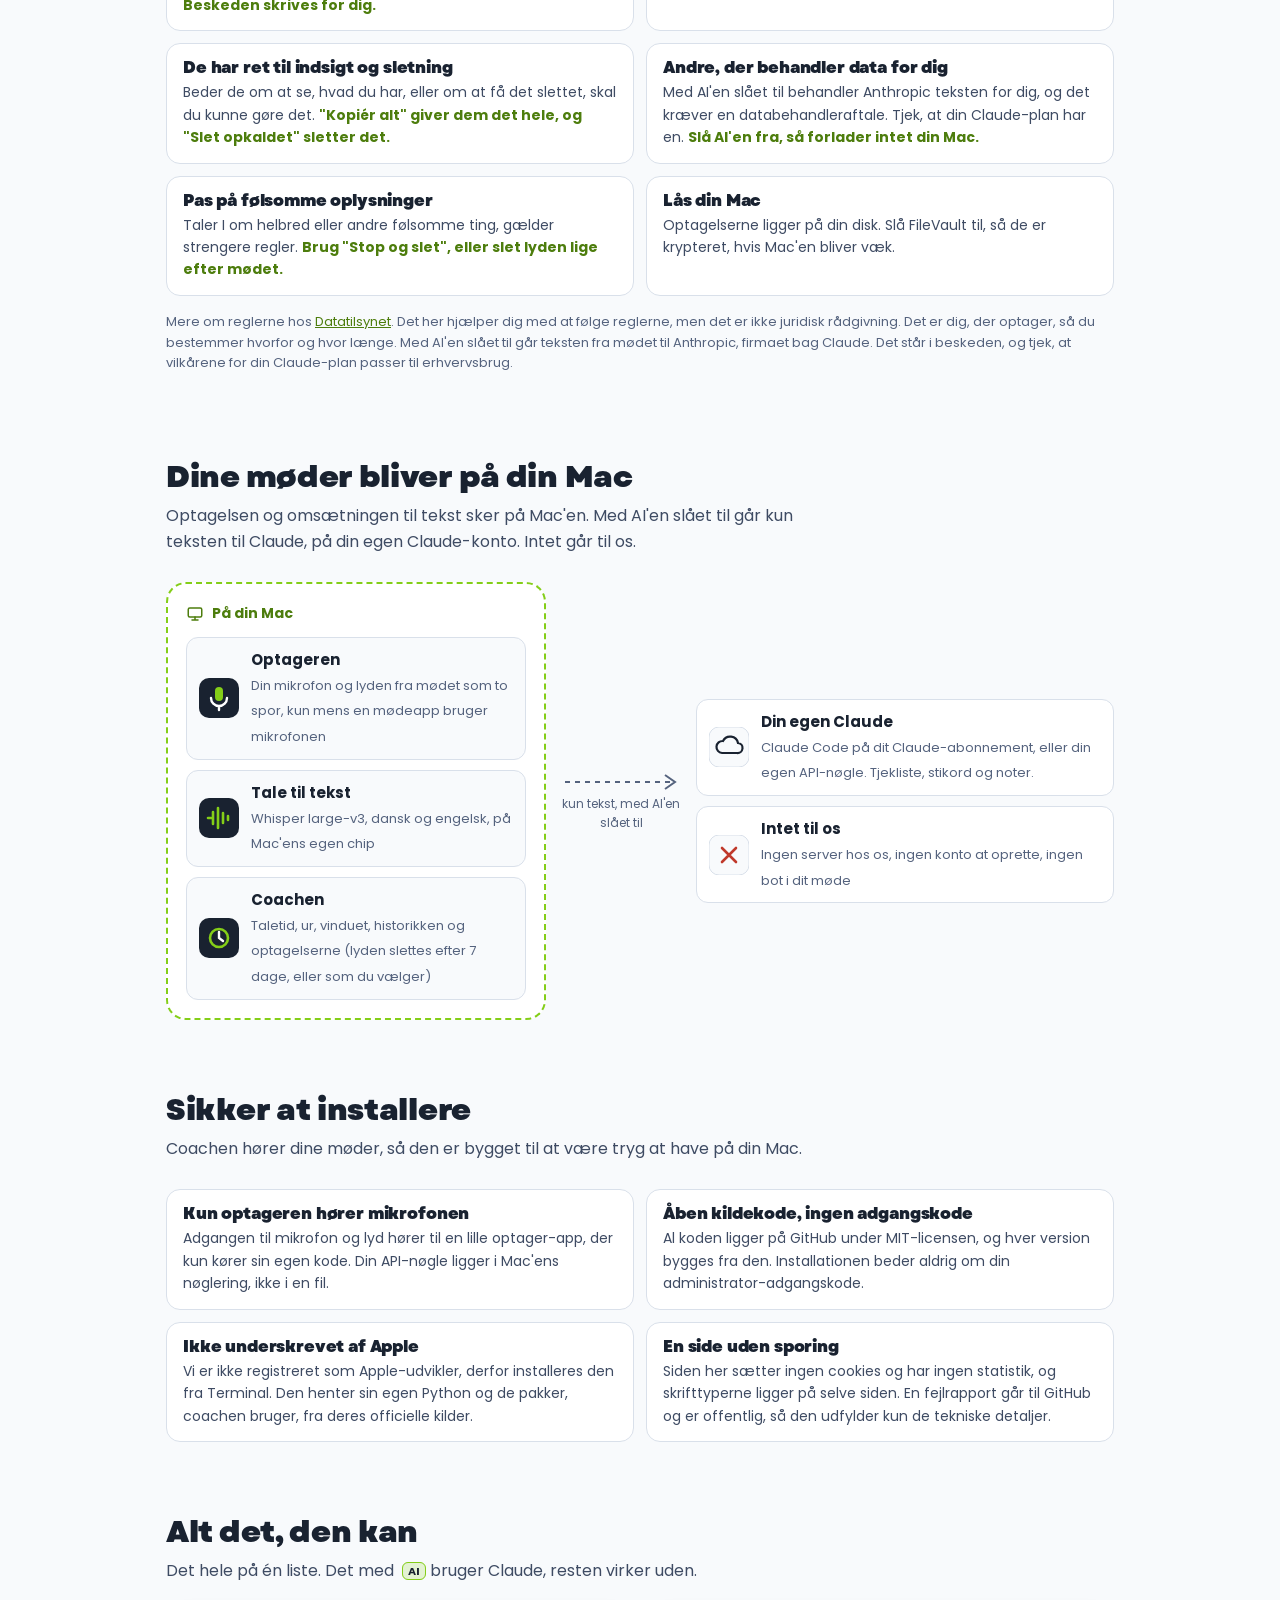
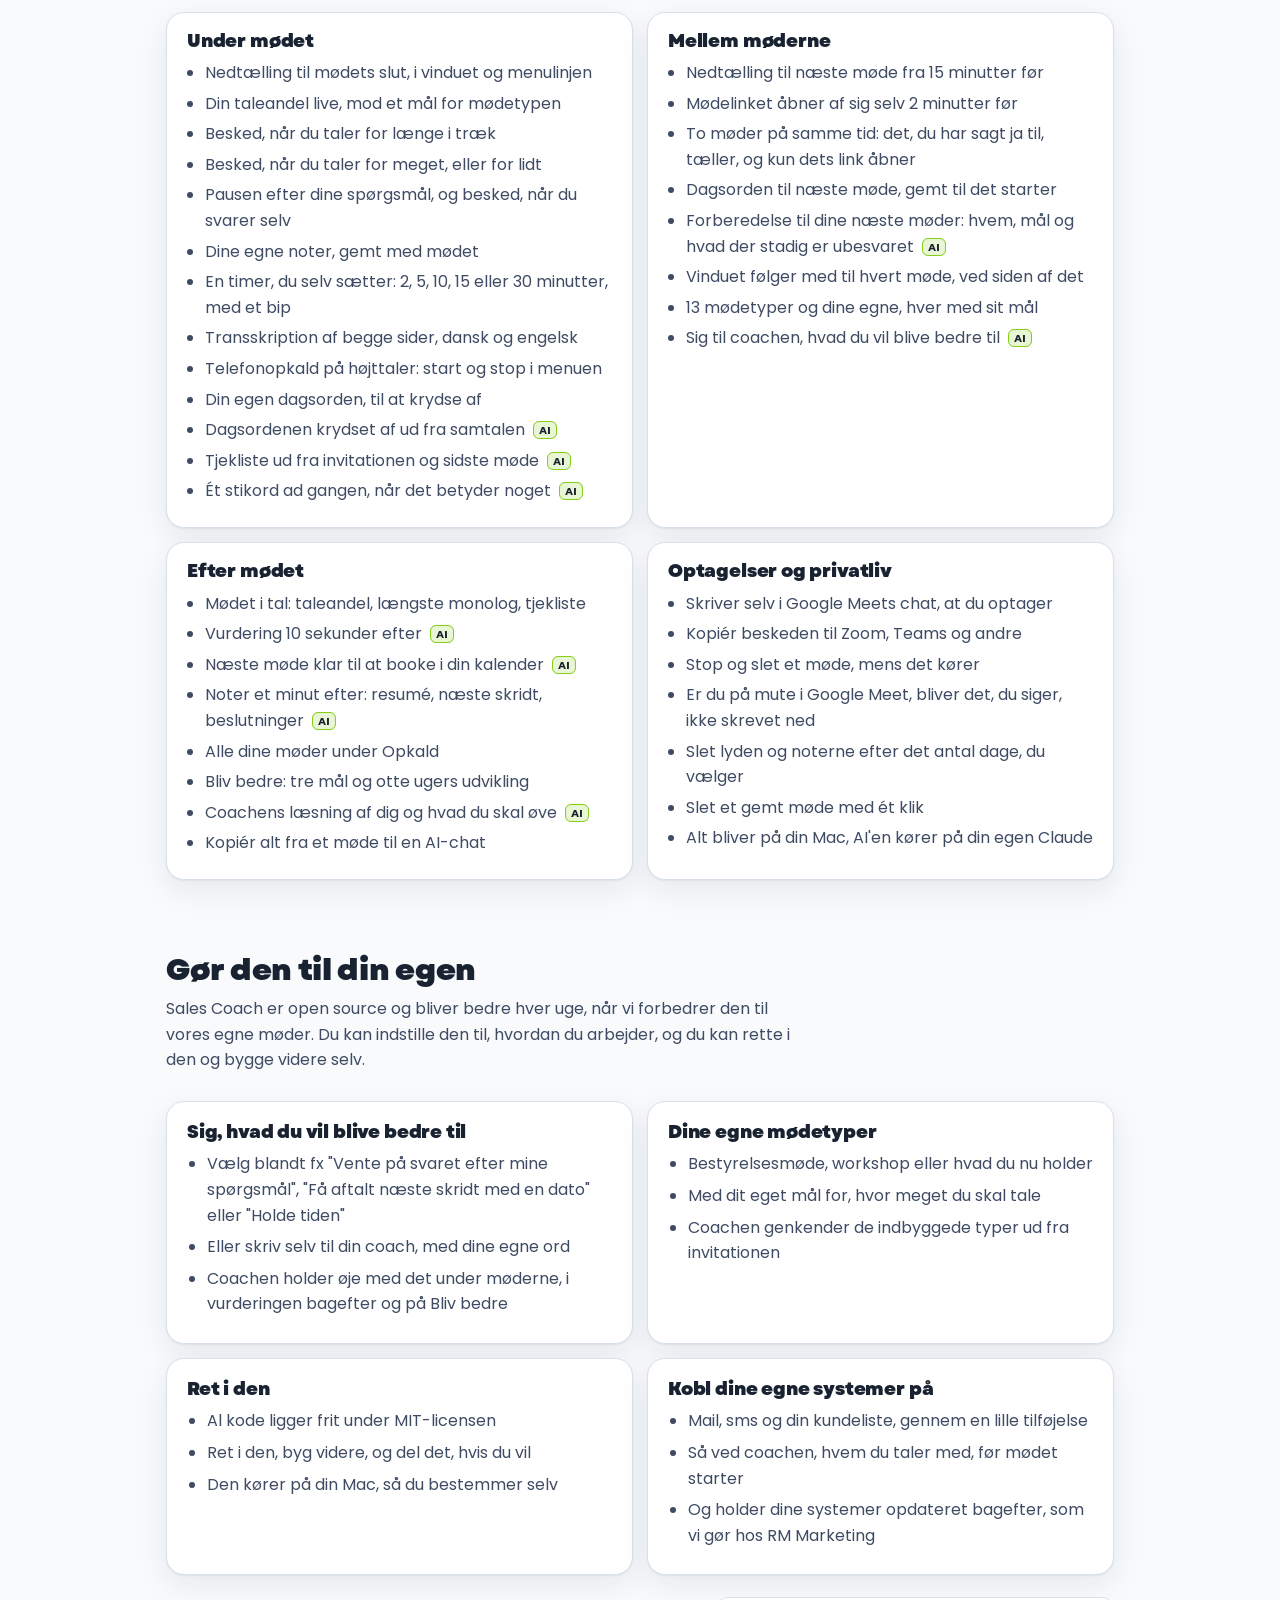
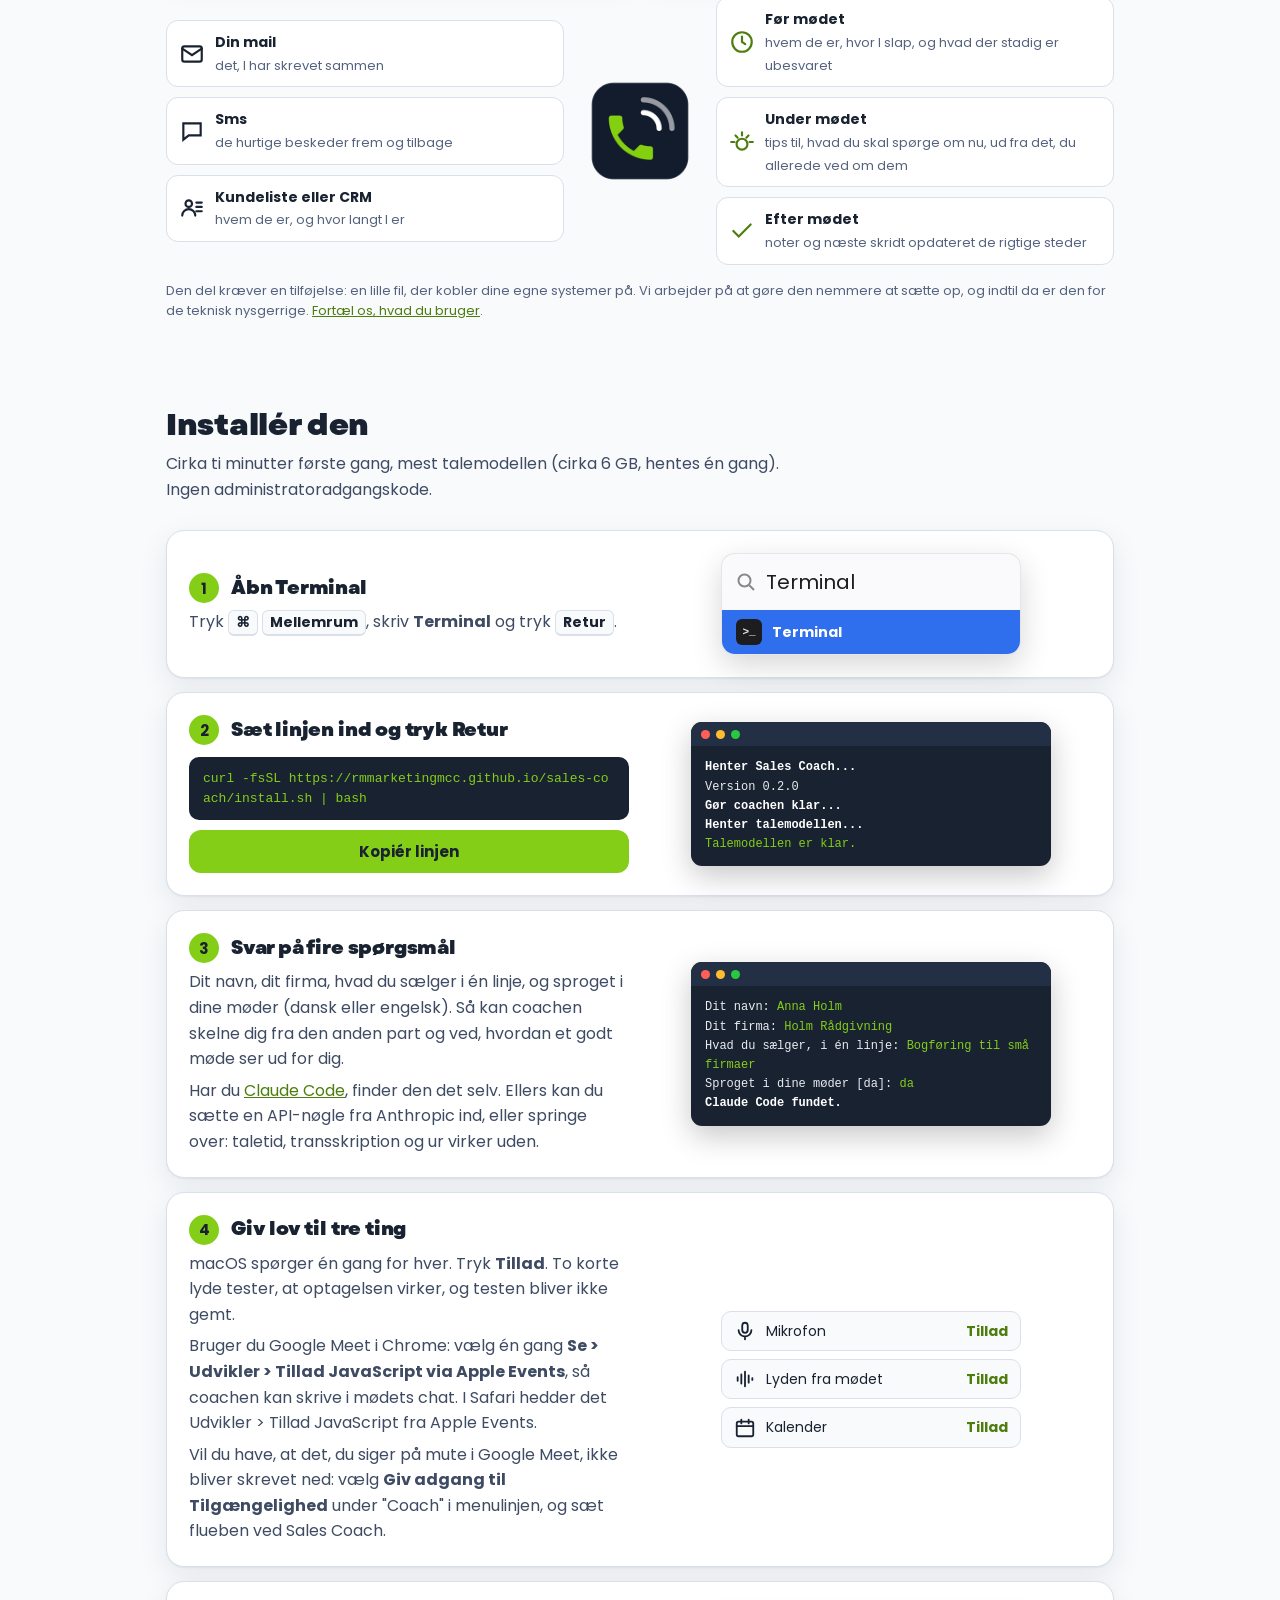
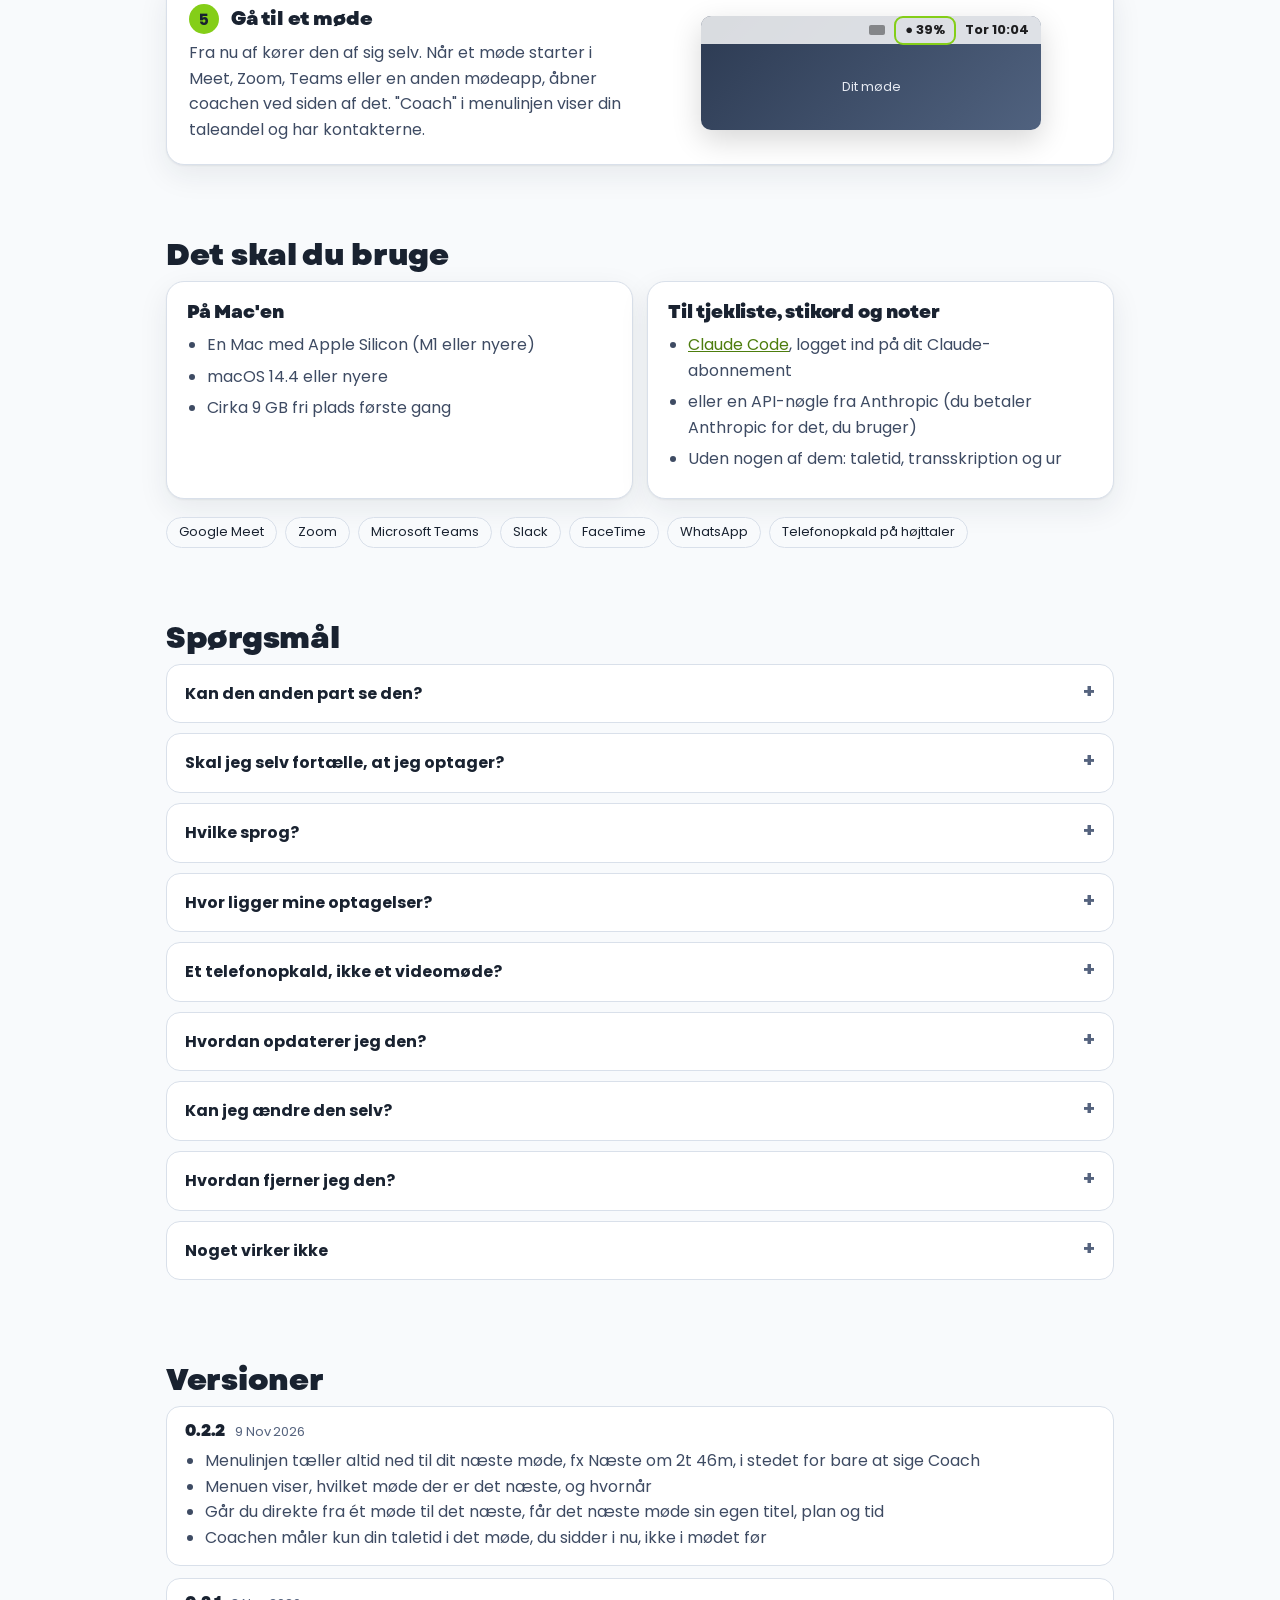
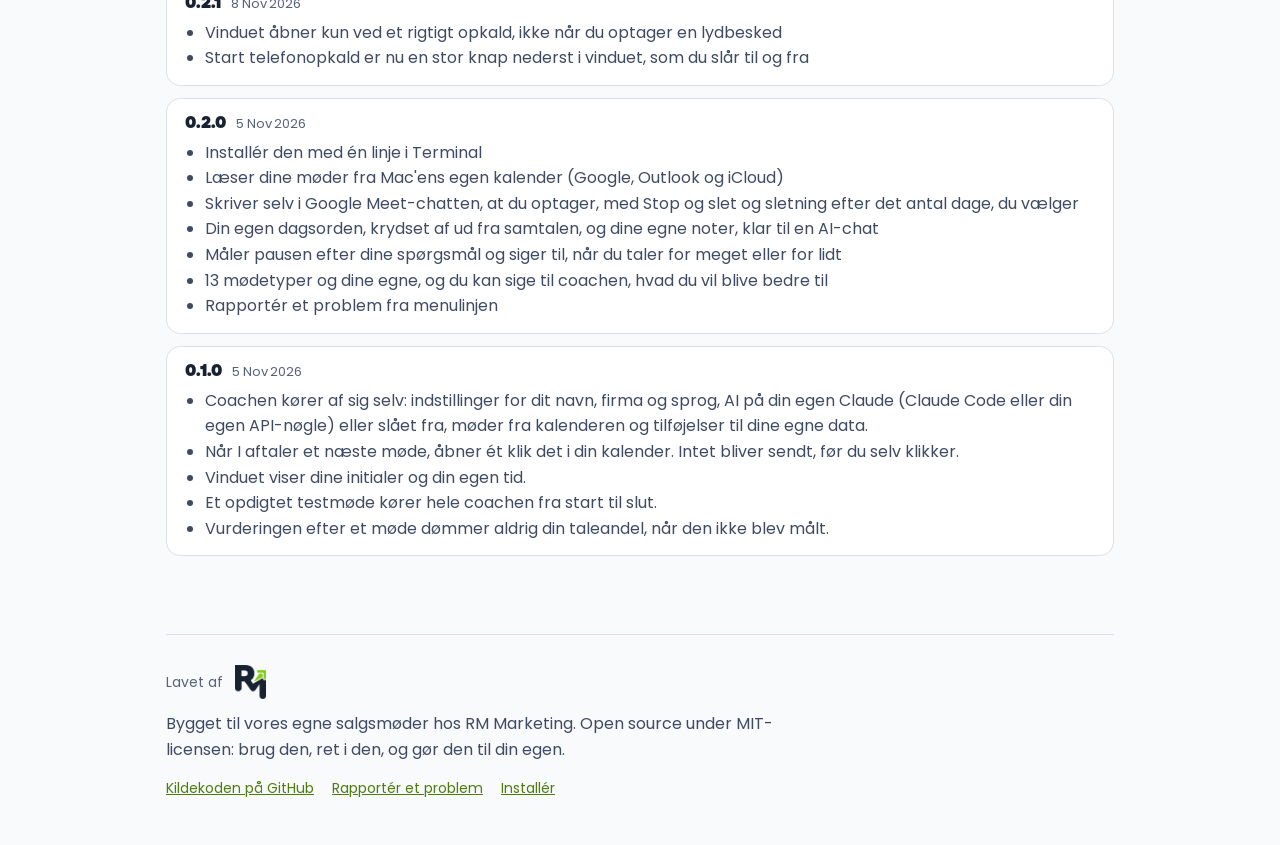
==== commit dcfff2bc: "Two meetings at the same time: the one you accepted counts, and only its link opens Co-Authored-By: " ====
--- a/docs/index.html
+++ b/docs/index.html
@@ -706,6 +706,7 @@
       <div><h3>Mellem møderne</h3><ul>
         <li>Nedtælling til næste møde fra 15 minutter før</li>
         <li>Mødelinket åbner af sig selv 2 minutter før</li>
+        <li>To møder på samme tid: det, du har sagt ja til, tæller, og kun dets link åbner</li>
         <li>Dagsorden til næste møde, gemt til det starter</li>
         <li>Forberedelse til dine næste møder: hvem, mål og hvad der stadig er ubesvaret <span class="tag">AI</span></li>
         <li>Vinduet følger med til hvert møde, ved siden af det</li>
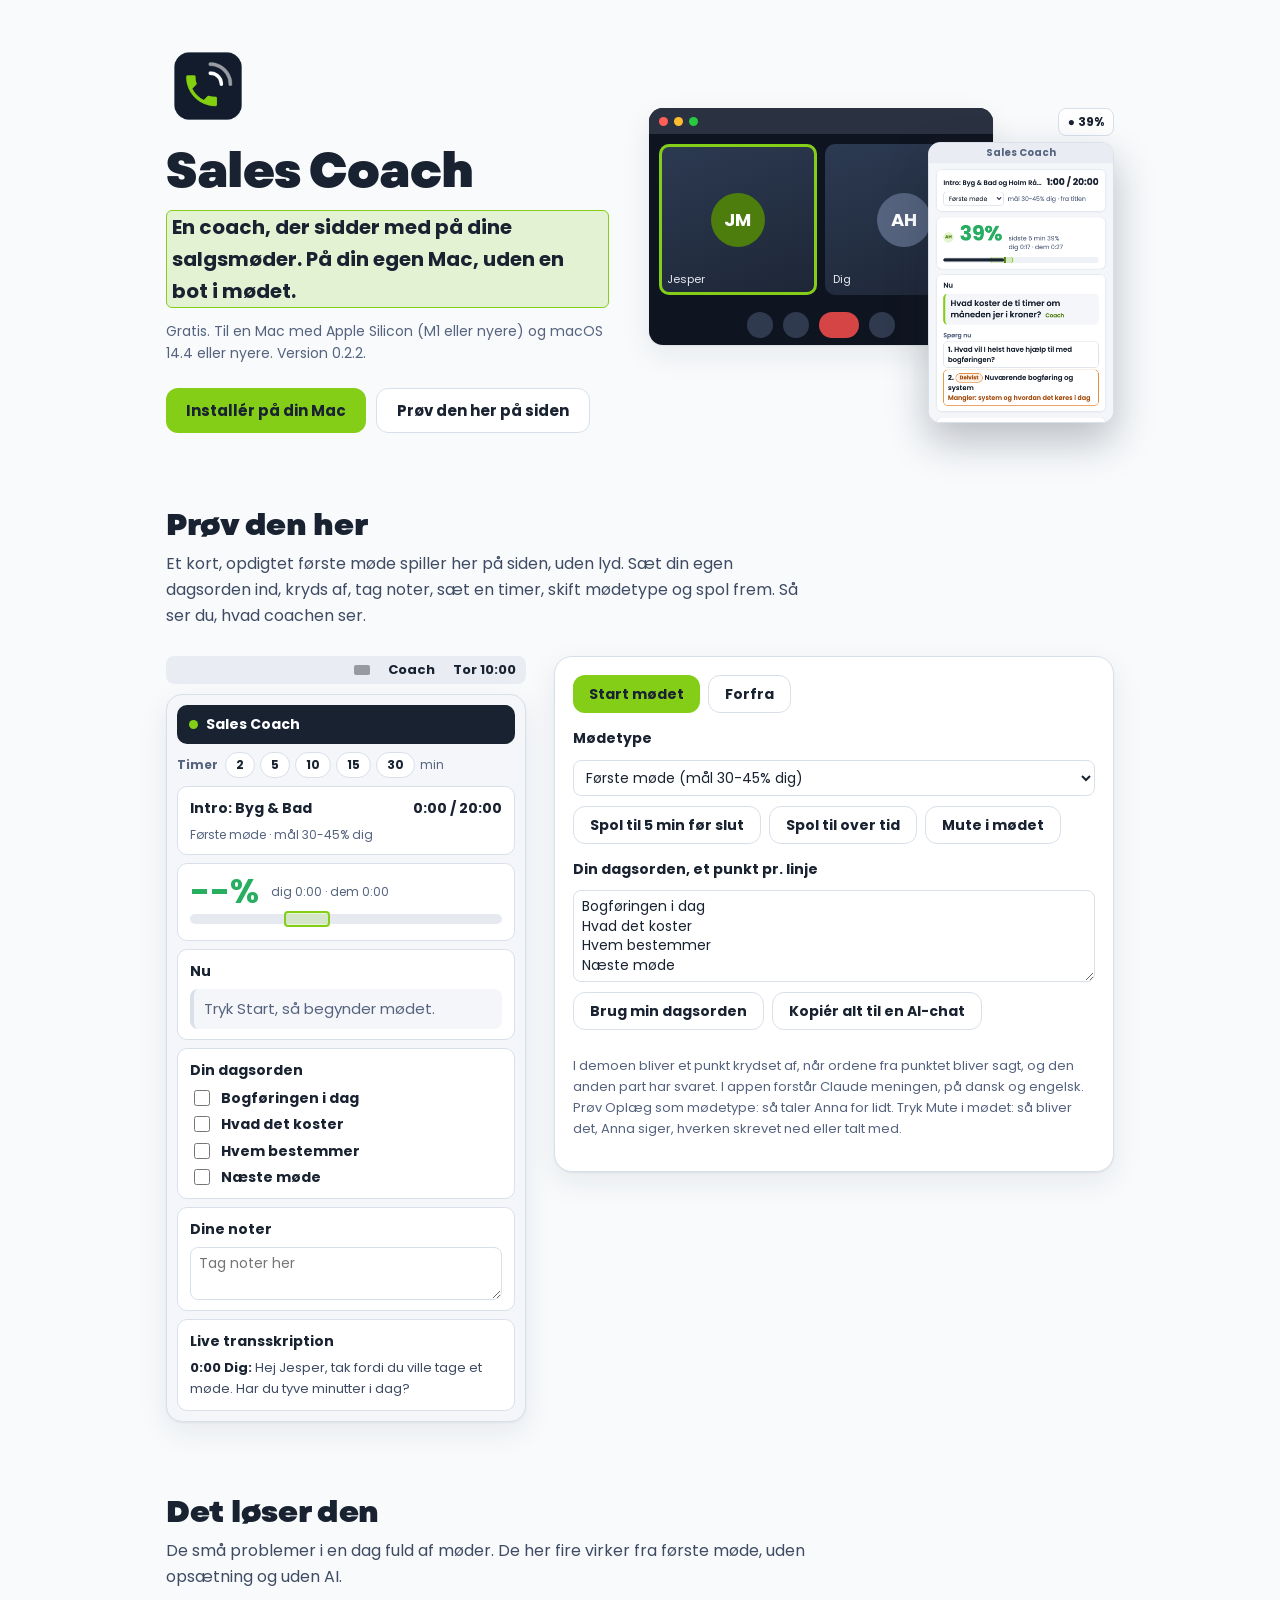
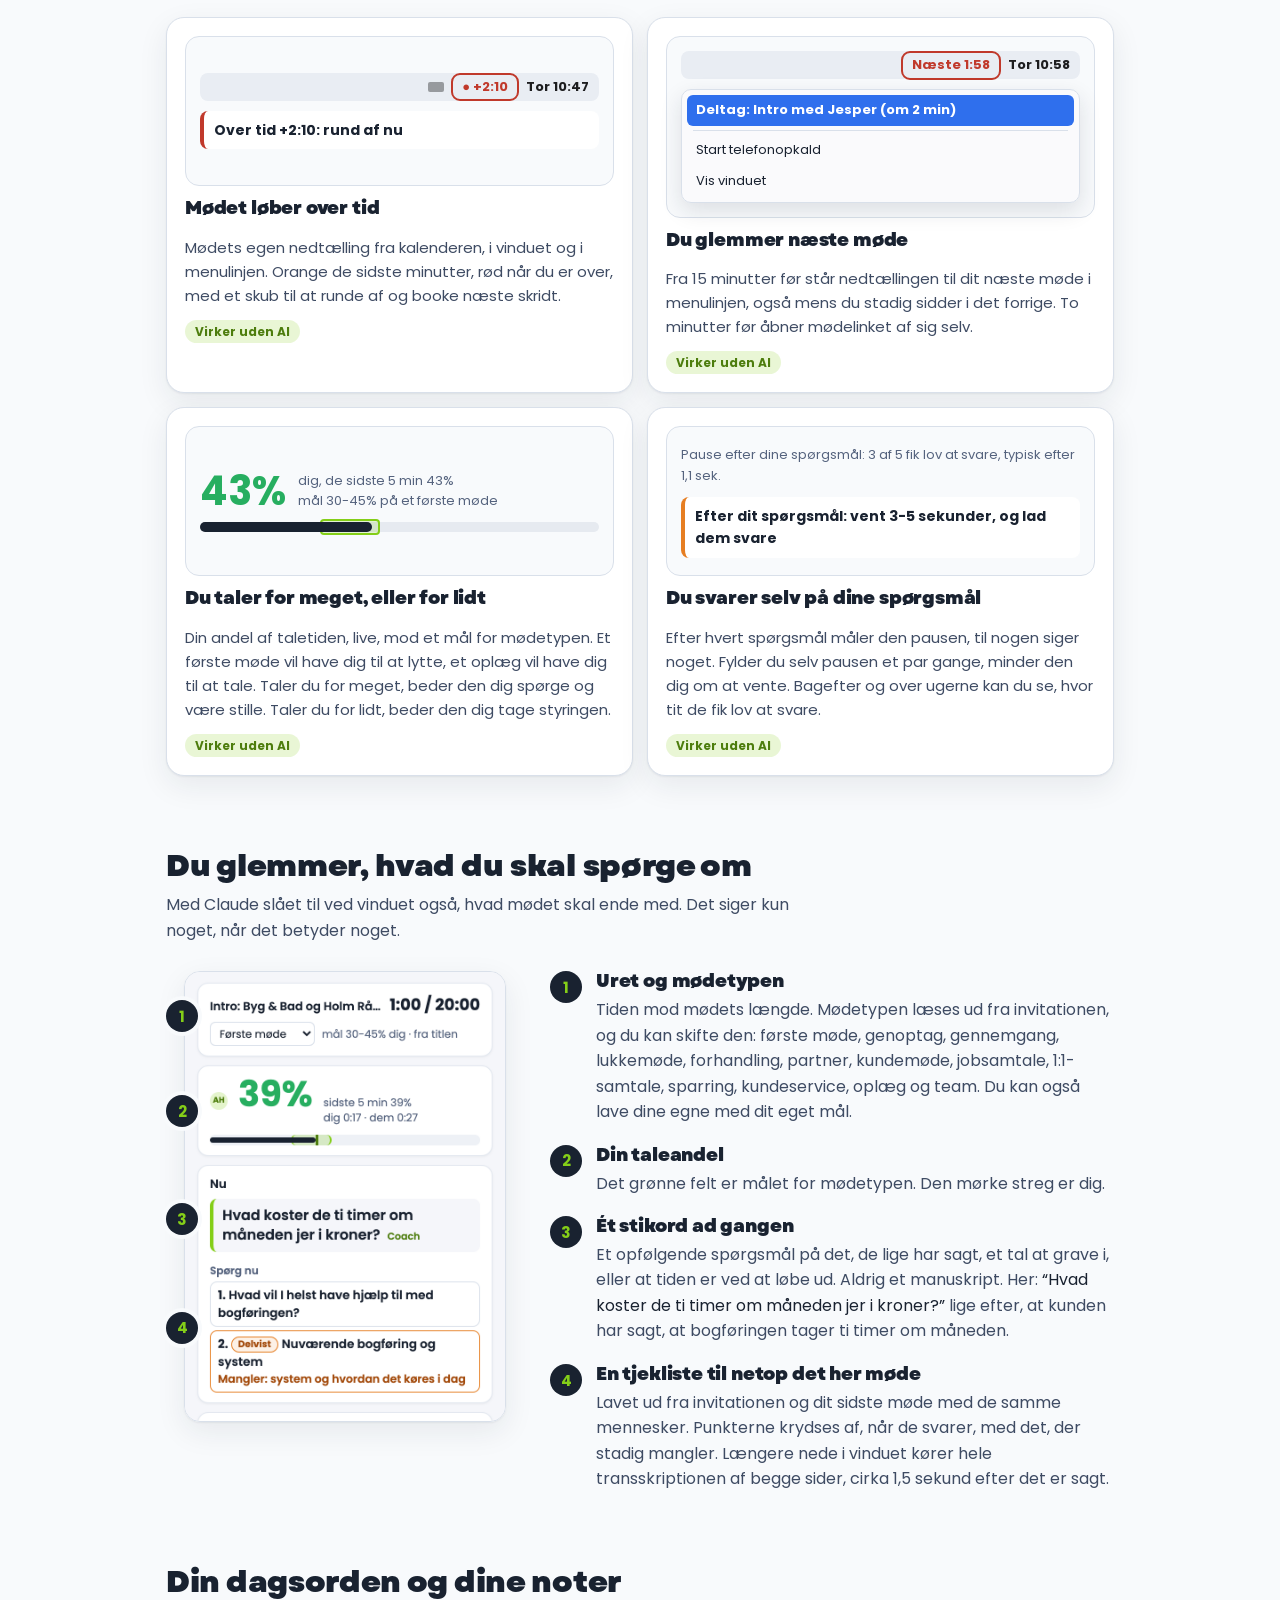
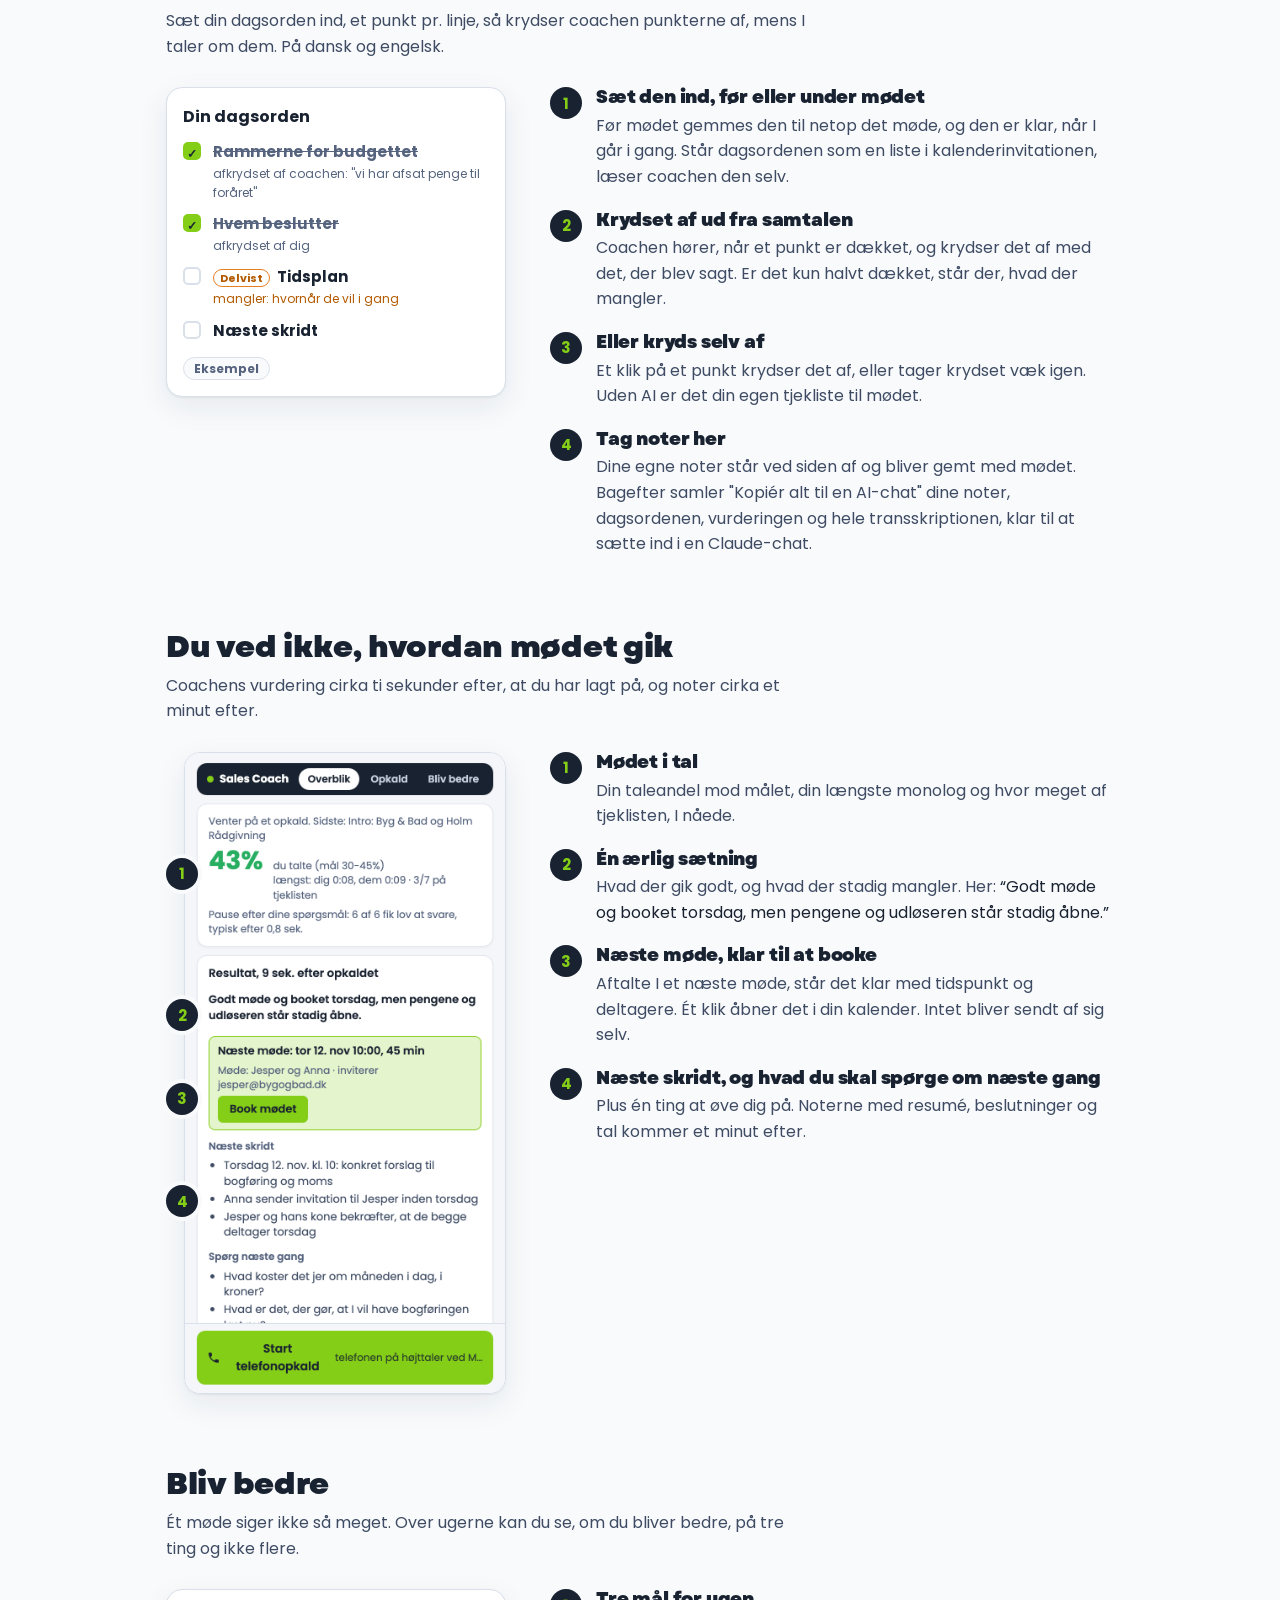
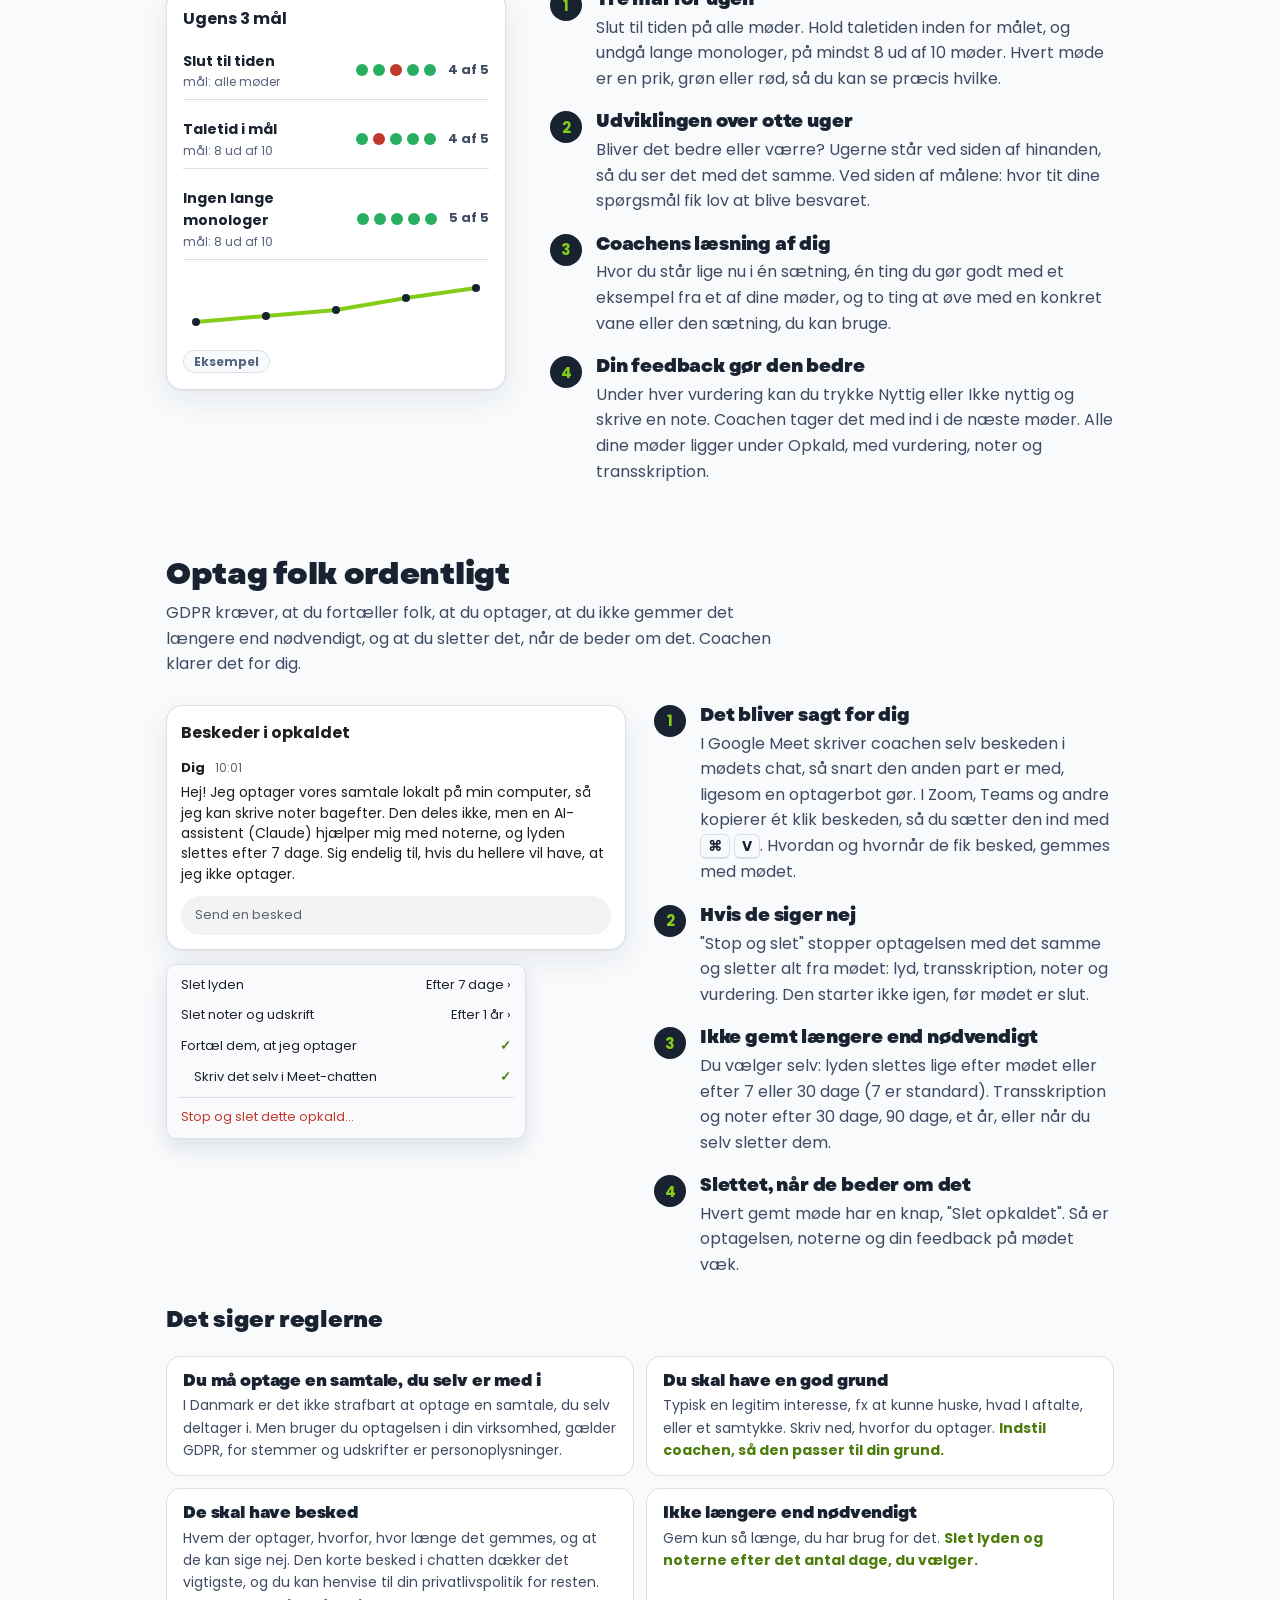
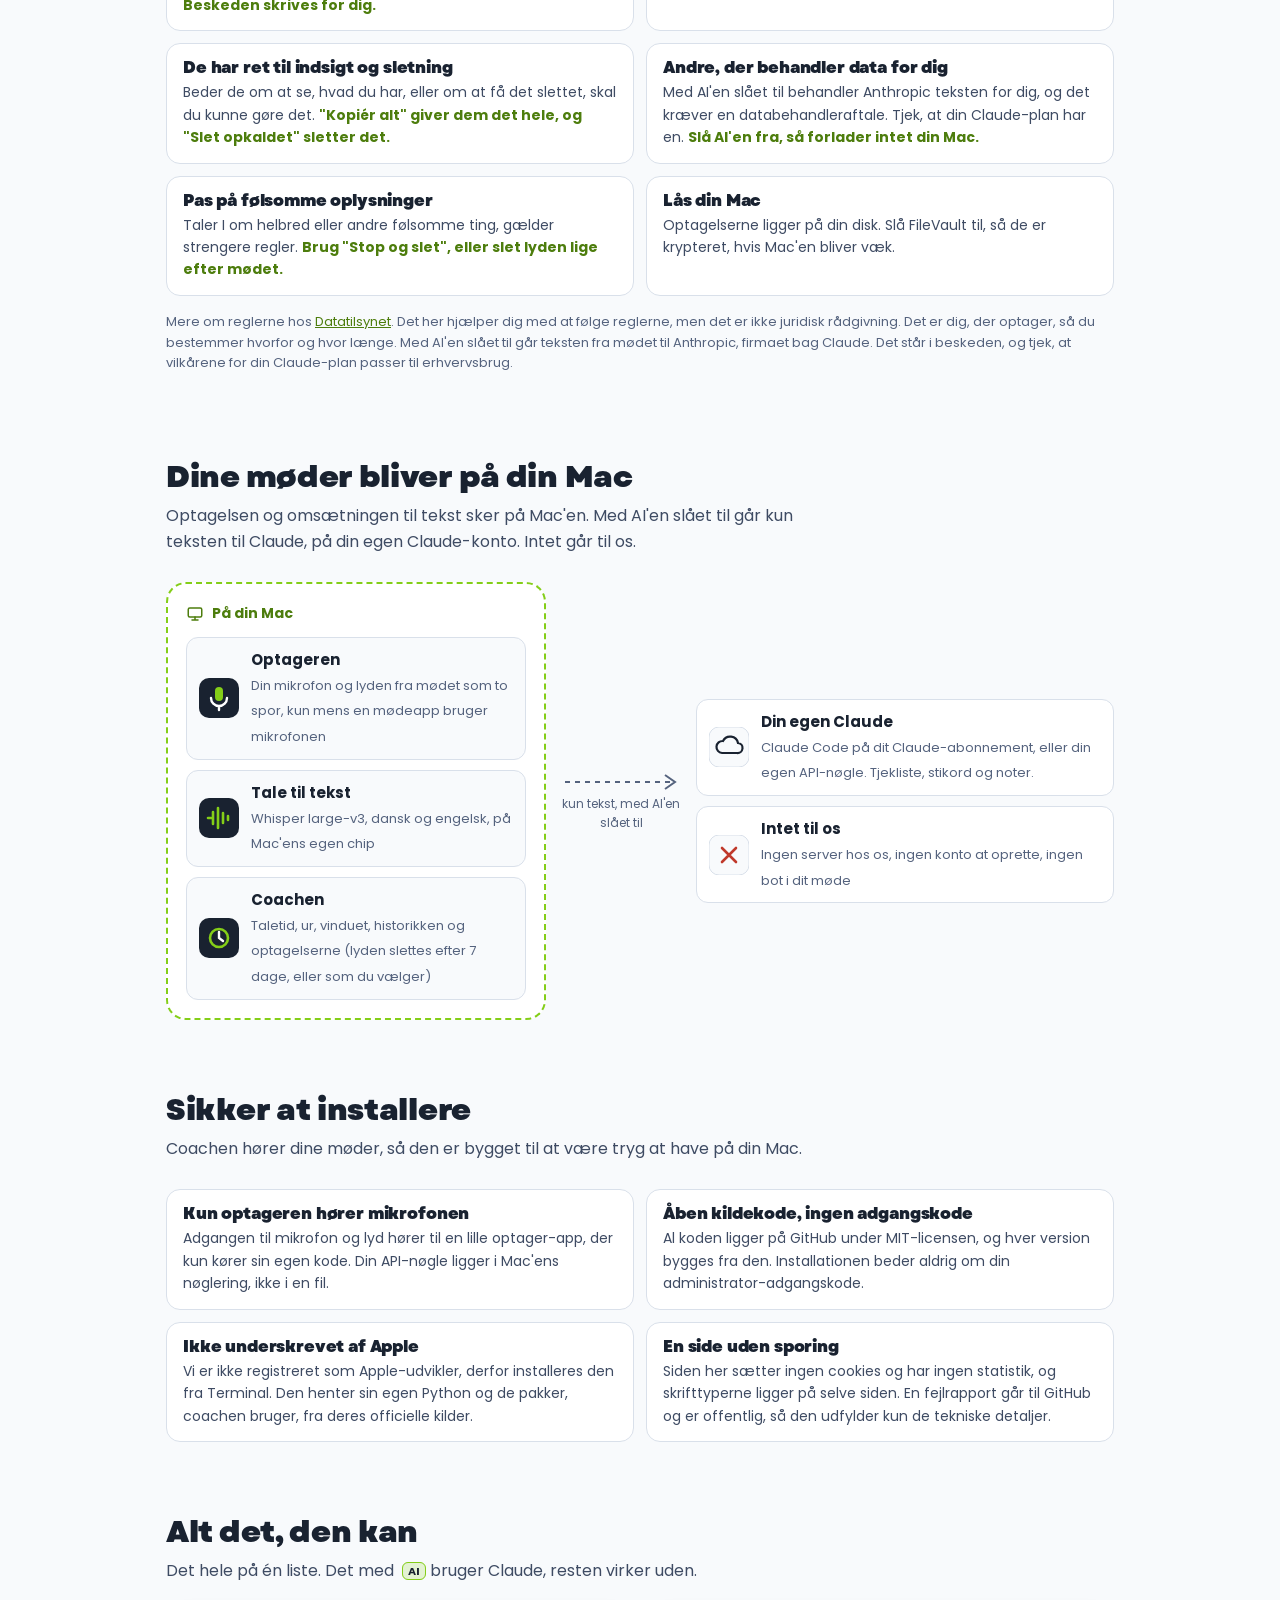
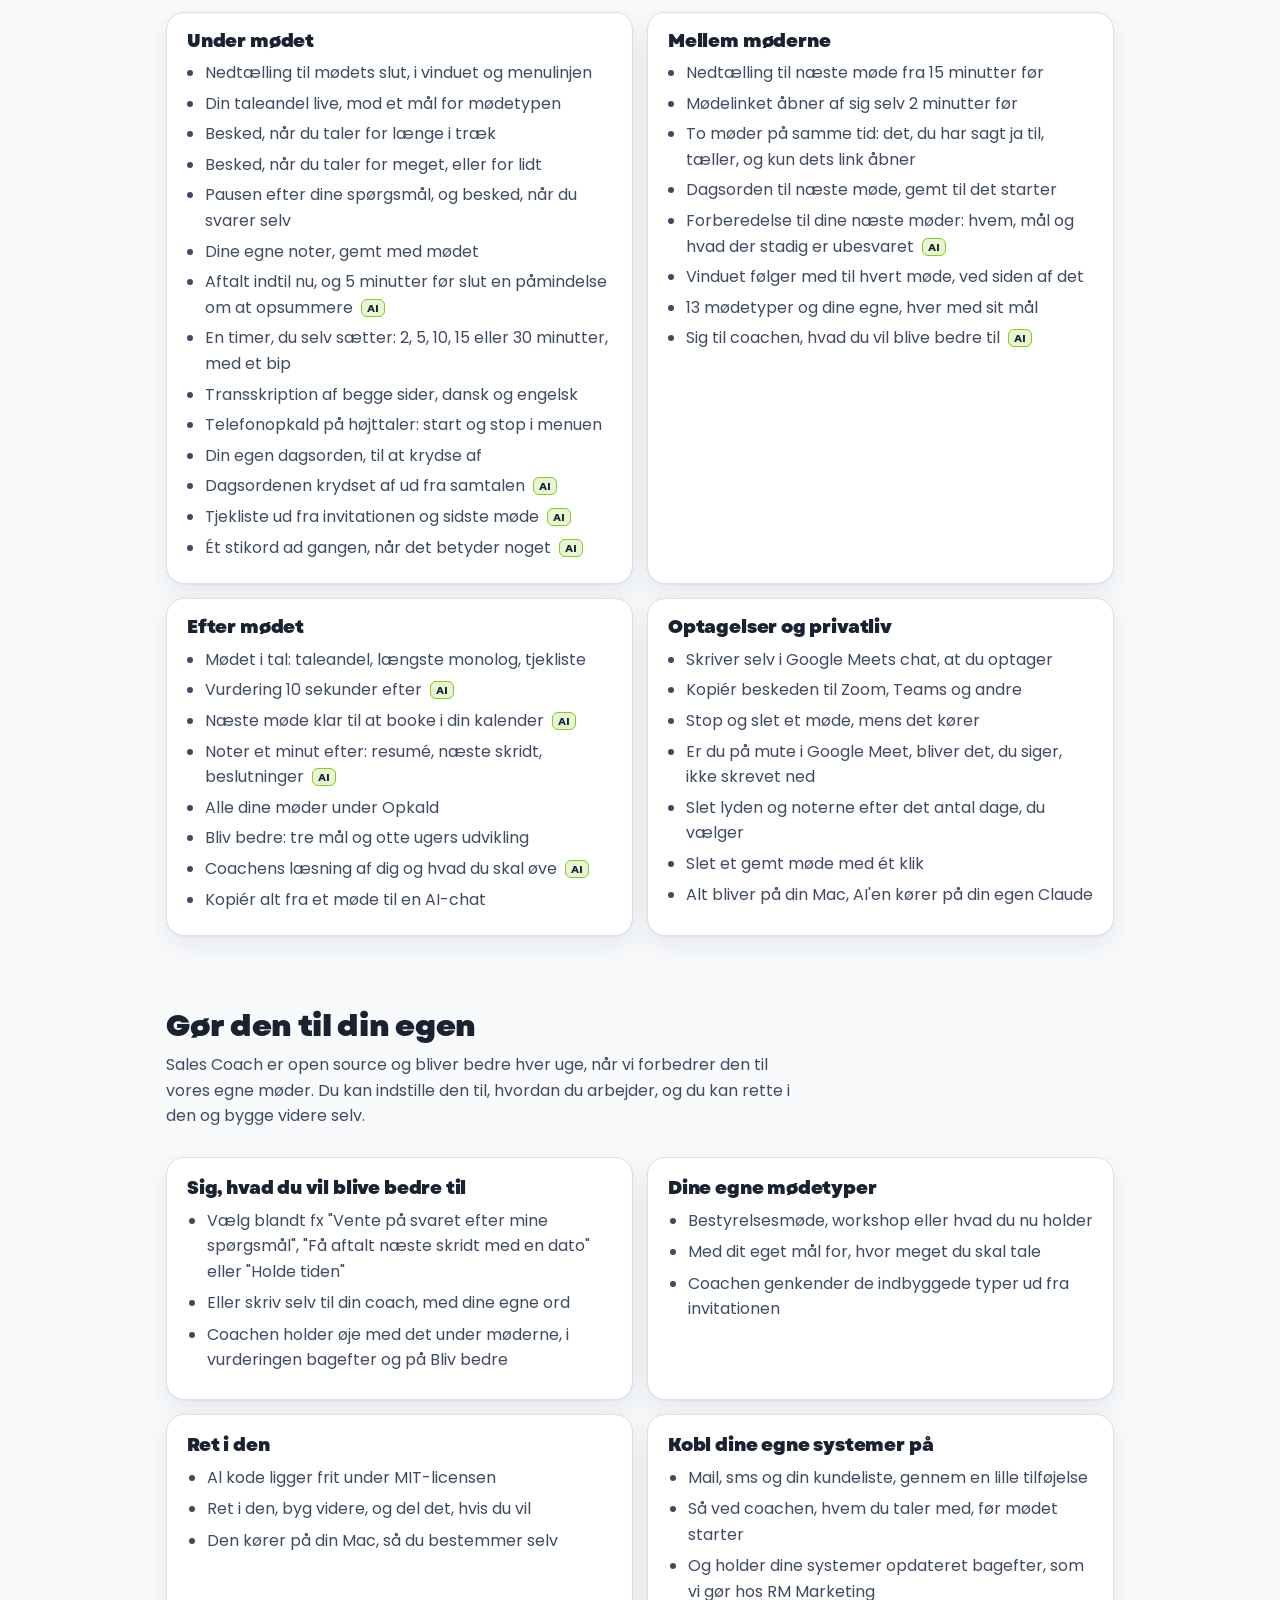
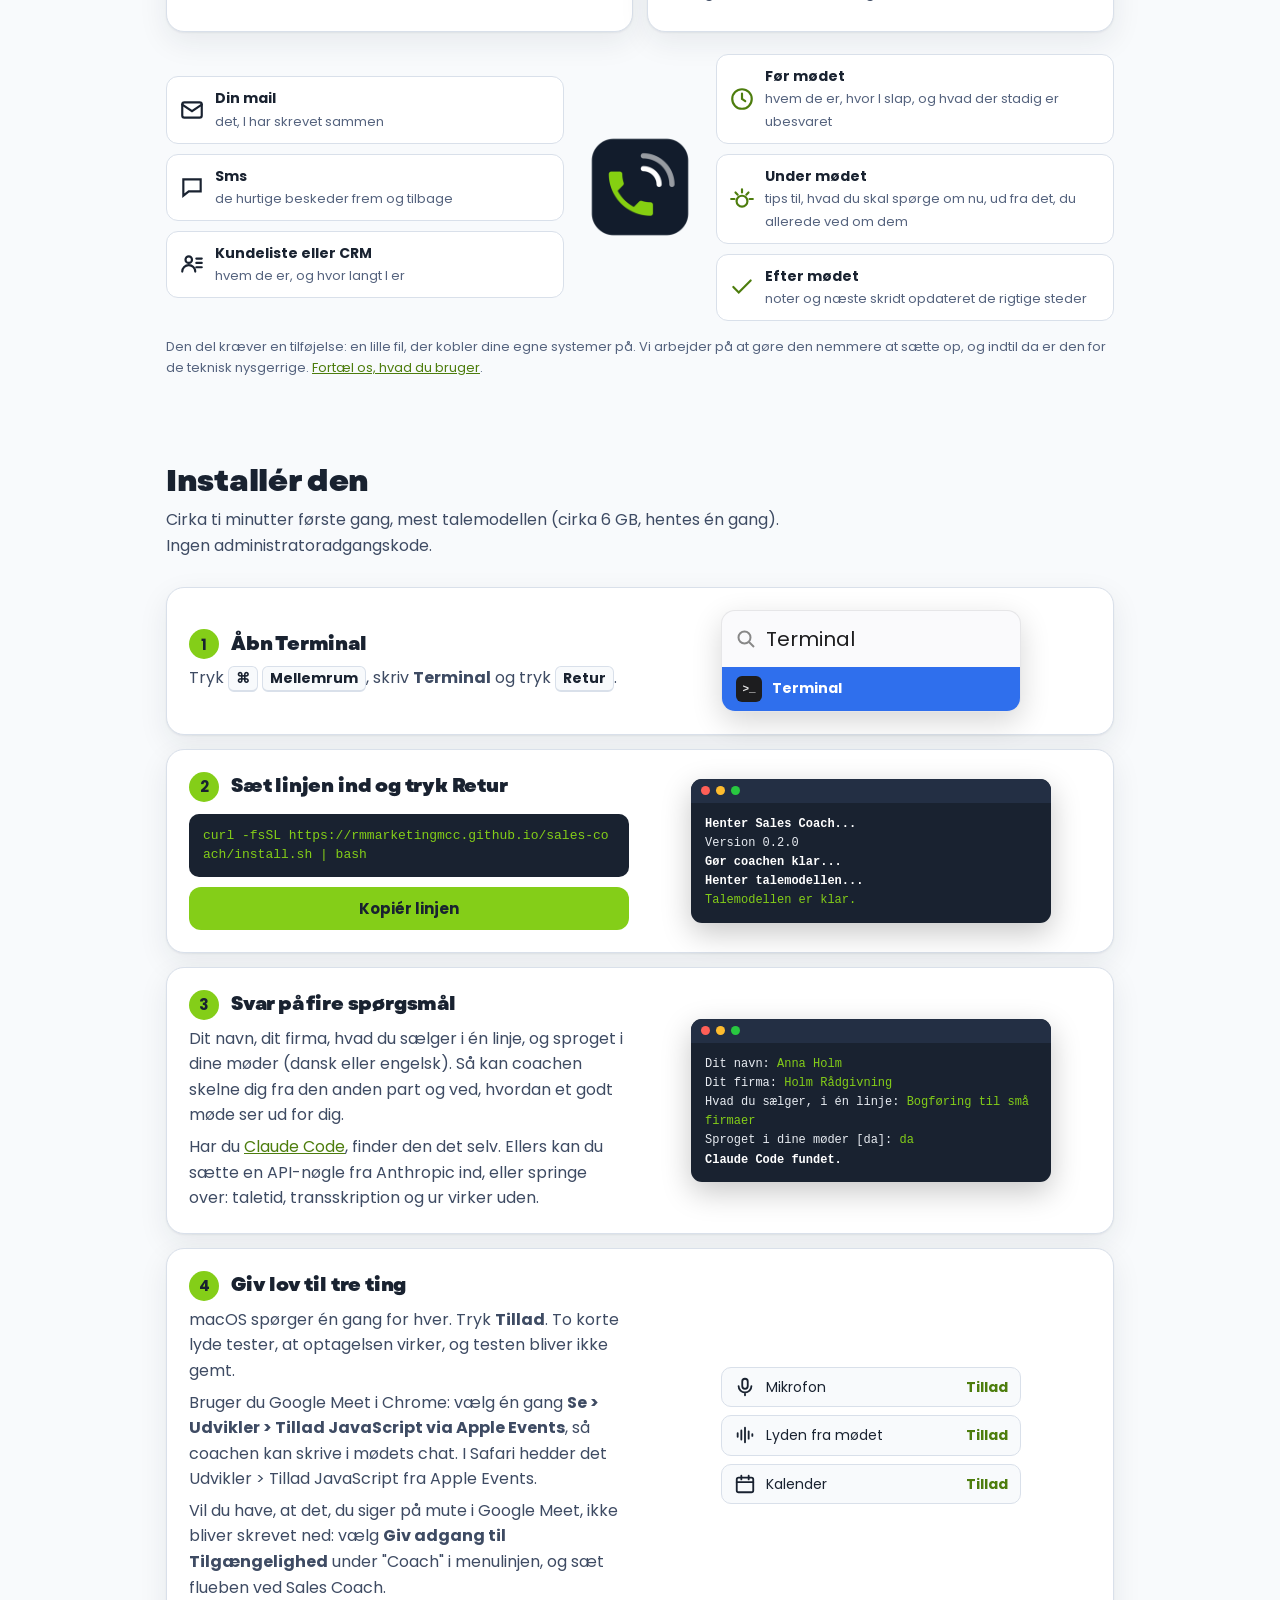
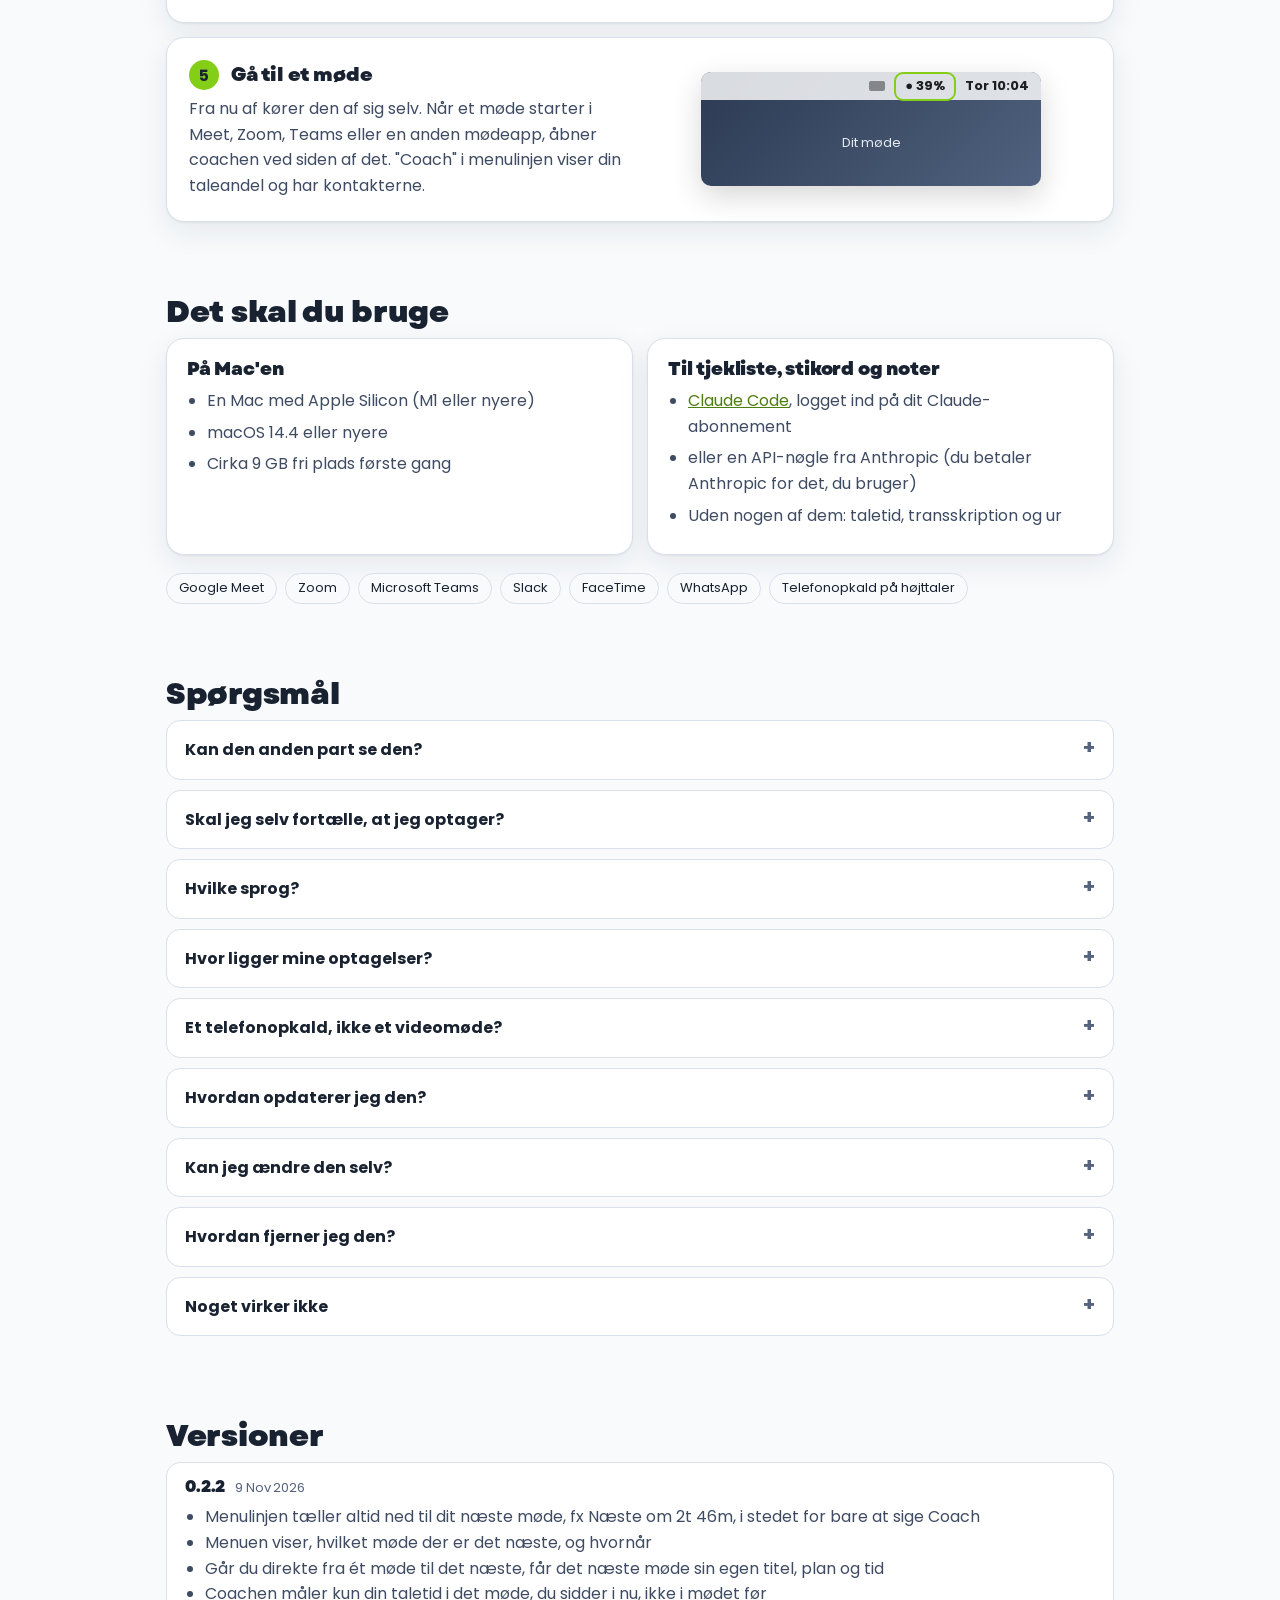
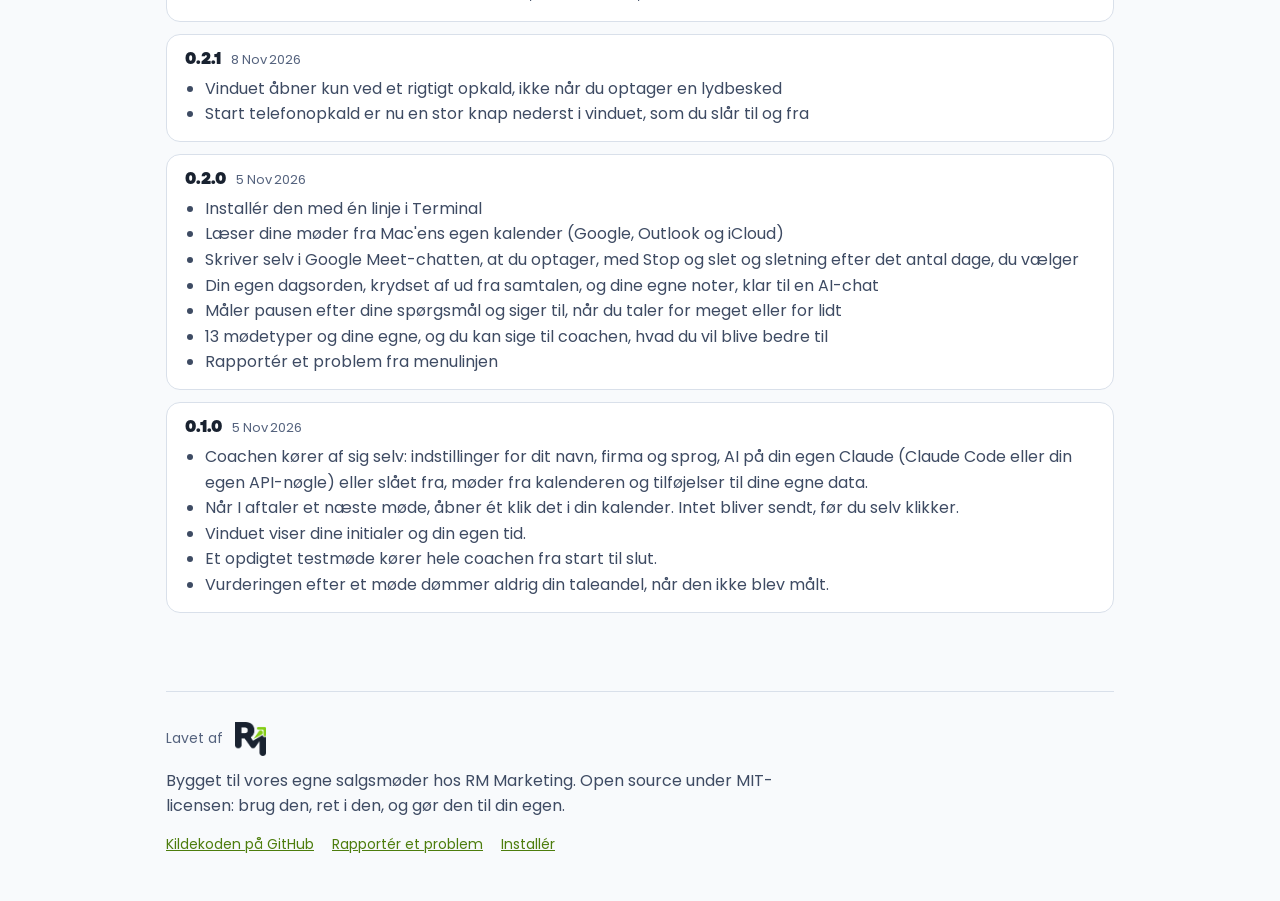
==== commit adad1196: "The window lists what is agreed so far, and nudges you to sum it up five minutes before the end Co-A" ====
--- a/docs/index.html
+++ b/docs/index.html
@@ -304,6 +304,9 @@
   .dbook { display: grid; gap: 2px; background: var(--lime-soft); border: 1px solid var(--lime); border-radius: 8px; padding: 8px 10px; }
   .dmute { font-size: 11px; font-weight: 600; padding: 1px 8px; border-radius: 999px; background: #FDF1E6; border: 1px solid #E67E22; color: #A34A0B; margin-right: 4px; }
   .dmute[hidden] { display: none; }
+  .dcard[hidden], .dnudge[hidden] { display: none; }
+  .dnudge { background: #FDF1E6; border: 1px solid #E67E22; color: #A34A0B; border-radius: 8px; padding: 6px 9px; font-weight: 600; font-size: 13px; }
+  .dagreed { margin: 0; padding-left: 18px; display: grid; gap: 2px; color: var(--muted); font-size: 13px; }
   /* the timer you set yourself, as in the window */
   .dtimer { display: flex; align-items: center; gap: 5px; flex-wrap: wrap; font-size: 12px; color: var(--faint); }
   .dtimer b { margin-right: 2px; }
@@ -402,6 +405,7 @@
             <div class="dbar"><div id="d-band" class="dband"></div><div id="d-fill" class="dfill"></div></div>
             <div id="d-pause" class="dsub"></div></div>
           <div class="dcard"><b>Nu</b><div id="d-cue" class="dcue">Tryk Start, så begynder mødet.</div></div>
+          <div class="dcard" id="d-agreedcard" hidden><b>Aftalt indtil nu</b><div id="d-nudge" class="dnudge" hidden>Inden I slutter: opsummér, hvad I har aftalt</div><ul id="d-agreed" class="dagreed"></ul></div>
           <div class="dcard"><b>Din dagsorden</b><ul id="d-agenda" class="dag"></ul></div>
           <div class="dcard"><b>Dine noter</b><textarea id="d-notes" rows="2" placeholder="Tag noter her"></textarea></div>
           <div class="dcard"><b>Live transskription</b><div id="d-lines" class="dlines"><span class="dsub">Lytter...</span></div></div>
@@ -695,6 +699,7 @@
         <li>Besked, når du taler for meget, eller for lidt</li>
         <li>Pausen efter dine spørgsmål, og besked, når du svarer selv</li>
         <li>Dine egne noter, gemt med mødet</li>
+        <li>Aftalt indtil nu, og 5 minutter før slut en påmindelse om at opsummere <span class="tag">AI</span></li>
         <li>En timer, du selv sætter: 2, 5, 10, 15 eller 30 minutter, med et bip</li>
         <li>Transskription af begge sider, dansk og engelsk</li>
         <li>Telefonopkald på højttaler: start og stop i menuen</li>
@@ -940,6 +945,8 @@
       [70.0, 3.4, "them", "Ja, torsdag klokken ti passer. Send gerne en invitation."],
     ].map(([t, d, who, text]) => ({t, d, who, text}));
     const END = 73.4, PLANNED = 1200;
+    // what the coach's look at the call finds agreed, from when it was said (in the app: every 3 minutes)
+    const AGREED = [[73.4, "Begge", "Næste møde, hvor du viser et konkret forslag", "torsdag kl. 10"], [73.4, "Dig", "Sender en invitation", ""]];
     const AI_CUES = [[9.0, "Navngiv: Det lyder som om travlhed fylder meget lige nu."], [20.5, "Hvad koster de ti timer om måneden jer i kroner?"]];
     const STOP = new Set("hvad hvem hvor hvordan hvornår hvorfor ikke også eller have skal være blive kunne".split(" "));
     const words = (s) => s.toLowerCase().replace(/[^a-zæøå0-9 ]/g, " ").split(/\s+/)
@@ -1016,6 +1023,10 @@
       $("d-mb").className = "dpill" + (left < 0 ? " crit" : left <= 300 ? " warn" : "");
       $("d-agenda").innerHTML = agenda.map((a, i) => `<li class="${a.done ? "done" : ""}"><label><input type="checkbox" data-i="${i}" ${a.done ? "checked" : ""}>
         <span>${esc(a.text)}</span></label>${a.done ? `<small>afkrydset af ${a.by}</small>` : ""}</li>`).join("") || '<li class="dsub">Sæt din dagsorden ind til højre.</li>';
+      const ag = AGREED.filter(([at]) => at <= t);
+      $("d-agreedcard").hidden = !ag.length;
+      $("d-nudge").hidden = !(ag.length && left <= 300 && left >= -120);
+      $("d-agreed").innerHTML = ag.map(([, who, what, when]) => `<li><b>${who}:</b> ${esc(what)}${when ? ` <span class="dsub">(${when})</span>` : ""}</li>`).join("");
       $("d-lines").innerHTML = lines.slice(-3).map((l) => `<div><b>${mmss(l.t)} ${l.who === "me" ? "Dig" : "Jesper"}:</b> ${esc(l.text)}</div>`).join("")
         || '<span class="dsub">Lytter...</span>';
       const done = t >= END + 1.5;
